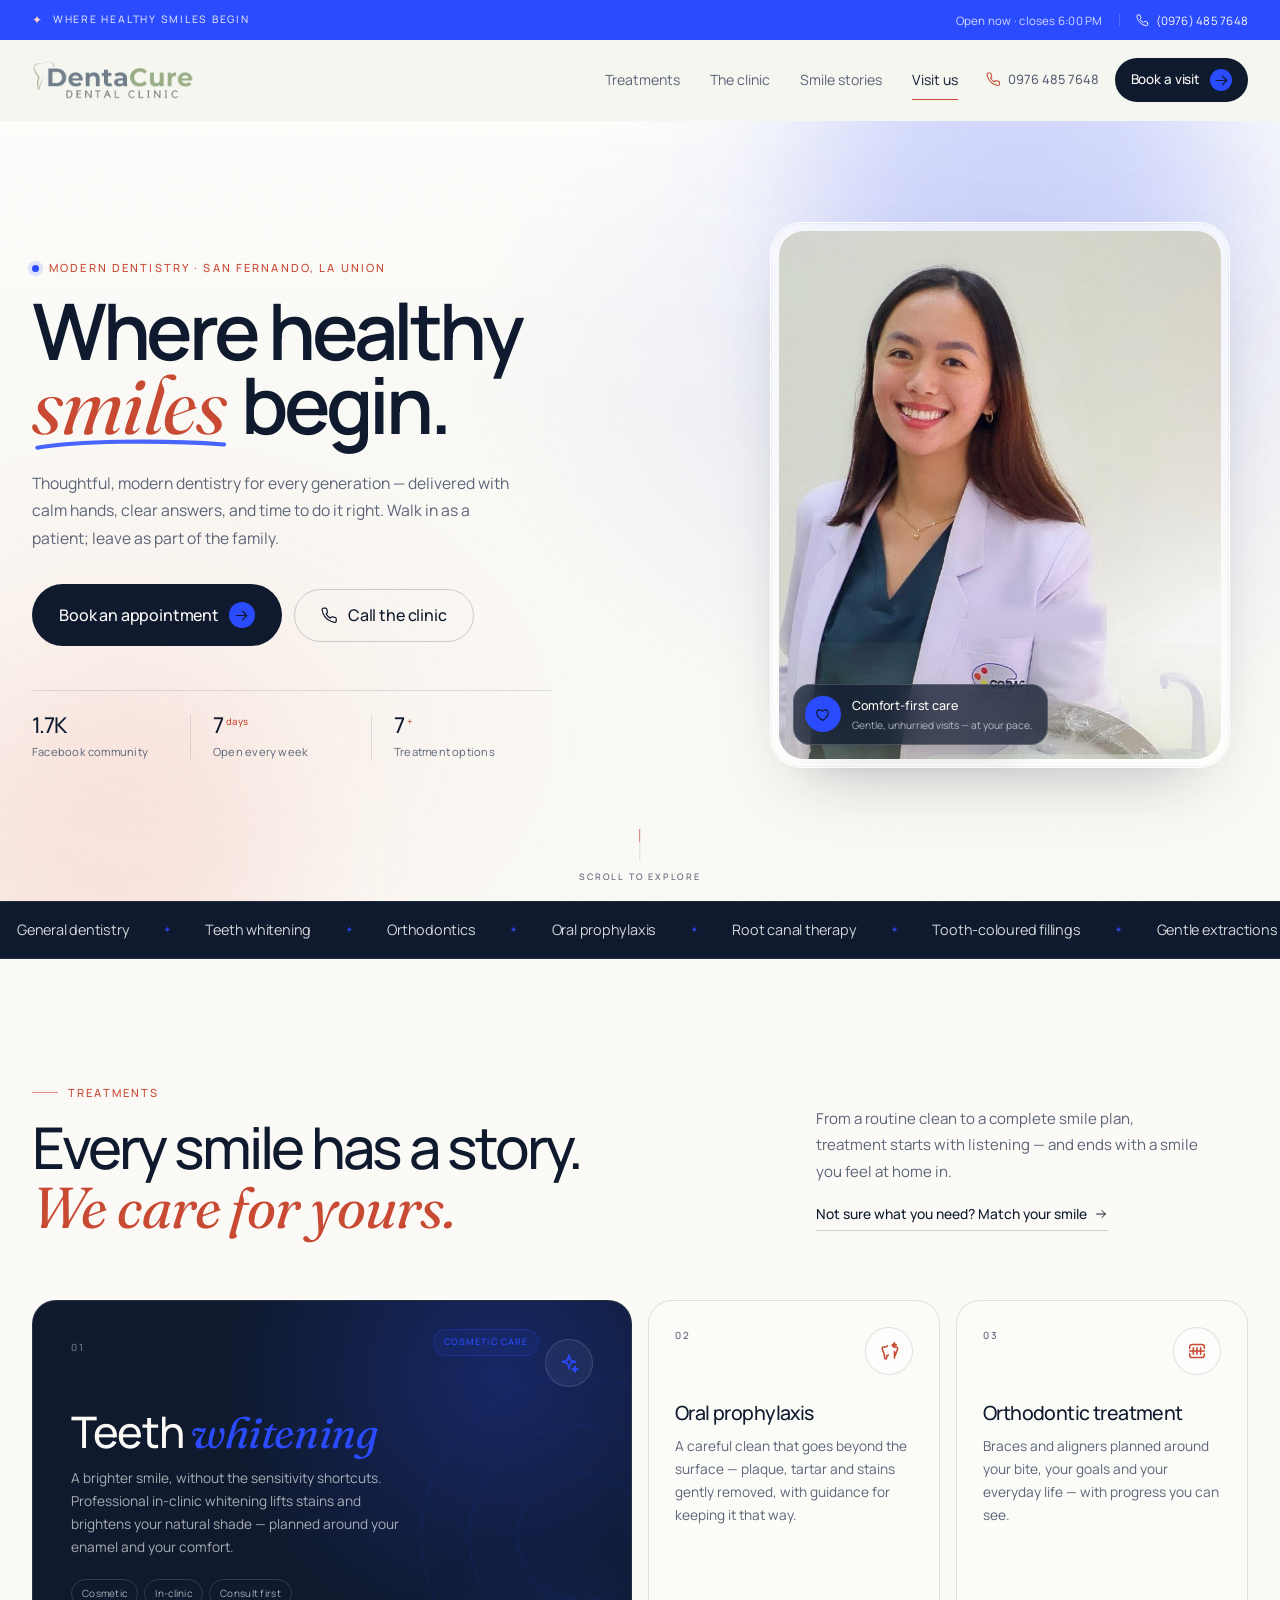
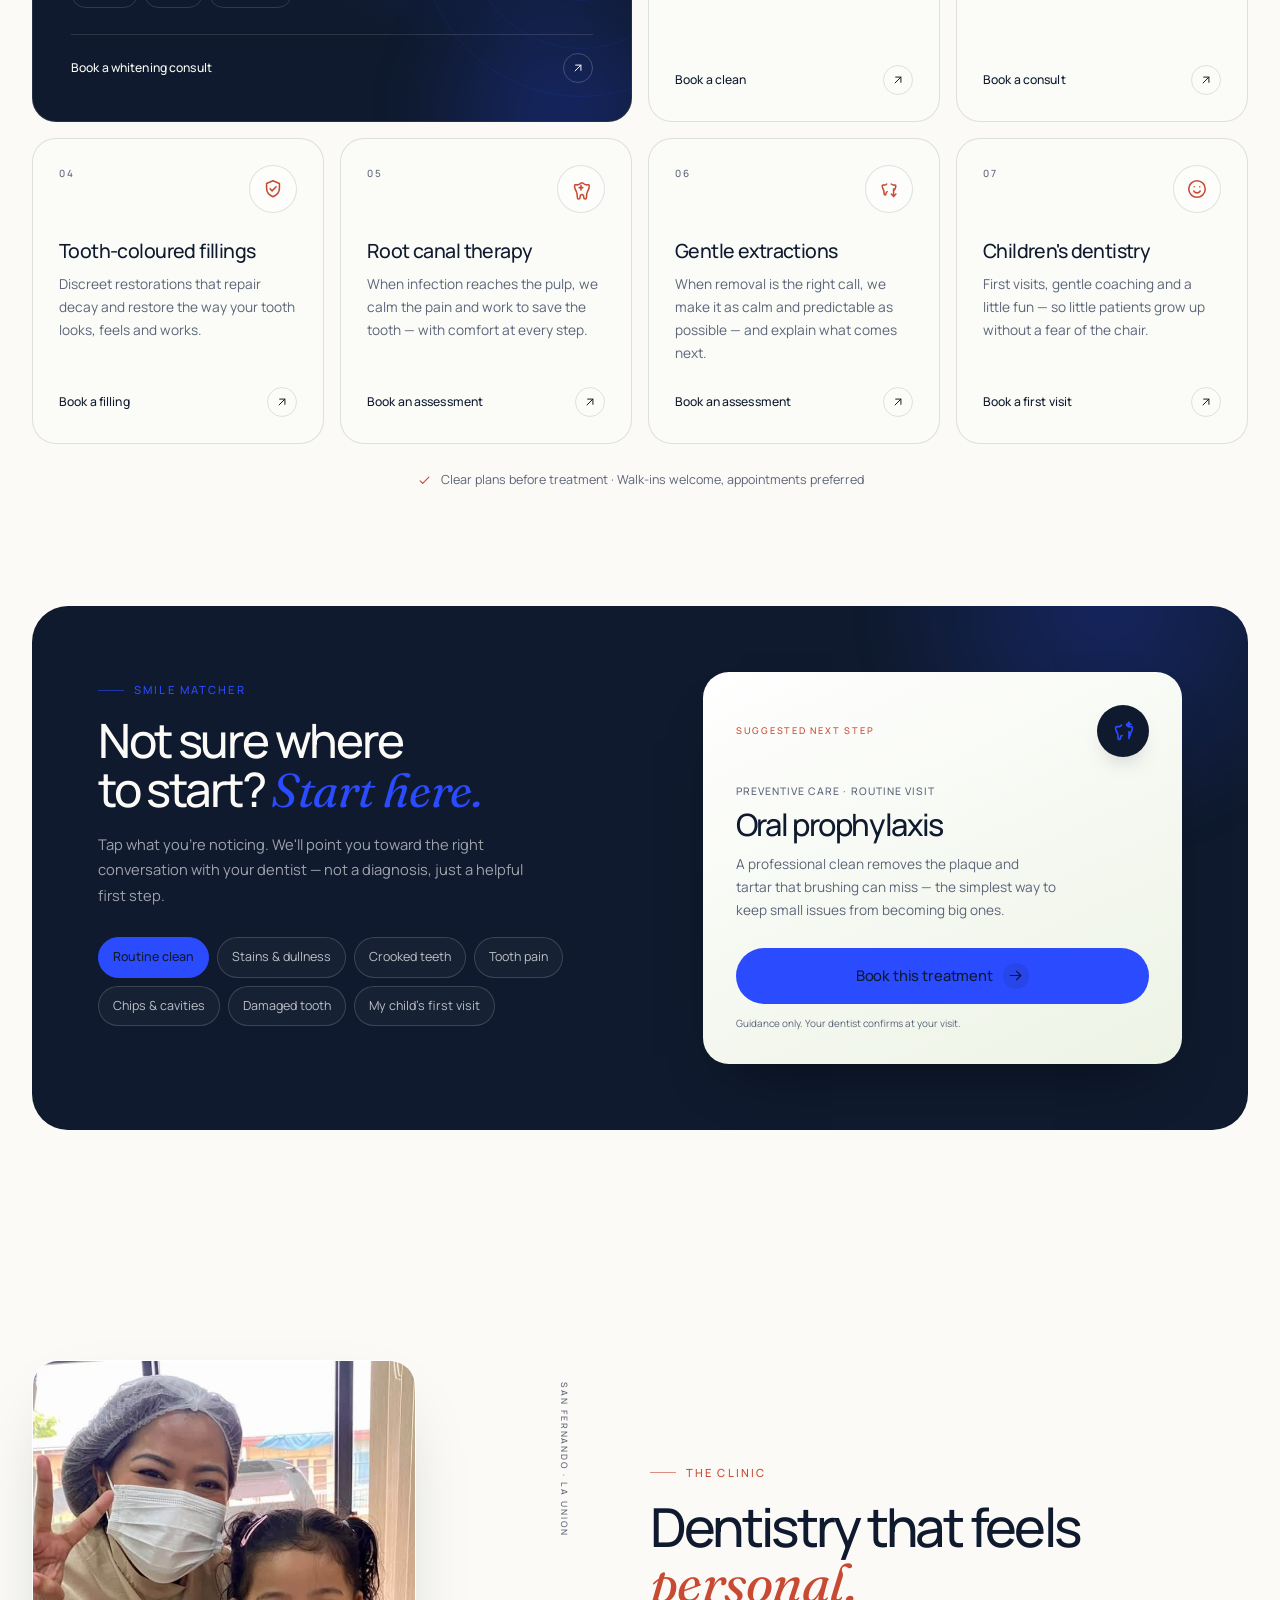
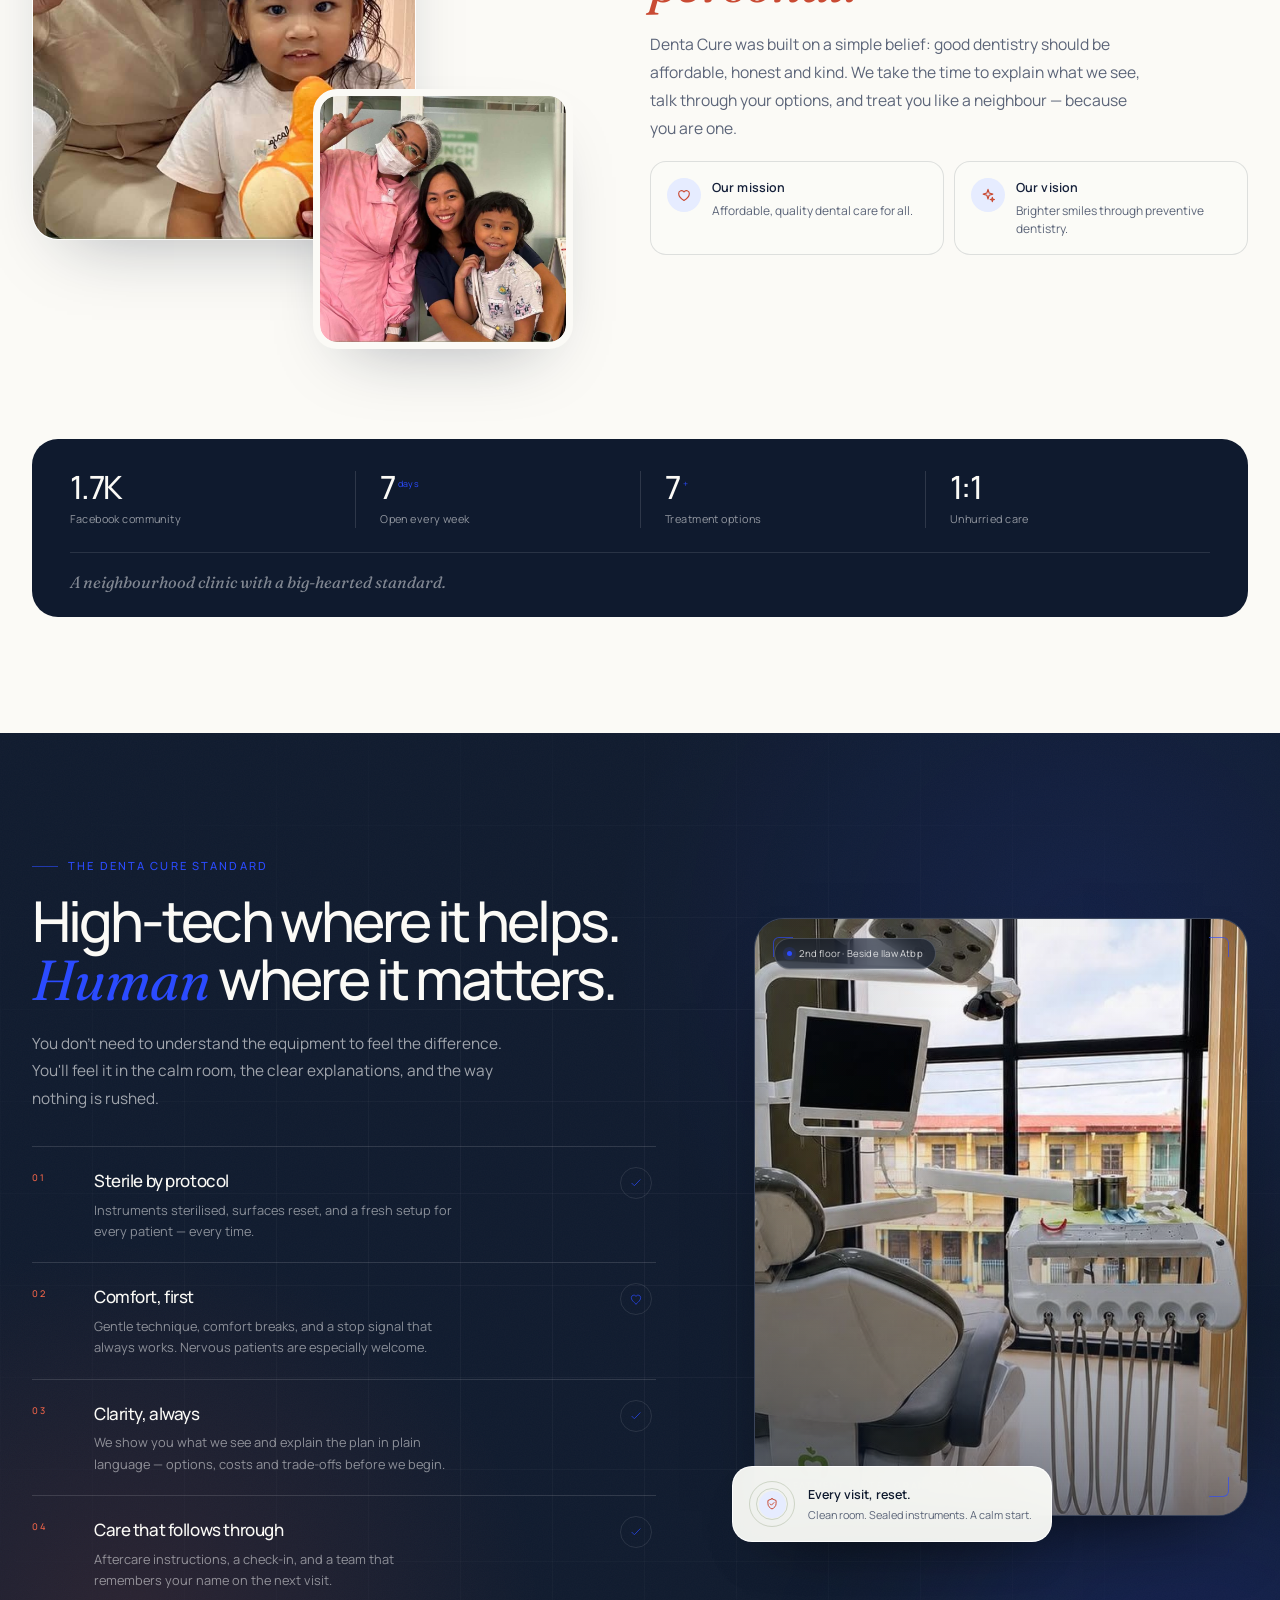
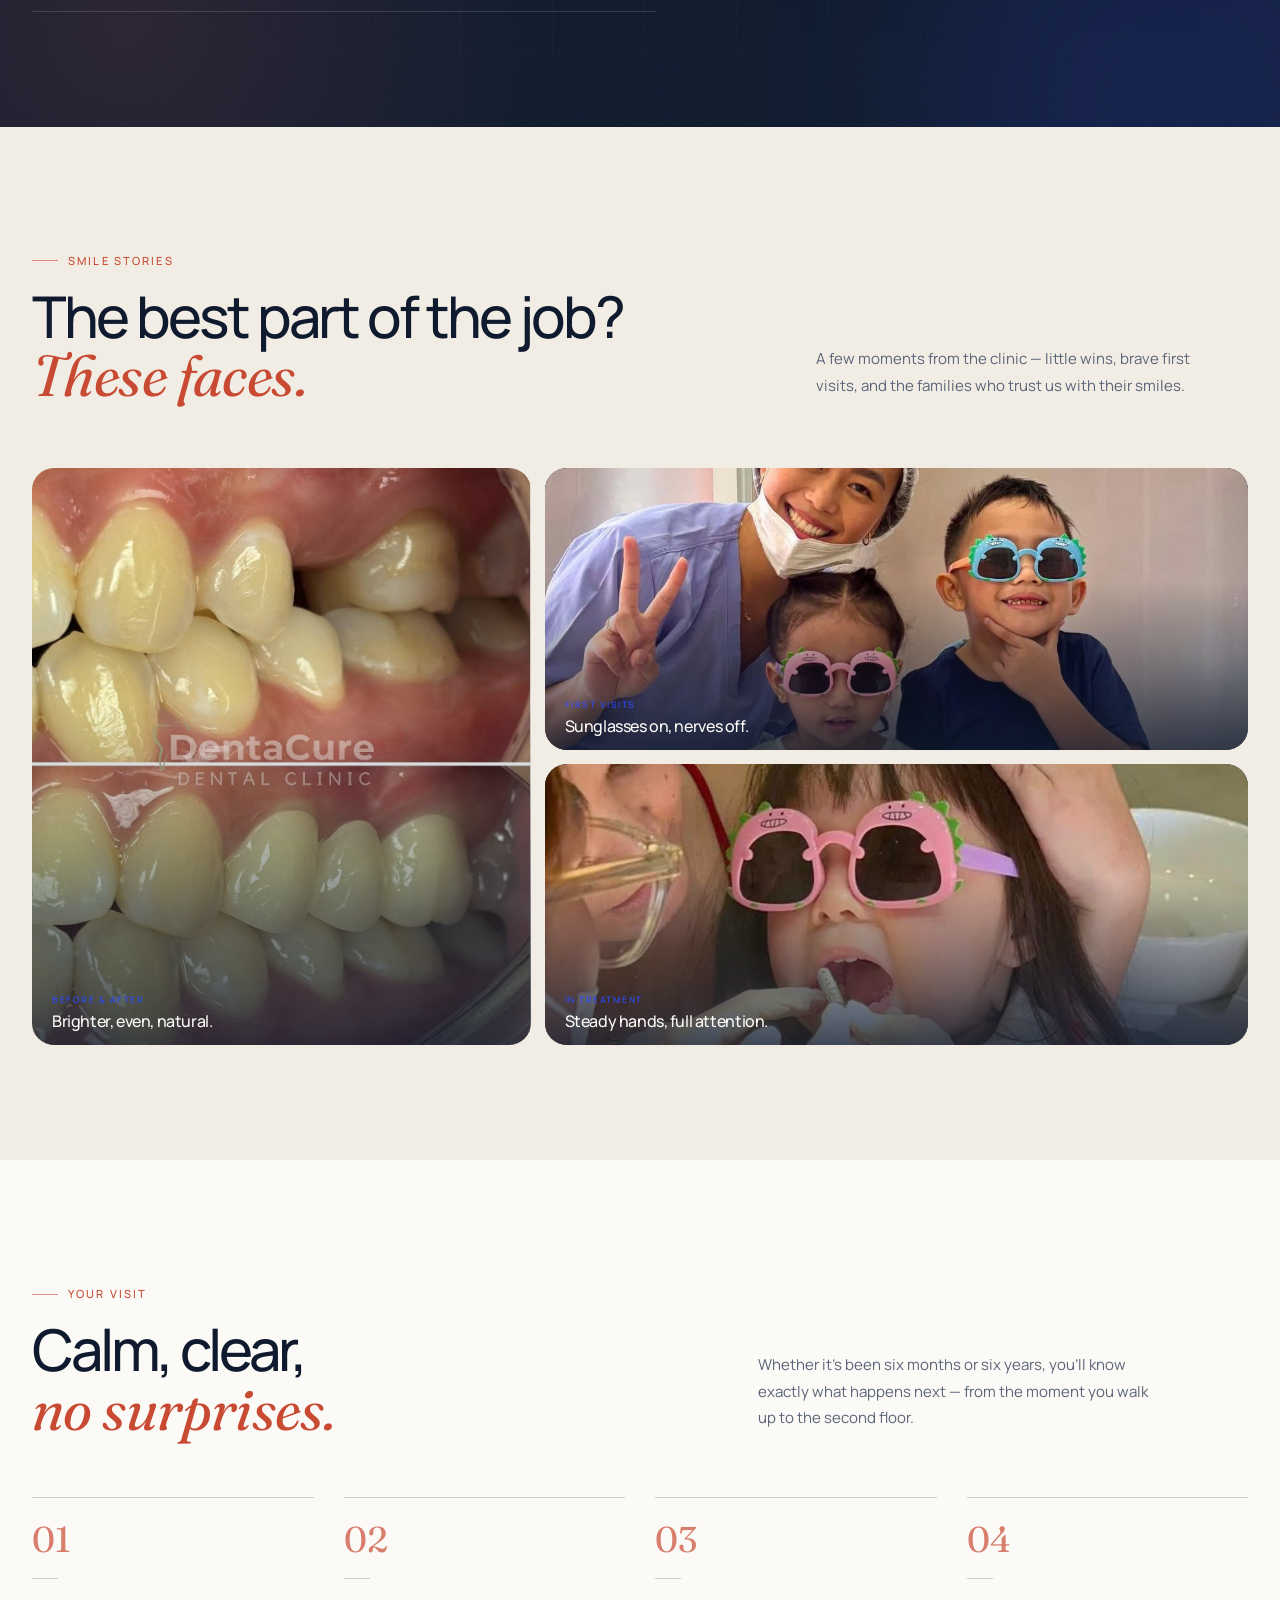
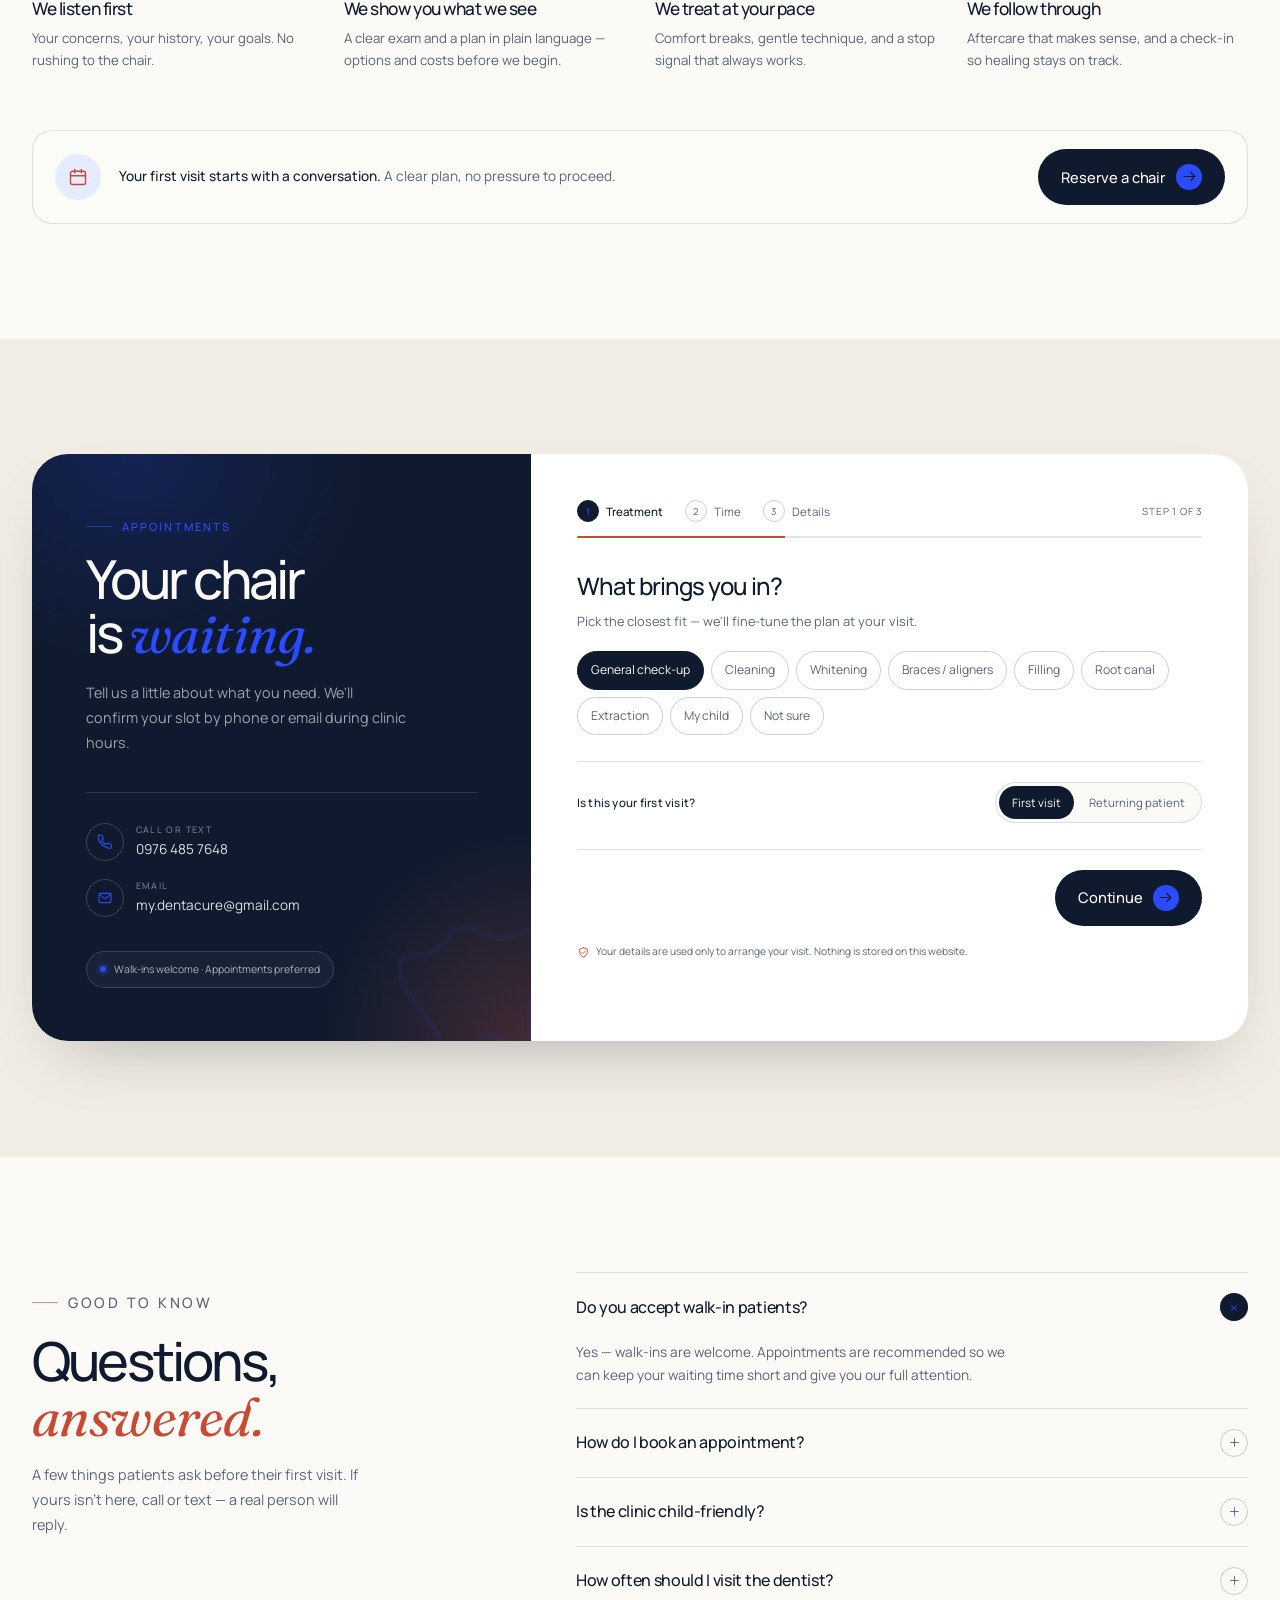
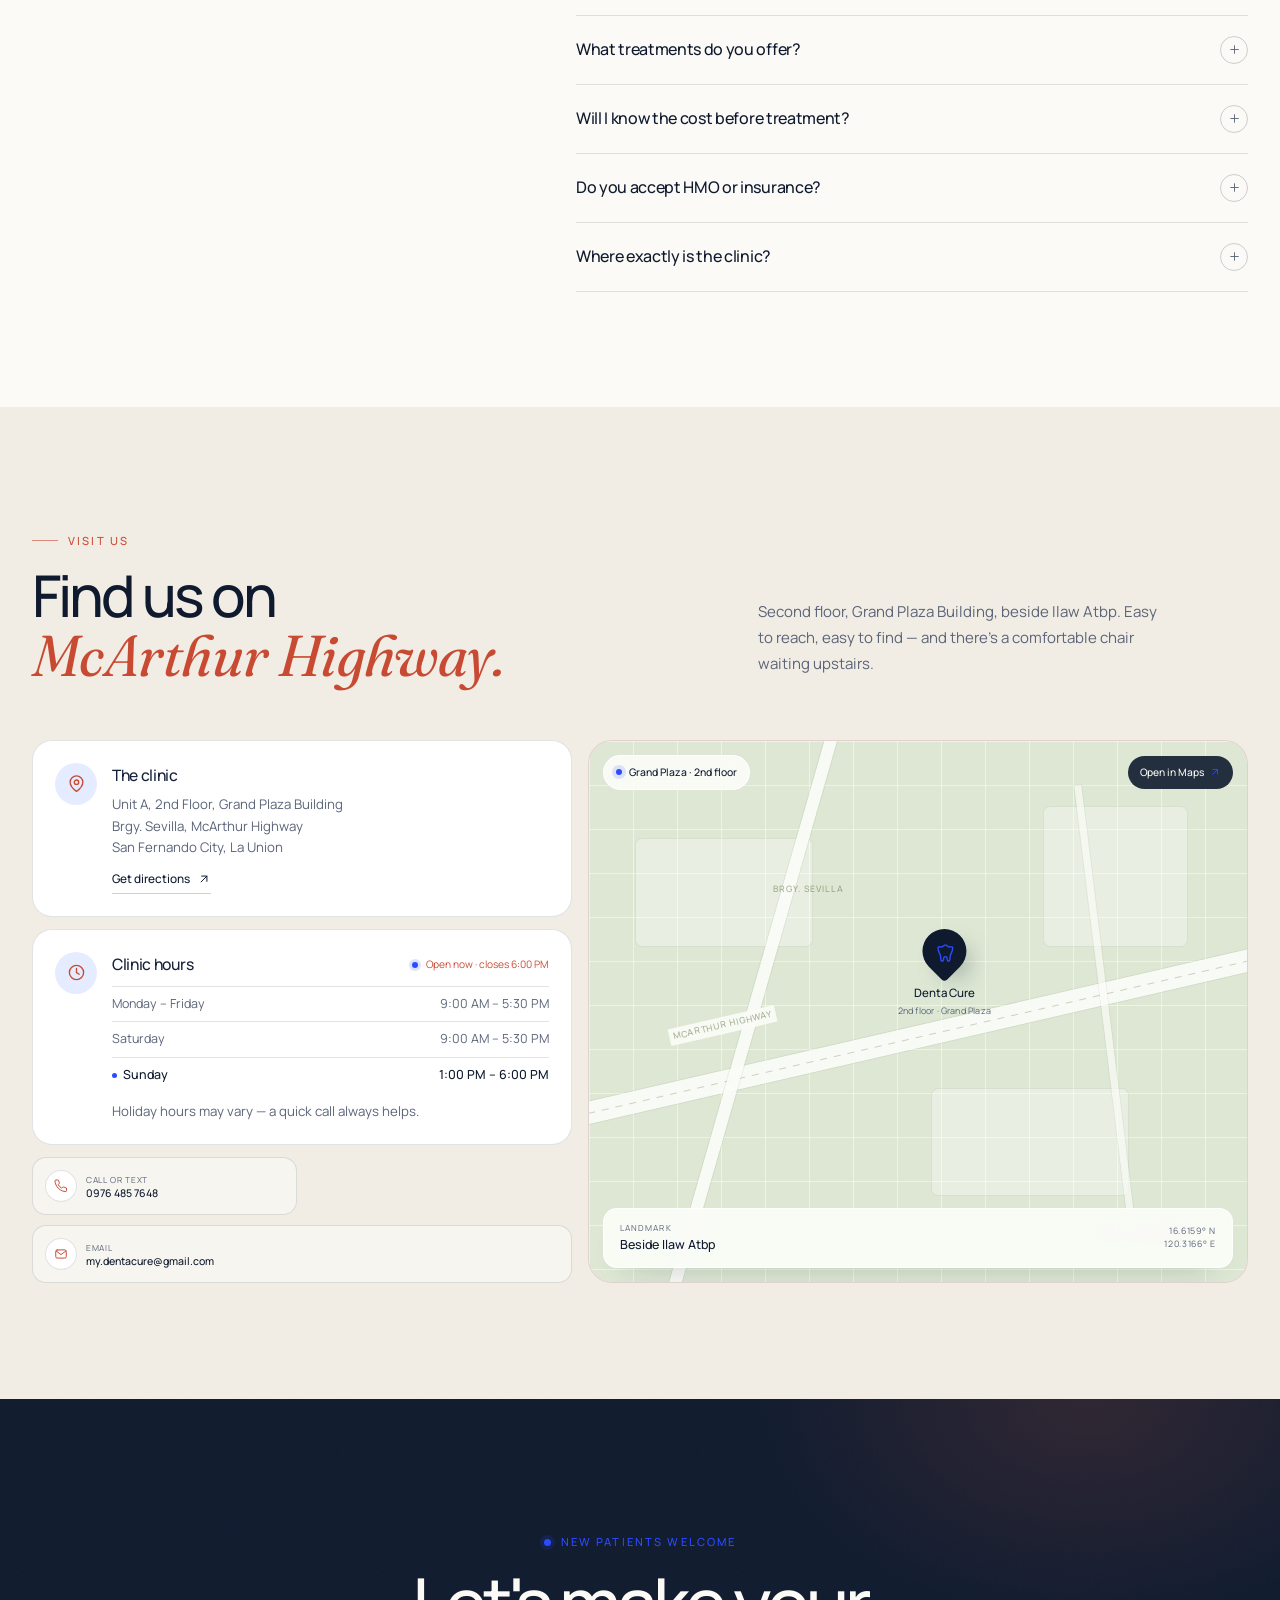
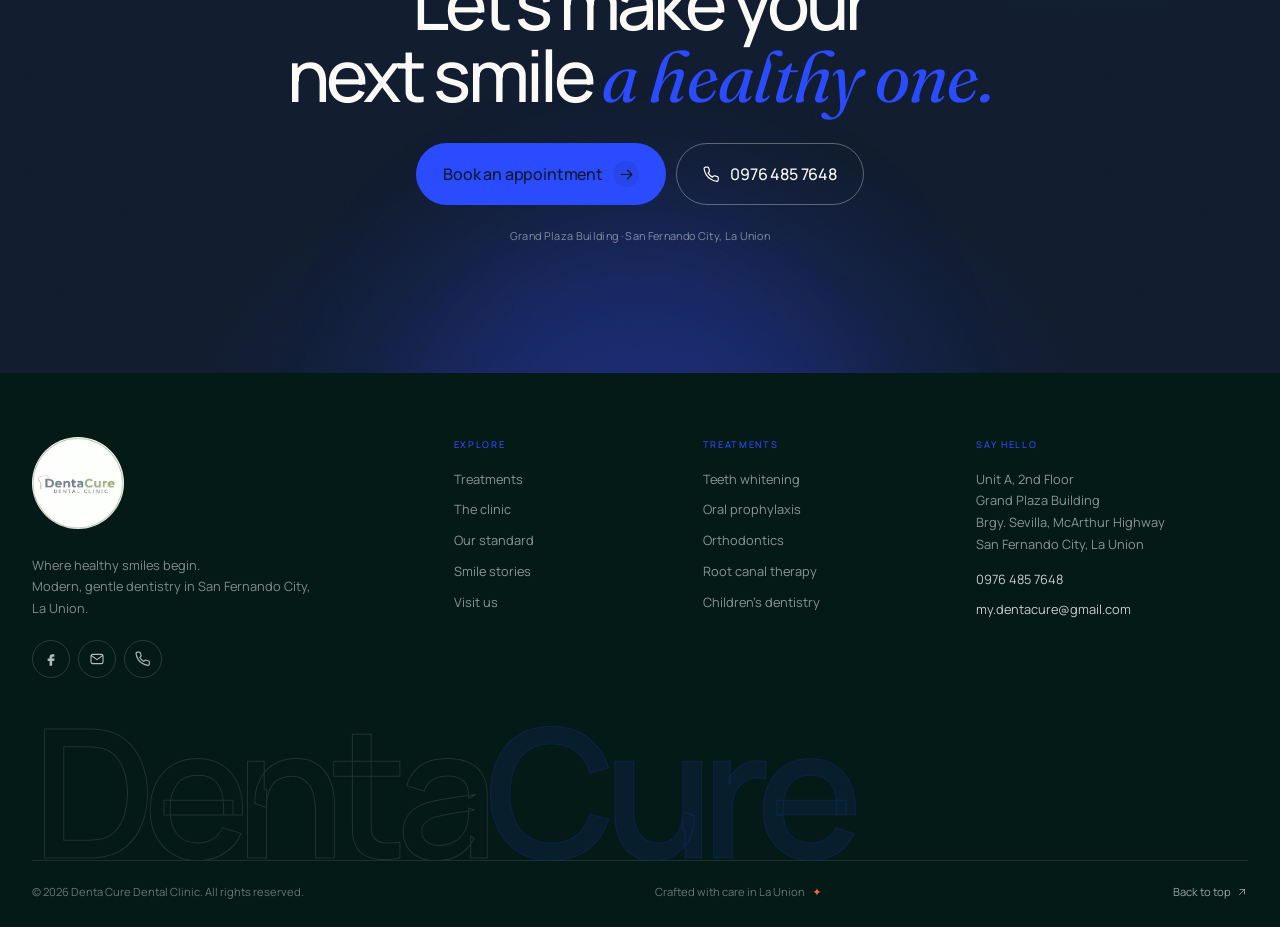
==== index.html @ 3951cb1d "Rebrand: porcelain and cobalt palette, Manrope and Fraunces type, remove tech decorations, founder b" ====
<!DOCTYPE html>
<html lang="en">
<head>
  <meta charset="utf-8">
  <meta name="viewport" content="width=device-width, initial-scale=1">
  <title>Denta Cure Dental Clinic | Modern, Gentle Dentistry in San Fernando, La Union</title>
  <meta name="description" content="Where healthy smiles begin. Modern, gentle dental care in San Fernando City, La Union — whitening, cleaning, orthodontics, fillings, root canals and children's dentistry. Book your visit.">
  <meta name="theme-color" content="#2b4bff">
  <meta name="color-scheme" content="light">

  <!-- Open Graph -->
  <meta property="og:title" content="Denta Cure Dental Clinic — Where healthy smiles begin">
  <meta property="og:description" content="Modern, gentle dentistry in the heart of San Fernando City, La Union. Clear plans, calm rooms, and care for every generation.">
  <meta property="og:type" content="website">
  <meta property="og:image" content="https://dentacure-dental-clinic.pages.dev/assets/img/dr-acosta-portrait.jpg?v=2">
  <meta property="og:image:width" content="820">
  <meta property="og:image:height" content="890">
  <meta property="og:url" content="https://dentacure-dental-clinic.pages.dev/">
  <meta property="og:locale" content="en_PH">
  <meta name="twitter:card" content="summary_large_image">

  <link rel="canonical" href="https://dentacure-dental-clinic.pages.dev/">
  <link rel="icon" href="assets/favicon.svg" type="image/svg+xml">
  <link rel="preconnect" href="https://fonts.googleapis.com">
  <link rel="preconnect" href="https://fonts.gstatic.com" crossorigin>
  <link href="https://fonts.googleapis.com/css2?family=Fraunces:ital,opsz,wght@0,9..144,300..700;1,9..144,300..700&family=Manrope:wght@300..800&display=swap" rel="stylesheet">
  <link rel="stylesheet" href="styles.css">
  <script>document.documentElement.classList.add('js');</script>
</head>
<body>
  <a class="skip-link" href="#main">Skip to content</a>
  <div class="scroll-progress" aria-hidden="true"><span id="scrollProgress"></span></div>

  <!-- ============ ICON SPRITE ============ -->
  <svg class="sprite" aria-hidden="true" focusable="false" xmlns="http://www.w3.org/2000/svg">
    <symbol id="i-tooth" viewBox="0 0 24 24">
      <path d="M12 5.5c-1.5 1.5-2.5 2-4 2-1.5 0-3-1-3 1.5 0 2.5 1 4 2 6 1 2 1 4 1 6 0 1 .5 2 1.5 2s1.5-1 1.5-2c0-1.5.5-3 2-3s2 1.5 2 3c0 1 .5 2 1.5 2s1.5-1 1.5-2c0-2 0-4 1-6 1-2 2-3.5 2-6 0-2.5-1.5-1.5-3-1.5-1.5 0-2.5-.5-4-2Z"/>
    </symbol>
    <symbol id="i-sparkles" viewBox="0 0 24 24">
      <path d="M12 3.5 13.7 9l5.5 1.7-5.5 1.7L12 18l-1.7-5.6L4.8 10.7 10.3 9 12 3.5Z"/>
      <path d="M18.5 15.5 19.2 18l2.5.7-2.5.7-.7 2.5-.7-2.5-2.5-.7 2.5-.7.7-2.5Z"/>
    </symbol>
    <symbol id="i-shield" viewBox="0 0 24 24">
      <path d="M12 3 19 6v5.2c0 4.3-2.9 7.5-7 9.3-4.1-1.8-7-5-7-9.3V6l7-3Z"/>
      <path d="m8.8 11.8 2.2 2.2 4.4-4.4"/>
    </symbol>
    <symbol id="i-braces" viewBox="0 0 24 24">
      <path d="M4 9V7.5A2.5 2.5 0 0 1 6.5 5h11A2.5 2.5 0 0 1 20 7.5V9M4 15v1.5A2.5 2.5 0 0 0 6.5 19h11a2.5 2.5 0 0 0 2.5-2.5V15"/>
      <path d="M8 8.5v7M12 8.5v7M16 8.5v7M4 12h16"/>
    </symbol>
    <symbol id="i-root" viewBox="0 0 24 24">
      <path d="M12 5.5c-1.5 1.5-2.5 2-4 2-1.5 0-3-1-3 1.5 0 2.5 1 4 2 6 1 2 1 4 1 6 0 1 .5 2 1.5 2s1.5-1 1.5-2c0-1.5.5-3 2-3s2 1.5 2 3c0 1 .5 2 1.5 2s1.5-1 1.5-2c0-2 0-4 1-6 1-2 2-3.5 2-6 0-2.5-1.5-1.5-3-1.5-1.5 0-2.5-.5-4-2Z"/>
      <path d="M12 8v5M10 10.5h4"/>
    </symbol>
    <symbol id="i-extract" viewBox="0 0 24 24">
      <path d="M9.5 6.5c-1 1-1.7 1.3-2.8 1.3-1 0-2.1-.7-2.1 1 0 1.8.7 2.8 1.4 4.2.7 1.4.7 2.8.7 4.2 0 .7.3 1.4 1 1.4s1-.7 1-1.4c0-1 .4-2.1 1.4-2.1"/>
      <path d="M14.5 6.5c1 1 1.7 1.3 2.8 1.3 1 0 2.1-.7 2.1 1 0 1.8-.7 2.8-1.4 4.2M17 12v8"/>
      <path d="m14.5 17.5 2.5 2.5 2.5-2.5"/>
    </symbol>
    <symbol id="i-child" viewBox="0 0 24 24">
      <circle cx="12" cy="12" r="9"/>
      <path d="M8.5 14.2c.9 1.3 2.1 2 3.5 2s2.6-.7 3.5-2"/>
      <path d="M9 9.5h.01M15 9.5h.01"/>
    </symbol>
    <symbol id="i-cleaning" viewBox="0 0 24 24">
      <path d="M10.5 6.2c-1.2 1.2-2.1 1.6-3.3 1.6-1.3 0-2.6-.8-2.6 1.2 0 2.1.9 3.3 1.7 5 .8 1.7.8 3.3.8 5 0 .8.4 1.6 1.2 1.6.9 0 1.2-.8 1.2-1.6 0-1.2.4-2.5 1.7-2.5"/>
      <path d="M15.5 6.2c1.2 1.2 2.1 1.6 3.3 1.6 1.3 0 2.6-.8 2.6 1.2 0 2.1-.9 3.3-1.7 5-.4.9-.6 1.9-.7 2.9M18 12.5v7"/>
      <path d="m17.8 3 .5 1.6L20 5.2l-1.7.5-.5 1.7-.5-1.7-1.7-.5 1.7-.6.5-1.6Z"/>
    </symbol>
    <symbol id="i-arrow" viewBox="0 0 24 24">
      <path d="M4.5 12h15M13.5 6l6 6-6 6"/>
    </symbol>
    <symbol id="i-arrow-up" viewBox="0 0 24 24">
      <path d="M7 17 17 7M8 7h9v9"/>
    </symbol>
    <symbol id="i-phone" viewBox="0 0 24 24">
      <path d="M21.5 16.9v2.7a2 2 0 0 1-2.2 2 19.7 19.7 0 0 1-8.6-3.1 19.4 19.4 0 0 1-6-6A19.7 19.7 0 0 1 1.6 3.9 2 2 0 0 1 3.6 1.7h2.7a2 2 0 0 1 2 1.7c.1 1 .4 2 .7 2.9a2 2 0 0 1-.5 2.1L7.2 9.7a16 16 0 0 0 6 6l1.3-1.3a2 2 0 0 1 2.1-.5c.9.3 1.9.6 2.9.7a2 2 0 0 1 2 2.3Z"/>
    </symbol>
    <symbol id="i-pin" viewBox="0 0 24 24">
      <path d="M20 10.4c0 5.8-8 11.6-8 11.6s-8-5.8-8-11.6a8 8 0 0 1 16 0Z"/>
      <circle cx="12" cy="10.4" r="2.8"/>
    </symbol>
    <symbol id="i-clock" viewBox="0 0 24 24">
      <circle cx="12" cy="12" r="9"/><path d="M12 7v5.2l3.4 2"/>
    </symbol>
    <symbol id="i-calendar" viewBox="0 0 24 24">
      <rect x="3" y="5" width="18" height="16" rx="2.5"/><path d="M16 3v4M8 3v4M3 10.5h18"/>
    </symbol>
    <symbol id="i-mail" viewBox="0 0 24 24">
      <rect x="3" y="5" width="18" height="14" rx="2.5"/><path d="m3.8 7 8.2 6 8.2-6"/>
    </symbol>
    <symbol id="i-check" viewBox="0 0 24 24"><path d="m5 12.5 4.2 4.2L19 6.5"/></symbol>
    <symbol id="i-plus" viewBox="0 0 24 24"><path d="M12 5v14M5 12h14"/></symbol>
    <symbol id="i-facebook" viewBox="0 0 24 24">
      <path fill="currentColor" stroke="none" d="M14 8.5h3V4.8h-3c-2.9 0-4.1 1.8-4.1 4.1v2.4H7v3.7h2.9V22h3.8v-7h3l.7-3.7h-3.7V9.2c0-.5.2-.7.8-.7H14Z"/>
    </symbol>
    <symbol id="i-heart" viewBox="0 0 24 24">
      <path d="M12 20.3S4 15.5 4 9.8a4.3 4.3 0 0 1 8-2.3 4.3 4.3 0 0 1 8 2.3c0 5.7-8 10.5-8 10.5Z"/>
    </symbol>
  </svg>

  <!-- ============ TOP BAR ============ -->
  <div class="topbar">
    <div class="container topbar-inner">
      <p class="topbar-tag"><span class="topbar-star" aria-hidden="true">✦</span> Where healthy smiles begin</p>
      <div class="topbar-meta">
        <span class="live" data-open-status><i class="dot"></i><span>Open today · 9:00 AM – 5:30 PM</span></span>
        <span class="topbar-sep" aria-hidden="true"></span>
        <a href="tel:+639764857648" class="topbar-phone"><svg class="ico"><use href="#i-phone"/></svg> (0976) 485 7648</a>
      </div>
    </div>
  </div>

  <!-- ============ HEADER ============ -->
  <header class="site-header" id="siteHeader">
    <div class="container nav-inner">
      <a class="brand" href="#top" aria-label="Denta Cure Dental Clinic - home">
        <img class="brand-logo" src="assets/img/logo-lockup.png" alt="" width="790" height="195">
      </a>

      <nav class="nav-links" aria-label="Primary">
        <a href="#treatments">Treatments</a>
        <a href="#clinic">The clinic</a>
        <a href="#stories">Smile stories</a>
        <a href="#visit">Visit us</a>
      </nav>

      <div class="nav-actions">
        <a class="nav-call" href="tel:+639764857648" aria-label="Call Denta Cure at 0976 485 7648">
          <svg class="ico"><use href="#i-phone"/></svg>
          <span>0976 485 7648</span>
        </a>
        <a class="btn btn-ink btn-sm" href="#booking">Book a visit <span class="btn-ico"><svg class="ico"><use href="#i-arrow"/></svg></span></a>
      </div>

      <button class="menu-toggle" id="menuToggle" aria-label="Open menu" aria-expanded="false" aria-controls="mobileMenu">
        <span></span><span></span>
      </button>
    </div>
  </header>

  <div class="mobile-menu" id="mobileMenu" aria-hidden="true">
    <div class="mobile-menu-inner">
      <nav aria-label="Mobile">
        <a href="#treatments"><span>01</span> Treatments</a>
        <a href="#clinic"><span>02</span> The clinic</a>
        <a href="#standard"><span>03</span> Our standard</a>
        <a href="#stories"><span>04</span> Smile stories</a>
        <a href="#visit"><span>05</span> Visit us</a>
        <a href="#booking"><span>06</span> Book a visit</a>
      </nav>
      <div class="mobile-menu-foot">
        <a class="btn btn-mint" href="tel:+639764857648"><svg class="ico"><use href="#i-phone"/></svg> Call the clinic</a>
        <p>Unit A, 2nd Floor, Grand Plaza Building<br>Brgy. Sevilla, San Fernando City, La Union</p>
      </div>
    </div>
  </div>

  <main id="main" tabindex="-1">
    <!-- ============ HERO ============ -->
    <section class="hero" id="top">
      <div class="hero-bg" aria-hidden="true">
        <div class="hero-grid-lines"></div>
        <div class="orb orb-a"></div>
        <div class="orb orb-b"></div>
        <div class="grain"></div>
      </div>

      <div class="container hero-inner">
        <div class="hero-copy">
          <p class="eyebrow reveal" data-reveal>
            <span class="pulse-dot" aria-hidden="true"></span>
            Modern dentistry · San Fernando, La Union
          </p>

          <h1 class="hero-title reveal" data-reveal style="--d:.06s">
            Where healthy<br>
            <span class="serif-accent">smiles<svg class="title-underline" viewBox="0 0 240 18" aria-hidden="true"><path d="M4 12c48-8 150-10 232-4"/></svg></span> begin.
          </h1>

          <p class="hero-lede reveal" data-reveal style="--d:.12s">
            Thoughtful, modern dentistry for every generation — delivered with calm hands, clear answers,
            and time to do it right. Walk in as a patient; leave as part of the family.
          </p>

          <div class="hero-actions reveal" data-reveal style="--d:.18s">
            <a class="btn btn-ink btn-lg" href="#booking">
              Book an appointment
              <span class="btn-ico"><svg class="ico"><use href="#i-arrow"/></svg></span>
            </a>
            <a class="btn btn-ghost btn-lg" href="tel:+639764857648">
              <svg class="ico"><use href="#i-phone"/></svg> Call the clinic
            </a>
          </div>

          <ul class="hero-metrics reveal" data-reveal style="--d:.24s">
            <li>
              <strong>1.7K</strong>
              <span>Facebook community</span>
            </li>
            <li>
              <strong>7<sup>days</sup></strong>
              <span>Open every week</span>
            </li>
            <li>
              <strong>7<sup>+</sup></strong>
              <span>Treatment options</span>
            </li>
          </ul>
        </div>

        <div class="hero-stage reveal" data-reveal style="--d:.15s">
          <div class="hero-frame" id="heroFrame">
            <img src="assets/img/dr-acosta-portrait.jpg?v=2" width="1080" height="800"
                 alt="Dr. Pauline Trinidad-Acosta smiling in her white coat at Denta Cure Dental Clinic" fetchpriority="high">
            <div class="glass-panel hero-note">
              <span class="note-icon"><svg class="ico"><use href="#i-heart"/></svg></span>
              <span>
                <strong>Comfort-first care</strong>
                <small>Gentle, unhurried visits — at your pace.</small>
              </span>
            </div>
          </div>
        </div>
      </div>

      <a class="scroll-cue" href="#treatments" aria-label="Scroll to treatments">
        <span class="scroll-line" aria-hidden="true"></span>
        <span>Scroll to explore</span>
      </a>
    </section>

    <!-- ============ TICKER ============ -->
    <div class="ticker" aria-label="Treatments we offer">
      <div class="ticker-track">
        <div class="ticker-group">
          <span>General dentistry</span><i>✦</i>
          <span>Teeth whitening</span><i>✦</i>
          <span>Orthodontics</span><i>✦</i>
          <span>Oral prophylaxis</span><i>✦</i>
          <span>Root canal therapy</span><i>✦</i>
          <span>Tooth-coloured fillings</span><i>✦</i>
          <span>Gentle extractions</span><i>✦</i>
          <span>Children's dentistry</span><i>✦</i>
        </div>
        <div class="ticker-group" aria-hidden="true">
          <span>General dentistry</span><i>✦</i>
          <span>Teeth whitening</span><i>✦</i>
          <span>Orthodontics</span><i>✦</i>
          <span>Oral prophylaxis</span><i>✦</i>
          <span>Root canal therapy</span><i>✦</i>
          <span>Tooth-coloured fillings</span><i>✦</i>
          <span>Gentle extractions</span><i>✦</i>
          <span>Children's dentistry</span><i>✦</i>
        </div>
      </div>
    </div>

    <!-- ============ TREATMENTS ============ -->
    <section class="section treatments" id="treatments">
      <div class="container">
        <div class="section-head">
          <div>
            <p class="eyebrow reveal" data-reveal><span class="eyebrow-line" aria-hidden="true"></span> Treatments</p>
            <h2 class="reveal" data-reveal style="--d:.05s">Every smile has a story.<br><span class="serif-accent">We care for yours.</span></h2>
          </div>
          <div class="section-head-side reveal" data-reveal style="--d:.1s">
            <p>From a routine clean to a complete smile plan, treatment starts with listening — and ends with a smile you feel at home in.</p>
            <a class="text-link" href="#matcher">Not sure what you need? Match your smile <svg class="ico"><use href="#i-arrow"/></svg></a>
          </div>
        </div>

        <div class="services-grid">
          <article class="service-card service-feature reveal" data-reveal>
            <div class="card-glow" aria-hidden="true"></div>
            <div class="service-top">
              <span class="service-num">01</span>
              <span class="service-icon"><svg class="ico"><use href="#i-sparkles"/></svg></span>
            </div>
            <div class="feature-badge">Cosmetic care</div>
            <h3>Teeth <span class="serif-accent">whitening</span></h3>
            <p>A brighter smile, without the sensitivity shortcuts. Professional in-clinic whitening lifts stains and brightens your natural shade — planned around your enamel and your comfort.</p>
            <div class="tag-row">
              <span class="tag">Cosmetic</span>
              <span class="tag">In-clinic</span>
              <span class="tag">Consult first</span>
            </div>
            <a class="service-link" href="#booking" data-book="Teeth whitening">Book a whitening consult <span class="link-ico"><svg class="ico"><use href="#i-arrow-up"/></svg></span></a>
            <div class="feature-rings" aria-hidden="true"><span></span><span></span><span></span></div>
          </article>

          <article class="service-card reveal" data-reveal style="--d:.04s">
            <div class="service-top">
              <span class="service-num">02</span>
              <span class="service-icon"><svg class="ico"><use href="#i-cleaning"/></svg></span>
            </div>
            <h3>Oral prophylaxis</h3>
            <p>A careful clean that goes beyond the surface — plaque, tartar and stains gently removed, with guidance for keeping it that way.</p>
            <a class="service-link" href="#booking" data-book="Oral prophylaxis (cleaning)">Book a clean <span class="link-ico"><svg class="ico"><use href="#i-arrow-up"/></svg></span></a>
          </article>

          <article class="service-card reveal" data-reveal style="--d:.08s">
            <div class="service-top">
              <span class="service-num">03</span>
              <span class="service-icon"><svg class="ico"><use href="#i-braces"/></svg></span>
            </div>
            <h3>Orthodontic treatment</h3>
            <p>Braces and aligners planned around your bite, your goals and your everyday life — with progress you can see.</p>
            <a class="service-link" href="#booking" data-book="Orthodontic consultation">Book a consult <span class="link-ico"><svg class="ico"><use href="#i-arrow-up"/></svg></span></a>
          </article>

          <article class="service-card reveal" data-reveal style="--d:.12s">
            <div class="service-top">
              <span class="service-num">04</span>
              <span class="service-icon"><svg class="ico"><use href="#i-shield"/></svg></span>
            </div>
            <h3>Tooth-coloured fillings</h3>
            <p>Discreet restorations that repair decay and restore the way your tooth looks, feels and works.</p>
            <a class="service-link" href="#booking" data-book="Tooth filling / restoration">Book a filling <span class="link-ico"><svg class="ico"><use href="#i-arrow-up"/></svg></span></a>
          </article>

          <article class="service-card reveal" data-reveal style="--d:.16s">
            <div class="service-top">
              <span class="service-num">05</span>
              <span class="service-icon"><svg class="ico"><use href="#i-root"/></svg></span>
            </div>
            <h3>Root canal therapy</h3>
            <p>When infection reaches the pulp, we calm the pain and work to save the tooth — with comfort at every step.</p>
            <a class="service-link" href="#booking" data-book="Root canal treatment">Book an assessment <span class="link-ico"><svg class="ico"><use href="#i-arrow-up"/></svg></span></a>
          </article>

          <article class="service-card reveal" data-reveal style="--d:.2s">
            <div class="service-top">
              <span class="service-num">06</span>
              <span class="service-icon"><svg class="ico"><use href="#i-extract"/></svg></span>
            </div>
            <h3>Gentle extractions</h3>
            <p>When removal is the right call, we make it as calm and predictable as possible — and explain what comes next.</p>
            <a class="service-link" href="#booking" data-book="Tooth extraction">Book an assessment <span class="link-ico"><svg class="ico"><use href="#i-arrow-up"/></svg></span></a>
          </article>

          <article class="service-card reveal" data-reveal style="--d:.24s">
            <div class="service-top">
              <span class="service-num">07</span>
              <span class="service-icon"><svg class="ico"><use href="#i-child"/></svg></span>
            </div>
            <h3>Children's dentistry</h3>
            <p>First visits, gentle coaching and a little fun — so little patients grow up without a fear of the chair.</p>
            <a class="service-link" href="#booking" data-book="Children's dentistry">Book a first visit <span class="link-ico"><svg class="ico"><use href="#i-arrow-up"/></svg></span></a>
          </article>
        </div>

        <p class="services-note reveal" data-reveal>
          <svg class="ico"><use href="#i-check"/></svg>
          Clear plans before treatment · Walk-ins welcome, appointments preferred
        </p>
      </div>
    </section>

    <!-- ============ SMILE MATCHER ============ -->
    <section class="section matcher-section" id="matcher">
      <div class="container">
        <div class="matcher reveal" data-reveal>
          <div class="matcher-glow" aria-hidden="true"></div>
          <div class="matcher-copy">
            <p class="eyebrow eyebrow-light"><span class="eyebrow-line" aria-hidden="true"></span> Smile matcher</p>
            <h2>Not sure where<br>to start? <span class="serif-accent">Start here.</span></h2>
            <p>Tap what you're noticing. We'll point you toward the right conversation with your dentist — not a diagnosis, just a helpful first step.</p>
            <div class="matcher-options" role="group" aria-label="Choose what you are noticing">
              <button class="match-chip is-active" type="button" data-match="clean" aria-pressed="true">Routine clean</button>
              <button class="match-chip" type="button" data-match="stains" aria-pressed="false">Stains &amp; dullness</button>
              <button class="match-chip" type="button" data-match="crooked" aria-pressed="false">Crooked teeth</button>
              <button class="match-chip" type="button" data-match="pain" aria-pressed="false">Tooth pain</button>
              <button class="match-chip" type="button" data-match="cavity" aria-pressed="false">Chips &amp; cavities</button>
              <button class="match-chip" type="button" data-match="damaged" aria-pressed="false">Damaged tooth</button>
              <button class="match-chip" type="button" data-match="child" aria-pressed="false">My child's first visit</button>
            </div>
          </div>

          <div class="matcher-result" aria-live="polite">
            <div class="result-top">
              <span class="result-label">Suggested next step</span>
              <span class="result-icon" id="matchIcon"><svg class="ico"><use href="#i-cleaning"/></svg></span>
            </div>
            <p class="result-kicker" id="matchKicker">Preventive care · routine visit</p>
            <h3 id="matchTitle">Oral prophylaxis</h3>
            <p id="matchDesc">A professional clean removes the plaque and tartar that brushing can miss — the simplest way to keep small issues from becoming big ones.</p>
            <div class="result-foot">
              <a class="btn btn-mint" id="matchCta" href="#booking" data-book="Oral prophylaxis (cleaning)">Book this treatment <span class="btn-ico"><svg class="ico"><use href="#i-arrow"/></svg></span></a>
              <span class="result-note">Guidance only. Your dentist confirms at your visit.</span>
            </div>
          </div>
        </div>
      </div>
    </section>

    <!-- ============ CLINIC / ABOUT ============ -->
    <section class="section clinic" id="clinic">
      <div class="container clinic-grid">
        <div class="clinic-visual reveal" data-reveal>
          <figure class="clinic-photo clinic-photo-main">
            <img src="assets/img/little-patient.jpg" width="1080" height="910" loading="lazy"
                 alt="A young patient holding a stuffed toy beside her dentist at Denta Cure Dental Clinic">
          </figure>
          <figure class="clinic-photo clinic-photo-small">
            <img src="assets/img/smiling-patient.jpg" width="1080" height="910" loading="lazy"
                 alt="Two Denta Cure staff smiling with a young patient after her check-up">
          </figure>
          <div class="visual-label" aria-hidden="true">San Fernando · La Union</div>
        </div>

        <div class="clinic-copy">
          <p class="eyebrow reveal" data-reveal><span class="eyebrow-line" aria-hidden="true"></span> The clinic</p>
          <h2 class="reveal" data-reveal style="--d:.05s">Dentistry that feels<br><span class="serif-accent">personal.</span></h2>
          <p class="clinic-lede reveal" data-reveal style="--d:.1s">
            Denta Cure was built on a simple belief: good dentistry should be affordable, honest and kind.
            We take the time to explain what we see, talk through your options, and treat you like a
            neighbour — because you are one.
          </p>

          <div class="mv-grid reveal" data-reveal style="--d:.18s">
            <div class="mv-card">
              <span class="mv-icon"><svg class="ico"><use href="#i-heart"/></svg></span>
              <div>
                <h3>Our mission</h3>
                <p>Affordable, quality dental care for all.</p>
              </div>
            </div>
            <div class="mv-card">
              <span class="mv-icon"><svg class="ico"><use href="#i-sparkles"/></svg></span>
              <div>
                <h3>Our vision</h3>
                <p>Brighter smiles through preventive dentistry.</p>
              </div>
            </div>
          </div>
        </div>
      </div>

      <div class="container">
        <div class="stats-band reveal" data-reveal>
          <div class="stat">
            <strong>1.7K</strong>
            <span>Facebook community</span>
          </div>
          <div class="stat">
            <strong>7<sup>days</sup></strong>
            <span>Open every week</span>
          </div>
          <div class="stat">
            <strong>7<sup>+</sup></strong>
            <span>Treatment options</span>
          </div>
          <div class="stat">
            <strong>1:1</strong>
            <span>Unhurried care</span>
          </div>
          <p class="stats-note">A neighbourhood clinic with a big-hearted standard.</p>
        </div>
      </div>
    </section>

    <!-- ============ STANDARD / TECHNOLOGY ============ -->
    <section class="section standard" id="standard">
      <div class="standard-bg" aria-hidden="true">
        <div class="standard-grid-lines"></div>
        <div class="standard-orb"></div>
        <div class="grain"></div>
      </div>
      <div class="container standard-grid">
        <div class="standard-copy">
          <p class="eyebrow eyebrow-light reveal" data-reveal><span class="eyebrow-line" aria-hidden="true"></span> The Denta Cure standard</p>
          <h2 class="reveal" data-reveal style="--d:.05s">High-tech where it helps.<br><span class="serif-accent">Human</span> where it matters.</h2>
          <p class="standard-lede reveal" data-reveal style="--d:.1s">
            You don't need to understand the equipment to feel the difference. You'll feel it in the calm
            room, the clear explanations, and the way nothing is rushed.
          </p>
          <div class="standard-list">
            <div class="standard-item reveal" data-reveal style="--d:.14s">
              <span class="standard-num">01</span>
              <div>
                <h3>Sterile by protocol</h3>
                <p>Instruments sterilised, surfaces reset, and a fresh setup for every patient — every time.</p>
              </div>
              <span class="standard-mark"><svg class="ico"><use href="#i-check"/></svg></span>
            </div>
            <div class="standard-item reveal" data-reveal style="--d:.18s">
              <span class="standard-num">02</span>
              <div>
                <h3>Comfort, first</h3>
                <p>Gentle technique, comfort breaks, and a stop signal that always works. Nervous patients are especially welcome.</p>
              </div>
              <span class="standard-mark"><svg class="ico"><use href="#i-heart"/></svg></span>
            </div>
            <div class="standard-item reveal" data-reveal style="--d:.22s">
              <span class="standard-num">03</span>
              <div>
                <h3>Clarity, always</h3>
                <p>We show you what we see and explain the plan in plain language — options, costs and trade-offs before we begin.</p>
              </div>
              <span class="standard-mark"><svg class="ico"><use href="#i-check"/></svg></span>
            </div>
            <div class="standard-item reveal" data-reveal style="--d:.26s">
              <span class="standard-num">04</span>
              <div>
                <h3>Care that follows through</h3>
                <p>Aftercare instructions, a check-in, and a team that remembers your name on the next visit.</p>
              </div>
              <span class="standard-mark"><svg class="ico"><use href="#i-check"/></svg></span>
            </div>
          </div>
        </div>

        <div class="standard-visual reveal" data-reveal style="--d:.12s">
          <div class="suite-frame">
            <img src="assets/img/clinic-suite.jpg" width="580" height="940" loading="lazy"
                 alt="The treatment room at Denta Cure Dental Clinic with a modern dental chair and equipment">
            <div class="suite-overlay" aria-hidden="true"></div>
            <span class="corner tl"></span><span class="corner tr"></span>
            <span class="corner bl"></span><span class="corner br"></span>
            <span class="suite-label">Treatment suite <i>·</i> Grand Plaza</span>
          </div>
          <div class="sterile-card">
            <div class="sterile-ring" aria-hidden="true"><span></span><span></span><i><svg class="ico"><use href="#i-shield"/></svg></i></div>
            <div>
              <strong>Every visit, reset.</strong>
              <p>Clean room. Sealed instruments. A calm start.</p>
            </div>
          </div>
          <div class="suite-chip"><span class="pulse-dot"></span> 2nd floor · Beside Ilaw Atbp</div>
        </div>
      </div>
    </section>

    <!-- ============ STORIES / GALLERY ============ -->
    <section class="section stories" id="stories">
      <div class="container">
        <div class="section-head">
          <div>
            <p class="eyebrow reveal" data-reveal><span class="eyebrow-line" aria-hidden="true"></span> Smile stories</p>
            <h2 class="reveal" data-reveal style="--d:.05s">The best part of the job?<br><span class="serif-accent">These faces.</span></h2>
          </div>
          <div class="section-head-side reveal" data-reveal style="--d:.1s">
            <p>A few moments from the clinic — little wins, brave first visits, and the families who trust us with their smiles.</p>
          </div>
        </div>

        <div class="gallery reveal" data-reveal>
          <button class="gallery-item work-tile" type="button"
                  data-full="assets/img/work-whitening.jpg"
                  data-caption="Before and after — a brighter, more even smile."
                  aria-label="Open photo: before and after whitening result">
            <img src="assets/img/work-whitening.jpg" width="1187" height="1382" loading="lazy" alt="Close-up before and after view of a whitening result at Denta Cure Dental Clinic">
            <span class="gallery-shade" aria-hidden="true"></span>
            <span class="gallery-caption"><small>Before &amp; after</small><strong>Brighter, even, natural.</strong></span>
            <span class="gallery-zoom" aria-hidden="true"><svg class="ico"><use href="#i-plus"/></svg></span>
          </button>

          <button class="gallery-item wide-7" type="button"
                  data-full="assets/img/little-smiles.jpg"
                  data-caption="Sunglasses on, nerves off — three happy check-ups."
                  aria-label="Open photo: three young patients with sunglasses">
            <img src="assets/img/little-smiles.jpg" width="1080" height="930" loading="lazy" alt="Three young patients wearing playful sunglasses smiling with their dentist">
            <span class="gallery-shade" aria-hidden="true"></span>
            <span class="gallery-caption"><small>First visits</small><strong>Sunglasses on, nerves off.</strong></span>
            <span class="gallery-zoom" aria-hidden="true"><svg class="ico"><use href="#i-plus"/></svg></span>
          </button>

          <button class="gallery-item wide-7" type="button"
                  data-full="assets/img/treatment-care.jpg"
                  data-caption="Steady hands and full attention — the part you don't see."
                  aria-label="Open photo: a dentist treating a young patient">
            <img src="assets/img/treatment-care.jpg" width="1080" height="910" loading="lazy" alt="A dentist carefully treating a young patient at Denta Cure Dental Clinic">
            <span class="gallery-shade" aria-hidden="true"></span>
            <span class="gallery-caption"><small>In treatment</small><strong>Steady hands, full attention.</strong></span>
            <span class="gallery-zoom" aria-hidden="true"><svg class="ico"><use href="#i-plus"/></svg></span>
          </button>

        </div>
      </div>
    </section>

    <!-- ============ PROCESS ============ -->
    <section class="section process" id="process">
      <div class="container">
        <div class="process-head">
          <div>
            <p class="eyebrow reveal" data-reveal><span class="eyebrow-line" aria-hidden="true"></span> Your visit</p>
            <h2 class="reveal" data-reveal style="--d:.05s">Calm, clear,<br><span class="serif-accent">no surprises.</span></h2>
          </div>
          <p class="process-side reveal" data-reveal style="--d:.1s">
            Whether it's been six months or six years, you'll know exactly what happens next —
            from the moment you walk up to the second floor.
          </p>
        </div>

        <ol class="process-grid">
          <li class="process-step reveal" data-reveal>
            <span class="step-num">01</span>
            <span class="step-line" aria-hidden="true"></span>
            <h3>We listen first</h3>
            <p>Your concerns, your history, your goals. No rushing to the chair.</p>
          </li>
          <li class="process-step reveal" data-reveal style="--d:.06s">
            <span class="step-num">02</span>
            <span class="step-line" aria-hidden="true"></span>
            <h3>We show you what we see</h3>
            <p>A clear exam and a plan in plain language — options and costs before we begin.</p>
          </li>
          <li class="process-step reveal" data-reveal style="--d:.12s">
            <span class="step-num">03</span>
            <span class="step-line" aria-hidden="true"></span>
            <h3>We treat at your pace</h3>
            <p>Comfort breaks, gentle technique, and a stop signal that always works.</p>
          </li>
          <li class="process-step reveal" data-reveal style="--d:.18s">
            <span class="step-num">04</span>
            <span class="step-line" aria-hidden="true"></span>
            <h3>We follow through</h3>
            <p>Aftercare that makes sense, and a check-in so healing stays on track.</p>
          </li>
        </ol>

        <div class="process-cta reveal" data-reveal>
          <span class="process-cta-icon"><svg class="ico"><use href="#i-calendar"/></svg></span>
          <p><strong>Your first visit starts with a conversation.</strong> A clear plan, no pressure to proceed.</p>
          <a class="btn btn-ink" href="#booking">Reserve a chair <span class="btn-ico"><svg class="ico"><use href="#i-arrow"/></svg></span></a>
        </div>
      </div>
    </section>

    <!-- ============ BOOKING ============ -->
    <section class="section booking" id="booking">
      <div class="container">
        <div class="booking-shell reveal" data-reveal>
          <div class="booking-aside">
            <div class="booking-aside-bg" aria-hidden="true"></div>
            <p class="eyebrow eyebrow-light"><span class="eyebrow-line" aria-hidden="true"></span> Appointments</p>
            <h2>Your chair<br>is <span class="serif-accent">waiting.</span></h2>
            <p class="booking-lede">Tell us a little about what you need. We'll confirm your slot by phone or email during clinic hours.</p>

            <ul class="booking-contact">
              <li>
                <span class="booking-contact-icon"><svg class="ico"><use href="#i-phone"/></svg></span>
                <span><small>Call or text</small><a href="tel:+639764857648">0976 485 7648</a></span>
              </li>
              <li>
                <span class="booking-contact-icon"><svg class="ico"><use href="#i-mail"/></svg></span>
                <span><small>Email</small><a href="mailto:my.dentacure@gmail.com">my.dentacure@gmail.com</a></span>
              </li>
            </ul>

            <div class="booking-aside-note">
              <span class="pulse-dot"></span>
              Walk-ins welcome · Appointments preferred
            </div>
            <div class="booking-aside-mark" aria-hidden="true">
              <svg viewBox="0 0 24 24"><use href="#i-tooth"/></svg>
            </div>
          </div>

          <div class="booking-main">
            <div class="wizard-top">
              <div class="wizard-steps" aria-label="Booking progress">
                <span class="wizard-step is-active" data-step-indicator="1"><i>1</i> Treatment</span>
                <span class="wizard-step" data-step-indicator="2"><i>2</i> Time</span>
                <span class="wizard-step" data-step-indicator="3"><i>3</i> Details</span>
              </div>
              <span class="wizard-count" id="wizardCount">Step 1 of 3</span>
            </div>
            <div class="wizard-progress" aria-hidden="true"><span id="wizardBar"></span></div>

            <form class="booking-form" id="bookingForm" novalidate>
              <!-- STEP 1 -->
              <fieldset class="form-step is-active" data-step="1">
                <legend class="sr-only">Choose a treatment</legend>
                <h3>What brings you in?</h3>
                <p class="form-hint">Pick the closest fit — we'll fine-tune the plan at your visit.</p>
                <div class="service-picks" role="group" aria-label="Treatment">
                  <button type="button" class="pick is-active" data-pick="General check-up &amp; consultation" aria-pressed="true">General check-up</button>
                  <button type="button" class="pick" data-pick="Oral prophylaxis (cleaning)" aria-pressed="false">Cleaning</button>
                  <button type="button" class="pick" data-pick="Teeth whitening" aria-pressed="false">Whitening</button>
                  <button type="button" class="pick" data-pick="Orthodontic consultation" aria-pressed="false">Braces / aligners</button>
                  <button type="button" class="pick" data-pick="Tooth filling / restoration" aria-pressed="false">Filling</button>
                  <button type="button" class="pick" data-pick="Root canal treatment" aria-pressed="false">Root canal</button>
                  <button type="button" class="pick" data-pick="Tooth extraction" aria-pressed="false">Extraction</button>
                  <button type="button" class="pick" data-pick="Children's dentistry" aria-pressed="false">My child</button>
                  <button type="button" class="pick" data-pick="Something else / not sure" aria-pressed="false">Not sure</button>
                </div>

                <div class="first-visit">
                  <span class="field-label">Is this your first visit?</span>
                  <div class="toggle-group" role="group" aria-label="First visit">
                    <button type="button" class="toggle is-active" data-first="yes" aria-pressed="true">First visit</button>
                    <button type="button" class="toggle" data-first="no" aria-pressed="false">Returning patient</button>
                  </div>
                </div>
              </fieldset>

              <!-- STEP 2 -->
              <fieldset class="form-step" data-step="2" hidden>
                <legend class="sr-only">Choose a date and time</legend>
                <h3>When works for you?</h3>
                <p class="form-hint">Request a preferred slot. We'll confirm the exact time with you.</p>
                <div class="field-row">
                  <label class="field">
                    <span class="field-label">Preferred date</span>
                    <input type="date" id="preferredDate" name="date" required>
                  </label>
                  <div class="field field-flexible">
                    <span class="field-label">Running late?</span>
                    <label class="checkline"><input type="checkbox" id="flexibleDate"> <span>I'm flexible — suggest a time</span></label>
                  </div>
                </div>
                <div class="field">
                  <span class="field-label">Preferred time</span>
                  <div class="time-grid" id="timeGrid" role="group" aria-label="Preferred time"></div>
                  <p class="sunday-note" id="sundayNote" hidden><svg class="ico"><use href="#i-clock"/></svg> Sundays we're open 1:00–6:00 PM — seven days a week.</p>
                </div>
                <p class="form-error" id="step2Error" role="alert" hidden>Please choose a date and a time, or let us know you're flexible.</p>
              </fieldset>

              <!-- STEP 3 -->
              <fieldset class="form-step" data-step="3" hidden>
                <legend class="sr-only">Your details</legend>
                <h3>Last step — your details</h3>
                <p class="form-hint">We only ask for what we need to confirm your appointment.</p>
                <div class="field-row">
                  <label class="field">
                    <span class="field-label">Full name <i>*</i></span>
                    <input type="text" id="fullName" name="name" autocomplete="name" placeholder="e.g. Maria Santos" required>
                  </label>
                  <label class="field">
                    <span class="field-label">Mobile number <i>*</i></span>
                    <input type="tel" id="phone" name="phone" autocomplete="tel" inputmode="tel" placeholder="e.g. 0917 123 4567" required>
                  </label>
                </div>
                <label class="field">
                  <span class="field-label">Email <span class="optional">(optional)</span></span>
                  <input type="email" id="email" name="email" autocomplete="email" placeholder="you@email.com">
                </label>
                <label class="field">
                  <span class="field-label">Anything we should know? <span class="optional">(optional)</span></span>
                  <textarea id="notes" name="notes" rows="3" placeholder="Nervous patient, tooth sensitivity, PWD access, prior treatment…"></textarea>
                </label>
                <p class="form-error" id="step3Error" role="alert" hidden>Please add your name and mobile number so we can confirm.</p>

                <div class="booking-summary" id="bookingSummary" aria-live="polite"></div>

                <label class="checkline consent">
                  <input type="checkbox" id="consent">
                  <span>I understand this is an appointment <em>request</em>, not a confirmed booking. Submitting opens my email app with the details filled in.</span>
                </label>
                <p class="form-error" id="consentError" role="alert" hidden>Please tick the box so we can send your request.</p>
              </fieldset>

              <div class="wizard-actions">
                <button class="btn btn-ghost" type="button" id="wizardBack" hidden>Back</button>
                <button class="btn btn-ink" type="button" id="wizardNext">Continue <span class="btn-ico"><svg class="ico"><use href="#i-arrow"/></svg></span></button>
                <button class="btn btn-mint" type="submit" id="wizardSubmit" hidden>Prepare request <span class="btn-ico"><svg class="ico"><use href="#i-arrow"/></svg></span></button>
              </div>
            </form>

            <div class="booking-success" id="bookingSuccess" hidden aria-live="polite">
              <span class="success-icon"><svg class="ico"><use href="#i-check"/></svg></span>
              <p class="eyebrow"><span class="eyebrow-line" aria-hidden="true"></span> Request ready</p>
              <h3>One tap from a healthier smile.</h3>
              <p class="success-copy">We've prepared an email with your appointment details. <strong>Press send in your email app</strong> and we'll confirm your slot during clinic hours.</p>
              <div class="success-summary" id="successSummary"></div>
              <div class="success-actions">
                <a class="btn btn-ink" id="emailAgain" href="mailto:my.dentacure@gmail.com">Open email again</a>
                <button class="btn btn-ghost" type="button" id="copyRequest">Copy request</button>
                <a class="btn btn-ghost" href="tel:+639764857648"><svg class="ico"><use href="#i-phone"/></svg> Call instead</a>
              </div>
              <button class="text-link reset-link" type="button" id="resetBooking">Make another request</button>
            </div>

            <p class="privacy-note"><svg class="ico"><use href="#i-shield"/></svg> Your details are used only to arrange your visit. Nothing is stored on this website.</p>
          </div>
        </div>
      </div>
    </section>

    <!-- ============ FAQ ============ -->
    <section class="section faq" id="faq">
      <div class="container faq-grid">
        <div class="faq-copy">
          <p class="eyebrow reveal" data-reveal><span class="eyebrow-line" aria-hidden="true"></span> Good to know</p>
          <h2 class="reveal" data-reveal style="--d:.05s">Questions,<br><span class="serif-accent">answered.</span></h2>
          <p class="reveal" data-reveal style="--d:.1s">A few things patients ask before their first visit. If yours isn't here, call or text — a real person will reply.</p>
        </div>

        <div class="faq-list reveal" data-reveal style="--d:.08s">
          <div class="faq-item is-open">
            <button class="faq-question" type="button" aria-expanded="true" aria-controls="faq1">
              <span>Do you accept walk-in patients?</span><span class="faq-icon" aria-hidden="true"><svg class="ico"><use href="#i-plus"/></svg></span>
            </button>
            <div class="faq-answer" id="faq1"><div><p>Yes — walk-ins are welcome. Appointments are recommended so we can keep your waiting time short and give you our full attention.</p></div></div>
          </div>
          <div class="faq-item">
            <button class="faq-question" type="button" aria-expanded="false" aria-controls="faq2">
              <span>How do I book an appointment?</span><span class="faq-icon" aria-hidden="true"><svg class="ico"><use href="#i-plus"/></svg></span>
            </button>
            <div class="faq-answer" id="faq2"><div><p>Call or text <a href="tel:+639764857648">0976 485 7648</a>, use the booking form on this page, message us on Facebook, or drop by the clinic on the second floor of Grand Plaza Building.</p></div></div>
          </div>
          <div class="faq-item">
            <button class="faq-question" type="button" aria-expanded="false" aria-controls="faq3">
              <span>Is the clinic child-friendly?</span><span class="faq-icon" aria-hidden="true"><svg class="ico"><use href="#i-plus"/></svg></span>
            </button>
            <div class="faq-answer" id="faq3"><div><p>Very. We provide specialised care for children, with gentle coaching, a little fun, and plenty of patience for first-time nerves. Parents are welcome to stay close.</p></div></div>
          </div>
          <div class="faq-item">
            <button class="faq-question" type="button" aria-expanded="false" aria-controls="faq4">
              <span>How often should I visit the dentist?</span><span class="faq-icon" aria-hidden="true"><svg class="ico"><use href="#i-plus"/></svg></span>
            </button>
            <div class="faq-answer" id="faq4"><div><p>We recommend a check-up and professional clean every three to six months. If you're prone to gum issues, cavities or tartar build-up, your dentist may suggest a closer schedule.</p></div></div>
          </div>
          <div class="faq-item">
            <button class="faq-question" type="button" aria-expanded="false" aria-controls="faq5">
              <span>What treatments do you offer?</span><span class="faq-icon" aria-hidden="true"><svg class="ico"><use href="#i-plus"/></svg></span>
            </button>
            <div class="faq-answer" id="faq5"><div><p>General dentistry, oral prophylaxis, teeth whitening, orthodontics, tooth-coloured fillings, root canal therapy, extractions and children's dentistry. If you're unsure what you need, start with a check-up.</p></div></div>
          </div>
          <div class="faq-item">
            <button class="faq-question" type="button" aria-expanded="false" aria-controls="faq6">
              <span>Will I know the cost before treatment?</span><span class="faq-icon" aria-hidden="true"><svg class="ico"><use href="#i-plus"/></svg></span>
            </button>
            <div class="faq-answer" id="faq6"><div><p>Yes. We explain what we see, the options available and the costs involved before anything begins. Message us if you'd like an estimate before your visit.</p></div></div>
          </div>
          <div class="faq-item">
            <button class="faq-question" type="button" aria-expanded="false" aria-controls="faq7">
              <span>Do you accept HMO or insurance?</span><span class="faq-icon" aria-hidden="true"><svg class="ico"><use href="#i-plus"/></svg></span>
            </button>
            <div class="faq-answer" id="faq7"><div><p>Coverage depends on your provider and plan. Send us a message with your provider details and we'll confirm what's possible before you book.</p></div></div>
          </div>
          <div class="faq-item">
            <button class="faq-question" type="button" aria-expanded="false" aria-controls="faq8">
              <span>Where exactly is the clinic?</span><span class="faq-icon" aria-hidden="true"><svg class="ico"><use href="#i-plus"/></svg></span>
            </button>
            <div class="faq-answer" id="faq8"><div><p>Unit A, 2nd Floor, Grand Plaza Building, Brgy. Sevilla, McArthur Highway, San Fernando City, La Union — beside Ilaw Atbp. Look for the staircase and head up one floor.</p></div></div>
          </div>
        </div>
      </div>
    </section>

    <!-- ============ VISIT ============ -->
    <section class="section visit" id="visit">
      <div class="container">
        <div class="visit-head">
          <div>
            <p class="eyebrow reveal" data-reveal><span class="eyebrow-line" aria-hidden="true"></span> Visit us</p>
            <h2 class="reveal" data-reveal style="--d:.05s">Find us on<br><span class="serif-accent">McArthur Highway.</span></h2>
          </div>
          <p class="visit-side reveal" data-reveal style="--d:.1s">
            Second floor, Grand Plaza Building, beside Ilaw Atbp. Easy to reach, easy to find —
            and there's a comfortable chair waiting upstairs.
          </p>
        </div>

        <div class="visit-grid">
          <div class="visit-info reveal" data-reveal>
            <div class="info-card">
              <span class="info-icon"><svg class="ico"><use href="#i-pin"/></svg></span>
              <div>
                <h3>The clinic</h3>
                <p>Unit A, 2nd Floor, Grand Plaza Building<br>Brgy. Sevilla, McArthur Highway<br>San Fernando City, La Union</p>
                <a class="text-link" href="https://www.google.com/maps/dir/?api=1&destination=Grand+Plaza+Building+Sevilla+San+Fernando+City+La+Union" target="_blank" rel="noopener">Get directions <svg class="ico"><use href="#i-arrow-up"/></svg></a>
              </div>
            </div>

            <div class="info-card">
              <span class="info-icon"><svg class="ico"><use href="#i-clock"/></svg></span>
              <div class="info-card-grow">
                <div class="hours-head">
                  <h3>Clinic hours</h3>
                  <span class="live live-small" data-open-status><i class="dot"></i><span>Open now</span></span>
                </div>
                <table class="hours-table">
                  <tbody>
                    <tr data-days="1,2,3,4,5"><th>Monday – Friday</th><td>9:00 AM – 5:30 PM</td></tr>
                    <tr data-days="6"><th>Saturday</th><td>9:00 AM – 5:30 PM</td></tr>
                    <tr data-days="0"><th>Sunday</th><td>1:00 PM – 6:00 PM</td></tr>
                  </tbody>
                </table>
                <p class="hours-note">Holiday hours may vary — a quick call always helps.</p>
              </div>
            </div>

            <div class="visit-contact-row">
              <a class="contact-tile" href="tel:+639764857648">
                <span class="contact-tile-icon"><svg class="ico"><use href="#i-phone"/></svg></span>
                <span><small>Call or text</small><strong>0976 485 7648</strong></span>
              </a>
              <a class="contact-tile" href="mailto:my.dentacure@gmail.com">
                <span class="contact-tile-icon"><svg class="ico"><use href="#i-mail"/></svg></span>
                <span><small>Email</small><strong>my.dentacure@gmail.com</strong></span>
              </a>
            </div>
          </div>

          <div class="visit-map reveal" data-reveal style="--d:.1s">
            <div class="map-fallback" aria-hidden="true">
              <span class="map-block block-a"></span>
              <span class="map-block block-b"></span>
              <span class="map-block block-c"></span>
              <span class="map-road road-a"></span>
              <span class="map-road road-b"></span>
              <span class="map-road road-c"></span>
              <span class="map-label label-a">McArthur Highway</span>
              <span class="map-label label-b">Brgy. Sevilla</span>
              <span class="map-label label-c">San Fernando City</span>
              <span class="map-pin-fallback">
                <svg viewBox="0 0 24 24"><use href="#i-tooth"/></svg>
                <strong>Denta Cure</strong>
                <small>2nd floor · Grand Plaza</small>
              </span>
            </div>
            <iframe
              title="Map showing Grand Plaza Building, San Fernando City, La Union"
              src="https://www.google.com/maps?q=Grand%20Plaza%20Building%2C%20Sevilla%2C%20San%20Fernando%20City%2C%20La%20Union&output=embed"
              loading="lazy" referrerpolicy="no-referrer-when-downgrade" allowfullscreen></iframe>
            <div class="map-top">
              <span class="map-pill"><span class="pulse-dot"></span> Grand Plaza · 2nd floor</span>
              <a class="map-open" href="https://www.google.com/maps/search/?api=1&query=Grand+Plaza+Building+Sevilla+San+Fernando+City+La+Union" target="_blank" rel="noopener">Open in Maps <svg class="ico"><use href="#i-arrow-up"/></svg></a>
            </div>
            <div class="map-bottom">
              <div>
                <small>Landmark</small>
                <strong>Beside Ilaw Atbp</strong>
              </div>
              <span class="map-code">16.6159° N<br>120.3166° E</span>
            </div>
          </div>
        </div>
      </div>
    </section>

    <!-- ============ FINAL CTA ============ -->
    <section class="final-cta">
      <div class="final-bg" aria-hidden="true"><div class="orb orb-c"></div><div class="grain"></div></div>
      <div class="container final-inner reveal" data-reveal>
        <p class="eyebrow eyebrow-light"><span class="pulse-dot"></span> New patients welcome</p>
        <h2>Let's make your<br>next smile <span class="serif-accent">a healthy one.</span></h2>
        <div class="final-actions">
          <a class="btn btn-mint btn-lg" href="#booking">Book an appointment <span class="btn-ico"><svg class="ico"><use href="#i-arrow"/></svg></span></a>
          <a class="btn btn-outline-light btn-lg" href="tel:+639764857648"><svg class="ico"><use href="#i-phone"/></svg> 0976 485 7648</a>
        </div>
        <p class="final-note">Grand Plaza Building · San Fernando City, La Union</p>
      </div>
    </section>
  </main>

  <!-- ============ FOOTER ============ -->
  <footer class="site-footer">
    <div class="container footer-top">
      <div class="footer-brand">
        <a class="brand brand-light" href="#top" aria-label="Denta Cure Dental Clinic — back to top">
          <img class="brand-badge" src="assets/img/logo.png" alt="" width="932" height="932">
        </a>
        <p>Where healthy smiles begin.<br>Modern, gentle dentistry in San Fernando City, La Union.</p>
        <div class="footer-social">
          <a href="https://www.facebook.com/profile.php?id=61559999121667" target="_blank" rel="noopener" aria-label="Denta Cure on Facebook"><svg class="ico"><use href="#i-facebook"/></svg></a>
          <a href="mailto:my.dentacure@gmail.com" aria-label="Email Denta Cure"><svg class="ico"><use href="#i-mail"/></svg></a>
          <a href="tel:+639764857648" aria-label="Call Denta Cure"><svg class="ico"><use href="#i-phone"/></svg></a>
        </div>
      </div>

      <div class="footer-col">
        <h3>Explore</h3>
        <a href="#treatments">Treatments</a>
        <a href="#clinic">The clinic</a>
        <a href="#standard">Our standard</a>
        <a href="#stories">Smile stories</a>
        <a href="#visit">Visit us</a>
      </div>

      <div class="footer-col">
        <h3>Treatments</h3>
        <a href="#booking" data-book="Teeth whitening">Teeth whitening</a>
        <a href="#booking" data-book="Oral prophylaxis (cleaning)">Oral prophylaxis</a>
        <a href="#booking" data-book="Orthodontic consultation">Orthodontics</a>
        <a href="#booking" data-book="Root canal treatment">Root canal therapy</a>
        <a href="#booking" data-book="Children's dentistry">Children's dentistry</a>
      </div>

      <div class="footer-col footer-contact">
        <h3>Say hello</h3>
        <p>Unit A, 2nd Floor<br>Grand Plaza Building<br>Brgy. Sevilla, McArthur Highway<br>San Fernando City, La Union</p>
        <a href="tel:+639764857648">0976 485 7648</a>
        <a href="mailto:my.dentacure@gmail.com">my.dentacure@gmail.com</a>
      </div>
    </div>

    <div class="container footer-mark" aria-hidden="true">Denta<span>Cure</span></div>

    <div class="container footer-bottom">
      <p>© <span id="year">2026</span> Denta Cure Dental Clinic. All rights reserved.</p>
      <p class="footer-credit">Crafted with care in La Union <span aria-hidden="true">✦</span></p>
      <a class="back-top" href="#top">Back to top <svg class="ico"><use href="#i-arrow-up"/></svg></a>
    </div>
  </footer>

  <!-- ============ MOBILE ACTION BAR ============ -->
  <div class="mobile-bar">
    <a href="tel:+639764857648"><svg class="ico"><use href="#i-phone"/></svg> Call</a>
    <a class="mobile-bar-primary" href="#booking">Book a visit <svg class="ico"><use href="#i-arrow"/></svg></a>
  </div>

  <!-- ============ LIGHTBOX ============ -->
  <dialog class="lightbox" id="lightbox" aria-label="Photo viewer">
    <div class="lightbox-inner">
      <button class="lightbox-close" id="lightboxClose" type="button" aria-label="Close photo viewer"><span aria-hidden="true">×</span></button>
      <button class="lightbox-nav prev" id="lightboxPrev" type="button" aria-label="Previous photo"><svg class="ico"><use href="#i-arrow"/></svg></button>
      <figure>
        <img id="lightboxImg" src="assets/img/dr-acosta.jpg" alt="">
        <figcaption>
          <span id="lightboxCaption">A brave little patient, all smiles after her visit.</span>
          <span class="lightbox-count" id="lightboxCount">1 / 4</span>
        </figcaption>
      </figure>
      <button class="lightbox-nav next" id="lightboxNext" type="button" aria-label="Next photo"><svg class="ico"><use href="#i-arrow"/></svg></button>
    </div>
  </dialog>

  <!-- Structured data -->
  <script type="application/ld+json">
  {
    "@context": "https://schema.org",
    "@type": "Dentist",
    "name": "Denta Cure Dental Clinic",
    "description": "Modern, gentle dental care in San Fernando City, La Union. General dentistry, teeth whitening, orthodontics, fillings, root canal therapy, extractions and children's dentistry.",
    "slogan": "Where healthy smiles begin.",
    "telephone": "+63-976-485-7648",
    "email": "my.dentacure@gmail.com",
    "address": {
      "@type": "PostalAddress",
      "streetAddress": "Unit A, 2nd Floor, Grand Plaza Building, Brgy. Sevilla, McArthur Highway",
      "addressLocality": "San Fernando City",
      "addressRegion": "La Union",
      "addressCountry": "PH"
    },
    "sameAs": ["https://www.facebook.com/profile.php?id=61559999121667"],
    "openingHoursSpecification": [
      {
        "@type": "OpeningHoursSpecification",
        "dayOfWeek": ["Monday","Tuesday","Wednesday","Thursday","Friday","Saturday"],
        "opens": "09:00",
        "closes": "17:30"
      },
      {
        "@type": "OpeningHoursSpecification",
        "dayOfWeek": "Sunday",
        "opens": "13:00",
        "closes": "18:00"
      }
    ]
  }
  </script>
  <script src="script.js"></script>
</body>
</html>
---- styles.css ----
/* ==========================================================================
   Denta Cure Dental Clinic — website styles
   Palette: deep green ink / luminous mint / warm paper / sage
   ========================================================================== */

/* ---------- 1. Tokens & reset ---------- */
:root {
  --ink: #0f1a2e;
  --ink-soft: #16213a;
  --ink-2: #1b2846;
  --cream: #fbfaf6;
  --cream-deep: #f1ede4;
  --paper: #ffffff;
  --white: #ffffff;
  --mint: #2b4bff;
  --mint-bright: #5c74ff;
  --mint-pale: #e6ecff;
  --sage: #f06449;
  --sage-deep: #c94a33;
  --sage-pale: #fdeae4;
  --text: #15203a;
  --muted: #5b6478;
  --muted-light: #98a1b3;
  --line: rgba(15, 26, 46, 0.12);
  --line-strong: rgba(15, 26, 46, 0.2);
  --line-light: rgba(255, 255, 255, 0.16);
  --coral: #e8613f;

  --font-display: "Manrope", "Segoe UI", system-ui, sans-serif;
  --font-body: "Manrope", "Segoe UI", system-ui, sans-serif;
  --font-serif: "Fraunces", "Times New Roman", Georgia, serif;

  --radius: 28px;
  --radius-sm: 18px;
  --radius-xs: 12px;
  --container: 1240px;

  --ease: cubic-bezier(0.22, 1, 0.36, 1);
  --ease-soft: cubic-bezier(0.4, 0, 0.2, 1);

  --shadow-soft: 0 30px 70px -35px rgba(15, 26, 46, 0.35);
  --shadow-card: 0 20px 45px -28px rgba(15, 26, 46, 0.28);
}

*,
*::before,
*::after {
  box-sizing: border-box;
}

html {
  scroll-behavior: smooth;
  scroll-padding-top: 96px;
  -webkit-text-size-adjust: 100%;
}

body {
  margin: 0;
  font-family: var(--font-body);
  font-size: 16px;
  line-height: 1.65;
  color: var(--text);
  background: var(--cream);
  -webkit-font-smoothing: antialiased;
  -moz-osx-font-smoothing: grayscale;
  overflow-x: hidden;
}

body.menu-open {
  overflow: hidden;
}

main {
  display: block;
}

img,
svg,
iframe {
  display: block;
  max-width: 100%;
}

img {
  height: auto;
}

a {
  color: inherit;
  text-decoration: none;
}

button,
input,
textarea,
select {
  font: inherit;
  color: inherit;
}

button {
  cursor: pointer;
  background: none;
  border: 0;
  padding: 0;
}

h1, h2, h3, h4, p, figure, blockquote {
  margin: 0;
}

ul, ol {
  margin: 0;
  padding: 0;
  list-style: none;
}

::selection {
  background: var(--mint);
  color: var(--ink);
}

:focus-visible {
  outline: 2px solid var(--sage-deep);
  outline-offset: 3px;
  border-radius: 4px;
}

.dark-section :focus-visible,
.site-footer :focus-visible,
.mobile-menu :focus-visible {
  outline-color: var(--mint);
}

/* ---------- 2. Utilities ---------- */
.container {
  width: min(var(--container), calc(100% - 64px));
  margin-inline: auto;
}

.section {
  position: relative;
  padding: clamp(76px, 9vw, 138px) 0;
}

.sr-only {
  position: absolute;
  width: 1px;
  height: 1px;
  padding: 0;
  margin: -1px;
  overflow: hidden;
  clip: rect(0 0 0 0);
  white-space: nowrap;
  border: 0;
}

.sprite {
  position: absolute;
  width: 0;
  height: 0;
  overflow: hidden;
}

[hidden] {
  display: none !important;
}

.ico {
  width: 18px;
  height: 18px;
  flex: none;
  fill: none;
  stroke: currentColor;
  stroke-width: 1.7;
  stroke-linecap: round;
  stroke-linejoin: round;
}

.serif-accent {
  font-family: var(--font-serif);
  font-style: italic;
  font-weight: 400;
  letter-spacing: -0.01em;
  line-height: 0.9;
}

.eyebrow {
  display: inline-flex;
  align-items: center;
  gap: 10px;
  margin: 0 0 18px;
  font-family: var(--font-body);
  font-size: 0.7rem;
  font-weight: 500;
  letter-spacing: 0.19em;
  line-height: 1.4;
  text-transform: uppercase;
  color: var(--sage-deep);
}

.eyebrow-line {
  display: inline-block;
  width: 26px;
  height: 1px;
  background: var(--sage-deep);
  opacity: 0.6;
}

.eyebrow-light {
  color: var(--mint);
}

.eyebrow-light .eyebrow-line {
  background: var(--mint);
}

.pulse-dot {
  position: relative;
  display: inline-block;
  width: 7px;
  height: 7px;
  flex: none;
  border-radius: 50%;
  background: var(--mint);
  box-shadow: 0 0 0 4px rgba(43, 75, 255, 0.14);
}

.pulse-dot::after {
  content: "";
  position: absolute;
  inset: -4px;
  border-radius: 50%;
  border: 1px solid var(--mint);
  opacity: 0;
  animation: pulse-ring 2.8s var(--ease-soft) infinite;
}

.mono {
  font-family: var(--font-body);
  font-size: 0.62rem;
  font-weight: 500;
  letter-spacing: 0.18em;
  text-transform: uppercase;
}

.grain {
  position: absolute;
  inset: 0;
  pointer-events: none;
  opacity: 0.035;
  background-image: url("data:image/svg+xml,%3Csvg xmlns='http://www.w3.org/2000/svg' width='180' height='180'%3E%3Cfilter id='n'%3E%3CfeTurbulence type='fractalNoise' baseFrequency='0.85' numOctaves='3' stitchTiles='stitch'/%3E%3C/filter%3E%3Crect width='180' height='180' filter='url(%23n)'/%3E%3C/svg%3E");
  mix-blend-mode: multiply;
}

/* ---------- 3. Buttons & links ---------- */
.btn {
  display: inline-flex;
  align-items: center;
  justify-content: center;
  gap: 10px;
  padding: 14px 22px;
  border: 1px solid transparent;
  border-radius: 100px;
  background: transparent;
  font-family: var(--font-body);
  font-size: 0.92rem;
  font-weight: 500;
  line-height: 1;
  letter-spacing: -0.01em;
  white-space: nowrap;
  transition: transform 0.35s var(--ease), background 0.35s var(--ease),
    border-color 0.35s var(--ease), color 0.35s var(--ease), box-shadow 0.35s var(--ease);
}

.btn:hover {
  transform: translateY(-2px);
}

.btn:active {
  transform: translateY(0);
}

.btn .ico {
  width: 17px;
  height: 17px;
}

.btn-ico {
  display: grid;
  place-items: center;
  width: 26px;
  height: 26px;
  flex: none;
  border-radius: 50%;
  background: rgba(255, 255, 255, 0.14);
  transition: transform 0.35s var(--ease), background 0.35s var(--ease);
}

.btn:hover .btn-ico {
  transform: translateX(2px);
}

.btn-ink {
  background: var(--ink);
  color: var(--cream);
}

.btn-ink .btn-ico {
  background: var(--mint);
  color: var(--ink);
}

.btn-ink:hover {
  background: #0a332b;
  box-shadow: 0 16px 36px -18px rgba(15, 26, 46, 0.6);
}

.btn-mint {
  background: var(--mint);
  color: var(--ink);
}

.btn-mint .btn-ico {
  background: rgba(15, 26, 46, 0.1);
  color: var(--ink);
}

.btn-mint:hover {
  background: var(--mint-bright);
  box-shadow: 0 16px 36px -18px rgba(43, 75, 255, 0.55);
}

.btn-ghost {
  border-color: var(--line-strong);
  color: var(--ink);
}

.btn-ghost:hover {
  border-color: var(--ink);
  background: rgba(15, 26, 46, 0.045);
}

.btn-outline-light {
  border-color: rgba(255, 255, 255, 0.32);
  color: var(--cream);
}

.btn-outline-light:hover {
  border-color: rgba(255, 255, 255, 0.7);
  background: rgba(255, 255, 255, 0.07);
}

.btn-sm {
  padding: 10px 15px;
  font-size: 0.84rem;
}

.btn-sm .btn-ico {
  width: 22px;
  height: 22px;
}

.btn-lg {
  padding: 17px 26px;
  font-size: 1rem;
}

.text-link {
  display: inline-flex;
  align-items: center;
  gap: 7px;
  padding-bottom: 4px;
  border-bottom: 1px solid var(--line-strong);
  font-size: 0.86rem;
  font-weight: 500;
  color: var(--ink);
  transition: color 0.3s var(--ease), border-color 0.3s var(--ease);
}

.text-link .ico {
  width: 14px;
  height: 14px;
}

.text-link:hover {
  color: var(--sage-deep);
  border-color: var(--sage-deep);
}

.skip-link {
  position: fixed;
  top: 10px;
  left: 50%;
  z-index: 500;
  padding: 10px 18px;
  border-radius: 100px;
  background: var(--ink);
  color: var(--cream);
  font-size: 0.85rem;
  transform: translate(-50%, -200%);
  transition: transform 0.3s var(--ease);
}

.skip-link:focus {
  transform: translate(-50%, 0);
}

.scroll-progress {
  position: fixed;
  top: 0;
  left: 0;
  z-index: 300;
  width: 100%;
  height: 3px;
  background: transparent;
  pointer-events: none;
}

.scroll-progress span {
  display: block;
  width: 0;
  height: 100%;
  background: linear-gradient(90deg, var(--mint), var(--sage));
  box-shadow: 0 0 14px rgba(43, 75, 255, 0.6);
}

/* ---------- 4. Top bar ---------- */
.topbar {
  position: relative;
  z-index: 90;
  background: var(--mint);
  color: rgba(255, 255, 255, 0.8);
}

.topbar-inner {
  display: flex;
  align-items: center;
  justify-content: space-between;
  gap: 24px;
  min-height: 40px;
}

.topbar-tag {
  display: flex;
  align-items: center;
  gap: 9px;
  font-size: 0.65rem;
  font-weight: 500;
  letter-spacing: 0.17em;
  text-transform: uppercase;
}

.topbar-star {
  color: #ffd7cc;
  font-size: 0.75rem;
}

.topbar-meta {
  display: flex;
  align-items: center;
  gap: 16px;
  font-size: 0.72rem;
  letter-spacing: 0.02em;
}

.topbar-sep {
  width: 1px;
  height: 12px;
  background: rgba(255, 255, 255, 0.18);
}

.topbar-phone {
  display: inline-flex;
  align-items: center;
  gap: 7px;
  color: var(--cream);
  transition: color 0.3s var(--ease);
}

.topbar-phone:hover {
  color: #ffffff;
}

.topbar-phone .ico {
  width: 13px;
  height: 13px;
}

.live {
  display: inline-flex;
  align-items: center;
  gap: 8px;
}

.live .dot {
  width: 6px;
  height: 6px;
  flex: none;
  border-radius: 50%;
  background: var(--mint);
  box-shadow: 0 0 0 3px rgba(43, 75, 255, 0.16);
  transition: background 0.3s, box-shadow 0.3s;
}

.live.is-closed .dot {
  background: #e7a07c;
  box-shadow: 0 0 0 3px rgba(231, 160, 124, 0.14);
}

.live.is-closed {
  color: rgba(255, 255, 255, 0.55);
}

/* ---------- 5. Header / nav ---------- */
.site-header {
  position: sticky;
  top: 0;
  z-index: 120;
  background: rgba(243, 245, 237, 0.84);
  border-bottom: 1px solid transparent;
  backdrop-filter: blur(18px);
  -webkit-backdrop-filter: blur(18px);
  transition: background 0.4s var(--ease), border-color 0.4s var(--ease),
    box-shadow 0.4s var(--ease);
}

.site-header.is-scrolled {
  background: rgba(251, 252, 248, 0.92);
  border-color: var(--line);
  box-shadow: 0 18px 40px -30px rgba(15, 26, 46, 0.4);
}

.nav-inner {
  display: flex;
  align-items: center;
  justify-content: space-between;
  gap: 28px;
  height: 80px;
  transition: height 0.4s var(--ease);
}

.site-header.is-scrolled .nav-inner {
  height: 70px;
}

.brand {
  display: inline-flex;
  align-items: center;
  gap: 11px;
  flex: none;
}

.brand-logo {
  display: block;
  height: 40px;
  width: auto;
  transition: transform 0.4s var(--ease);
}

.brand:hover .brand-logo {
  transform: translateY(-1px);
}

.site-header.is-scrolled .brand-logo {
  height: 36px;
}

.brand-badge {
  display: block;
  width: 92px;
  height: 92px;
  border-radius: 50%;
  transition: transform 0.5s var(--ease);
}

.brand-badge:hover {
  transform: rotate(-3deg);
}

.brand-mark {
  display: grid;
  place-items: center;
  width: 42px;
  height: 42px;
  border-radius: 13px;
  background: var(--ink);
  color: var(--mint);
  box-shadow: 0 8px 20px -12px rgba(15, 26, 46, 0.6);
  transition: transform 0.5s var(--ease), background 0.4s var(--ease);
}

.brand:hover .brand-mark {
  transform: rotate(-6deg);
}

.brand-mark svg {
  width: 23px;
  height: 23px;
  fill: none;
  stroke: currentColor;
  stroke-width: 1.45;
  stroke-linecap: round;
  stroke-linejoin: round;
}

.brand-type {
  display: flex;
  flex-direction: column;
  gap: 2px;
}

.brand-name {
  font-family: var(--font-display);
  font-size: 1.2rem;
  font-weight: 600;
  line-height: 1;
  letter-spacing: -0.035em;
  color: var(--ink);
}

.brand-name span {
  color: var(--sage-deep);
}

.brand-sub {
  font-size: 0.49rem;
  font-weight: 500;
  line-height: 1;
  letter-spacing: 0.33em;
  text-transform: uppercase;
  color: var(--muted);
}

.nav-links {
  display: flex;
  align-items: center;
  gap: 30px;
  margin-left: auto;
}

.nav-links a {
  position: relative;
  font-size: 0.88rem;
  font-weight: 400;
  color: var(--muted);
  transition: color 0.3s var(--ease);
}

.nav-links a::after {
  content: "";
  position: absolute;
  left: 0;
  bottom: -8px;
  width: 100%;
  height: 1px;
  background: var(--sage-deep);
  transform: scaleX(0);
  transform-origin: right;
  transition: transform 0.4s var(--ease);
}

.nav-links a:hover,
.nav-links a.is-active {
  color: var(--ink);
}

.nav-links a:hover::after,
.nav-links a.is-active::after {
  transform: scaleX(1);
  transform-origin: left;
}

.nav-actions {
  display: flex;
  align-items: center;
  gap: 16px;
}

.nav-call {
  display: inline-flex;
  align-items: center;
  gap: 7px;
  font-size: 0.8rem;
  font-weight: 500;
  color: var(--muted);
  transition: color 0.3s;
}

.nav-call .ico {
  width: 15px;
  height: 15px;
  color: var(--sage-deep);
}

.nav-call:hover {
  color: var(--ink);
}

.menu-toggle {
  display: none;
  position: relative;
  width: 44px;
  height: 44px;
  flex: none;
  border: 1px solid var(--line-strong);
  border-radius: 50%;
  color: var(--ink);
  transition: background 0.3s, border-color 0.3s, color 0.3s;
}

.menu-toggle span {
  position: absolute;
  left: 50%;
  width: 17px;
  height: 1.5px;
  background: currentColor;
  border-radius: 2px;
  transition: transform 0.4s var(--ease), opacity 0.3s;
}

.menu-toggle span:first-child {
  top: 18px;
  transform: translateX(-50%);
}

.menu-toggle span:last-child {
  top: 24px;
  transform: translateX(-50%);
}

.menu-toggle.is-open span:first-child {
  top: 21px;
  transform: translateX(-50%) rotate(45deg);
}

.menu-toggle.is-open span:last-child {
  top: 21px;
  transform: translateX(-50%) rotate(-45deg);
}

.site-header.menu-open {
  background: var(--ink);
  border-color: rgba(255, 255, 255, 0.1);
}

.site-header.menu-open .brand-name {
  color: var(--cream);
}

.site-header.menu-open .brand-name span {
  color: var(--mint);
}

.site-header.menu-open .brand-sub {
  color: rgba(255, 255, 255, 0.5);
}

.site-header.menu-open .brand-mark {
  background: rgba(43, 75, 255, 0.12);
}

.site-header.menu-open .menu-toggle {
  color: var(--cream);
  border-color: rgba(255, 255, 255, 0.25);
}

.mobile-menu {
  position: fixed;
  inset: 0;
  z-index: 110;
  padding: 112px 24px 36px;
  background: var(--ink);
  color: var(--cream);
  opacity: 0;
  visibility: hidden;
  transform: translateY(-12px);
  transition: opacity 0.45s var(--ease), visibility 0.45s, transform 0.45s var(--ease);
  overflow-y: auto;
}

.mobile-menu.is-open {
  opacity: 1;
  visibility: visible;
  transform: none;
}

.mobile-menu-inner {
  display: flex;
  flex-direction: column;
  justify-content: space-between;
  min-height: 100%;
  max-width: 560px;
  margin: 0 auto;
  gap: 42px;
}

.mobile-menu nav {
  display: flex;
  flex-direction: column;
}

.mobile-menu nav a {
  display: flex;
  align-items: baseline;
  gap: 18px;
  padding: 14px 0;
  border-bottom: 1px solid rgba(255, 255, 255, 0.1);
  font-family: var(--font-display);
  font-size: clamp(1.6rem, 7vw, 2.2rem);
  font-weight: 400;
  letter-spacing: -0.04em;
  color: var(--cream);
  transition: color 0.3s, padding-left 0.4s var(--ease);
}

.mobile-menu nav a:hover {
  color: var(--mint);
  padding-left: 8px;
}

.mobile-menu nav a span {
  font-family: var(--font-body);
  font-size: 0.62rem;
  letter-spacing: 0.16em;
  color: var(--sage);
}

.mobile-menu-foot {
  display: flex;
  flex-direction: column;
  align-items: flex-start;
  gap: 18px;
}

.mobile-menu-foot p {
  font-size: 0.8rem;
  line-height: 1.7;
  color: var(--muted-light);
}

/* ---------- 6. Hero ---------- */
.hero {
  position: relative;
  min-height: calc(100svh - 120px);
  display: flex;
  align-items: center;
  padding: clamp(28px, 4.5vw, 56px) 0 clamp(44px, 5vw, 64px);
  overflow: hidden;
}

.hero-bg {
  position: absolute;
  inset: 0;
  z-index: 0;
  pointer-events: none;
}

.hero-bg::before {
  content: "";
  position: absolute;
  inset: 0;
  background:
    radial-gradient(ellipse 70% 80% at 78% 32%, rgba(43, 75, 255, 0.10), transparent 60%),
    radial-gradient(ellipse 55% 65% at 12% 78%, rgba(240, 100, 73, 0.07), transparent 62%),
    linear-gradient(180deg, rgba(255, 255, 255, 0.7), transparent 40%);
}

.hero-grid-lines {
  display: none;
}

.hero-grid-lines {
  position: absolute;
  inset: 0;
  background-image:
    linear-gradient(rgba(15, 26, 46, 0.055) 1px, transparent 1px),
    linear-gradient(90deg, rgba(15, 26, 46, 0.055) 1px, transparent 1px);
  background-size: 82px 82px;
  mask-image: radial-gradient(ellipse 80% 75% at 50% 45%, #000 15%, transparent 75%);
  -webkit-mask-image: radial-gradient(ellipse 80% 75% at 50% 45%, #000 15%, transparent 75%);
}

.orb {
  position: absolute;
  border-radius: 50%;
  filter: blur(70px);
  pointer-events: none;
}

.orb-a {
  width: 420px;
  height: 420px;
  top: -140px;
  right: 4%;
  background: rgba(43, 75, 255, 0.18);
  animation: float-orb 16s ease-in-out infinite;
}

.orb-b {
  width: 360px;
  height: 360px;
  bottom: -160px;
  left: -80px;
  background: rgba(240, 100, 73, 0.10);
  animation: float-orb 20s ease-in-out infinite reverse;
}

.hero-inner {
  position: relative;
  z-index: 2;
  display: grid;
  grid-template-columns: minmax(0, 1.04fr) minmax(0, 0.96fr);
  align-items: center;
  gap: clamp(36px, 5vw, 76px);
}

.hero-copy {
  position: relative;
  z-index: 3;
}

.hero-title {
  font-family: var(--font-display);
  font-size: clamp(3.15rem, 6.1vw, 5.9rem);
  font-weight: 600;
  line-height: 0.94;
  letter-spacing: -0.055em;
  color: var(--ink);
}

.hero-title .serif-accent {
  position: relative;
  display: inline-block;
  color: var(--sage-deep);
  font-size: 1.055em;
  padding-right: 0.04em;
}

.title-underline {
  position: absolute;
  left: 1%;
  bottom: -0.13em;
  width: 98%;
  height: auto;
  overflow: visible;
  fill: none;
  stroke: var(--mint);
  stroke-width: 5;
  stroke-linecap: round;
  opacity: 0.85;
}

.hero-lede {
  max-width: 495px;
  margin-top: 28px;
  font-size: clamp(0.98rem, 1.15vw, 1.06rem);
  line-height: 1.75;
  color: var(--muted);
}

.hero-actions {
  display: flex;
  flex-wrap: wrap;
  align-items: center;
  gap: 12px;
  margin-top: 32px;
}

.hero-metrics {
  display: flex;
  align-items: stretch;
  gap: 0;
  margin-top: 44px;
  padding-top: 24px;
  border-top: 1px solid var(--line);
  max-width: 520px;
}

.hero-metrics li {
  flex: 1;
  padding: 0 22px;
}

.hero-metrics li:first-child {
  padding-left: 0;
}

.hero-metrics li + li {
  border-left: 1px solid var(--line);
}

.hero-metrics strong {
  display: block;
  font-family: var(--font-display);
  font-size: clamp(1.3rem, 1.7vw, 1.55rem);
  font-weight: 500;
  line-height: 1;
  letter-spacing: -0.04em;
  color: var(--ink);
}

.hero-metrics sup {
  margin-left: 3px;
  font-family: var(--font-body);
  font-size: 0.6rem;
  font-weight: 500;
  letter-spacing: 0.02em;
  vertical-align: super;
  color: var(--sage-deep);
}

.hero-metrics li > span {
  display: block;
  margin-top: 6px;
  font-size: 0.7rem;
  letter-spacing: 0.02em;
  color: var(--muted);
}

.hero-stage {
  position: relative;
  justify-self: end;
  width: 100%;
  max-width: 478px;
  padding: 14px 18px 38px 0;
}

.hero-frame {
  position: relative;
  padding: 8px;
  border-radius: 32px;
  background: rgba(255, 255, 255, 0.62);
  border: 1px solid rgba(255, 255, 255, 0.9);
  box-shadow: var(--shadow-soft), inset 0 0 0 1px rgba(15, 26, 46, 0.045);
  backdrop-filter: blur(10px);
  -webkit-backdrop-filter: blur(10px);
}

.hero-frame > img {
  width: 100%;
  height: 100%;
  aspect-ratio: 4 / 4.78;
  object-fit: cover;
  object-position: 50% 28%;
  border-radius: 25px;
}

.frame-hud {
  position: absolute;
  inset: 18px;
  border-radius: 20px;
  pointer-events: none;
  overflow: hidden;
}

.corner {
  position: absolute;
  width: 18px;
  height: 18px;
  border-color: rgba(255, 255, 255, 0.85);
  border-style: solid;
  border-width: 0;
}

.corner.tl { top: 0; left: 0; border-top-width: 1.5px; border-left-width: 1.5px; border-top-left-radius: 6px; }
.corner.tr { top: 0; right: 0; border-top-width: 1.5px; border-right-width: 1.5px; border-top-right-radius: 6px; }
.corner.bl { bottom: 0; left: 0; border-bottom-width: 1.5px; border-left-width: 1.5px; border-bottom-left-radius: 6px; }
.corner.br { bottom: 0; right: 0; border-bottom-width: 1.5px; border-right-width: 1.5px; border-bottom-right-radius: 6px; }

.hud-scan {
  position: absolute;
  left: 0;
  right: 0;
  top: 0;
  height: 1px;
  background: linear-gradient(90deg, transparent, rgba(43, 75, 255, 0.95), transparent);
  box-shadow: 0 0 18px rgba(43, 75, 255, 0.8);
  animation: scan 7s var(--ease-soft) infinite;
}

.hud-tag {
  position: absolute;
  top: 14px;
  right: 10px;
  writing-mode: vertical-rl;
  font-size: 0.52rem;
  font-weight: 500;
  letter-spacing: 0.24em;
  text-transform: uppercase;
  color: rgba(255, 255, 255, 0.82);
  text-shadow: 0 1px 8px rgba(15, 26, 46, 0.5);
}

.hud-tag i {
  font-style: normal;
  color: var(--mint);
}

.hud-index {
  position: absolute;
  right: 10px;
  bottom: 10px;
  font-size: 0.5rem;
  font-weight: 500;
  letter-spacing: 0.18em;
  color: rgba(255, 255, 255, 0.65);
}

.glass-chip {
  display: inline-flex;
  align-items: center;
  gap: 8px;
  padding: 8px 13px;
  border: 1px solid rgba(255, 255, 255, 0.85);
  border-radius: 100px;
  background: rgba(255, 255, 255, 0.88);
  backdrop-filter: blur(12px);
  -webkit-backdrop-filter: blur(12px);
  box-shadow: 0 10px 26px -18px rgba(15, 26, 46, 0.5);
  font-size: 0.68rem;
  font-weight: 500;
  letter-spacing: 0.01em;
  color: var(--ink);
}

.hero-welcome {
  position: absolute;
  top: 22px;
  left: 22px;
  z-index: 4;
}

.hero-welcome .pulse-dot {
  width: 6px;
  height: 6px;
}

.glass-panel {
  position: absolute;
  left: 22px;
  bottom: 22px;
  z-index: 4;
  display: flex;
  align-items: center;
  gap: 11px;
  max-width: 282px;
  padding: 11px 14px 11px 11px;
  border: 1px solid rgba(255, 255, 255, 0.18);
  border-radius: 17px;
  background: rgba(15, 26, 46, 0.72);
  backdrop-filter: blur(14px);
  -webkit-backdrop-filter: blur(14px);
  color: var(--cream);
  box-shadow: 0 18px 36px -24px rgba(0, 0, 0, 0.55);
}

.note-icon {
  display: grid;
  place-items: center;
  width: 36px;
  height: 36px;
  flex: none;
  border-radius: 50%;
  background: var(--mint);
  color: var(--ink);
}

.note-icon .ico {
  width: 17px;
  height: 17px;
}

.glass-panel strong {
  display: block;
  font-size: 0.78rem;
  font-weight: 500;
  letter-spacing: -0.01em;
}

.glass-panel small {
  display: block;
  margin-top: 2px;
  font-size: 0.64rem;
  line-height: 1.45;
  color: rgba(255, 255, 255, 0.64);
}

.float-card {
  position: absolute;
  left: -92px;
  top: 64px;
  z-index: 5;
  width: 184px;
  padding: 13px;
  border: 1px solid rgba(255, 255, 255, 0.9);
  border-radius: 20px;
  background: rgba(251, 252, 248, 0.88);
  backdrop-filter: blur(18px);
  -webkit-backdrop-filter: blur(18px);
  box-shadow: 0 24px 44px -28px rgba(15, 26, 46, 0.55);
  animation: float-card 8s ease-in-out infinite;
}

.float-head {
  display: flex;
  align-items: center;
  justify-content: space-between;
  gap: 10px;
  color: var(--sage-deep);
}

.live-dot {
  width: 5px;
  height: 5px;
  border-radius: 50%;
  background: var(--sage);
  box-shadow: 0 0 0 3px rgba(240, 100, 73, 0.18);
}

.float-art {
  margin: 4px 0 2px;
}

.float-art svg {
  width: 100%;
  height: 68px;
}

.tooth-wire {
  fill: none;
  stroke: var(--ink);
  stroke-width: 1.1;
  stroke-linecap: round;
  stroke-dasharray: 240;
  stroke-dashoffset: 0;
  opacity: 0.5;
  animation: draw-tooth 9s var(--ease-soft) infinite;
}

.orbit-dot {
  fill: var(--mint);
  stroke: var(--ink);
  stroke-width: 1;
}

.float-tags {
  display: flex;
  gap: 4px;
}

.float-tags span {
  padding: 4px 7px;
  border-radius: 100px;
  background: var(--sage-pale);
  font-size: 0.52rem;
  font-weight: 500;
  letter-spacing: 0.04em;
  color: var(--sage-deep);
}

.seal {
  position: absolute;
  right: -30px;
  bottom: -6px;
  z-index: 6;
  display: grid;
  place-items: center;
  width: 112px;
  height: 112px;
  border-radius: 50%;
  background: var(--ink);
  border: 1px solid rgba(255, 255, 255, 0.18);
  box-shadow: 0 22px 40px -22px rgba(15, 26, 46, 0.6);
}

.seal svg {
  width: 100%;
  height: 100%;
}

.seal text {
  font-family: var(--font-body);
  font-size: 9px;
  font-weight: 500;
  letter-spacing: 0.19em;
  fill: rgba(255, 255, 255, 0.72);
  animation: spin 32s linear infinite;
  transform-origin: 70px 70px;
  transform-box: view-box;
}

.seal-tooth use {
  fill: none;
  stroke: var(--mint);
  stroke-width: 1.4;
  stroke-linecap: round;
  stroke-linejoin: round;
}

.scroll-cue {
  position: absolute;
  left: 50%;
  bottom: 16px;
  z-index: 3;
  display: flex;
  flex-direction: column;
  align-items: center;
  gap: 9px;
  transform: translateX(-50%);
  font-size: 0.56rem;
  font-weight: 500;
  letter-spacing: 0.2em;
  text-transform: uppercase;
  color: var(--muted);
}

.scroll-line {
  position: relative;
  display: block;
  width: 1px;
  height: 32px;
  background: var(--line);
  overflow: hidden;
}

.scroll-line::after {
  content: "";
  position: absolute;
  top: 0;
  left: 0;
  width: 100%;
  height: 40%;
  background: var(--sage-deep);
  animation: scroll-line 2.6s var(--ease-soft) infinite;
}

/* ---------- 7. Ticker ---------- */
.ticker {
  position: relative;
  z-index: 3;
  overflow: hidden;
  border-top: 1px solid rgba(255, 255, 255, 0.08);
  border-bottom: 1px solid rgba(255, 255, 255, 0.08);
  background: var(--ink);
  color: var(--cream);
}

.ticker-track {
  display: flex;
  width: max-content;
  animation: marquee 42s linear infinite;
}

.ticker:hover .ticker-track {
  animation-play-state: paused;
}

.ticker-group {
  display: flex;
  align-items: center;
  gap: 34px;
  padding: 16px 17px;
}

.ticker-group span {
  font-family: var(--font-display);
  font-size: 0.9rem;
  font-weight: 400;
  letter-spacing: -0.015em;
  white-space: nowrap;
  color: rgba(255, 255, 255, 0.82);
}

.ticker-group i {
  font-style: normal;
  font-size: 0.6rem;
  color: var(--mint);
  opacity: 0.8;
}

/* ---------- 8. Section heads ---------- */
.section-head {
  display: grid;
  grid-template-columns: minmax(0, 1.25fr) minmax(0, 0.75fr);
  align-items: end;
  gap: clamp(28px, 5vw, 72px);
  margin-bottom: clamp(40px, 5vw, 64px);
}

.section-head h2,
.process-head h2,
.visit-head h2 {
  font-family: var(--font-display);
  font-size: clamp(2.3rem, 4.5vw, 4rem);
  font-weight: 500;
  line-height: 1.02;
  letter-spacing: -0.052em;
  color: var(--ink);
}

.section-head h2 .serif-accent,
.process-head h2 .serif-accent,
.visit-head h2 .serif-accent {
  color: var(--sage-deep);
}

.section-head-side {
  display: flex;
  flex-direction: column;
  align-items: flex-start;
  gap: 18px;
  padding-bottom: 5px;
}

.section-head-side p {
  max-width: 390px;
  font-size: 0.94rem;
  line-height: 1.75;
  color: var(--muted);
}

/* ---------- 9. Treatments ---------- */
.treatments {
  background: var(--cream);
}

.services-grid {
  display: grid;
  grid-template-columns: repeat(4, minmax(0, 1fr));
  gap: 16px;
}

.service-card {
  position: relative;
  display: flex;
  flex-direction: column;
  min-height: 285px;
  padding: 26px;
  overflow: hidden;
  border: 1px solid var(--line);
  border-radius: 24px;
  background: rgba(251, 252, 248, 0.72);
  transition: transform 0.5s var(--ease), border-color 0.4s var(--ease),
    box-shadow 0.5s var(--ease), background 0.4s var(--ease);
}

.service-card::before {
  content: "";
  position: absolute;
  inset: 0;
  pointer-events: none;
  background: radial-gradient(circle at 85% 10%, rgba(43, 75, 255, 0.14), transparent 45%);
  opacity: 0;
  transition: opacity 0.45s var(--ease);
}

.service-card:hover {
  transform: translateY(-4px);
  border-color: rgba(92, 116, 68, 0.35);
  background: var(--paper);
  box-shadow: var(--shadow-card);
}

.service-card:hover::before {
  opacity: 1;
}

.service-top {
  display: flex;
  align-items: flex-start;
  justify-content: space-between;
  gap: 16px;
  margin-bottom: 26px;
}

.service-num {
  font-family: var(--font-body);
  font-size: 0.62rem;
  font-weight: 500;
  letter-spacing: 0.2em;
  color: var(--muted);
}

.service-icon {
  display: grid;
  place-items: center;
  width: 48px;
  height: 48px;
  flex: none;
  border: 1px solid var(--line);
  border-radius: 50%;
  background: rgba(255, 255, 255, 0.55);
  color: var(--sage-deep);
  transition: background 0.4s var(--ease), color 0.4s var(--ease),
    transform 0.5s var(--ease), border-color 0.4s;
}

.service-icon .ico {
  width: 22px;
  height: 22px;
}

.service-card:hover .service-icon {
  transform: translateY(-2px);
  background: var(--mint-pale);
  border-color: rgba(43, 75, 255, 0.4);
  color: var(--ink);
}

.service-card h3 {
  position: relative;
  margin-bottom: 10px;
  font-family: var(--font-display);
  font-size: 1.22rem;
  font-weight: 500;
  line-height: 1.25;
  letter-spacing: -0.03em;
  color: var(--ink);
}

.service-card p {
  position: relative;
  max-width: 34ch;
  font-size: 0.855rem;
  line-height: 1.68;
  color: var(--muted);
}

.service-link {
  position: relative;
  display: flex;
  align-items: center;
  justify-content: space-between;
  gap: 12px;
  margin-top: auto;
  padding-top: 22px;
  font-size: 0.76rem;
  font-weight: 500;
  letter-spacing: 0.01em;
  color: var(--ink);
  transition: color 0.3s;
}

.service-link:hover {
  color: var(--sage-deep);
}

.link-ico {
  display: grid;
  place-items: center;
  width: 30px;
  height: 30px;
  flex: none;
  border: 1px solid var(--line);
  border-radius: 50%;
  transition: background 0.35s, border-color 0.35s, color 0.35s, transform 0.4s var(--ease);
}

.link-ico .ico {
  width: 14px;
  height: 14px;
}

.service-link:hover .link-ico {
  transform: rotate(45deg);
  background: var(--ink);
  border-color: var(--ink);
  color: var(--mint);
}

/* Feature card */
.service-feature {
  grid-column: span 2;
  grid-row: span 1;
  min-height: 380px;
  padding: clamp(28px, 3vw, 38px);
  border-color: rgba(255, 255, 255, 0.1);
  background: var(--ink);
  color: var(--cream);
  isolation: isolate;
}

.service-feature::before {
  background: radial-gradient(circle at 78% 18%, rgba(43, 75, 255, 0.26), transparent 48%);
  opacity: 1;
}

.service-feature:hover {
  background: var(--ink-soft);
  border-color: rgba(43, 75, 255, 0.3);
  box-shadow: 0 34px 70px -38px rgba(15, 26, 46, 0.7);
}

.card-glow {
  position: absolute;
  z-index: -1;
  width: 340px;
  height: 340px;
  right: -100px;
  bottom: -160px;
  border-radius: 50%;
  background: radial-gradient(circle, rgba(43, 75, 255, 0.28), transparent 65%);
  filter: blur(28px);
  pointer-events: none;
}

.service-feature .service-top {
  margin-bottom: 24px;
}

.service-feature .service-num {
  color: rgba(255, 255, 255, 0.42);
}

.service-feature .service-icon {
  border-color: rgba(255, 255, 255, 0.16);
  background: rgba(255, 255, 255, 0.06);
  color: var(--mint);
}

.service-feature h3 {
  max-width: 12ch;
  margin-bottom: 14px;
  font-size: clamp(2rem, 3.4vw, 2.9rem);
  line-height: 0.98;
  color: var(--cream);
}

.service-feature h3 .serif-accent {
  color: var(--mint);
}

.service-feature p {
  max-width: 42ch;
  color: rgba(255, 255, 255, 0.64);
}

.feature-badge {
  position: absolute;
  top: 28px;
  right: 92px;
  padding: 5px 10px;
  border: 1px solid rgba(43, 75, 255, 0.25);
  border-radius: 100px;
  background: rgba(43, 75, 255, 0.08);
  font-size: 0.56rem;
  font-weight: 500;
  letter-spacing: 0.12em;
  text-transform: uppercase;
  color: var(--mint);
}

.tag-row {
  position: relative;
  display: flex;
  flex-wrap: wrap;
  gap: 6px;
  margin-top: 20px;
}

.tag {
  padding: 5px 10px;
  border: 1px solid rgba(255, 255, 255, 0.14);
  border-radius: 100px;
  font-size: 0.62rem;
  letter-spacing: 0.03em;
  color: rgba(255, 255, 255, 0.65);
}

.service-feature .service-link {
  margin-top: 26px;
  padding-top: 18px;
  border-top: 1px solid rgba(255, 255, 255, 0.12);
  color: var(--cream);
}

.service-feature .service-link:hover {
  color: var(--mint);
}

.service-feature .link-ico {
  border-color: rgba(255, 255, 255, 0.2);
}

.service-feature .service-link:hover .link-ico {
  background: var(--mint);
  border-color: var(--mint);
  color: var(--ink);
}

.feature-rings {
  position: absolute;
  right: -110px;
  top: 76px;
  width: 320px;
  height: 320px;
  z-index: -1;
  pointer-events: none;
}

.feature-rings span {
  position: absolute;
  inset: 0;
  border: 1px solid rgba(43, 75, 255, 0.12);
  border-radius: 50%;
}

.feature-rings span:nth-child(2) { inset: 48px; }
.feature-rings span:nth-child(3) { inset: 96px; }

.services-note {
  display: flex;
  align-items: center;
  justify-content: center;
  gap: 9px;
  margin-top: 26px;
  font-size: 0.78rem;
  color: var(--muted);
  text-align: center;
}

.services-note .ico {
  width: 15px;
  height: 15px;
  color: var(--sage-deep);
}

/* ---------- 10. Smile matcher ---------- */
.matcher-section {
  padding-top: 0;
}

.matcher {
  position: relative;
  display: grid;
  grid-template-columns: minmax(0, 1.06fr) minmax(0, 0.94fr);
  gap: clamp(32px, 5vw, 68px);
  padding: clamp(32px, 5.2vw, 66px);
  overflow: hidden;
  border-radius: 36px;
  background: var(--ink);
  color: var(--cream);
  isolation: isolate;
}

.matcher-glow {
  position: absolute;
  z-index: -1;
  width: 520px;
  height: 520px;
  top: -260px;
  right: -120px;
  border-radius: 50%;
  background: radial-gradient(circle, rgba(43, 75, 255, 0.24), transparent 65%);
  filter: blur(20px);
}

.matcher-copy h2 {
  font-family: var(--font-display);
  font-size: clamp(2.1rem, 3.7vw, 3.35rem);
  font-weight: 500;
  line-height: 1.03;
  letter-spacing: -0.05em;
  color: var(--cream);
}

.matcher-copy h2 .serif-accent {
  color: var(--mint);
}

.matcher-copy > p:not(.eyebrow) {
  max-width: 440px;
  margin-top: 18px;
  font-size: 0.92rem;
  line-height: 1.75;
  color: rgba(255, 255, 255, 0.6);
}

.matcher-options {
  display: flex;
  flex-wrap: wrap;
  gap: 8px;
  margin-top: 28px;
}

.match-chip {
  padding: 9px 14px;
  border: 1px solid rgba(255, 255, 255, 0.16);
  border-radius: 100px;
  background: rgba(255, 255, 255, 0.03);
  font-size: 0.78rem;
  font-weight: 400;
  color: rgba(255, 255, 255, 0.72);
  transition: background 0.3s, color 0.3s, border-color 0.3s, transform 0.3s var(--ease);
}

.match-chip:hover {
  border-color: rgba(43, 75, 255, 0.5);
  color: var(--cream);
  transform: translateY(-1px);
}

.match-chip.is-active {
  background: var(--mint);
  border-color: var(--mint);
  color: var(--ink);
  font-weight: 500;
}

.matcher-result {
  position: relative;
  display: flex;
  flex-direction: column;
  min-height: 392px;
  padding: clamp(24px, 2.6vw, 34px);
  border-radius: 26px;
  background: linear-gradient(155deg, #ffffff 0%, #edf3e5 100%);
  color: var(--ink);
  box-shadow: 0 30px 60px -38px rgba(0, 0, 0, 0.7);
  transition: opacity 0.28s var(--ease), transform 0.28s var(--ease);
}

.matcher-result.is-swapping {
  opacity: 0;
  transform: translateY(7px);
}

.result-top {
  display: flex;
  align-items: center;
  justify-content: space-between;
  gap: 16px;
  margin-bottom: 26px;
}

.result-label {
  font-size: 0.58rem;
  font-weight: 500;
  letter-spacing: 0.19em;
  text-transform: uppercase;
  color: var(--sage-deep);
}

.result-icon {
  display: grid;
  place-items: center;
  width: 52px;
  height: 52px;
  border-radius: 50%;
  background: var(--ink);
  color: var(--mint);
  box-shadow: 0 12px 24px -16px rgba(15, 26, 46, 0.6);
}

.result-icon .ico {
  width: 24px;
  height: 24px;
}

.result-kicker {
  margin-bottom: 8px;
  font-size: 0.65rem;
  font-weight: 500;
  letter-spacing: 0.1em;
  text-transform: uppercase;
  color: var(--muted);
}

.matcher-result h3 {
  margin-bottom: 11px;
  font-family: var(--font-display);
  font-size: clamp(1.65rem, 2.4vw, 2.1rem);
  font-weight: 500;
  line-height: 1.1;
  letter-spacing: -0.045em;
}

.matcher-result > p:not(.result-kicker) {
  max-width: 40ch;
  font-size: 0.85rem;
  line-height: 1.7;
  color: var(--muted);
}

.result-foot {
  display: flex;
  flex-direction: column;
  align-items: flex-start;
  gap: 12px;
  margin-top: auto;
  padding-top: 24px;
}

.result-foot .btn {
  width: 100%;
}

.result-note {
  font-size: 0.62rem;
  line-height: 1.5;
  color: var(--muted);
}

/* ---------- 11. Clinic ---------- */
.clinic {
  background: var(--cream);
}

.clinic-grid {
  display: grid;
  grid-template-columns: minmax(0, 0.95fr) minmax(0, 1.05fr);
  align-items: center;
  gap: clamp(42px, 6vw, 92px);
}

.clinic-visual {
  position: relative;
  min-height: clamp(470px, 46vw, 590px);
}

.visual-shape {
  position: absolute;
  top: 6%;
  left: 4%;
  width: 66%;
  aspect-ratio: 1;
  border-radius: 50%;
  background: var(--sage-pale);
  opacity: 0.85;
}

.visual-shape::after {
  content: "";
  position: absolute;
  inset: 12%;
  border: 1px solid rgba(92, 116, 68, 0.16);
  border-radius: 50%;
}

.clinic-photo {
  position: absolute;
  overflow: hidden;
  background: var(--paper);
  box-shadow: var(--shadow-soft);
}

.clinic-photo img {
  width: 100%;
  height: 100%;
  object-fit: cover;
}

.clinic-photo-main {
  top: 0;
  left: 0;
  width: 71%;
  aspect-ratio: 4 / 5;
  border-radius: 26px;
  border: 1px solid rgba(255, 255, 255, 0.75);
}

.clinic-photo-main img {
  object-position: 50% 24%;
}

.clinic-photo-small {
  right: 0;
  bottom: 0;
  width: 48%;
  aspect-ratio: 1;
  border: 7px solid var(--cream);
  border-radius: 24px;
}

.clinic-photo-small img {
  border-radius: 17px;
  object-position: 50% 30%;
}

.founder-badge {
  position: absolute;
  left: 0;
  bottom: 48px;
  display: flex;
  align-items: center;
  gap: 10px;
  padding: 10px 15px 10px 10px;
  border: 1px solid rgba(255, 255, 255, 0.9);
  border-radius: 16px;
  background: rgba(251, 252, 248, 0.94);
  backdrop-filter: blur(12px);
  box-shadow: var(--shadow-card);
}

.founder-badge-icon {
  display: grid;
  place-items: center;
  width: 36px;
  height: 36px;
  flex: none;
  border-radius: 50%;
  background: var(--mint-pale);
  color: var(--sage-deep);
}

.founder-badge-icon .ico {
  width: 17px;
  height: 17px;
}

.founder-badge small {
  display: block;
  font-size: 0.56rem;
  font-weight: 500;
  letter-spacing: 0.13em;
  text-transform: uppercase;
  color: var(--muted);
}

.founder-badge strong {
  display: block;
  margin-top: 2px;
  font-family: var(--font-display);
  font-size: 0.75rem;
  font-weight: 500;
  letter-spacing: -0.02em;
  color: var(--ink);
}

.visual-label {
  position: absolute;
  top: 22px;
  right: 2px;
  writing-mode: vertical-rl;
  font-size: 0.55rem;
  font-weight: 500;
  letter-spacing: 0.22em;
  text-transform: uppercase;
  color: var(--muted);
}

.clinic-copy h2 {
  font-family: var(--font-display);
  font-size: clamp(2.3rem, 4.2vw, 3.7rem);
  font-weight: 500;
  line-height: 1.03;
  letter-spacing: -0.052em;
  color: var(--ink);
}

.clinic-copy h2 .serif-accent {
  color: var(--sage-deep);
}

.clinic-lede {
  max-width: 500px;
  margin-top: 22px;
  font-size: 0.98rem;
  line-height: 1.78;
  color: var(--muted);
}

.clinic-quote {
  position: relative;
  margin-top: 30px;
  padding: 26px 28px 22px;
  border: 1px solid var(--line);
  border-radius: 22px;
  background: rgba(251, 252, 248, 0.7);
}

.quote-mark {
  width: 26px;
  height: 21px;
  margin-bottom: 12px;
  fill: var(--sage);
  opacity: 0.6;
}

.clinic-quote p {
  font-family: var(--font-serif);
  font-size: clamp(1.2rem, 1.7vw, 1.42rem);
  font-style: italic;
  line-height: 1.4;
  color: var(--ink);
}

.clinic-quote footer {
  display: flex;
  flex-direction: column;
  gap: 2px;
  margin-top: 16px;
  padding-top: 14px;
  border-top: 1px solid var(--line);
}

.clinic-quote .sig {
  font-family: var(--font-serif);
  font-size: 1.15rem;
  font-style: italic;
  color: var(--sage-deep);
}

.clinic-quote footer span:last-child {
  font-size: 0.62rem;
  letter-spacing: 0.1em;
  text-transform: uppercase;
  color: var(--muted);
}

.mv-grid {
  display: grid;
  grid-template-columns: repeat(2, minmax(0, 1fr));
  gap: 10px;
  margin-top: 18px;
}

.mv-card {
  display: flex;
  gap: 11px;
  padding: 16px;
  border: 1px solid var(--line);
  border-radius: 16px;
  background: rgba(251, 252, 248, 0.5);
}

.mv-icon {
  display: grid;
  place-items: center;
  width: 34px;
  height: 34px;
  flex: none;
  border-radius: 50%;
  background: var(--mint-pale);
  color: var(--sage-deep);
}

.mv-icon .ico {
  width: 16px;
  height: 16px;
}

.mv-card h3 {
  margin-bottom: 3px;
  font-size: 0.78rem;
  font-weight: 600;
  letter-spacing: 0.01em;
}

.mv-card p {
  font-size: 0.75rem;
  line-height: 1.5;
  color: var(--muted);
}

.stats-band {
  display: grid;
  grid-template-columns: repeat(4, minmax(0, 1fr));
  gap: 0;
  margin-top: clamp(58px, 7vw, 92px);
  padding: 32px clamp(24px, 3vw, 42px) 22px;
  border-radius: 26px;
  background: var(--ink);
  color: var(--cream);
}

.stat {
  padding: 0 24px;
}

.stat:first-child {
  padding-left: 0;
}

.stat + .stat {
  border-left: 1px solid rgba(255, 255, 255, 0.13);
}

.stat strong {
  display: block;
  font-family: var(--font-display);
  font-size: clamp(1.7rem, 2.5vw, 2.25rem);
  font-weight: 500;
  line-height: 1;
  letter-spacing: -0.045em;
  color: var(--cream);
}

.stat sup {
  margin-left: 3px;
  font-family: var(--font-body);
  font-size: 0.55rem;
  font-weight: 400;
  letter-spacing: 0.03em;
  vertical-align: super;
  color: var(--mint);
}

.stat > span {
  display: block;
  margin-top: 7px;
  font-size: 0.68rem;
  letter-spacing: 0.04em;
  color: rgba(255, 255, 255, 0.55);
}

.stats-note {
  grid-column: 1 / -1;
  margin-top: 24px;
  padding-top: 16px;
  border-top: 1px solid rgba(255, 255, 255, 0.11);
  font-family: var(--font-serif);
  font-size: 1.02rem;
  font-style: italic;
  color: rgba(255, 255, 255, 0.48);
}

/* ---------- 12. Standard (dark) ---------- */
.standard {
  overflow: hidden;
  background: var(--ink);
  color: var(--cream);
}

.standard-bg {
  position: absolute;
  inset: 0;
  pointer-events: none;
}

.standard-bg::before {
  content: "";
  position: absolute;
  inset: 0;
  background:
    radial-gradient(ellipse 60% 70% at 85% 20%, rgba(43, 75, 255, 0.11), transparent 62%),
    radial-gradient(ellipse 50% 60% at 10% 90%, rgba(240, 100, 73, 0.12), transparent 65%);
}

.standard-grid-lines {
  position: absolute;
  inset: 0;
  background-image:
    linear-gradient(rgba(255, 255, 255, 0.04) 1px, transparent 1px),
    linear-gradient(90deg, rgba(255, 255, 255, 0.04) 1px, transparent 1px);
  background-size: 92px 92px;
  mask-image: radial-gradient(ellipse 85% 80% at 50% 50%, #000 20%, transparent 80%);
  -webkit-mask-image: radial-gradient(ellipse 85% 80% at 50% 50%, #000 20%, transparent 80%);
}

.standard-orb {
  position: absolute;
  width: 500px;
  height: 500px;
  right: -160px;
  bottom: -220px;
  border-radius: 50%;
  background: rgba(43, 75, 255, 0.14);
  filter: blur(90px);
}

.standard .grain {
  mix-blend-mode: screen;
  opacity: 0.03;
}

.standard-grid {
  position: relative;
  z-index: 2;
  display: grid;
  grid-template-columns: minmax(0, 1.04fr) minmax(0, 0.86fr);
  gap: clamp(46px, 6vw, 96px);
  align-items: center;
}

.standard-copy h2 {
  font-family: var(--font-display);
  font-size: clamp(2.3rem, 4.4vw, 3.9rem);
  font-weight: 500;
  line-height: 1.03;
  letter-spacing: -0.052em;
  color: var(--cream);
}

.standard-copy h2 .serif-accent {
  color: var(--mint);
}

.standard-lede {
  max-width: 500px;
  margin-top: 22px;
  font-size: 0.96rem;
  line-height: 1.78;
  color: rgba(255, 255, 255, 0.6);
}

.standard-list {
  margin-top: 34px;
  border-top: 1px solid rgba(255, 255, 255, 0.13);
}

.standard-item {
  display: grid;
  grid-template-columns: 46px minmax(0, 1fr) 36px;
  gap: 16px;
  align-items: start;
  padding: 20px 0;
  border-bottom: 1px solid rgba(255, 255, 255, 0.13);
  transition: padding-left 0.4s var(--ease), background 0.4s var(--ease);
}

.standard-item:hover {
  padding-left: 8px;
}

.standard-num {
  padding-top: 3px;
  font-size: 0.58rem;
  font-weight: 500;
  letter-spacing: 0.17em;
  color: var(--sage);
}

.standard-item h3 {
  margin-bottom: 5px;
  font-family: var(--font-display);
  font-size: 1.06rem;
  font-weight: 500;
  letter-spacing: -0.025em;
  color: var(--cream);
}

.standard-item p {
  max-width: 46ch;
  font-size: 0.8rem;
  line-height: 1.65;
  color: rgba(255, 255, 255, 0.5);
}

.standard-mark {
  display: grid;
  place-items: center;
  width: 32px;
  height: 32px;
  border: 1px solid rgba(255, 255, 255, 0.14);
  border-radius: 50%;
  color: var(--mint);
  opacity: 0.72;
}

.standard-mark .ico {
  width: 14px;
  height: 14px;
}

.standard-visual {
  position: relative;
  padding: 0 0 26px 22px;
}

.suite-frame {
  position: relative;
  aspect-ratio: 4 / 4.85;
  overflow: hidden;
  border-radius: 30px;
  border: 1px solid rgba(255, 255, 255, 0.16);
  background: var(--ink-soft);
  box-shadow: 0 40px 80px -45px rgba(0, 0, 0, 0.8);
}

.suite-frame img {
  width: 100%;
  height: 100%;
  object-fit: cover;
  object-position: 52% 50%;
}

.suite-overlay {
  position: absolute;
  inset: 0;
  background:
    linear-gradient(180deg, rgba(15, 26, 46, 0.05) 0%, transparent 35%, rgba(15, 26, 46, 0.55) 100%),
    linear-gradient(90deg, rgba(15, 26, 46, 0.2), transparent 40%);
  pointer-events: none;
}

.suite-frame .corner {
  width: 20px;
  height: 20px;
  border-color: rgba(43, 75, 255, 0.65);
}

.suite-frame .corner.tl { top: 18px; left: 18px; }
.suite-frame .corner.tr { top: 18px; right: 18px; }
.suite-frame .corner.bl { bottom: 18px; left: 18px; }
.suite-frame .corner.br { bottom: 18px; right: 18px; }

.suite-label {
  position: absolute;
  left: 22px;
  bottom: 22px;
  font-size: 0.58rem;
  font-weight: 500;
  letter-spacing: 0.18em;
  text-transform: uppercase;
  color: rgba(255, 255, 255, 0.8);
}

.suite-label i {
  font-style: normal;
  color: var(--mint);
}

.suite-chip {
  position: absolute;
  top: 20px;
  left: 42px;
  display: inline-flex;
  align-items: center;
  gap: 7px;
  padding: 7px 12px;
  border: 1px solid rgba(255, 255, 255, 0.18);
  border-radius: 100px;
  background: rgba(15, 26, 46, 0.6);
  backdrop-filter: blur(12px);
  font-size: 0.6rem;
  letter-spacing: 0.02em;
  color: rgba(255, 255, 255, 0.8);
}

.suite-chip .pulse-dot {
  width: 5px;
  height: 5px;
}

.sterile-card {
  position: absolute;
  left: 0;
  bottom: 0;
  display: flex;
  align-items: center;
  gap: 13px;
  width: min(320px, 90%);
  padding: 14px 16px;
  border: 1px solid rgba(255, 255, 255, 0.9);
  border-radius: 20px;
  background: rgba(251, 252, 248, 0.95);
  backdrop-filter: blur(16px);
  box-shadow: 0 24px 50px -30px rgba(0, 0, 0, 0.7);
  color: var(--ink);
}

.sterile-ring {
  position: relative;
  width: 46px;
  height: 46px;
  flex: none;
  display: grid;
  place-items: center;
}

.sterile-ring span {
  position: absolute;
  inset: 0;
  border: 1px solid rgba(92, 116, 68, 0.24);
  border-radius: 50%;
  animation: sterile-pulse 3.6s var(--ease-soft) infinite;
}

.sterile-ring span:nth-child(2) {
  inset: 7px;
  animation-delay: 0.9s;
}

.sterile-ring i {
  display: grid;
  place-items: center;
  width: 27px;
  height: 27px;
  border-radius: 50%;
  background: var(--mint-pale);
  color: var(--sage-deep);
}

.sterile-ring .ico {
  width: 14px;
  height: 14px;
}

.sterile-card strong {
  display: block;
  font-size: 0.78rem;
  font-weight: 600;
}

.sterile-card p {
  margin-top: 2px;
  font-size: 0.68rem;
  line-height: 1.5;
  color: var(--muted);
}

/* ---------- 13. Stories / gallery ---------- */
.stories {
  background: var(--cream-deep);
}

.gallery {
  display: grid;
  grid-template-columns: repeat(12, minmax(0, 1fr));
  grid-auto-rows: clamp(180px, 22vw, 290px);
  gap: 14px;
}

.gallery-item {
  position: relative;
  grid-column: span 6;
  overflow: hidden;
  border-radius: 22px;
  background: var(--ink-soft);
  text-align: left;
  isolation: isolate;
}

.gallery-item.gallery-wide {
  grid-column: span 7;
}

.gallery-item.gallery-tall {
  grid-column: span 5;
}

.gallery .gallery-item.work-tile {
  grid-column: span 5;
  grid-row: span 2;
}

.gallery .gallery-item.wide-7 {
  grid-column: span 7;
}

.gallery .gallery-item.pano {
  grid-column: span 12;
}

.gallery-item:nth-child(2) {
  grid-column: span 5;
}

.gallery-item:nth-child(3) {
  grid-column: span 5;
}

.gallery-item:nth-child(4) {
  grid-column: span 7;
}

.gallery-item img {
  width: 100%;
  height: 100%;
  object-fit: cover;
  transition: transform 0.9s var(--ease), filter 0.6s var(--ease);
}

.gallery-item:nth-child(1) img { object-position: 50% 42%; }
.gallery-item:nth-child(2) img { object-position: 50% 26%; }
.gallery-item:nth-child(3) img { object-position: 50% 22%; }
.gallery-item:nth-child(4) img { object-position: 52% 50%; }

.gallery .gallery-item.work-tile img { object-position: 50% 50%; }

.gallery-shade {
  position: absolute;
  inset: 0;
  background: linear-gradient(180deg, rgba(15, 26, 46, 0) 40%, rgba(15, 26, 46, 0.78) 100%);
  transition: opacity 0.4s;
}

.gallery-caption {
  position: absolute;
  left: 20px;
  right: 70px;
  bottom: 18px;
  display: flex;
  flex-direction: column;
  gap: 3px;
  color: var(--cream);
  transform: translateY(4px);
  transition: transform 0.5s var(--ease);
}

.gallery-caption small {
  font-size: 0.56rem;
  font-weight: 500;
  letter-spacing: 0.17em;
  text-transform: uppercase;
  color: var(--mint);
}

.gallery-caption strong {
  font-family: var(--font-display);
  font-size: clamp(0.92rem, 1.25vw, 1.1rem);
  font-weight: 500;
  line-height: 1.25;
  letter-spacing: -0.025em;
}

.gallery-zoom {
  position: absolute;
  top: 16px;
  right: 16px;
  display: grid;
  place-items: center;
  width: 36px;
  height: 36px;
  border: 1px solid rgba(255, 255, 255, 0.35);
  border-radius: 50%;
  background: rgba(15, 26, 46, 0.32);
  backdrop-filter: blur(10px);
  color: var(--cream);
  opacity: 0;
  transform: scale(0.9);
  transition: opacity 0.35s, transform 0.4s var(--ease);
}

.gallery-zoom .ico {
  width: 16px;
  height: 16px;
}

.gallery-item:hover img {
  transform: scale(1.045);
}

.gallery-item:hover .gallery-zoom {
  opacity: 1;
  transform: scale(1);
}

.gallery-item:hover .gallery-caption {
  transform: none;
}

/* ---------- 14. Process ---------- */
.process {
  background: var(--cream);
}

.process-head {
  display: grid;
  grid-template-columns: minmax(0, 1.15fr) minmax(0, 0.85fr);
  align-items: end;
  gap: clamp(28px, 5vw, 80px);
  margin-bottom: clamp(40px, 5vw, 60px);
}

.process-side {
  max-width: 400px;
  padding-bottom: 6px;
  font-size: 0.94rem;
  line-height: 1.75;
  color: var(--muted);
}

.process-grid {
  display: grid;
  grid-template-columns: repeat(4, minmax(0, 1fr));
  gap: clamp(18px, 2.4vw, 30px);
}

.process-step {
  position: relative;
  padding-top: 24px;
  border-top: 1px solid var(--line-strong);
}

.process-step::before {
  content: "";
  position: absolute;
  top: -1px;
  left: 0;
  width: 0;
  height: 1px;
  background: var(--sage-deep);
  transition: width 0.9s var(--ease);
}

.process-step:hover::before {
  width: 100%;
}

.step-num {
  display: inline-block;
  font-family: var(--font-serif);
  font-size: clamp(2rem, 2.8vw, 2.6rem);
  line-height: 1;
  color: var(--sage-deep);
  opacity: 0.7;
}

.step-line {
  display: block;
  width: 26px;
  height: 1px;
  margin: 18px 0;
  background: var(--line-strong);
}

.process-step h3 {
  margin-bottom: 8px;
  font-family: var(--font-display);
  font-size: 1.08rem;
  font-weight: 500;
  line-height: 1.35;
  letter-spacing: -0.025em;
  color: var(--ink);
}

.process-step p {
  font-size: 0.83rem;
  line-height: 1.65;
  color: var(--muted);
}

.process-cta {
  display: flex;
  align-items: center;
  gap: 18px;
  margin-top: clamp(40px, 5vw, 58px);
  padding: 18px 22px;
  border: 1px solid var(--line);
  border-radius: 20px;
  background: rgba(251, 252, 248, 0.7);
}

.process-cta-icon {
  display: grid;
  place-items: center;
  width: 46px;
  height: 46px;
  flex: none;
  border-radius: 50%;
  background: var(--mint-pale);
  color: var(--sage-deep);
}

.process-cta-icon .ico {
  width: 20px;
  height: 20px;
}

.process-cta p {
  flex: 1;
  font-size: 0.85rem;
  line-height: 1.6;
  color: var(--muted);
}

.process-cta p strong {
  font-weight: 500;
  color: var(--ink);
}

/* ---------- 15. Booking ---------- */
.booking {
  background: var(--cream-deep);
}

.booking-shell {
  display: grid;
  grid-template-columns: minmax(0, 0.82fr) minmax(0, 1.18fr);
  overflow: hidden;
  border-radius: 36px;
  background: var(--paper);
  box-shadow: var(--shadow-soft);
}

.booking-aside {
  position: relative;
  overflow: hidden;
  padding: clamp(32px, 4.2vw, 58px);
  background: var(--ink);
  color: var(--cream);
  isolation: isolate;
}

.booking-aside-bg {
  position: absolute;
  z-index: -1;
  inset: 0;
  background:
    radial-gradient(ellipse 80% 60% at 20% 0%, rgba(43, 75, 255, 0.18), transparent 60%),
    radial-gradient(ellipse 70% 60% at 100% 100%, rgba(240, 100, 73, 0.22), transparent 60%);
}

.booking-aside h2 {
  font-family: var(--font-display);
  font-size: clamp(2.4rem, 4.2vw, 3.7rem);
  font-weight: 500;
  line-height: 1;
  letter-spacing: -0.055em;
  color: var(--cream);
}

.booking-aside h2 .serif-accent {
  color: var(--mint);
}

.booking-lede {
  max-width: 320px;
  margin-top: 20px;
  font-size: 0.9rem;
  line-height: 1.75;
  color: rgba(255, 255, 255, 0.6);
}

.booking-contact {
  display: flex;
  flex-direction: column;
  gap: 18px;
  margin-top: 36px;
  padding-top: 30px;
  border-top: 1px solid rgba(255, 255, 255, 0.14);
}

.booking-contact li {
  display: flex;
  align-items: flex-start;
  gap: 12px;
}

.booking-contact-icon {
  display: grid;
  place-items: center;
  width: 38px;
  height: 38px;
  flex: none;
  border: 1px solid rgba(255, 255, 255, 0.18);
  border-radius: 50%;
  color: var(--mint);
}

.booking-contact-icon .ico {
  width: 16px;
  height: 16px;
}

.booking-contact small {
  display: block;
  margin-bottom: 2px;
  font-size: 0.56rem;
  font-weight: 500;
  letter-spacing: 0.15em;
  text-transform: uppercase;
  color: rgba(255, 255, 255, 0.42);
}

.booking-contact a,
.booking-contact li > span > span {
  display: block;
  font-size: 0.85rem;
  line-height: 1.55;
  color: rgba(255, 255, 255, 0.86);
  transition: color 0.3s;
}

.booking-contact a:hover {
  color: var(--mint);
}

.booking-aside-note {
  display: inline-flex;
  align-items: center;
  gap: 8px;
  margin-top: 34px;
  padding: 9px 13px;
  border: 1px solid rgba(255, 255, 255, 0.14);
  border-radius: 100px;
  background: rgba(255, 255, 255, 0.04);
  font-size: 0.65rem;
  color: rgba(255, 255, 255, 0.65);
}

.booking-aside-note .pulse-dot {
  width: 6px;
  height: 6px;
}

.booking-aside-mark {
  position: absolute;
  right: -40px;
  bottom: -50px;
  width: 210px;
  height: 210px;
  opacity: 0.07;
  transform: rotate(-12deg);
  pointer-events: none;
}

.booking-aside-mark svg {
  width: 100%;
  height: 100%;
  fill: none;
  stroke: var(--mint);
  stroke-width: 0.7;
}

.booking-main {
  padding: clamp(28px, 3.6vw, 48px);
}

.wizard-top {
  display: flex;
  align-items: center;
  justify-content: space-between;
  gap: 18px;
  margin-bottom: 14px;
}

.wizard-steps {
  display: flex;
  align-items: center;
  gap: clamp(10px, 2vw, 22px);
}

.wizard-step {
  display: inline-flex;
  align-items: center;
  gap: 7px;
  font-size: 0.72rem;
  font-weight: 400;
  color: var(--muted);
  transition: color 0.3s;
}

.wizard-step i {
  display: grid;
  place-items: center;
  width: 22px;
  height: 22px;
  border: 1px solid var(--line-strong);
  border-radius: 50%;
  font-size: 0.6rem;
  font-style: normal;
  transition: background 0.3s, border-color 0.3s, color 0.3s;
}

.wizard-step.is-active {
  color: var(--ink);
  font-weight: 500;
}

.wizard-step.is-active i {
  background: var(--ink);
  border-color: var(--ink);
  color: var(--mint);
}

.wizard-step.is-done i {
  background: var(--mint);
  border-color: var(--mint);
  color: var(--ink);
}

.wizard-count {
  flex: none;
  font-size: 0.62rem;
  letter-spacing: 0.08em;
  text-transform: uppercase;
  color: var(--muted);
}

.wizard-progress {
  height: 2px;
  margin-bottom: 28px;
  overflow: hidden;
  border-radius: 2px;
  background: var(--line);
}

.wizard-progress span {
  display: block;
  width: 33.333%;
  height: 100%;
  background: var(--sage-deep);
  transition: width 0.5s var(--ease);
}

.booking-form {
  position: relative;
}

.form-step {
  min-width: 0;
  margin: 0;
  padding: 0;
  border: 0;
}

.form-step[hidden] {
  display: none;
}

.form-step h3 {
  margin-bottom: 5px;
  font-family: var(--font-display);
  font-size: 1.5rem;
  font-weight: 500;
  letter-spacing: -0.04em;
  color: var(--ink);
}

.form-hint {
  margin-bottom: 20px;
  font-size: 0.8rem;
  line-height: 1.6;
  color: var(--muted);
}

.service-picks {
  display: flex;
  flex-wrap: wrap;
  gap: 7px;
}

.pick {
  padding: 8px 13px;
  border: 1px solid var(--line-strong);
  border-radius: 100px;
  background: transparent;
  font-size: 0.76rem;
  color: var(--muted);
  transition: background 0.3s, color 0.3s, border-color 0.3s, transform 0.3s var(--ease);
}

.pick:hover {
  border-color: var(--sage-deep);
  color: var(--ink);
  transform: translateY(-1px);
}

.pick.is-active {
  background: var(--ink);
  border-color: var(--ink);
  color: var(--cream);
}

.first-visit {
  display: flex;
  flex-wrap: wrap;
  align-items: center;
  justify-content: space-between;
  gap: 12px;
  margin-top: 26px;
  padding-top: 20px;
  border-top: 1px solid var(--line);
}

.field-label {
  display: block;
  font-size: 0.72rem;
  font-weight: 500;
  letter-spacing: 0.02em;
  color: var(--ink);
}

.field-label i {
  font-style: normal;
  color: var(--coral);
}

.field-label .optional {
  font-weight: 400;
  color: var(--muted);
}

.toggle-group {
  display: inline-flex;
  gap: 2px;
  padding: 3px;
  border: 1px solid var(--line);
  border-radius: 100px;
  background: var(--cream);
}

.toggle {
  padding: 7px 13px;
  border-radius: 100px;
  font-size: 0.72rem;
  color: var(--muted);
  transition: background 0.3s, color 0.3s;
}

.toggle.is-active {
  background: var(--ink);
  color: var(--cream);
}

.field {
  display: block;
  margin-top: 16px;
}

.field-row {
  display: grid;
  grid-template-columns: repeat(2, minmax(0, 1fr));
  gap: 14px;
}

.field-row .field {
  margin-top: 0;
}

.field input,
.field textarea {
  width: 100%;
  margin-top: 7px;
  padding: 11px 13px;
  border: 1px solid var(--line-strong);
  border-radius: 11px;
  background: #fff;
  font-size: 0.88rem;
  color: var(--ink);
  transition: border-color 0.25s, box-shadow 0.25s, background 0.25s;
}

.field textarea {
  resize: vertical;
  min-height: 84px;
  line-height: 1.6;
}

.field input::placeholder,
.field textarea::placeholder {
  color: #9aa9a2;
}

.field input:focus,
.field textarea:focus {
  outline: 0;
  border-color: var(--sage-deep);
  box-shadow: 0 0 0 3px rgba(240, 100, 73, 0.18);
}

.field input[type="date"] {
  min-height: 44px;
  color-scheme: light;
}

.field-flexible {
  display: flex;
  flex-direction: column;
  justify-content: flex-end;
}

.checkline {
  display: flex;
  align-items: flex-start;
  gap: 8px;
  font-size: 0.74rem;
  line-height: 1.55;
  color: var(--muted);
  cursor: pointer;
}

.checkline input {
  width: 15px;
  height: 15px;
  margin: 2px 0 0;
  flex: none;
  accent-color: var(--sage-deep);
}

.checkline em {
  font-style: normal;
  font-weight: 500;
  color: var(--ink);
}

.field-flexible .checkline {
  margin-top: 8px;
  min-height: 44px;
  align-items: center;
}

.time-grid {
  display: grid;
  grid-template-columns: repeat(4, minmax(0, 1fr));
  gap: 7px;
  margin-top: 8px;
}

.time-slot {
  padding: 9px 4px;
  border: 1px solid var(--line-strong);
  border-radius: 9px;
  background: #fff;
  font-size: 0.72rem;
  color: var(--muted);
  transition: background 0.25s, color 0.25s, border-color 0.25s;
}

.time-slot:hover {
  border-color: var(--sage-deep);
  color: var(--ink);
}

.time-slot.is-active {
  background: var(--ink);
  border-color: var(--ink);
  color: var(--cream);
}

.sunday-note {
  display: flex;
  align-items: center;
  gap: 6px;
  margin-top: 9px;
  font-size: 0.68rem;
  color: var(--sage-deep);
}

.sunday-note .ico {
  width: 13px;
  height: 13px;
}

.form-error {
  margin-top: 12px;
  padding: 8px 11px;
  border: 1px solid rgba(199, 91, 69, 0.28);
  border-radius: 8px;
  background: rgba(199, 91, 69, 0.07);
  font-size: 0.73rem;
  color: #a3452f;
}

.booking-summary {
  margin-top: 18px;
  padding: 12px 14px;
  border: 1px solid var(--line);
  border-radius: 12px;
  background: var(--cream);
}

.summary-row {
  display: flex;
  align-items: baseline;
  justify-content: space-between;
  gap: 18px;
  padding: 4px 0;
  font-size: 0.72rem;
}

.summary-row span {
  flex: none;
  color: var(--muted);
}

.summary-row strong {
  font-weight: 500;
  color: var(--ink);
  text-align: right;
}

.consent {
  margin-top: 16px;
}

.wizard-actions {
  display: flex;
  align-items: center;
  justify-content: space-between;
  gap: 12px;
  margin-top: 26px;
  padding-top: 20px;
  border-top: 1px solid var(--line);
}

.wizard-actions .btn-ink,
.wizard-actions .btn-mint {
  margin-left: auto;
}

.booking-success {
  padding-top: 8px;
  animation: fade-up 0.6s var(--ease);
}

.booking-success[hidden] {
  display: none;
}

.success-icon {
  display: grid;
  place-items: center;
  width: 62px;
  height: 62px;
  margin-bottom: 22px;
  border-radius: 50%;
  background: var(--mint);
  color: var(--ink);
  box-shadow: 0 18px 36px -22px rgba(43, 75, 255, 0.8);
}

.success-icon .ico {
  width: 27px;
  height: 27px;
  stroke-width: 2;
}

.booking-success h3 {
  font-family: var(--font-display);
  font-size: clamp(1.7rem, 2.6vw, 2.25rem);
  font-weight: 500;
  line-height: 1.1;
  letter-spacing: -0.045em;
}

.success-copy {
  max-width: 54ch;
  margin-top: 12px;
  font-size: 0.88rem;
  line-height: 1.7;
  color: var(--muted);
}

.success-copy strong {
  font-weight: 600;
  color: var(--ink);
}

.success-summary {
  margin-top: 20px;
  padding: 14px 16px;
  border: 1px solid var(--line);
  border-radius: 12px;
  background: var(--cream);
}

.success-actions {
  display: flex;
  flex-wrap: wrap;
  gap: 8px;
  margin-top: 20px;
}

.reset-link {
  margin-top: 20px;
  background: none;
  cursor: pointer;
}

.privacy-note {
  display: flex;
  align-items: flex-start;
  gap: 6px;
  margin-top: 18px;
  font-size: 0.64rem;
  line-height: 1.5;
  color: var(--muted);
}

.privacy-note .ico {
  width: 13px;
  height: 13px;
  margin-top: 2px;
  color: var(--sage-deep);
}

/* ---------- 16. FAQ ---------- */
.faq {
  background: var(--cream);
}

.faq-grid {
  display: grid;
  grid-template-columns: minmax(0, 0.82fr) minmax(0, 1.18fr);
  gap: clamp(40px, 6vw, 90px);
  align-items: start;
}

.faq-copy h2 {
  font-family: var(--font-display);
  font-size: clamp(2.3rem, 4.2vw, 3.7rem);
  font-weight: 500;
  line-height: 1.03;
  letter-spacing: -0.052em;
  color: var(--ink);
}

.faq-copy h2 .serif-accent {
  color: var(--sage-deep);
}

.faq-copy > p {
  max-width: 340px;
  margin-top: 18px;
  font-size: 0.9rem;
  line-height: 1.75;
  color: var(--muted);
}

.faq-help {
  display: flex;
  flex-direction: column;
  align-items: flex-start;
  gap: 16px;
  margin-top: 32px;
  padding: 20px;
  border: 1px solid var(--line);
  border-radius: 20px;
  background: rgba(251, 252, 248, 0.7);
}

.faq-help-top {
  display: flex;
  align-items: center;
  gap: 11px;
}

.faq-help-icon {
  display: grid;
  place-items: center;
  width: 40px;
  height: 40px;
  flex: none;
  border-radius: 50%;
  background: var(--ink);
  color: var(--mint);
}

.faq-help-icon .ico {
  width: 18px;
  height: 18px;
}

.faq-help strong {
  display: block;
  font-size: 0.84rem;
  font-weight: 500;
}

.faq-help span {
  display: block;
  font-size: 0.72rem;
  color: var(--muted);
}

.faq-list {
  border-top: 1px solid var(--line);
}

.faq-item {
  border-bottom: 1px solid var(--line);
}

.faq-question {
  display: flex;
  align-items: center;
  justify-content: space-between;
  gap: 20px;
  width: 100%;
  padding: 20px 0;
  text-align: left;
  font-family: var(--font-display);
  font-size: 1rem;
  font-weight: 500;
  letter-spacing: -0.02em;
  color: var(--ink);
  transition: color 0.3s;
}

.faq-question:hover {
  color: var(--sage-deep);
}

.faq-icon {
  display: grid;
  place-items: center;
  width: 28px;
  height: 28px;
  flex: none;
  border: 1px solid var(--line-strong);
  border-radius: 50%;
  color: var(--muted);
  transition: transform 0.4s var(--ease), background 0.3s, color 0.3s, border-color 0.3s;
}

.faq-icon .ico {
  width: 13px;
  height: 13px;
}

.faq-item.is-open .faq-icon {
  transform: rotate(45deg);
  background: var(--ink);
  border-color: var(--ink);
  color: var(--mint);
}

.faq-answer {
  display: grid;
  grid-template-rows: 0fr;
  transition: grid-template-rows 0.45s var(--ease);
}

.faq-answer > div {
  overflow: hidden;
}

.faq-answer p {
  max-width: 60ch;
  padding: 0 44px 20px 0;
  font-size: 0.85rem;
  line-height: 1.72;
  color: var(--muted);
}

.faq-answer a {
  color: var(--sage-deep);
  text-decoration: underline;
  text-underline-offset: 2px;
}

.faq-item.is-open .faq-answer {
  grid-template-rows: 1fr;
}

/* ---------- 17. Visit ---------- */
.visit {
  background: var(--cream-deep);
}

.visit-head {
  display: grid;
  grid-template-columns: minmax(0, 1.15fr) minmax(0, 0.85fr);
  align-items: end;
  gap: clamp(28px, 5vw, 80px);
  margin-bottom: clamp(38px, 4.5vw, 56px);
}

.visit-side {
  max-width: 400px;
  padding-bottom: 6px;
  font-size: 0.94rem;
  line-height: 1.75;
  color: var(--muted);
}

.visit-grid {
  display: grid;
  grid-template-columns: minmax(0, 0.9fr) minmax(0, 1.1fr);
  gap: 16px;
}

.visit-info {
  display: flex;
  flex-direction: column;
  gap: 12px;
}

.info-card {
  display: flex;
  gap: 15px;
  padding: 22px;
  border: 1px solid var(--line);
  border-radius: 20px;
  background: var(--paper);
}

.info-icon {
  display: grid;
  place-items: center;
  width: 42px;
  height: 42px;
  flex: none;
  border-radius: 50%;
  background: var(--mint-pale);
  color: var(--sage-deep);
}

.info-icon .ico {
  width: 19px;
  height: 19px;
}

.info-card h3 {
  margin-bottom: 5px;
  font-family: var(--font-display);
  font-size: 0.98rem;
  font-weight: 500;
  letter-spacing: -0.02em;
}

.info-card p {
  font-size: 0.83rem;
  line-height: 1.65;
  color: var(--muted);
}

.info-card .text-link {
  margin-top: 10px;
  font-size: 0.74rem;
}

.info-card-grow {
  flex: 1;
  min-width: 0;
}

.hours-head {
  display: flex;
  align-items: center;
  justify-content: space-between;
  gap: 12px;
  margin-bottom: 8px;
}

.hours-head h3 {
  margin: 0;
}

.live-small {
  font-size: 0.64rem;
  color: var(--sage-deep);
}

.hours-table {
  width: 100%;
  border-collapse: collapse;
}

.hours-table tr {
  border-top: 1px solid var(--line);
}

.hours-table th,
.hours-table td {
  padding: 7px 0;
  font-size: 0.78rem;
  font-weight: 400;
  color: var(--muted);
  text-align: left;
  vertical-align: baseline;
}

.hours-table td {
  text-align: right;
  white-space: nowrap;
}

.hours-table td small {
  font-size: 0.64rem;
  color: var(--muted);
}

.hours-table tr.is-today th,
.hours-table tr.is-today td {
  color: var(--ink);
  font-weight: 500;
}

.hours-table tr.is-today th::before {
  content: "";
  display: inline-block;
  width: 5px;
  height: 5px;
  margin-right: 6px;
  border-radius: 50%;
  background: var(--mint);
  vertical-align: middle;
}

.hours-note {
  margin-top: 8px;
  font-size: 0.66rem;
  color: var(--muted);
}

.visit-contact-row {
  display: grid;
  grid-template-columns: repeat(2, minmax(0, 1fr));
  gap: 10px;
}

.contact-tile:nth-child(2) {
  grid-column: 1 / -1;
}

.contact-tile {
  display: flex;
  align-items: center;
  gap: 9px;
  padding: 12px;
  border: 1px solid var(--line);
  border-radius: 14px;
  background: rgba(251, 252, 248, 0.55);
  transition: background 0.3s, border-color 0.3s, transform 0.3s var(--ease);
}

.contact-tile:hover {
  transform: translateY(-2px);
  border-color: var(--sage);
  background: var(--paper);
}

.contact-tile-icon {
  display: grid;
  place-items: center;
  width: 32px;
  height: 32px;
  flex: none;
  border-radius: 50%;
  background: var(--paper);
  border: 1px solid var(--line);
  color: var(--sage-deep);
}

.contact-tile-icon .ico {
  width: 14px;
  height: 14px;
}

.contact-tile small {
  display: block;
  font-size: 0.52rem;
  letter-spacing: 0.08em;
  text-transform: uppercase;
  color: var(--muted);
}

.contact-tile strong {
  display: block;
  font-size: 0.66rem;
  font-weight: 500;
  line-height: 1.35;
  color: var(--ink);
  overflow-wrap: anywhere;
}

.visit-map {
  position: relative;
  min-height: 100%;
  overflow: hidden;
  border-radius: 24px;
  border: 1px solid var(--line);
  background: var(--sage-pale);
}

.map-fallback {
  position: absolute;
  inset: 0;
  overflow: hidden;
  background:
    linear-gradient(90deg, rgba(255, 255, 255, 0.5) 1px, transparent 1px),
    linear-gradient(rgba(255, 255, 255, 0.5) 1px, transparent 1px),
    #dde7d4;
  background-size: 44px 44px;
}

.map-block {
  position: absolute;
  border: 1px solid rgba(92, 116, 68, 0.12);
  border-radius: 7px;
  background: rgba(255, 255, 255, 0.34);
}

.block-a { left: 7%; top: 18%; width: 27%; height: 20%; }
.block-b { right: 9%; top: 12%; width: 22%; height: 26%; }
.block-c { right: 18%; bottom: 16%; width: 30%; height: 20%; }

.map-road {
  position: absolute;
  background: rgba(251, 252, 248, 0.92);
  box-shadow: 0 0 0 1px rgba(92, 116, 68, 0.09);
}

.road-a {
  left: -10%;
  top: 52%;
  width: 125%;
  height: 22px;
  transform: rotate(-13deg);
}

.road-a::after {
  content: "";
  position: absolute;
  top: 50%;
  left: 0;
  width: 100%;
  height: 1px;
  background-image: linear-gradient(90deg, rgba(92, 116, 68, 0.3) 50%, transparent 50%);
  background-size: 14px 1px;
}

.road-b {
  left: 24%;
  top: -10%;
  width: 12px;
  height: 120%;
  transform: rotate(16deg);
}

.road-c {
  right: 21%;
  top: 8%;
  width: 7px;
  height: 84%;
  transform: rotate(-7deg);
  opacity: 0.72;
}

.map-label {
  position: absolute;
  font-size: 0.55rem;
  font-weight: 500;
  letter-spacing: 0.1em;
  text-transform: uppercase;
  color: rgba(92, 116, 68, 0.55);
}

.label-a {
  left: 12%;
  top: 51%;
  transform: rotate(-13deg);
  padding: 1px 4px;
  background: rgba(251, 252, 248, 0.9);
}

.label-b {
  left: 28%;
  top: 26%;
}

.label-c {
  right: 8%;
  bottom: 8%;
}

.map-pin-fallback {
  position: absolute;
  left: 54%;
  top: 43%;
  display: flex;
  flex-direction: column;
  align-items: center;
  gap: 2px;
  transform: translate(-50%, -50%);
  text-align: center;
}

.map-pin-fallback svg {
  width: 44px;
  height: 44px;
  padding: 11px;
  margin-bottom: 2px;
  border-radius: 50% 50% 50% 4px;
  background: var(--ink);
  color: var(--mint);
  fill: none;
  stroke: currentColor;
  stroke-width: 1.5;
  stroke-linecap: round;
  stroke-linejoin: round;
  box-shadow: 0 14px 24px -12px rgba(15, 26, 46, 0.6);
  transform: rotate(-45deg);
}

.map-pin-fallback svg use {
  transform: rotate(45deg);
  transform-origin: center;
}

.map-pin-fallback strong {
  margin-top: 6px;
  font-family: var(--font-display);
  font-size: 0.72rem;
  font-weight: 500;
  color: var(--ink);
}

.map-pin-fallback small {
  font-size: 0.56rem;
  letter-spacing: 0.02em;
  color: var(--muted);
}

.visit-map iframe {
  position: relative;
  z-index: 1;
  width: 100%;
  height: 100%;
  min-height: 520px;
  border: 0;
  background: transparent;
  filter: grayscale(0.85) contrast(0.95) brightness(1.02);
  transition: filter 0.6s var(--ease);
}

.visit-map:hover iframe {
  filter: grayscale(0.25) contrast(1) brightness(1);
}

.map-top {
  position: absolute;
  z-index: 2;
  top: 14px;
  left: 14px;
  right: 14px;
  display: flex;
  align-items: center;
  justify-content: space-between;
  gap: 12px;
  pointer-events: none;
}

.map-top > * {
  pointer-events: auto;
}

.map-pill {
  display: inline-flex;
  align-items: center;
  gap: 7px;
  padding: 8px 12px;
  border: 1px solid rgba(255, 255, 255, 0.9);
  border-radius: 100px;
  background: rgba(251, 252, 248, 0.92);
  backdrop-filter: blur(10px);
  font-size: 0.65rem;
  font-weight: 500;
  color: var(--ink);
  box-shadow: 0 10px 24px -18px rgba(15, 26, 46, 0.5);
}

.map-pill .pulse-dot {
  width: 6px;
  height: 6px;
}

.map-open {
  display: inline-flex;
  align-items: center;
  gap: 5px;
  padding: 8px 12px;
  border-radius: 100px;
  background: rgba(15, 26, 46, 0.9);
  backdrop-filter: blur(10px);
  font-size: 0.64rem;
  font-weight: 500;
  color: var(--cream);
  transition: background 0.3s;
}

.map-open:hover {
  background: var(--ink-2);
}

.map-open .ico {
  width: 12px;
  height: 12px;
  color: var(--mint);
}

.map-bottom {
  position: absolute;
  z-index: 2;
  left: 14px;
  right: 14px;
  bottom: 14px;
  display: flex;
  align-items: center;
  justify-content: space-between;
  gap: 16px;
  padding: 12px 16px;
  border: 1px solid rgba(255, 255, 255, 0.9);
  border-radius: 14px;
  background: rgba(251, 252, 248, 0.93);
  backdrop-filter: blur(12px);
  box-shadow: 0 16px 32px -24px rgba(15, 26, 46, 0.45);
}

.map-bottom small {
  display: block;
  font-size: 0.52rem;
  letter-spacing: 0.13em;
  text-transform: uppercase;
  color: var(--muted);
}

.map-bottom strong {
  display: block;
  font-size: 0.78rem;
  font-weight: 500;
  color: var(--ink);
}

.map-code {
  font-size: 0.55rem;
  line-height: 1.5;
  letter-spacing: 0.08em;
  text-align: right;
  color: var(--muted);
}

/* ---------- 18. Final CTA ---------- */
.final-cta {
  position: relative;
  overflow: hidden;
  padding: clamp(80px, 10vw, 130px) 0;
  background: var(--ink);
  color: var(--cream);
  text-align: center;
}

.final-bg {
  position: absolute;
  inset: 0;
  pointer-events: none;
}

.final-bg::before {
  content: "";
  position: absolute;
  inset: 0;
  background:
    radial-gradient(ellipse 55% 80% at 50% 110%, rgba(43, 75, 255, 0.18), transparent 65%),
    radial-gradient(ellipse 40% 60% at 85% 0%, rgba(240, 100, 73, 0.14), transparent 65%);
}

.orb-c {
  width: 460px;
  height: 460px;
  left: 50%;
  bottom: -300px;
  transform: translateX(-50%);
  background: rgba(43, 75, 255, 0.2);
}

.final-cta .grain {
  mix-blend-mode: screen;
  opacity: 0.03;
}

.final-inner {
  position: relative;
  z-index: 2;
}

.final-inner h2 {
  font-family: var(--font-display);
  font-size: clamp(2.5rem, 5.6vw, 5rem);
  font-weight: 500;
  line-height: 1;
  letter-spacing: -0.055em;
  color: var(--cream);
}

.final-inner h2 .serif-accent {
  color: var(--mint);
}

.final-actions {
  display: flex;
  flex-wrap: wrap;
  justify-content: center;
  gap: 10px;
  margin-top: 32px;
}

.final-note {
  margin-top: 22px;
  font-size: 0.68rem;
  letter-spacing: 0.03em;
  color: rgba(255, 255, 255, 0.48);
}

/* ---------- 19. Footer ---------- */
.site-footer {
  position: relative;
  padding-top: 64px;
  background: #041a16;
  color: var(--cream);
  overflow: hidden;
}

.footer-top {
  display: grid;
  grid-template-columns: minmax(0, 1.5fr) minmax(0, 0.8fr) minmax(0, 0.9fr) minmax(0, 1.1fr);
  gap: clamp(26px, 4vw, 56px);
  padding-bottom: 42px;
}

.brand-light .brand-name {
  color: var(--cream);
}

.brand-light .brand-name span {
  color: var(--mint);
}

.brand-light .brand-sub {
  color: rgba(255, 255, 255, 0.45);
}

.brand-light .brand-mark {
  background: rgba(43, 75, 255, 0.1);
  border: 1px solid rgba(43, 75, 255, 0.16);
}

.footer-brand > p {
  max-width: 280px;
  margin-top: 18px;
  font-size: 0.8rem;
  line-height: 1.7;
  color: rgba(255, 255, 255, 0.5);
}

.footer-social {
  display: flex;
  gap: 8px;
  margin-top: 20px;
}

.footer-social a {
  display: grid;
  place-items: center;
  width: 38px;
  height: 38px;
  border: 1px solid rgba(255, 255, 255, 0.15);
  border-radius: 50%;
  color: rgba(255, 255, 255, 0.7);
  transition: background 0.3s, color 0.3s, border-color 0.3s, transform 0.3s var(--ease);
}

.footer-social a:hover {
  transform: translateY(-2px);
  background: var(--mint);
  border-color: var(--mint);
  color: var(--ink);
}

.footer-social .ico {
  width: 16px;
  height: 16px;
}

.footer-col {
  display: flex;
  flex-direction: column;
  align-items: flex-start;
  gap: 9px;
}

.footer-col h3 {
  margin-bottom: 7px;
  font-size: 0.58rem;
  font-weight: 500;
  letter-spacing: 0.18em;
  text-transform: uppercase;
  color: var(--mint);
}

.footer-col a,
.footer-col p {
  font-size: 0.8rem;
  line-height: 1.7;
  color: rgba(255, 255, 255, 0.54);
  transition: color 0.3s;
}

.footer-col p {
  margin-bottom: 4px;
}

.footer-col a:hover {
  color: var(--cream);
}

.footer-contact a {
  color: rgba(255, 255, 255, 0.78);
}

.footer-mark {
  font-family: var(--font-display);
  font-size: clamp(3.8rem, 14vw, 12rem);
  font-weight: 600;
  line-height: 0.78;
  letter-spacing: -0.07em;
  color: transparent;
  -webkit-text-stroke: 1px rgba(255, 255, 255, 0.11);
  white-space: nowrap;
  user-select: none;
  overflow: hidden;
}

.footer-mark span {
  color: rgba(43, 75, 255, 0.1);
  -webkit-text-stroke: 1px rgba(43, 75, 255, 0.16);
}

.footer-bottom {
  display: flex;
  align-items: center;
  justify-content: space-between;
  gap: 18px;
  padding: 22px 0 26px;
  border-top: 1px solid rgba(255, 255, 255, 0.1);
  font-size: 0.7rem;
  color: rgba(255, 255, 255, 0.4);
}

.footer-credit span {
  margin-left: 5px;
  color: var(--sage);
}

.back-top {
  display: inline-flex;
  align-items: center;
  gap: 5px;
  color: rgba(255, 255, 255, 0.6);
  transition: color 0.3s;
}

.back-top:hover {
  color: var(--mint);
}

.back-top .ico {
  width: 12px;
  height: 12px;
}

/* ---------- 20. Mobile bar ---------- */
.mobile-bar {
  display: none;
}

/* ---------- 21. Lightbox ---------- */
.lightbox {
  width: 100%;
  max-width: none;
  height: 100%;
  max-height: none;
  margin: 0;
  padding: 0;
  border: 0;
  background: transparent;
  color: var(--cream);
}

.lightbox[open] {
  display: grid;
  place-items: center;
}

.lightbox::backdrop {
  background: rgba(4, 20, 16, 0.9);
  backdrop-filter: blur(12px);
}

.lightbox-inner {
  position: relative;
  display: flex;
  align-items: center;
  justify-content: center;
  width: 100%;
  height: 100%;
  padding: clamp(52px, 7vw, 84px) clamp(16px, 6vw, 96px);
}

.lightbox figure {
  display: flex;
  flex-direction: column;
  align-items: center;
  gap: 14px;
  max-width: min(100%, 1000px);
}

.lightbox img {
  max-width: 100%;
  max-height: 74vh;
  border-radius: 16px;
  object-fit: contain;
  box-shadow: 0 40px 90px -40px rgba(0, 0, 0, 0.9);
}

.lightbox figcaption {
  display: flex;
  align-items: center;
  justify-content: space-between;
  gap: 24px;
  width: 100%;
  max-width: 720px;
  font-size: 0.8rem;
  color: rgba(255, 255, 255, 0.72);
}

.lightbox-count {
  flex: none;
  font-size: 0.62rem;
  letter-spacing: 0.12em;
  color: rgba(255, 255, 255, 0.45);
}

.lightbox-close {
  position: absolute;
  top: clamp(14px, 3vw, 28px);
  right: clamp(14px, 3vw, 28px);
  display: grid;
  place-items: center;
  width: 44px;
  height: 44px;
  border: 1px solid rgba(255, 255, 255, 0.25);
  border-radius: 50%;
  background: rgba(255, 255, 255, 0.06);
  color: var(--cream);
  font-size: 1.5rem;
  line-height: 1;
  transition: background 0.3s, transform 0.3s;
}

.lightbox-close:hover {
  background: var(--mint);
  color: var(--ink);
  transform: rotate(90deg);
}

.lightbox-nav {
  position: absolute;
  top: 50%;
  display: grid;
  place-items: center;
  width: 44px;
  height: 44px;
  border: 1px solid rgba(255, 255, 255, 0.2);
  border-radius: 50%;
  background: rgba(255, 255, 255, 0.05);
  color: var(--cream);
  transform: translateY(-50%);
  transition: background 0.3s, color 0.3s;
}

.lightbox-nav:hover {
  background: var(--mint);
  color: var(--ink);
}

.lightbox-nav.prev {
  left: clamp(10px, 3vw, 30px);
}

.lightbox-nav.next {
  right: clamp(10px, 3vw, 30px);
}

.lightbox-nav.prev .ico {
  transform: rotate(180deg);
}

.lightbox-nav .ico {
  width: 18px;
  height: 18px;
}

/* ---------- 22. Motion ---------- */
.js [data-reveal] {
  opacity: 0;
  transform: translateY(26px);
  transition: opacity 0.85s var(--ease) var(--d, 0s),
    transform 0.85s var(--ease) var(--d, 0s);
}

.js [data-reveal].is-visible {
  opacity: 1;
  transform: none;
}

@keyframes pulse-ring {
  0% { transform: scale(0.7); opacity: 0.7; }
  70%, 100% { transform: scale(1.8); opacity: 0; }
}

@keyframes float-orb {
  0%, 100% { transform: translate3d(0, 0, 0) scale(1); }
  50% { transform: translate3d(-24px, 28px, 0) scale(1.05); }
}

@keyframes scan {
  0% { top: 4%; opacity: 0; }
  10% { opacity: 1; }
  50% { top: 92%; opacity: 0.9; }
  60%, 100% { top: 92%; opacity: 0; }
}

@keyframes marquee {
  from { transform: translateX(0); }
  to { transform: translateX(-50%); }
}

@keyframes float-card {
  0%, 100% { transform: translateY(0); }
  50% { transform: translateY(-7px); }
}

@keyframes draw-tooth {
  0% { stroke-dashoffset: 240; opacity: 0.2; }
  35% { stroke-dashoffset: 0; opacity: 0.5; }
  80% { stroke-dashoffset: 0; opacity: 0.5; }
  100% { stroke-dashoffset: 0; opacity: 0.2; }
}

@keyframes spin {
  to { transform: rotate(360deg); }
}

@keyframes scroll-line {
  0% { transform: translateY(-120%); }
  100% { transform: translateY(280%); }
}

@keyframes sterile-pulse {
  0% { transform: scale(0.85); opacity: 0.8; }
  70%, 100% { transform: scale(1.15); opacity: 0; }
}

@keyframes fade-up {
  from { opacity: 0; transform: translateY(14px); }
  to { opacity: 1; transform: none; }
}

/* ---------- 23. Responsive ---------- */
@media (max-width: 1180px) {
  .float-card {
    display: none;
  }

  .seal {
    right: -18px;
    width: 102px;
    height: 102px;
  }

  .nav-links {
    gap: 22px;
  }

  .nav-call span {
    display: none;
  }

  .nav-call {
    width: 38px;
    height: 38px;
    justify-content: center;
    border: 1px solid var(--line);
    border-radius: 50%;
  }
}

@media (max-width: 1024px) {
  .container {
    width: calc(100% - 48px);
  }

  .hero-inner {
    grid-template-columns: minmax(0, 1.05fr) minmax(0, 0.95fr);
    gap: 36px;
  }

  .hero-title {
    font-size: clamp(3rem, 6.5vw, 4.6rem);
  }

  .float-card {
    display: none;
  }

  .hero-stage {
    max-width: 430px;
  }

  .services-grid {
    grid-template-columns: repeat(2, minmax(0, 1fr));
  }

  .service-feature {
    grid-column: span 2;
  }

  .clinic-grid {
    gap: 44px;
  }

  .clinic-visual {
    min-height: 480px;
  }

  .standard-grid {
    grid-template-columns: minmax(0, 1fr) minmax(0, 0.8fr);
    gap: 44px;
  }

  .visit-map iframe {
    min-height: 560px;
  }

  .footer-top {
    grid-template-columns: 1.4fr 1fr 1fr;
  }

  .footer-contact {
    grid-column: 1 / -1;
    flex-direction: row;
    align-items: baseline;
    flex-wrap: wrap;
    gap: 10px 22px;
    padding-top: 22px;
    border-top: 1px solid rgba(255, 255, 255, 0.1);
  }

  .footer-contact h3 {
    width: 100%;
    margin-bottom: 0;
  }

  .footer-contact p {
    margin: 0;
  }
}

@media (max-width: 900px) {
  .topbar {
    display: none;
  }

  .nav-links,
  .nav-actions {
    display: none;
  }

  .menu-toggle {
    display: block;
  }

  .site-header,
  .site-header.is-scrolled {
    background: rgba(243, 245, 237, 0.94);
  }

  .site-header.menu-open {
    background: var(--ink);
  }

  .nav-inner {
    height: 70px;
  }

  .site-header.is-scrolled .nav-inner {
    height: 64px;
  }

  .hero {
    min-height: 0;
    padding-top: 34px;
  }

  .hero-inner {
    grid-template-columns: minmax(0, 1fr);
    gap: 46px;
  }

  .hero-copy {
    max-width: 620px;
  }

  .hero-stage {
    justify-self: center;
    max-width: 460px;
    padding-right: 0;
  }

  .hero-frame > img {
    aspect-ratio: 4 / 4.55;
  }

  .float-card {
    display: none;
  }

  .scroll-cue {
    display: none;
  }

  .section-head,
  .process-head,
  .visit-head {
    grid-template-columns: minmax(0, 1fr);
    gap: 22px;
  }

  .section-head-side,
  .process-side,
  .visit-side {
    max-width: 520px;
  }

  .matcher {
    grid-template-columns: minmax(0, 1fr);
  }

  .clinic-grid {
    grid-template-columns: minmax(0, 1fr);
  }

  .clinic-visual {
    max-width: 560px;
    width: 100%;
    margin: 0 auto;
  }

  .clinic-copy {
    max-width: 620px;
  }

  .standard-grid {
    grid-template-columns: minmax(0, 1fr);
  }

  .standard-visual {
    max-width: 520px;
    width: 100%;
  }

  .process-grid {
    grid-template-columns: repeat(2, minmax(0, 1fr));
    gap: 28px;
  }

  .booking-shell {
    grid-template-columns: minmax(0, 1fr);
  }

  .booking-aside {
    display: grid;
    grid-template-columns: 1fr 1fr;
    gap: 0 28px;
    align-items: start;
  }

  .booking-aside .eyebrow,
  .booking-aside-note {
    grid-column: 1 / -1;
  }

  .booking-aside h2 {
    grid-column: 1;
  }

  .booking-lede {
    grid-column: 2;
    grid-row: 2;
    margin-top: 4px;
  }

  .booking-contact {
    grid-column: 1 / -1;
    display: grid;
    grid-template-columns: repeat(3, minmax(0, 1fr));
    gap: 14px;
    margin-top: 26px;
    padding-top: 22px;
  }

  .booking-aside-note {
    margin-top: 24px;
    justify-self: start;
  }

  .booking-aside-mark {
    right: -20px;
    bottom: -70px;
  }

  .faq-grid {
    grid-template-columns: minmax(0, 1fr);
  }

  .faq-copy {
    max-width: 620px;
  }

  .faq-help {
    flex-direction: row;
    align-items: center;
    justify-content: space-between;
  }

  .visit-grid {
    grid-template-columns: minmax(0, 1fr);
  }

  .visit-map iframe {
    min-height: 420px;
  }

  .footer-bottom {
    flex-wrap: wrap;
  }

  .mobile-bar {
    position: fixed;
    left: 0;
    right: 0;
    bottom: 0;
    z-index: 100;
    display: grid;
    grid-template-columns: 0.8fr 1.2fr;
    gap: 8px;
    padding: 9px 12px calc(9px + env(safe-area-inset-bottom));
    background: rgba(15, 26, 46, 0.96);
    border-top: 1px solid rgba(255, 255, 255, 0.12);
    backdrop-filter: blur(14px);
  }

  .mobile-bar a {
    display: inline-flex;
    align-items: center;
    justify-content: center;
    gap: 7px;
    height: 46px;
    border: 1px solid rgba(255, 255, 255, 0.16);
    border-radius: 100px;
    font-size: 0.82rem;
    font-weight: 500;
    color: var(--cream);
  }

  .mobile-bar a .ico {
    width: 16px;
    height: 16px;
  }

  .mobile-bar .mobile-bar-primary {
    background: var(--mint);
    border-color: var(--mint);
    color: var(--ink);
  }

  body {
    padding-bottom: 74px;
  }

  .site-footer {
    margin-bottom: 0;
  }
}

@media (max-width: 760px) {
  .container {
    width: calc(100% - 36px);
  }

  .section {
    padding: 68px 0;
  }

  .brand-mark {
    width: 38px;
    height: 38px;
    border-radius: 12px;
  }

  .brand-mark svg {
    width: 21px;
    height: 21px;
  }

  .brand-name {
    font-size: 1.08rem;
  }

  .brand-sub {
    font-size: 0.44rem;
  }

  .hero {
    padding-top: 26px;
    padding-bottom: 54px;
  }

  .hero-inner {
    gap: 38px;
  }

  .hero-title {
    font-size: clamp(2.7rem, 12vw, 3.7rem);
    letter-spacing: -0.05em;
  }

  .hero-lede {
    margin-top: 20px;
    font-size: 0.94rem;
  }

  .hero-actions {
    margin-top: 26px;
  }

  .hero-actions .btn {
    flex: 1 1 auto;
    min-width: 0;
    padding-inline: 16px;
    font-size: 0.85rem;
  }

  .hero-metrics {
    margin-top: 32px;
    padding-top: 20px;
  }

  .hero-metrics li {
    padding: 0 12px;
  }

  .hero-metrics strong {
    font-size: 1.15rem;
  }

  .hero-metrics li > span {
    font-size: 0.61rem;
    line-height: 1.35;
  }

  .hero-stage {
    max-width: 420px;
    padding: 6px 8px 30px 0;
  }

  .hero-frame {
    padding: 6px;
    border-radius: 26px;
  }

  .hero-frame > img {
    border-radius: 21px;
  }

  .hero-welcome {
    top: 18px;
    left: 18px;
  }

  .glass-panel {
    left: 18px;
    bottom: 18px;
    max-width: 250px;
  }

  .float-card {
    left: 0;
    bottom: 78px;
    width: 150px;
    padding: 10px;
  }

  .float-art svg {
    height: 52px;
  }

  .seal {
    width: 88px;
    height: 88px;
    right: -8px;
    bottom: -20px;
  }

  .hud-tag {
    display: none;
  }

  .ticker-group {
    gap: 24px;
    padding: 13px 14px;
  }

  .ticker-group span {
    font-size: 0.8rem;
  }

  .section-head {
    margin-bottom: 32px;
  }

  .section-head h2,
  .process-head h2,
  .visit-head h2,
  .clinic-copy h2,
  .faq-copy h2 {
    font-size: clamp(2.1rem, 8.8vw, 2.8rem);
  }

  .eyebrow {
    font-size: 0.62rem;
    margin-bottom: 14px;
  }

  .services-grid {
    grid-template-columns: minmax(0, 1fr);
    gap: 12px;
  }

  .service-feature,
  .service-card {
    grid-column: span 1;
    min-height: 0;
  }

  .service-feature {
    min-height: 330px;
    padding: 26px;
  }

  .service-card {
    padding: 22px;
  }

  .service-top {
    margin-bottom: 20px;
  }

  .service-feature h3 {
    font-size: 2rem;
  }

  .feature-badge {
    top: 24px;
    right: 82px;
  }

  .matcher {
    padding: 26px 20px;
    border-radius: 26px;
  }

  .matcher-copy h2 {
    font-size: clamp(1.95rem, 8vw, 2.5rem);
  }

  .match-chip {
    padding: 8px 11px;
    font-size: 0.72rem;
  }

  .matcher-result {
    min-height: 360px;
    padding: 22px;
  }

  .clinic-visual {
    min-height: 430px;
    max-width: 420px;
  }

  .clinic-photo-main {
    width: 76%;
  }

  .clinic-photo-small {
    width: 47%;
    border-width: 5px;
  }

  .founder-badge {
    bottom: 30px;
    max-width: 250px;
    padding: 8px 11px 8px 8px;
  }

  .founder-badge strong {
    font-size: 0.68rem;
  }

  .visual-label {
    display: none;
  }

  .clinic-quote {
    padding: 20px;
  }

  .clinic-quote p {
    font-size: 1.16rem;
  }

  .mv-grid {
    grid-template-columns: minmax(0, 1fr);
  }

  .stats-band {
    grid-template-columns: repeat(2, minmax(0, 1fr));
    gap: 22px 0;
    padding: 26px 22px 18px;
    margin-top: 44px;
  }

  .stat {
    padding: 0 16px;
  }

  .stat:nth-child(3) {
    padding-left: 0;
  }

  .stat:nth-child(3),
  .stat:nth-child(4) {
    padding-top: 18px;
    border-top: 1px solid rgba(255, 255, 255, 0.12);
  }

  .stat:nth-child(3) {
    border-left: 0;
  }

  .standard-copy h2 {
    font-size: clamp(2.1rem, 8.8vw, 2.8rem);
  }

  .standard-item {
    grid-template-columns: 34px minmax(0, 1fr);
    gap: 12px;
  }

  .standard-mark {
    display: none;
  }

  .standard-visual {
    padding-left: 12px;
  }

  .sterile-card {
    left: -6px;
    width: calc(100% - 36px);
    padding: 11px 13px;
  }

  .suite-chip {
    left: 28px;
  }

  .gallery {
    display: grid;
    grid-template-columns: minmax(0, 1fr);
    grid-auto-rows: auto;
    gap: 10px;
  }

  .gallery-item,
  .gallery-item.gallery-wide,
  .gallery-item.gallery-tall,
  .gallery-item:nth-child(2),
  .gallery-item:nth-child(3),
  .gallery-item:nth-child(4) {
    grid-column: auto;
    aspect-ratio: 4 / 3;
  }

  .gallery-item:nth-child(1) {
    aspect-ratio: 4 / 3.4;
  }

  .gallery .gallery-item.work-tile {
    grid-row: auto;
    aspect-ratio: 3 / 4;
  }

  .gallery-caption {
    left: 16px;
    bottom: 14px;
  }

  .process-grid {
    grid-template-columns: minmax(0, 1fr);
    gap: 26px;
  }

  .process-step {
    padding-top: 18px;
  }

  .step-line {
    margin: 10px 0;
  }

  .process-cta {
    flex-wrap: wrap;
    padding: 18px;
  }

  .process-cta p {
    flex-basis: calc(100% - 64px);
  }

  .process-cta .btn {
    width: 100%;
  }

  .booking-shell {
    border-radius: 26px;
  }

  .booking-aside {
    display: block;
    padding: 28px 22px;
  }

  .booking-aside h2 {
    font-size: clamp(2.3rem, 9.5vw, 2.9rem);
  }

  .booking-lede {
    margin-top: 16px;
  }

  .booking-contact {
    display: flex;
    flex-direction: column;
    gap: 16px;
  }

  .booking-main {
    padding: 24px 20px;
  }

  .wizard-top {
    align-items: flex-start;
    flex-direction: column;
    gap: 8px;
  }

  .wizard-steps {
    width: 100%;
    justify-content: space-between;
    gap: 4px;
  }

  .wizard-step {
    font-size: 0.68rem;
  }

  .wizard-count {
    display: none;
  }

  .wizard-progress {
    margin-bottom: 22px;
  }

  .field-row {
    grid-template-columns: minmax(0, 1fr);
    gap: 0;
  }

  .field-row .field {
    margin-top: 14px;
  }

  .time-grid {
    grid-template-columns: repeat(3, minmax(0, 1fr));
  }

  .first-visit {
    align-items: flex-start;
    flex-direction: column;
  }

  .wizard-actions {
    flex-wrap: wrap;
  }

  .wizard-actions .btn {
    flex: 1;
  }

  .wizard-actions .btn-ink,
  .wizard-actions .btn-mint {
    margin-left: 0;
  }

  .booking-success h3 {
    font-size: 1.75rem;
  }

  .success-actions .btn {
    flex: 1;
    min-width: 140px;
    font-size: 0.8rem;
    padding-inline: 14px;
  }

  .faq-help {
    flex-direction: column;
    align-items: flex-start;
  }

  .faq-question {
    padding: 17px 0;
    font-size: 0.94rem;
  }

  .faq-answer p {
    padding-right: 20px;
  }

  .visit-contact-row {
    grid-template-columns: minmax(0, 1fr);
  }

  .contact-tile {
    padding: 10px;
  }

  .visit-map iframe {
    min-height: 360px;
  }

  .map-top {
    top: 10px;
    left: 10px;
    right: 10px;
  }

  .map-bottom {
    left: 10px;
    right: 10px;
    bottom: 10px;
    padding: 10px 12px;
  }

  .map-code {
    display: none;
  }

  .final-actions .btn {
    width: 100%;
  }

  .footer-top {
    grid-template-columns: repeat(2, minmax(0, 1fr));
    gap: 30px 20px;
  }

  .footer-brand {
    grid-column: 1 / -1;
  }

  .footer-contact {
    grid-column: 1 / -1;
  }

  .footer-mark {
    font-size: clamp(3.4rem, 17vw, 6rem);
    padding-bottom: 8px;
  }

  .footer-bottom {
    flex-direction: column;
    align-items: flex-start;
    gap: 8px;
  }

  .back-top {
    margin-top: 4px;
  }

  .lightbox-inner {
    padding: 64px 12px 40px;
  }

  .lightbox img {
    max-height: 68vh;
    border-radius: 12px;
  }

  .lightbox-nav {
    width: 38px;
    height: 38px;
  }

  .lightbox-nav.prev {
    left: 6px;
  }

  .lightbox-nav.next {
    right: 6px;
  }

  .lightbox figcaption {
    font-size: 0.72rem;
    padding: 0 4px;
  }
}

@media (max-width: 560px) {
  .hero-actions {
    flex-direction: column;
    align-items: stretch;
  }

  .hero-actions .btn {
    width: 100%;
  }

  .hero-actions .btn-ghost {
    border-color: var(--line);
  }
}

@media (max-width: 420px) {
  .hero-metrics {
    gap: 0;
  }

  .hero-metrics li {
    padding: 0 9px;
  }

  .hero-metrics strong {
    font-size: 1.02rem;
  }

  .hero-metrics sup {
    font-size: 0.5rem;
  }

  .hero-metrics li > span {
    font-size: 0.56rem;
  }

  .hero-welcome {
    font-size: 0.6rem;
    padding: 6px 10px;
  }

  .glass-panel {
    max-width: 220px;
    padding: 9px 11px 9px 9px;
  }

  .glass-panel strong {
    font-size: 0.72rem;
  }

  .glass-panel small {
    font-size: 0.58rem;
  }

  .note-icon {
    width: 31px;
    height: 31px;
  }

  .float-card {
    display: none;
  }

  .seal {
    width: 76px;
    height: 76px;
  }

  .feature-badge {
    position: static;
    align-self: flex-start;
    margin-bottom: 12px;
  }

  .services-note {
    align-items: flex-start;
    text-align: left;
  }

  .wizard-step {
    font-size: 0.62rem;
  }

  .wizard-step i {
    width: 19px;
    height: 19px;
    font-size: 0.55rem;
  }
}

/* ---------- 24. Reduced motion ---------- */
@media (prefers-reduced-motion: reduce) {
  html {
    scroll-behavior: auto;
  }

  *,
  *::before,
  *::after {
    animation-duration: 0.001ms !important;
    animation-iteration-count: 1 !important;
    transition-duration: 0.001ms !important;
  }

  .js [data-reveal] {
    opacity: 1;
    transform: none;
  }
}
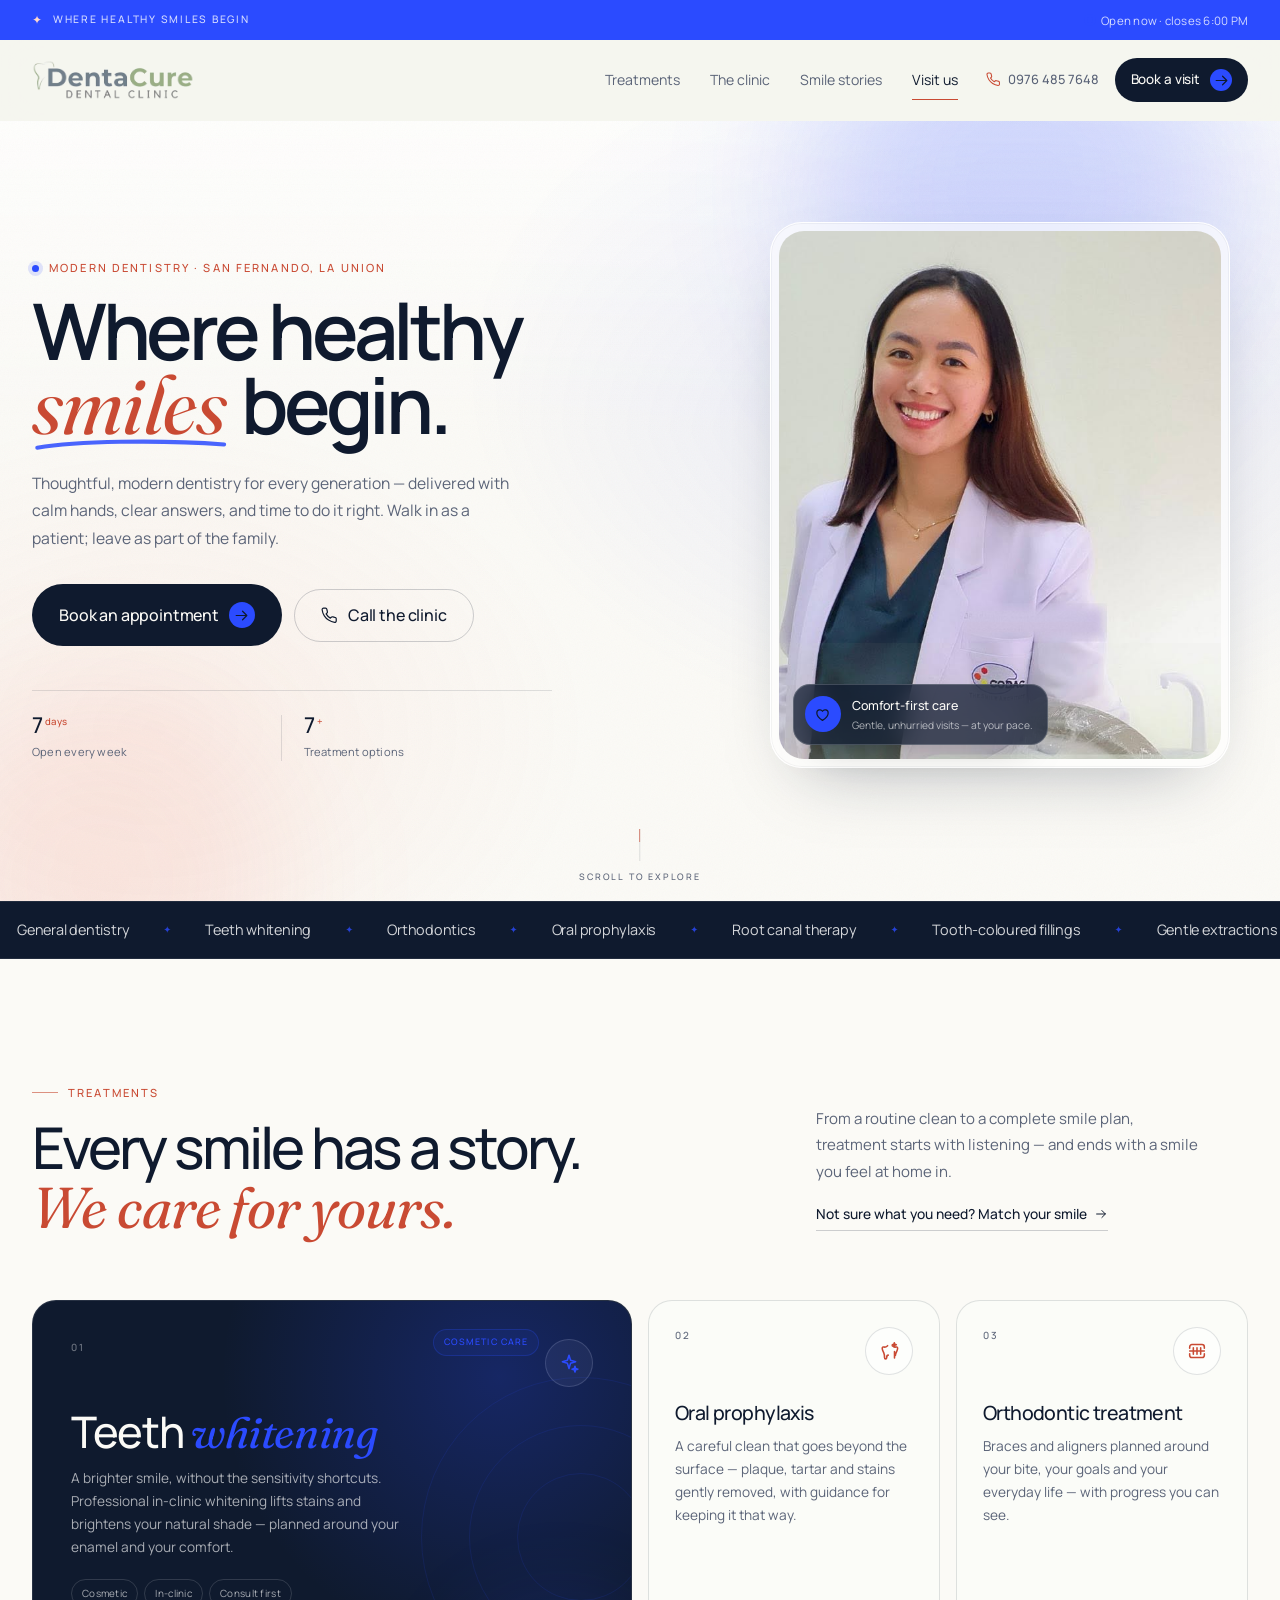
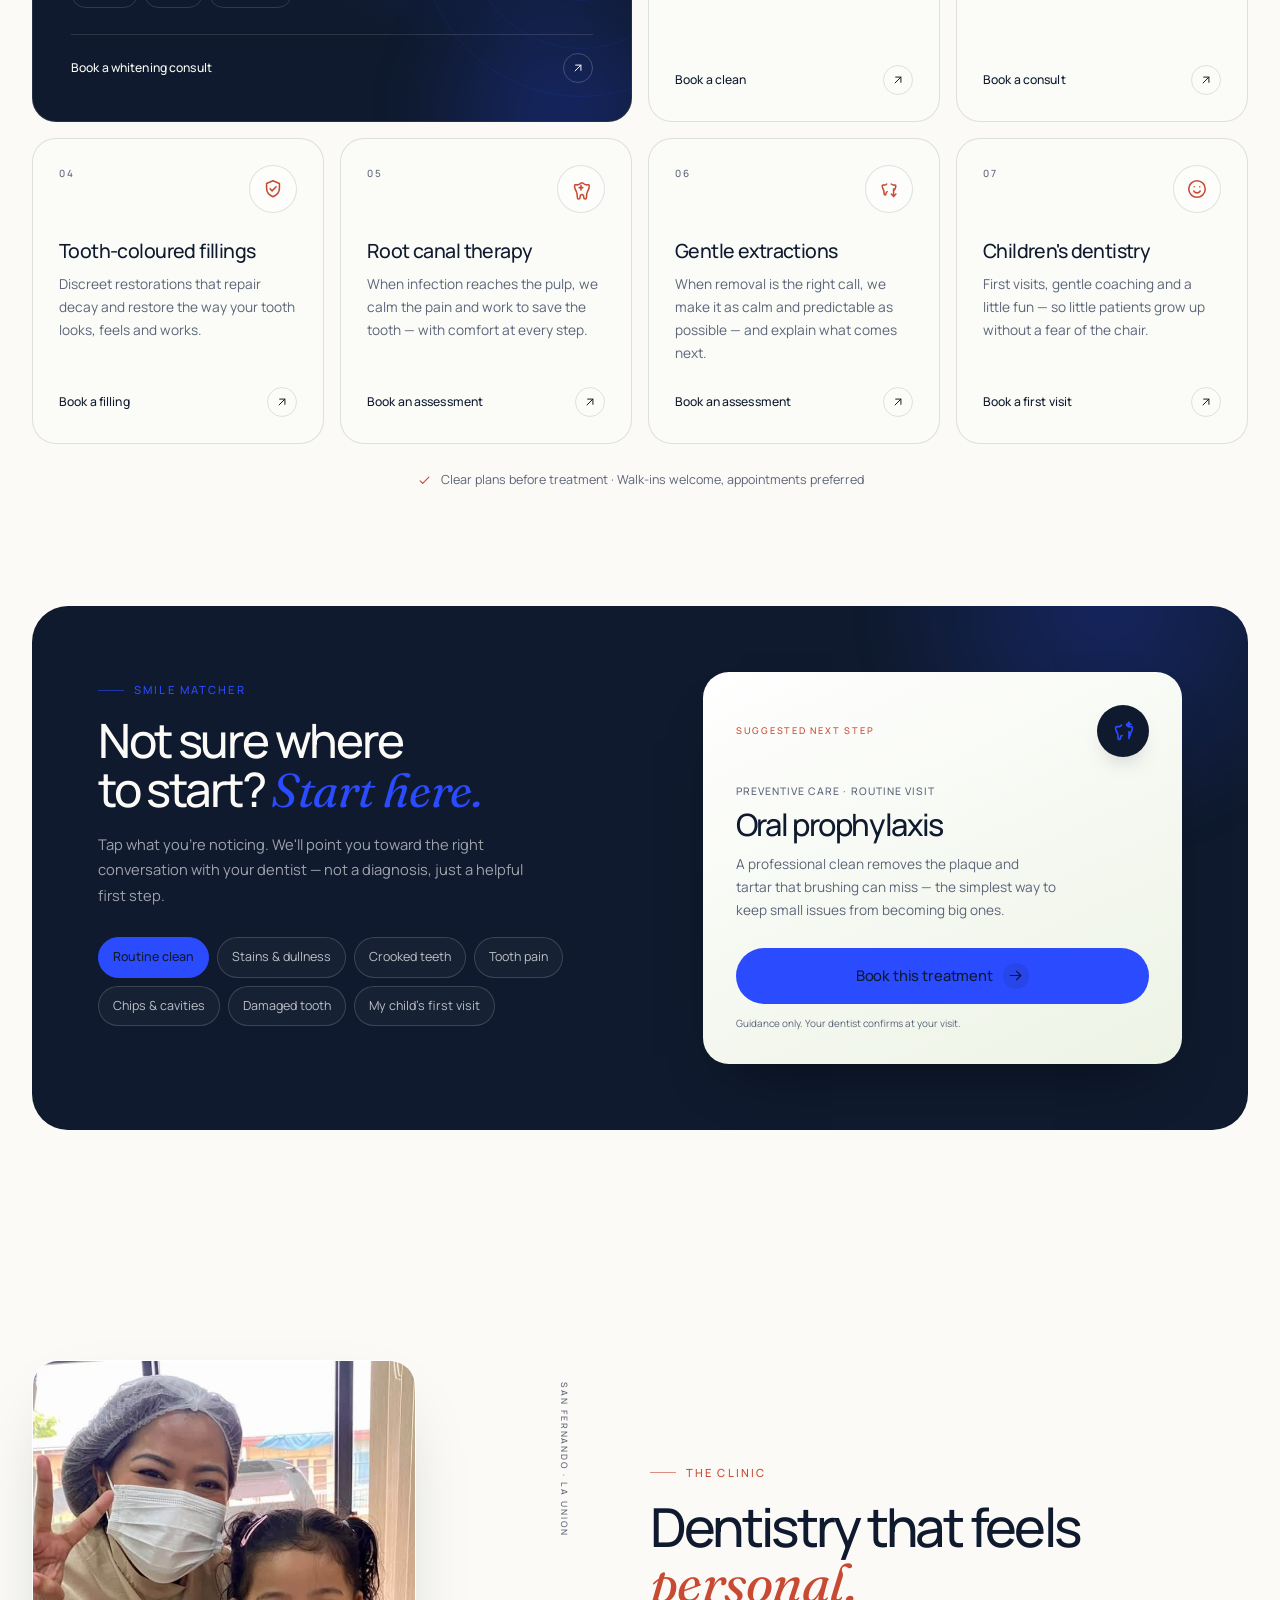
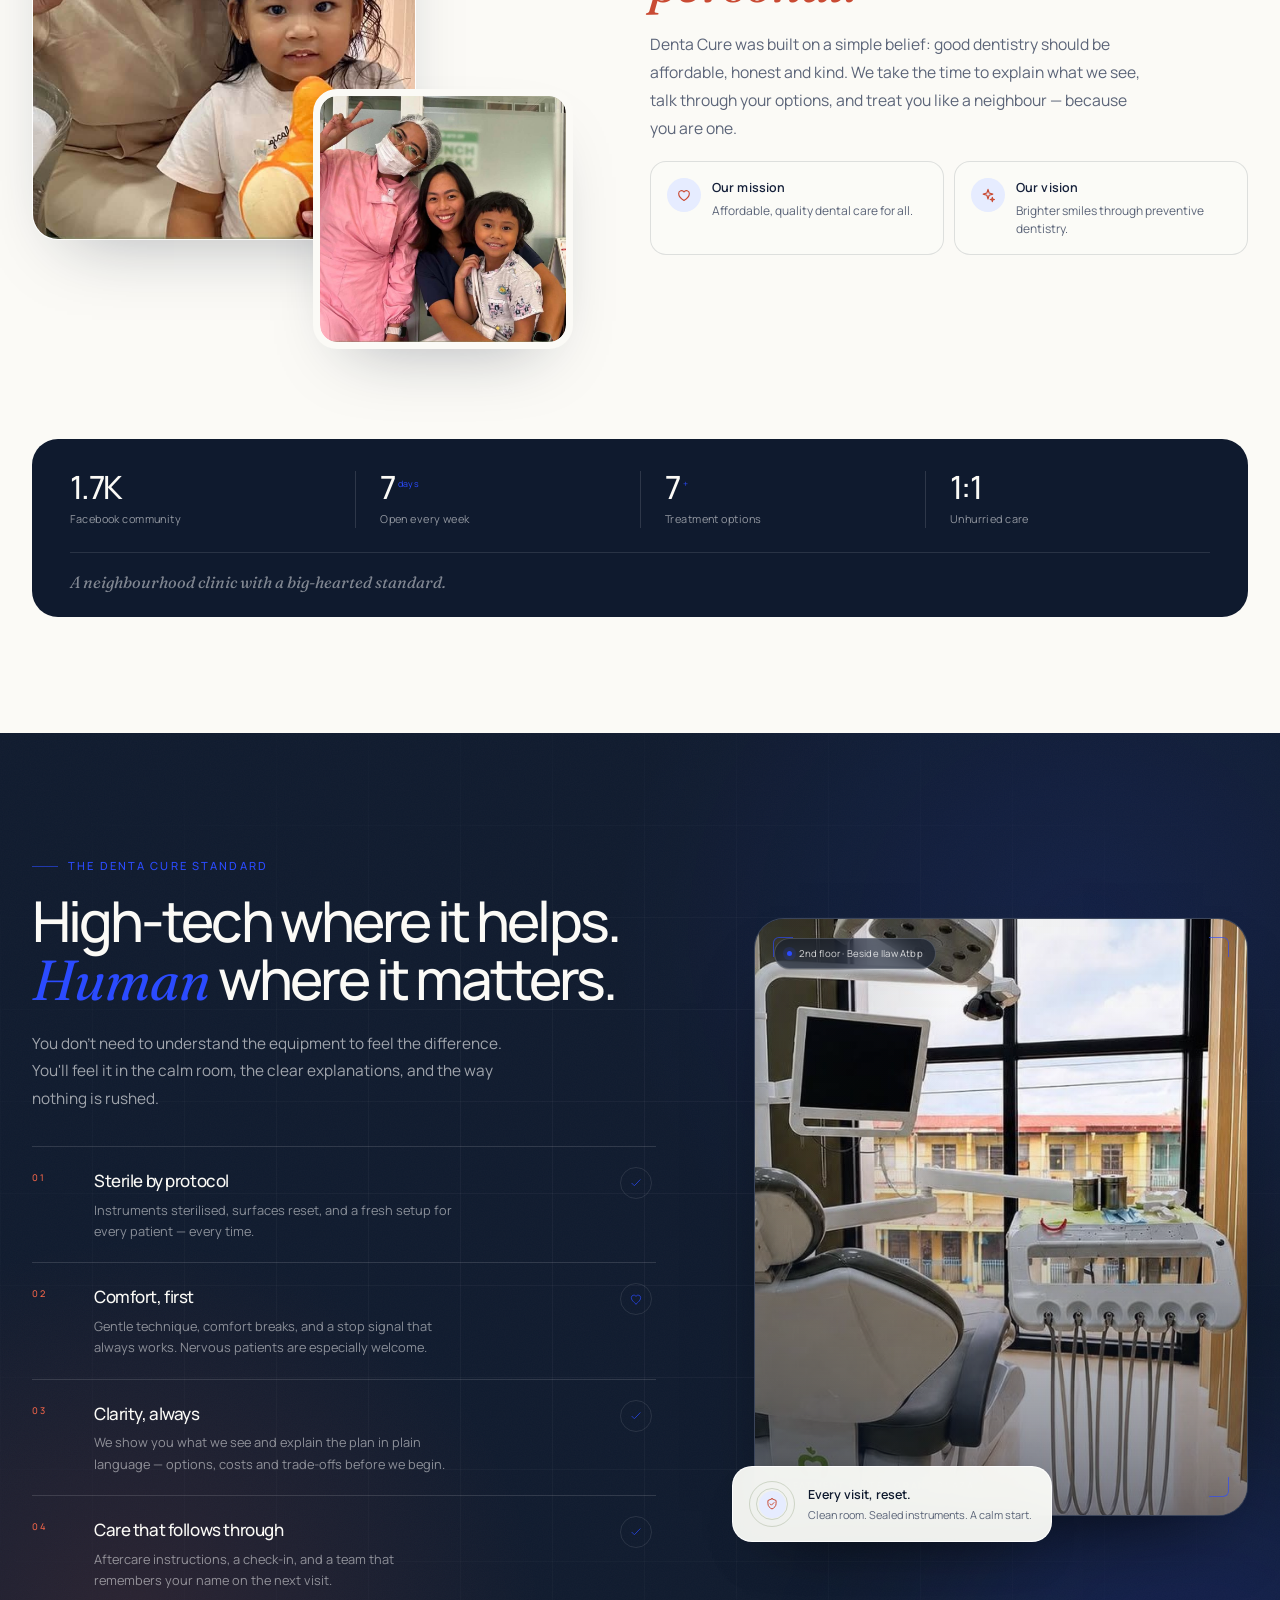
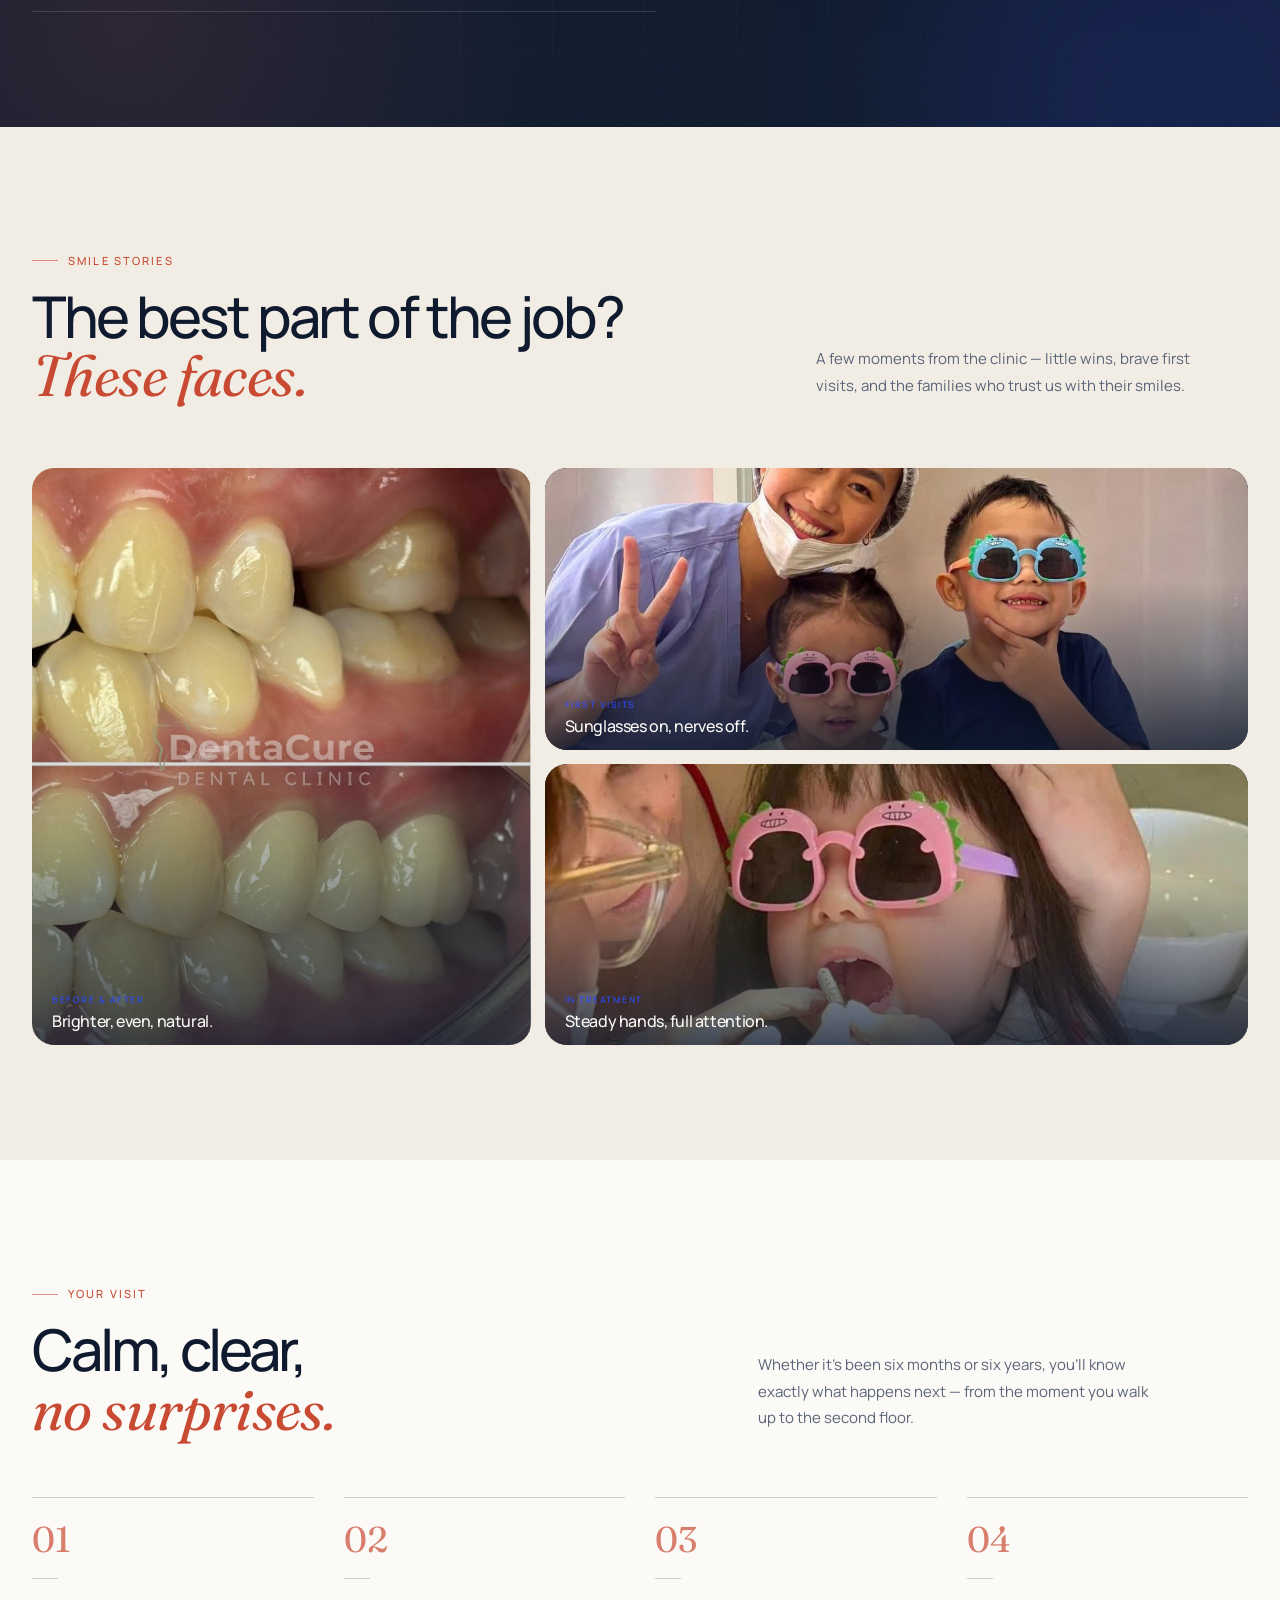
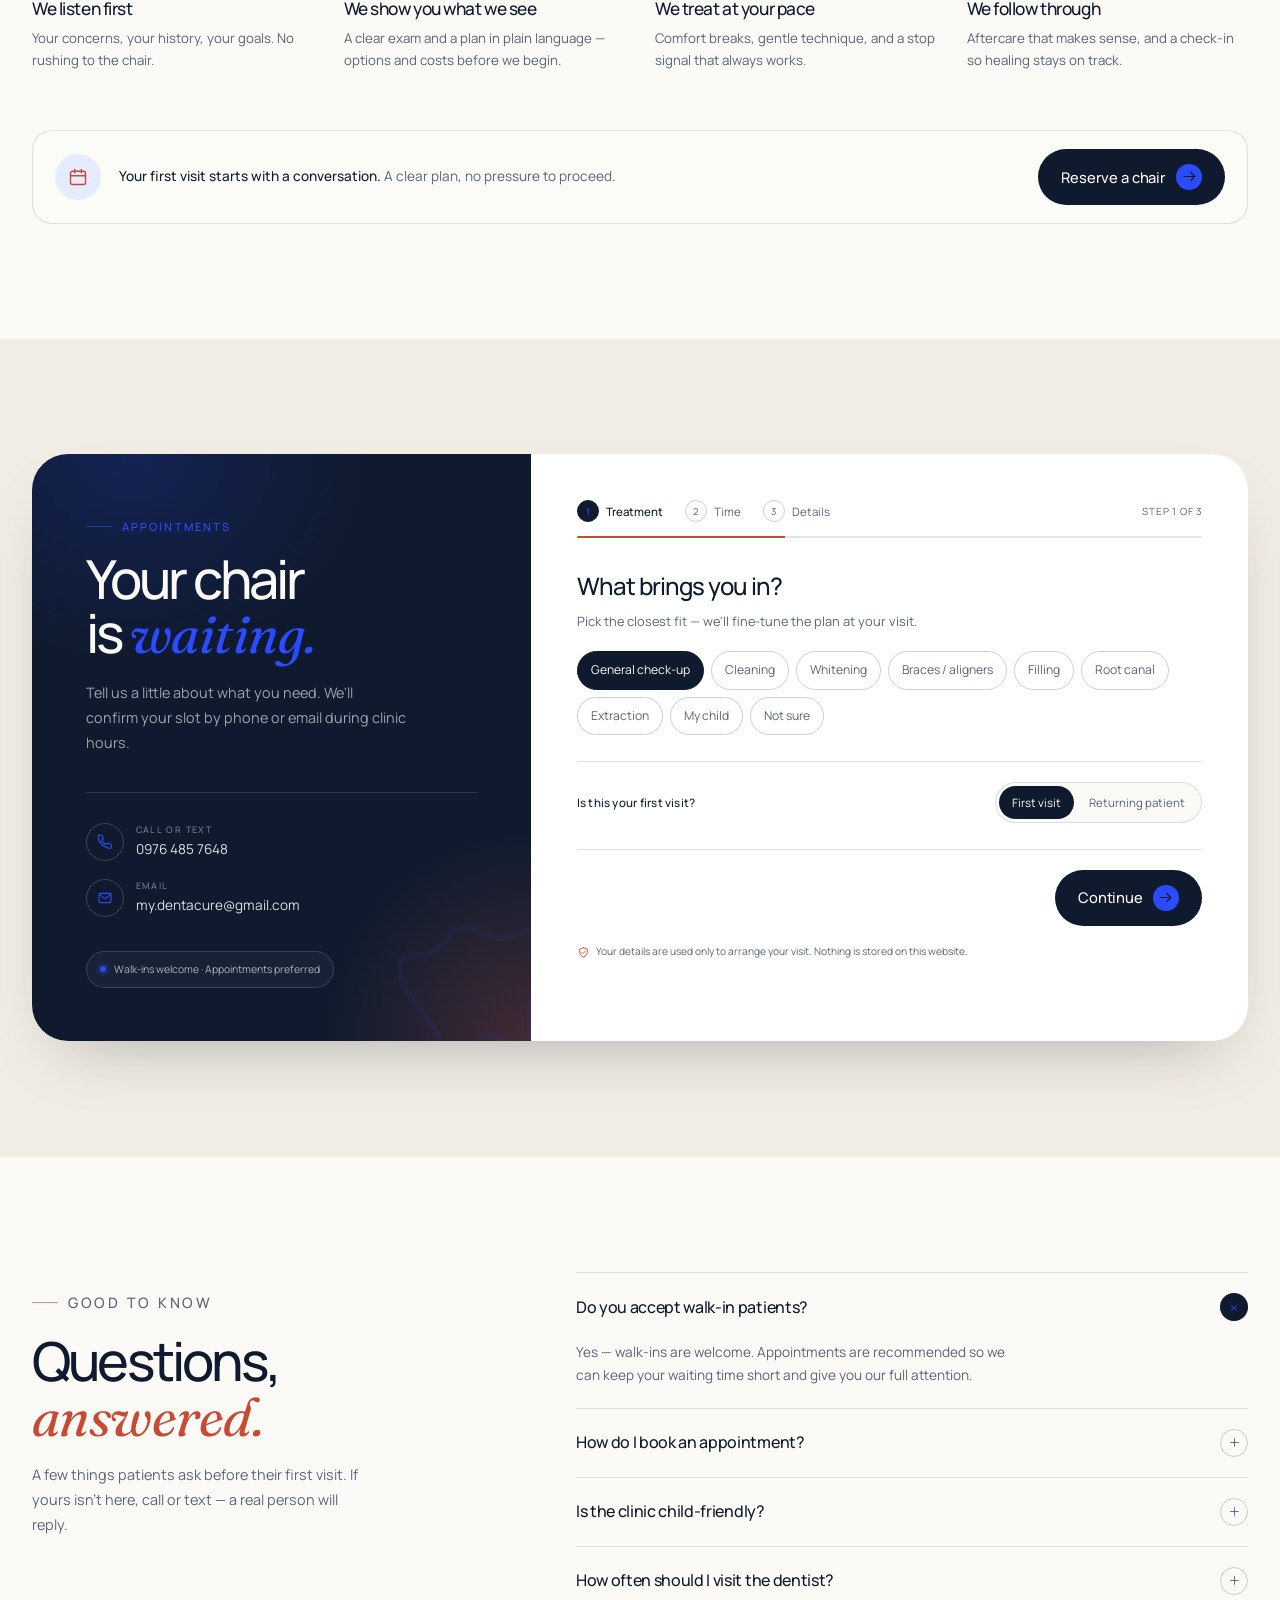
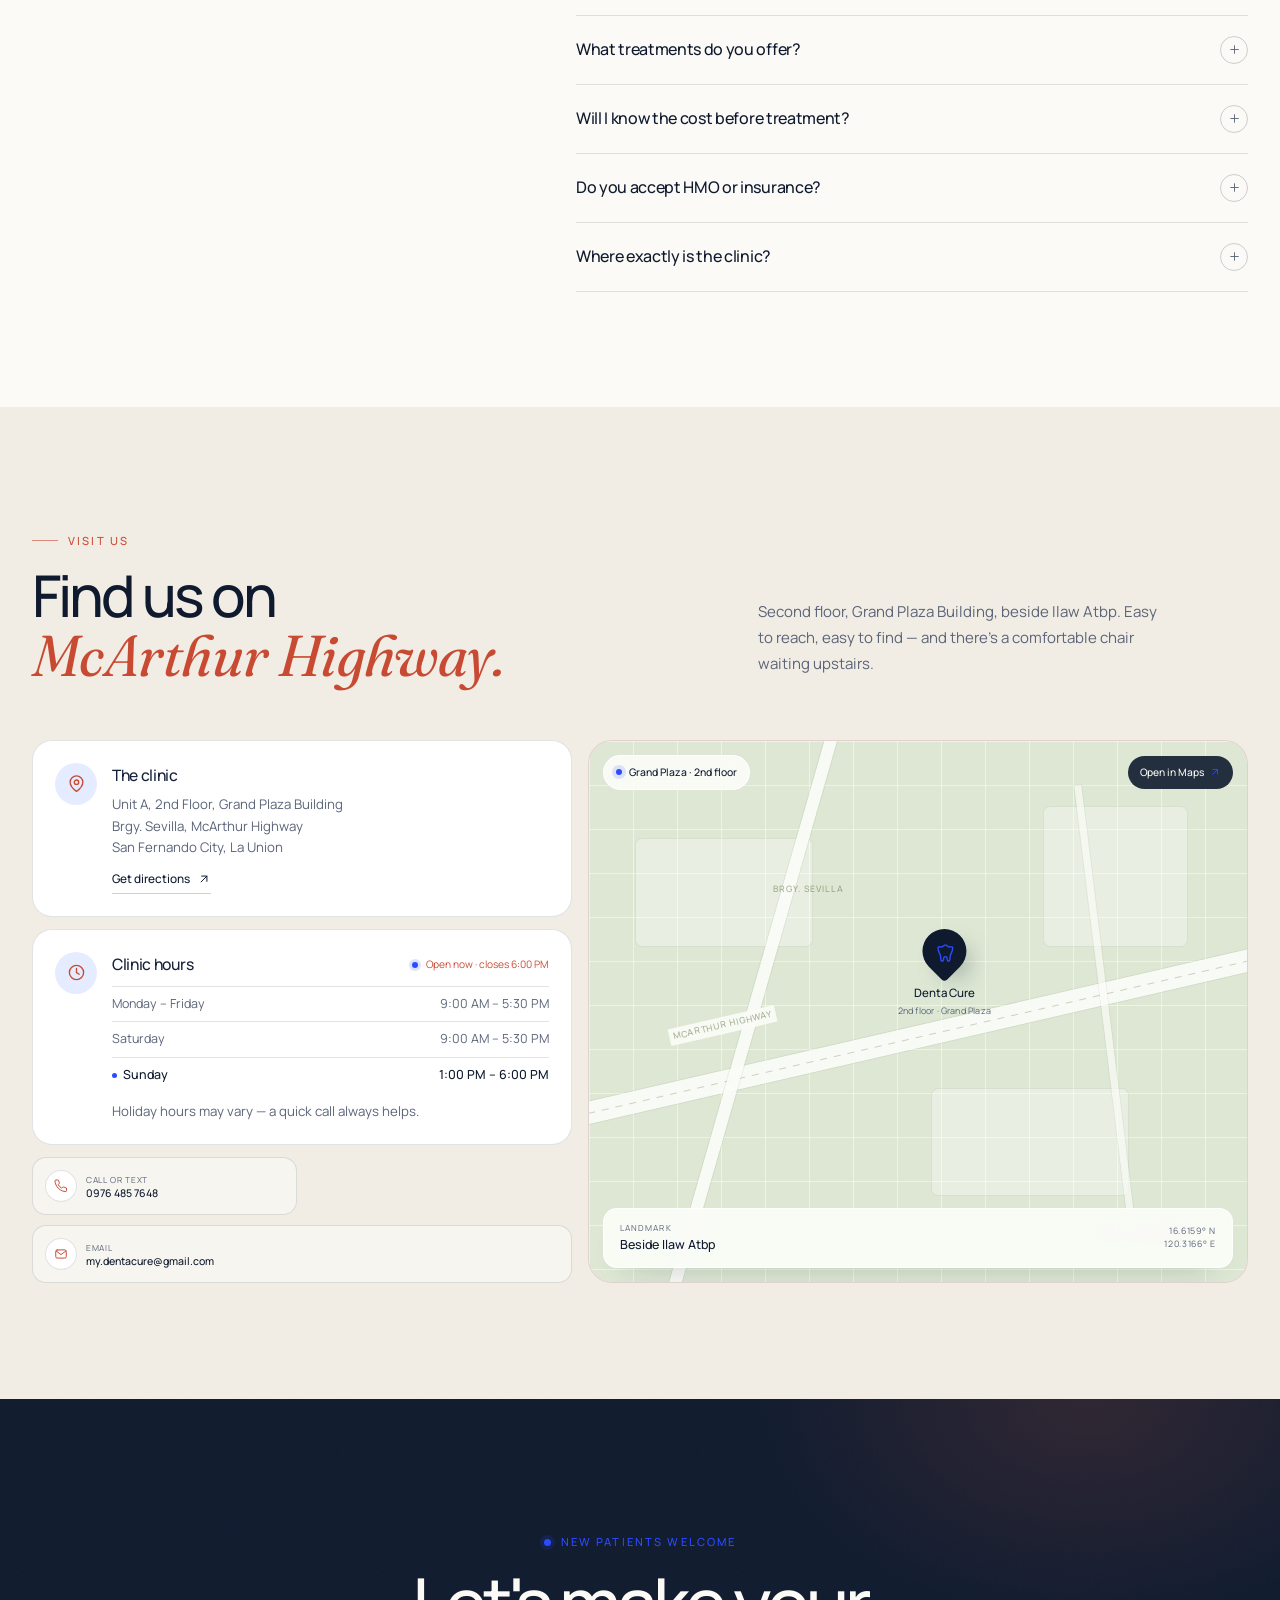
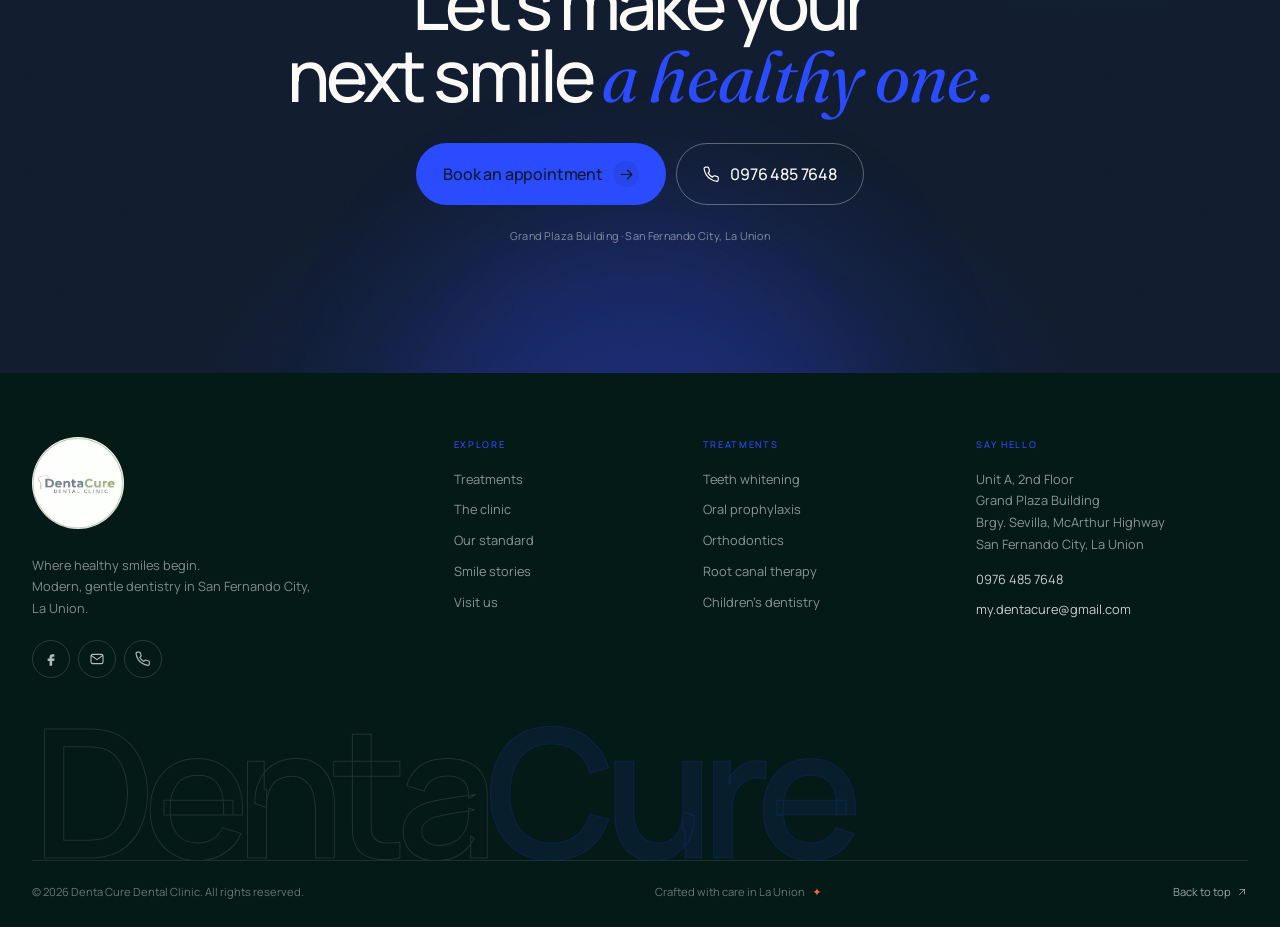
==== commit 24b6dc5d: "Trim duplicate phone and Facebook stat from hero" ====
--- a/index.html
+++ b/index.html
@@ -24,7 +24,7 @@
   <link rel="preconnect" href="https://fonts.googleapis.com">
   <link rel="preconnect" href="https://fonts.gstatic.com" crossorigin>
   <link href="https://fonts.googleapis.com/css2?family=Fraunces:ital,opsz,wght@0,9..144,300..700;1,9..144,300..700&family=Manrope:wght@300..800&display=swap" rel="stylesheet">
-  <link rel="stylesheet" href="styles.css">
+  <link rel="stylesheet" href="styles.css?v=3">
   <script>document.documentElement.classList.add('js');</script>
 </head>
 <body>
@@ -105,8 +105,6 @@
       <p class="topbar-tag"><span class="topbar-star" aria-hidden="true">✦</span> Where healthy smiles begin</p>
       <div class="topbar-meta">
         <span class="live" data-open-status><i class="dot"></i><span>Open today · 9:00 AM – 5:30 PM</span></span>
-        <span class="topbar-sep" aria-hidden="true"></span>
-        <a href="tel:+639764857648" class="topbar-phone"><svg class="ico"><use href="#i-phone"/></svg> (0976) 485 7648</a>
       </div>
     </div>
   </div>
@@ -194,10 +192,6 @@
           </div>
 
           <ul class="hero-metrics reveal" data-reveal style="--d:.24s">
-            <li>
-              <strong>1.7K</strong>
-              <span>Facebook community</span>
-            </li>
             <li>
               <strong>7<sup>days</sup></strong>
               <span>Open every week</span>
@@ -1056,6 +1050,6 @@
     ]
   }
   </script>
-  <script src="script.js"></script>
+  <script src="script.js?v=3"></script>
 </body>
 </html>
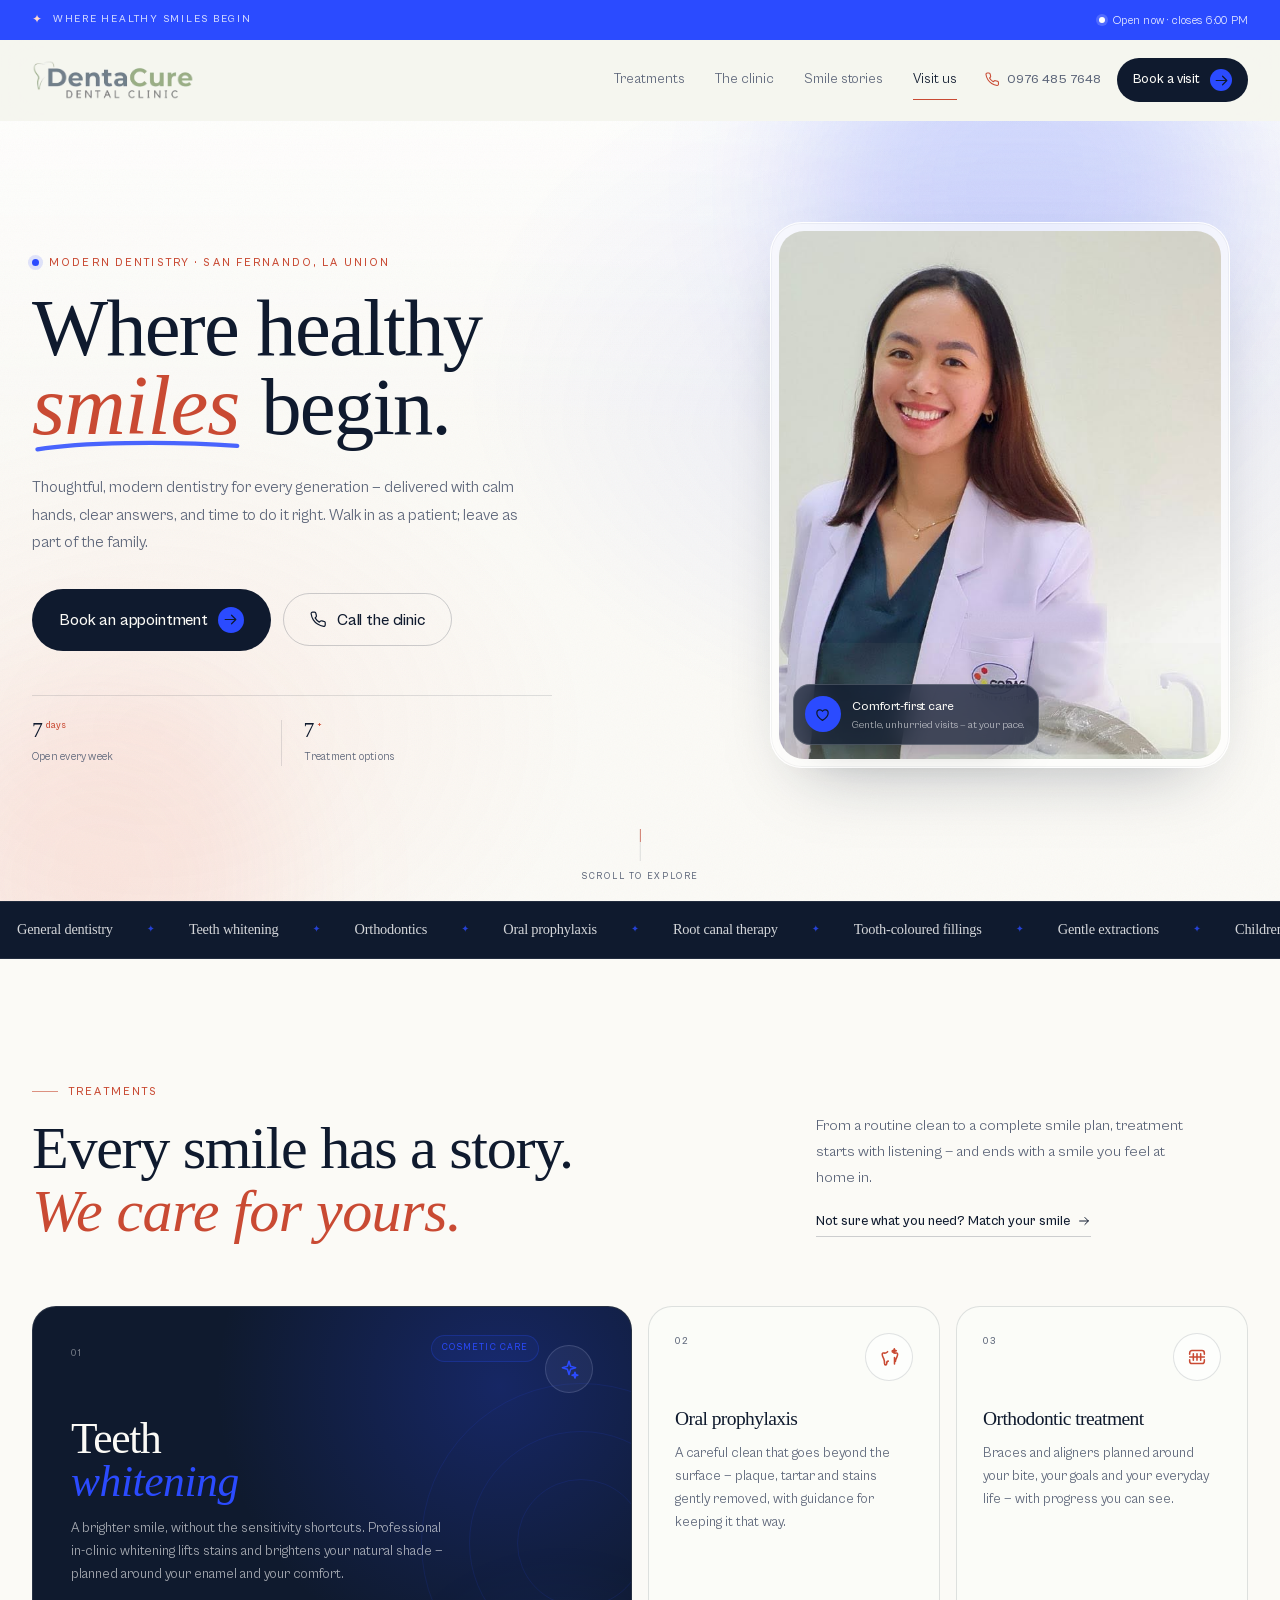
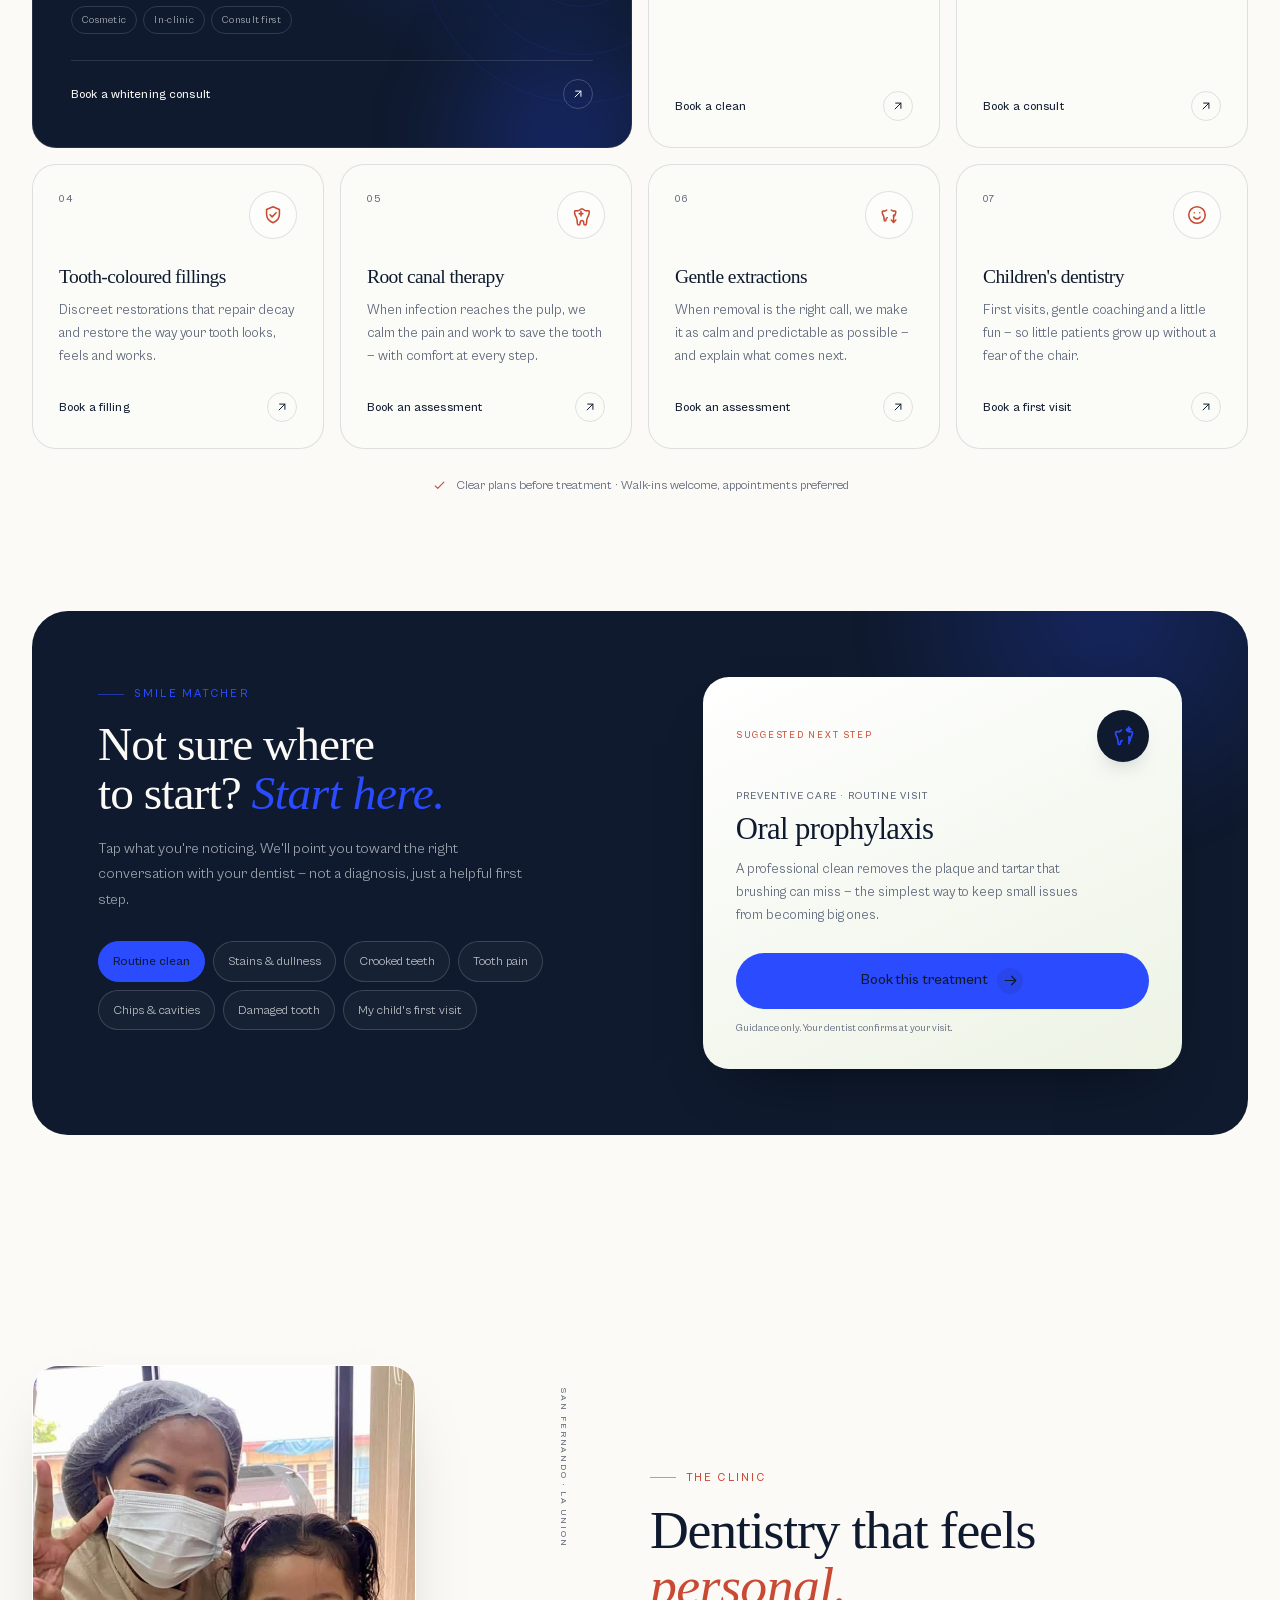
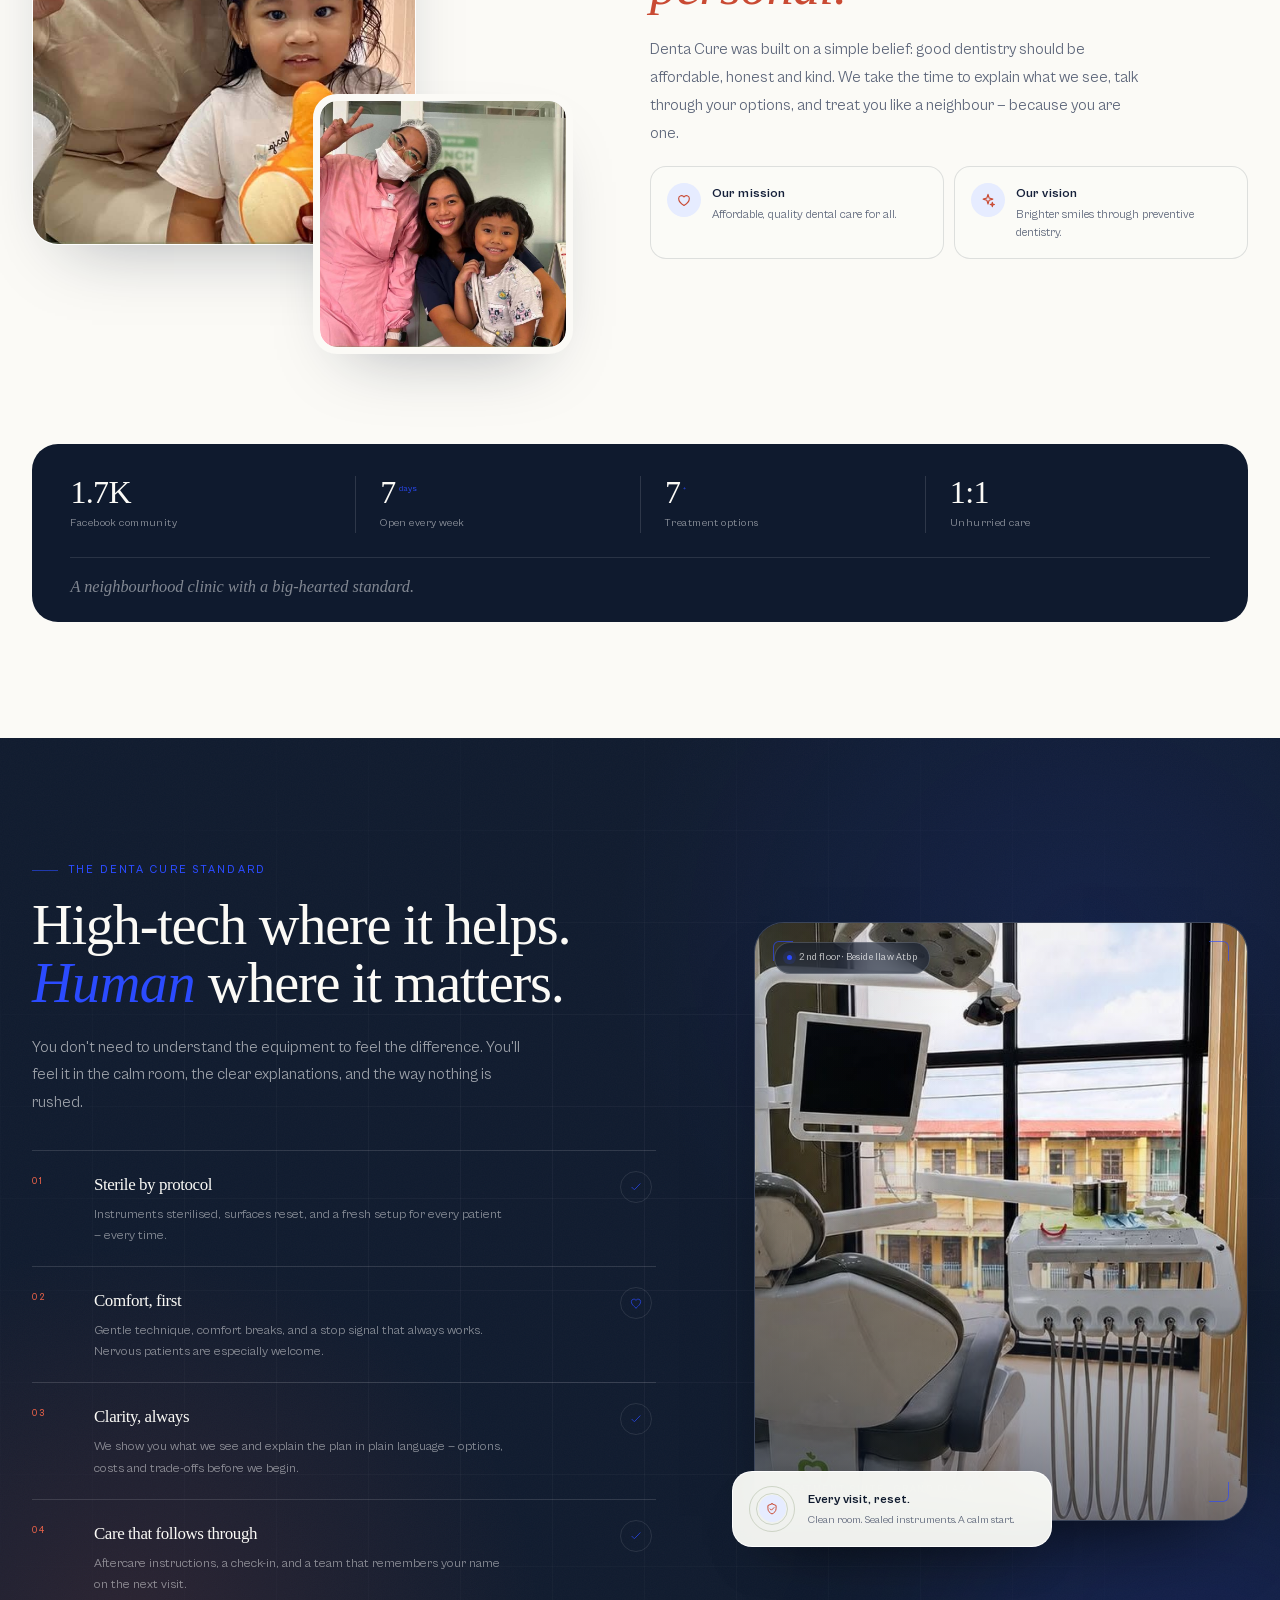
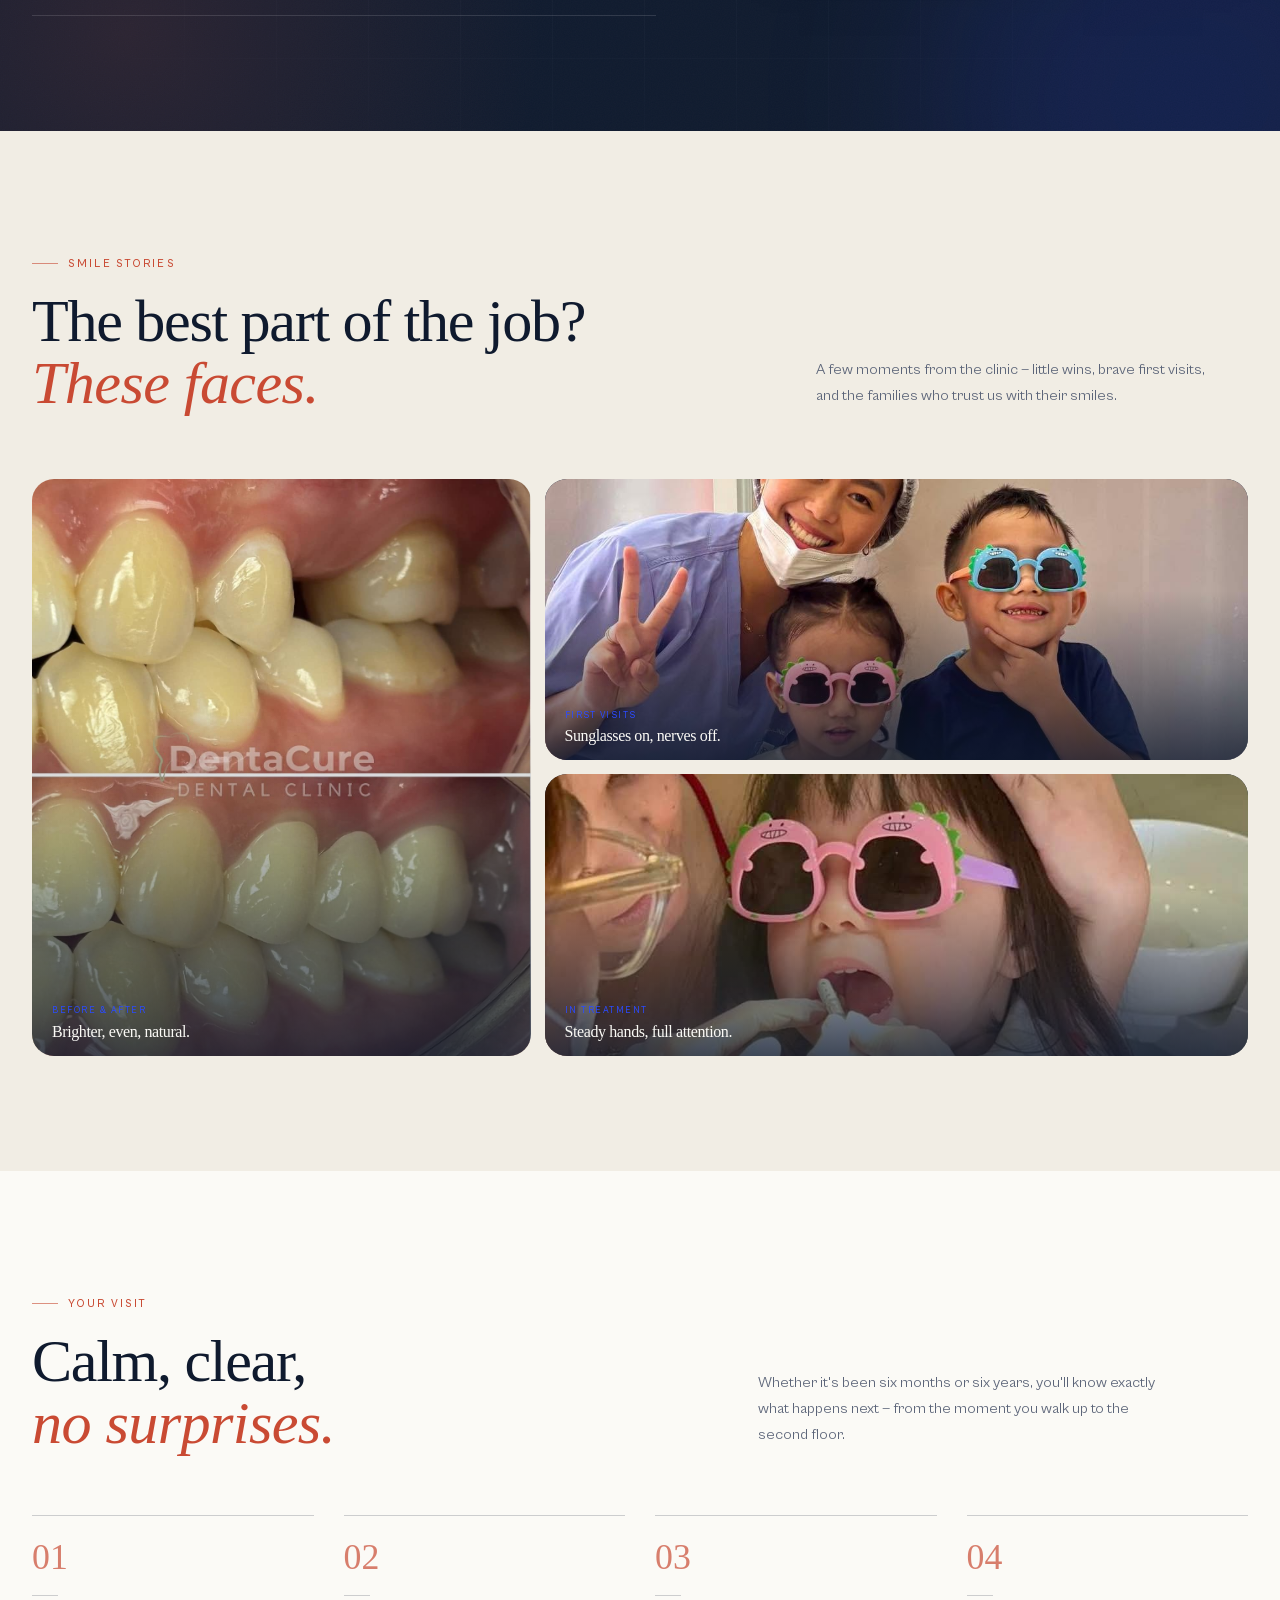
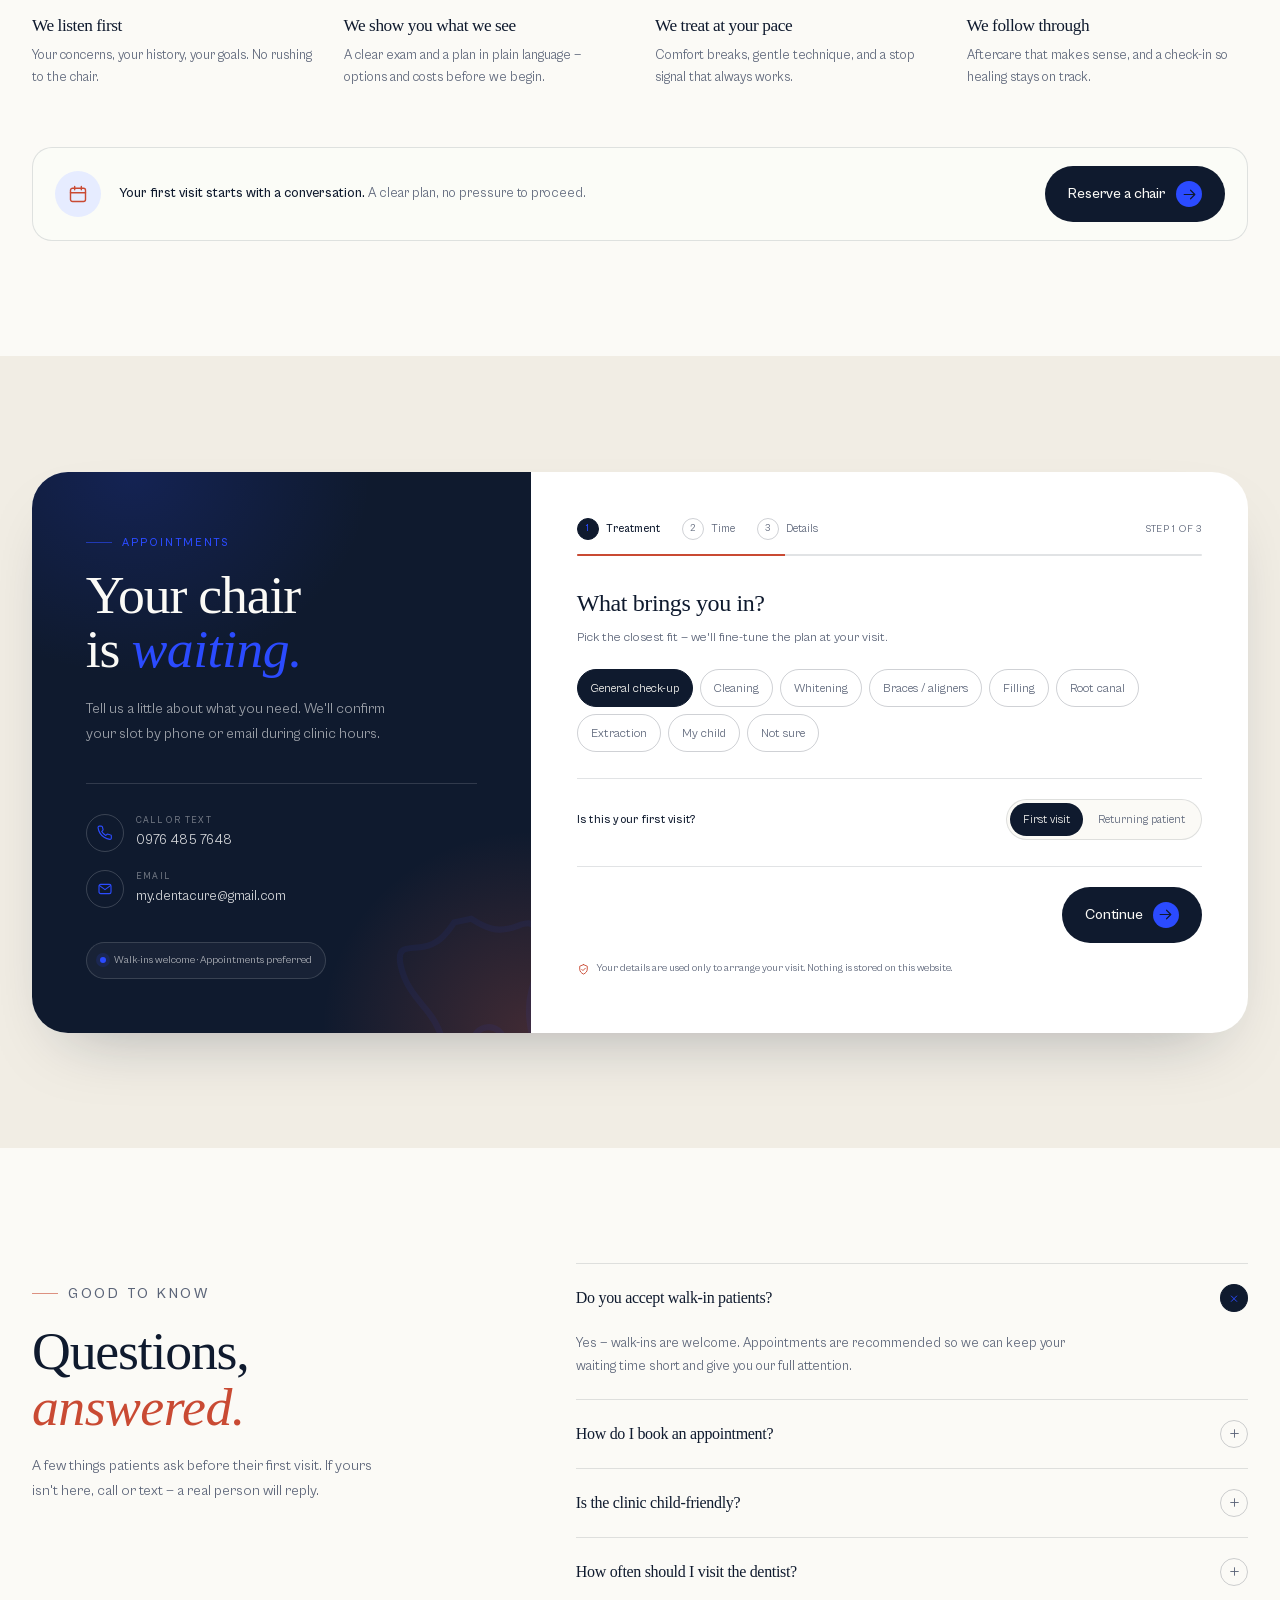
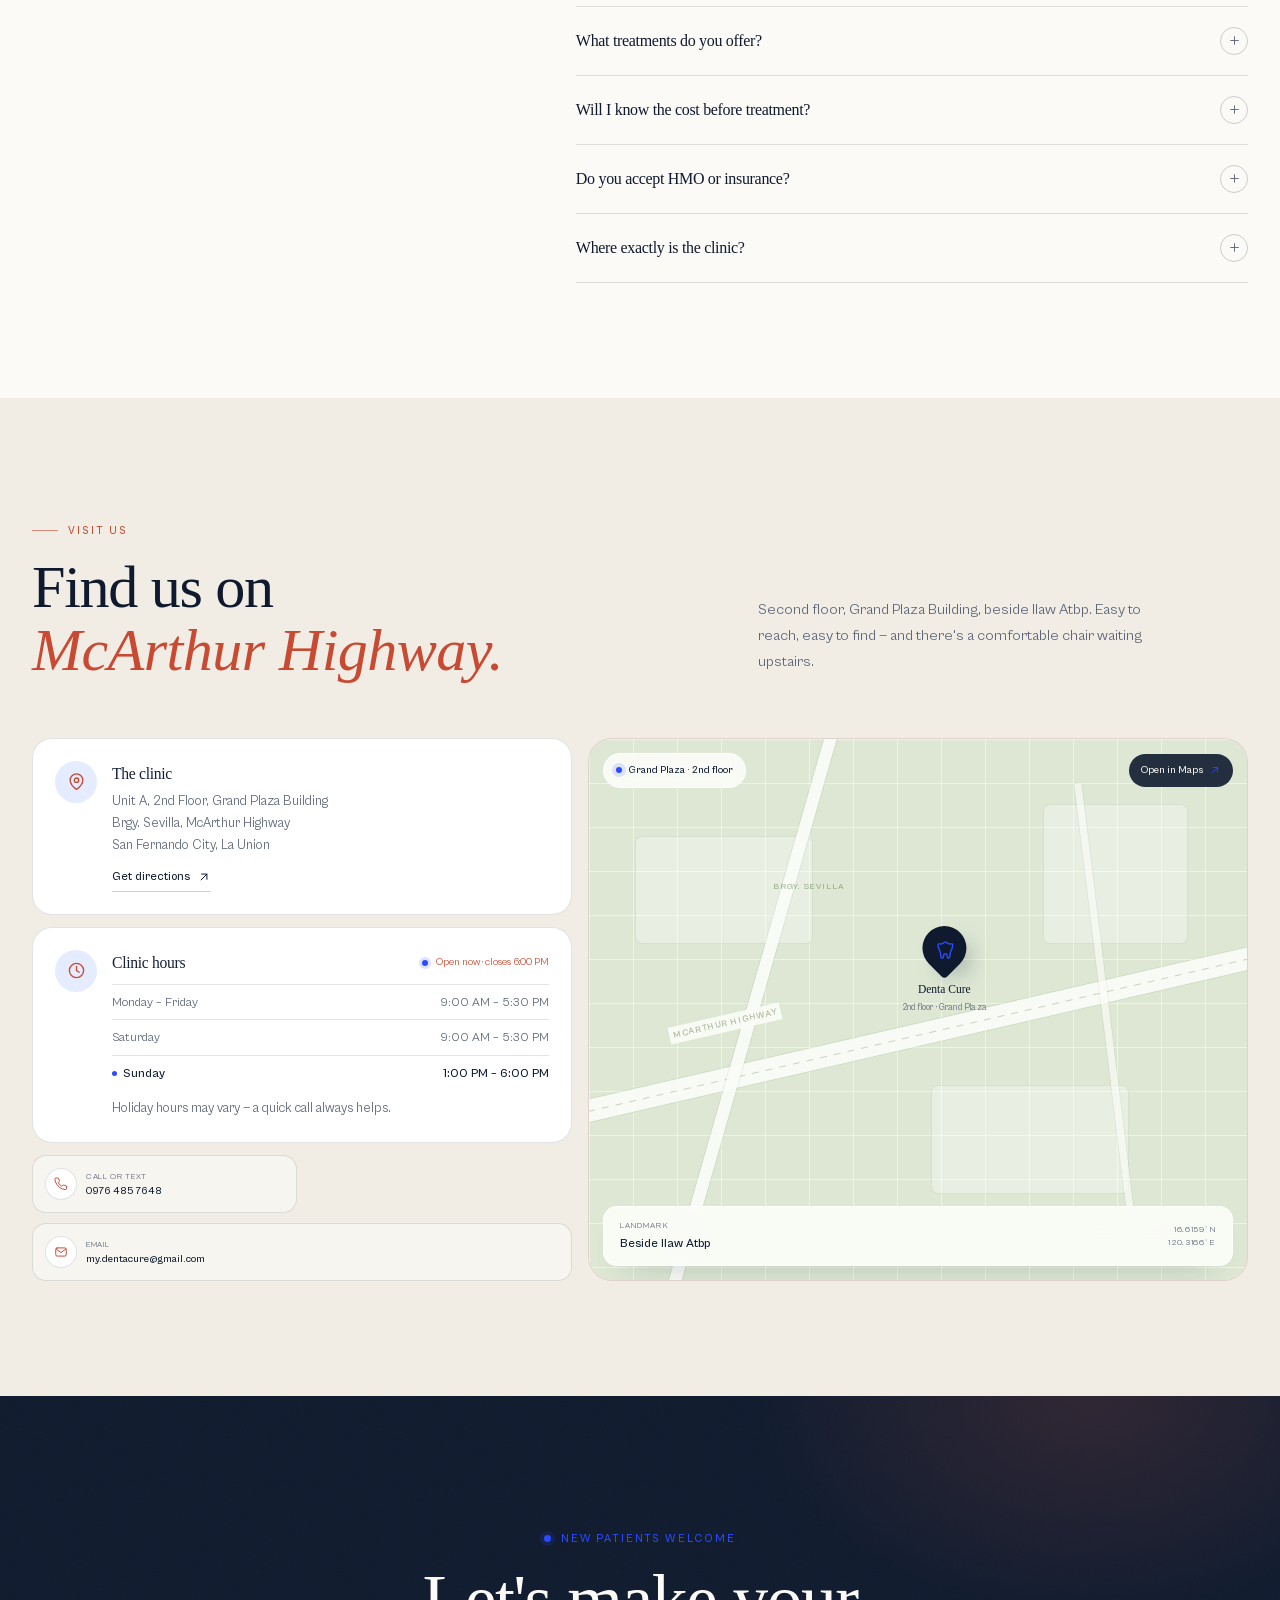
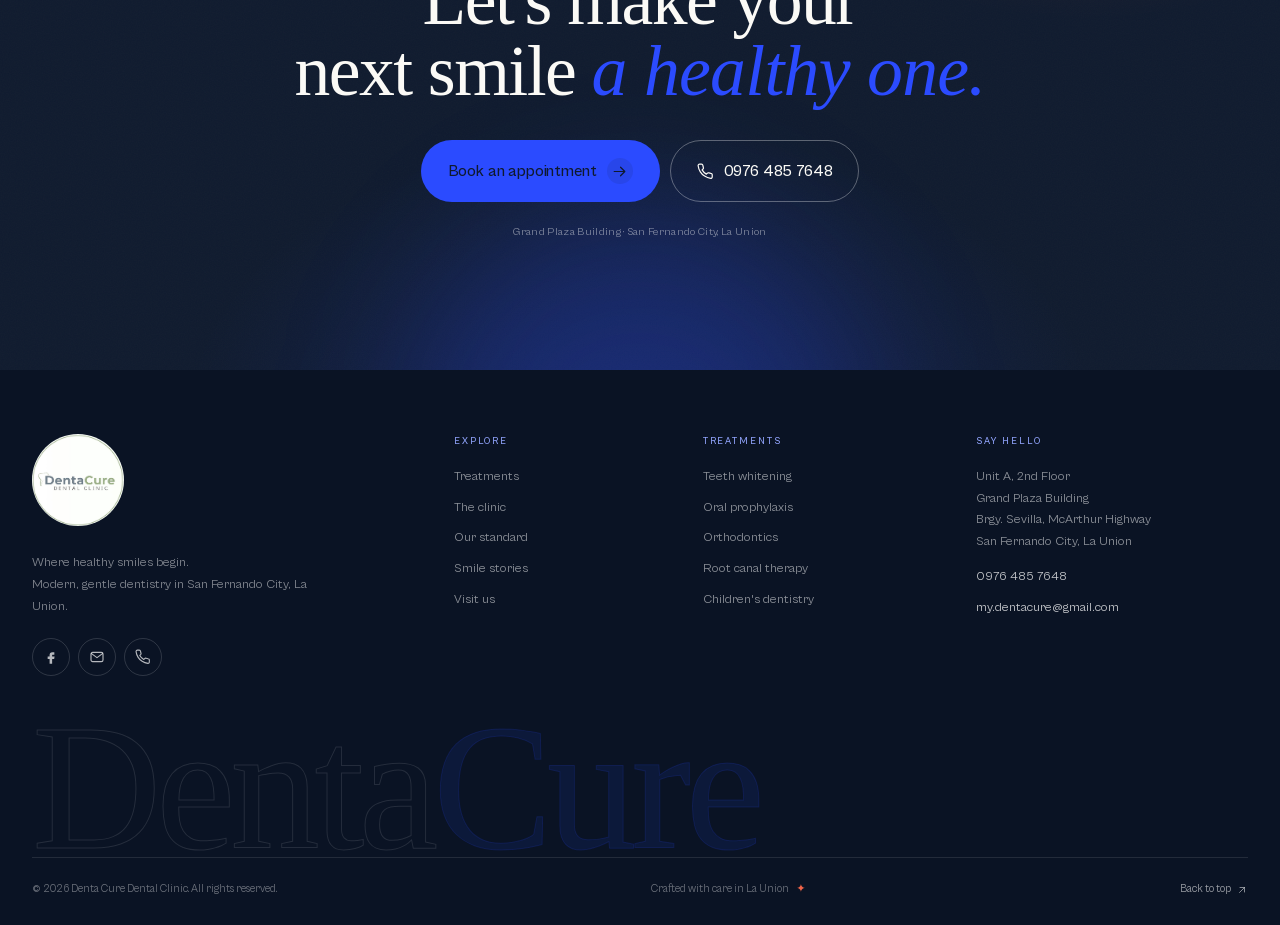
==== commit bbfd0b67: "Brand typography: self-hosted Boska and Cabinet Grotesk, editorial serif headings, slate footer" ====
--- a/index.html
+++ b/index.html
@@ -21,10 +21,10 @@
 
   <link rel="canonical" href="https://dentacure-dental-clinic.pages.dev/">
   <link rel="icon" href="assets/favicon.svg" type="image/svg+xml">
-  <link rel="preconnect" href="https://fonts.googleapis.com">
-  <link rel="preconnect" href="https://fonts.gstatic.com" crossorigin>
-  <link href="https://fonts.googleapis.com/css2?family=Fraunces:ital,opsz,wght@0,9..144,300..700;1,9..144,300..700&family=Manrope:wght@300..800&display=swap" rel="stylesheet">
-  <link rel="stylesheet" href="styles.css?v=3">
+  <link rel="preload" href="assets/fonts/boska-500.woff2" as="font" type="font/woff2" crossorigin>
+  <link rel="preload" href="assets/fonts/cabinet-grotesk-400.woff2" as="font" type="font/woff2" crossorigin>
+  <link rel="stylesheet" href="assets/fonts/fonts.css">
+  <link rel="stylesheet" href="styles.css?v=4">
   <script>document.documentElement.classList.add('js');</script>
 </head>
 <body>
--- a/assets/fonts/fonts.css
+++ b/assets/fonts/fonts.css
@@ -0,0 +1,87 @@
+﻿@font-face {
+  font-family: "Boska";
+  src: url("boska-400.woff2") format("woff2");
+  font-weight: 400;
+  font-style: normal;
+  font-display: swap;
+}
+
+@font-face {
+  font-family: "Boska";
+  src: url("boska-400i.woff2") format("woff2");
+  font-weight: 400;
+  font-style: italic;
+  font-display: swap;
+}
+
+@font-face {
+  font-family: "Boska";
+  src: url("boska-500.woff2") format("woff2");
+  font-weight: 500;
+  font-style: normal;
+  font-display: swap;
+}
+
+@font-face {
+  font-family: "Boska";
+  src: url("boska-500i.woff2") format("woff2");
+  font-weight: 500;
+  font-style: italic;
+  font-display: swap;
+}
+
+@font-face {
+  font-family: "Boska";
+  src: url("boska-700.woff2") format("woff2");
+  font-weight: 700;
+  font-style: normal;
+  font-display: swap;
+}
+
+@font-face {
+  font-family: "Boska";
+  src: url("boska-700i.woff2") format("woff2");
+  font-weight: 700;
+  font-style: italic;
+  font-display: swap;
+}
+
+@font-face {
+  font-family: "Cabinet Grotesk";
+  src: url("cabinet-grotesk-300.woff2") format("woff2");
+  font-weight: 300;
+  font-style: normal;
+  font-display: swap;
+}
+
+@font-face {
+  font-family: "Cabinet Grotesk";
+  src: url("cabinet-grotesk-400.woff2") format("woff2");
+  font-weight: 400;
+  font-style: normal;
+  font-display: swap;
+}
+
+@font-face {
+  font-family: "Cabinet Grotesk";
+  src: url("cabinet-grotesk-500.woff2") format("woff2");
+  font-weight: 500;
+  font-style: normal;
+  font-display: swap;
+}
+
+@font-face {
+  font-family: "Cabinet Grotesk";
+  src: url("cabinet-grotesk-700.woff2") format("woff2");
+  font-weight: 700;
+  font-style: normal;
+  font-display: swap;
+}
+
+@font-face {
+  font-family: "Cabinet Grotesk";
+  src: url("cabinet-grotesk-800.woff2") format("woff2");
+  font-weight: 800;
+  font-style: normal;
+  font-display: swap;
+}
--- a/styles.css
+++ b/styles.css
@@ -26,9 +26,9 @@
   --line-light: rgba(255, 255, 255, 0.16);
   --coral: #e8613f;
 
-  --font-display: "Manrope", "Segoe UI", system-ui, sans-serif;
-  --font-body: "Manrope", "Segoe UI", system-ui, sans-serif;
-  --font-serif: "Fraunces", "Times New Roman", Georgia, serif;
+  --font-display: "Boska", "Iowan Old Style", Georgia, serif;
+  --font-body: "Cabinet Grotesk", "Segoe UI", system-ui, sans-serif;
+  --font-serif: "Boska", "Iowan Old Style", Georgia, serif;
 
   --radius: 28px;
   --radius-sm: 18px;
@@ -312,7 +312,7 @@
 }
 
 .btn-ink:hover {
-  background: #0a332b;
+  background: #1a2742;
   box-shadow: 0 16px 36px -18px rgba(15, 26, 46, 0.6);
 }
 
@@ -809,7 +809,7 @@
   font-family: var(--font-display);
   font-size: clamp(1.6rem, 7vw, 2.2rem);
   font-weight: 400;
-  letter-spacing: -0.04em;
+  letter-spacing: -0.016em;
   color: var(--cream);
   transition: color 0.3s, padding-left 0.4s var(--ease);
 }
@@ -922,11 +922,12 @@
 
 .hero-title {
   font-family: var(--font-display);
-  font-size: clamp(3.15rem, 6.1vw, 5.9rem);
-  font-weight: 600;
-  line-height: 0.94;
-  letter-spacing: -0.055em;
+  font-size: clamp(3.2rem, 6.3vw, 6.1rem);
+  font-weight: 500;
+  line-height: 0.98;
+  letter-spacing: -0.022em;
   color: var(--ink);
+  text-wrap: balance;
 }
 
 .hero-title .serif-accent {
@@ -996,7 +997,7 @@
   font-size: clamp(1.3rem, 1.7vw, 1.55rem);
   font-weight: 500;
   line-height: 1;
-  letter-spacing: -0.04em;
+  letter-spacing: -0.016em;
   color: var(--ink);
 }
 
@@ -1392,10 +1393,10 @@
 .process-head h2,
 .visit-head h2 {
   font-family: var(--font-display);
-  font-size: clamp(2.3rem, 4.5vw, 4rem);
-  font-weight: 500;
-  line-height: 1.02;
-  letter-spacing: -0.052em;
+  font-size: clamp(2.4rem, 4.7vw, 4.2rem);
+  font-weight: 500;
+  line-height: 1.04;
+  letter-spacing: -0.022em;
   color: var(--ink);
 }
 
@@ -1761,7 +1762,7 @@
   font-size: clamp(2.1rem, 3.7vw, 3.35rem);
   font-weight: 500;
   line-height: 1.03;
-  letter-spacing: -0.05em;
+  letter-spacing: -0.02em;
   color: var(--cream);
 }
 
@@ -1873,7 +1874,7 @@
   font-size: clamp(1.65rem, 2.4vw, 2.1rem);
   font-weight: 500;
   line-height: 1.1;
-  letter-spacing: -0.045em;
+  letter-spacing: -0.02em;
 }
 
 .matcher-result > p:not(.result-kicker) {
@@ -2045,7 +2046,7 @@
   font-size: clamp(2.3rem, 4.2vw, 3.7rem);
   font-weight: 500;
   line-height: 1.03;
-  letter-spacing: -0.052em;
+  letter-spacing: -0.022em;
   color: var(--ink);
 }
 
@@ -2183,7 +2184,7 @@
   font-size: clamp(1.7rem, 2.5vw, 2.25rem);
   font-weight: 500;
   line-height: 1;
-  letter-spacing: -0.045em;
+  letter-spacing: -0.02em;
   color: var(--cream);
 }
 
@@ -2279,7 +2280,7 @@
   font-size: clamp(2.3rem, 4.4vw, 3.9rem);
   font-weight: 500;
   line-height: 1.03;
-  letter-spacing: -0.052em;
+  letter-spacing: -0.022em;
   color: var(--cream);
 }
 
@@ -2799,7 +2800,7 @@
   font-size: clamp(2.4rem, 4.2vw, 3.7rem);
   font-weight: 500;
   line-height: 1;
-  letter-spacing: -0.055em;
+  letter-spacing: -0.022em;
   color: var(--cream);
 }
 
@@ -3007,7 +3008,7 @@
   font-family: var(--font-display);
   font-size: 1.5rem;
   font-weight: 500;
-  letter-spacing: -0.04em;
+  letter-spacing: -0.016em;
   color: var(--ink);
 }
 
@@ -3133,7 +3134,7 @@
 
 .field input::placeholder,
 .field textarea::placeholder {
-  color: #9aa9a2;
+  color: #8b93a6;
 }
 
 .field input:focus,
@@ -3315,7 +3316,7 @@
   font-size: clamp(1.7rem, 2.6vw, 2.25rem);
   font-weight: 500;
   line-height: 1.1;
-  letter-spacing: -0.045em;
+  letter-spacing: -0.02em;
 }
 
 .success-copy {
@@ -3386,7 +3387,7 @@
   font-size: clamp(2.3rem, 4.2vw, 3.7rem);
   font-weight: 500;
   line-height: 1.03;
-  letter-spacing: -0.052em;
+  letter-spacing: -0.022em;
   color: var(--ink);
 }
 
@@ -4055,7 +4056,7 @@
   font-size: clamp(2.5rem, 5.6vw, 5rem);
   font-weight: 500;
   line-height: 1;
-  letter-spacing: -0.055em;
+  letter-spacing: -0.022em;
   color: var(--cream);
 }
 
@@ -4082,7 +4083,7 @@
 .site-footer {
   position: relative;
   padding-top: 64px;
-  background: #041a16;
+  background: #0a1324;
   color: var(--cream);
   overflow: hidden;
 }
@@ -4157,11 +4158,12 @@
 
 .footer-col h3 {
   margin-bottom: 7px;
-  font-size: 0.58rem;
-  font-weight: 500;
-  letter-spacing: 0.18em;
+  font-family: var(--font-body);
+  font-size: 0.6rem;
+  font-weight: 500;
+  letter-spacing: 0.2em;
   text-transform: uppercase;
-  color: var(--mint);
+  color: #93a6ff;
 }
 
 .footer-col a,
@@ -4187,9 +4189,9 @@
 .footer-mark {
   font-family: var(--font-display);
   font-size: clamp(3.8rem, 14vw, 12rem);
-  font-weight: 600;
+  font-weight: 500;
   line-height: 0.78;
-  letter-spacing: -0.07em;
+  letter-spacing: -0.03em;
   color: transparent;
   -webkit-text-stroke: 1px rgba(255, 255, 255, 0.11);
   white-space: nowrap;
@@ -4799,7 +4801,7 @@
 
   .hero-title {
     font-size: clamp(2.7rem, 12vw, 3.7rem);
-    letter-spacing: -0.05em;
+    letter-spacing: -0.02em;
   }
 
   .hero-lede {
@@ -5415,3 +5417,14 @@
     transform: none;
   }
 }
+
+
+/* ---------- Top bar status on cobalt ---------- */
+.topbar .live .dot {
+  background: #ffffff;
+  box-shadow: 0 0 0 3px rgba(255, 255, 255, 0.18);
+}
+
+.topbar .live {
+  color: rgba(255, 255, 255, 0.9);
+}
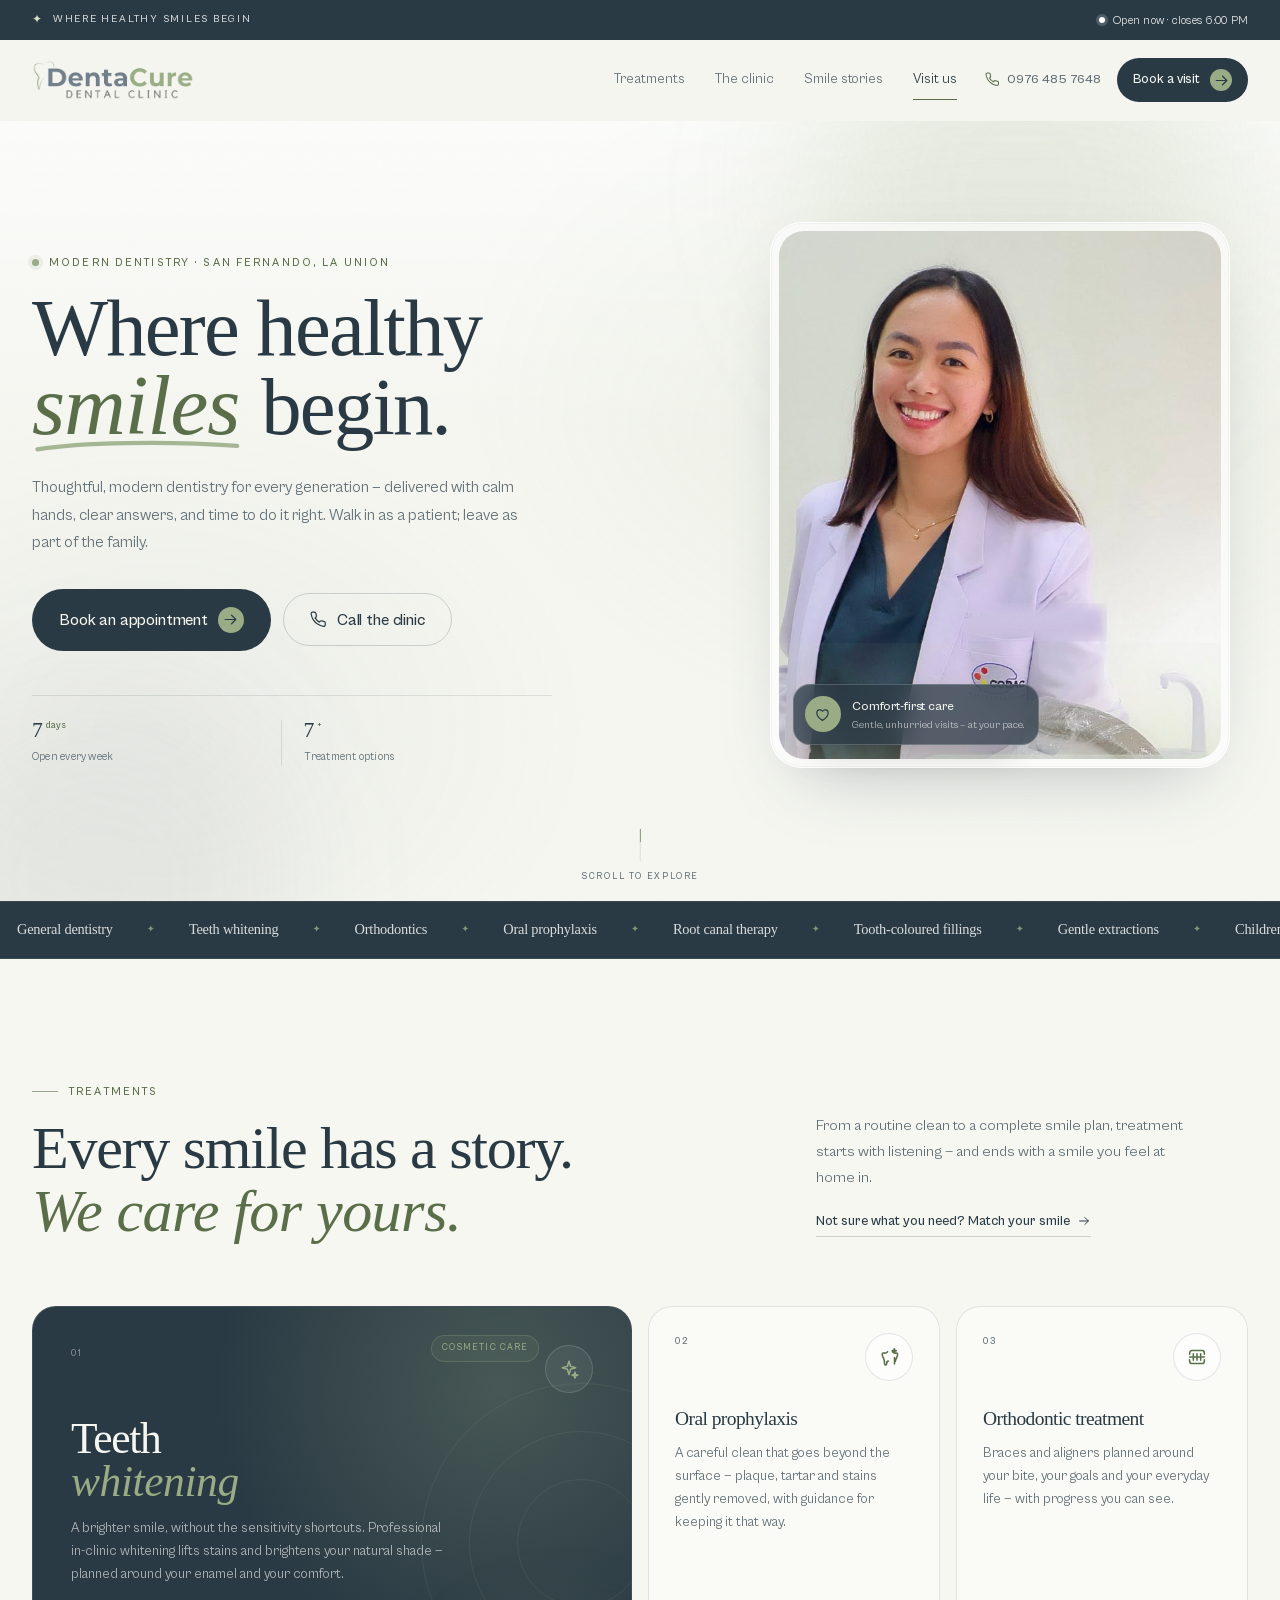
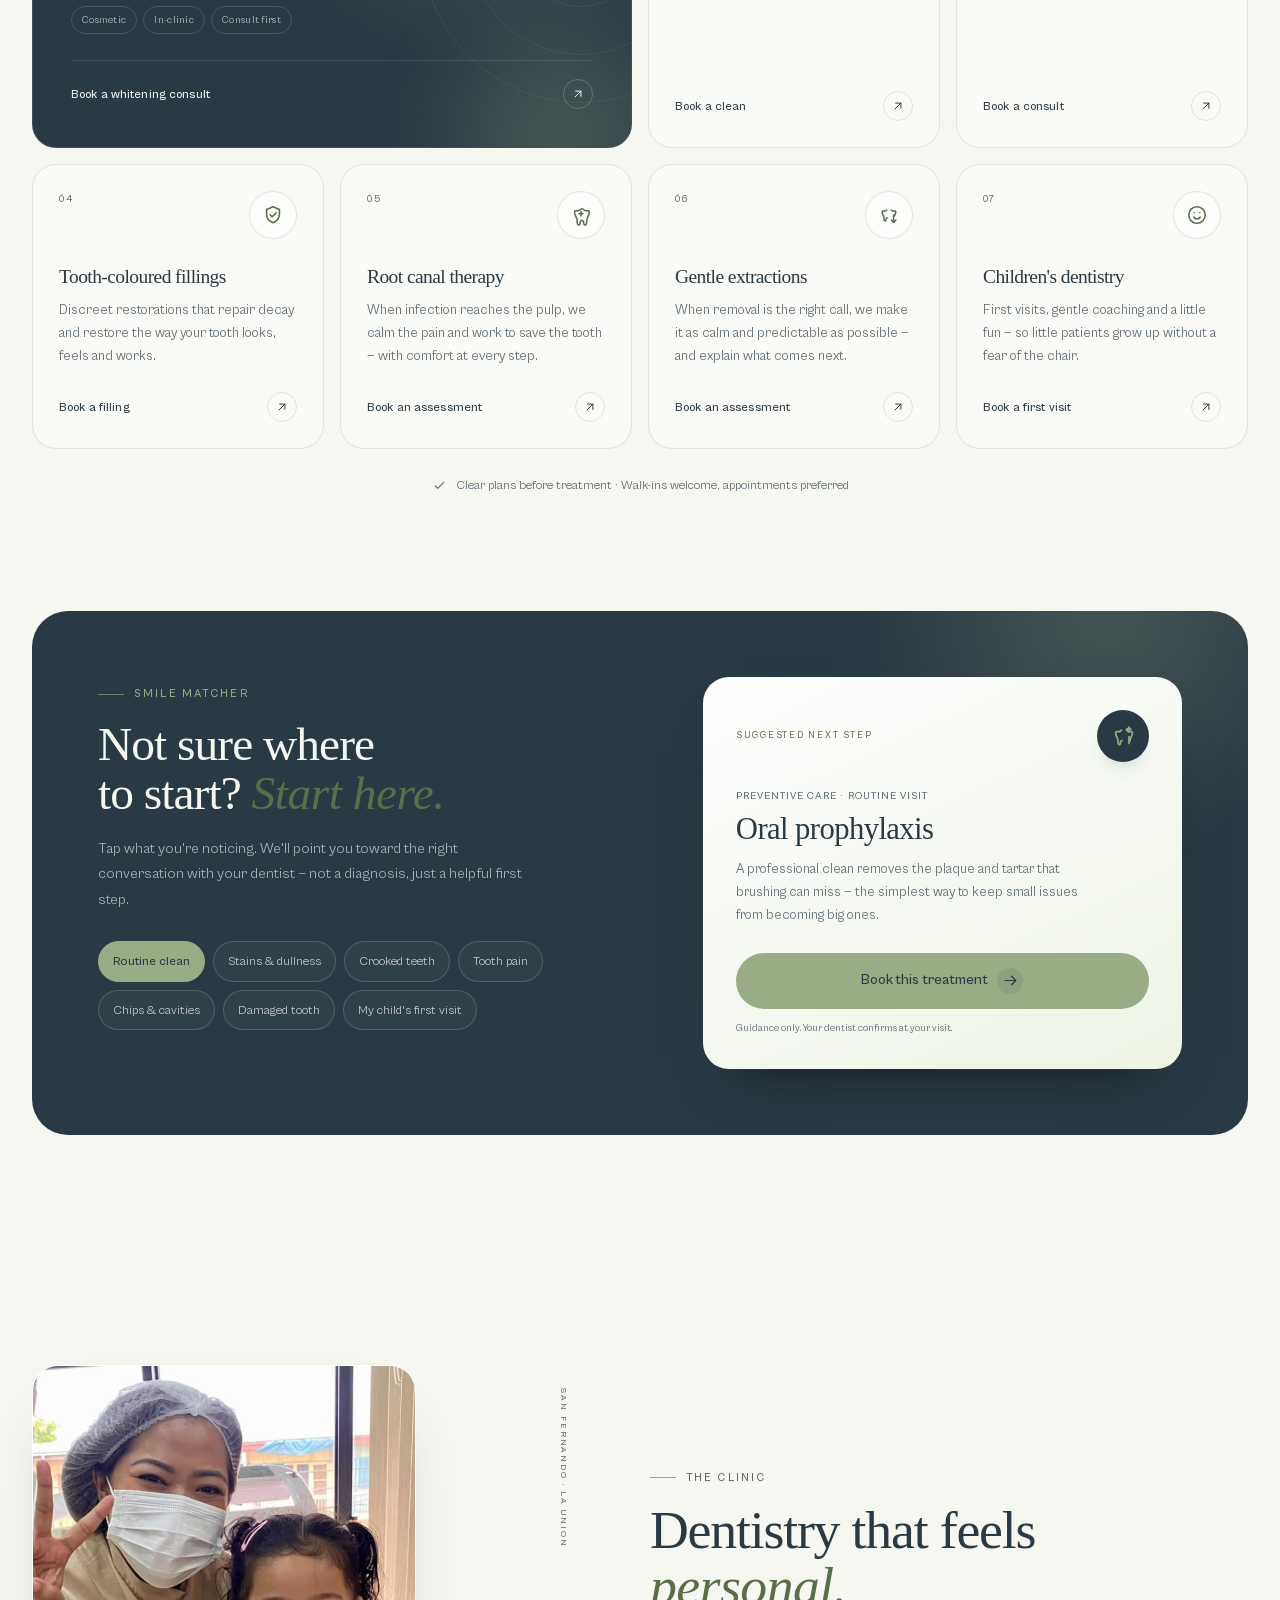
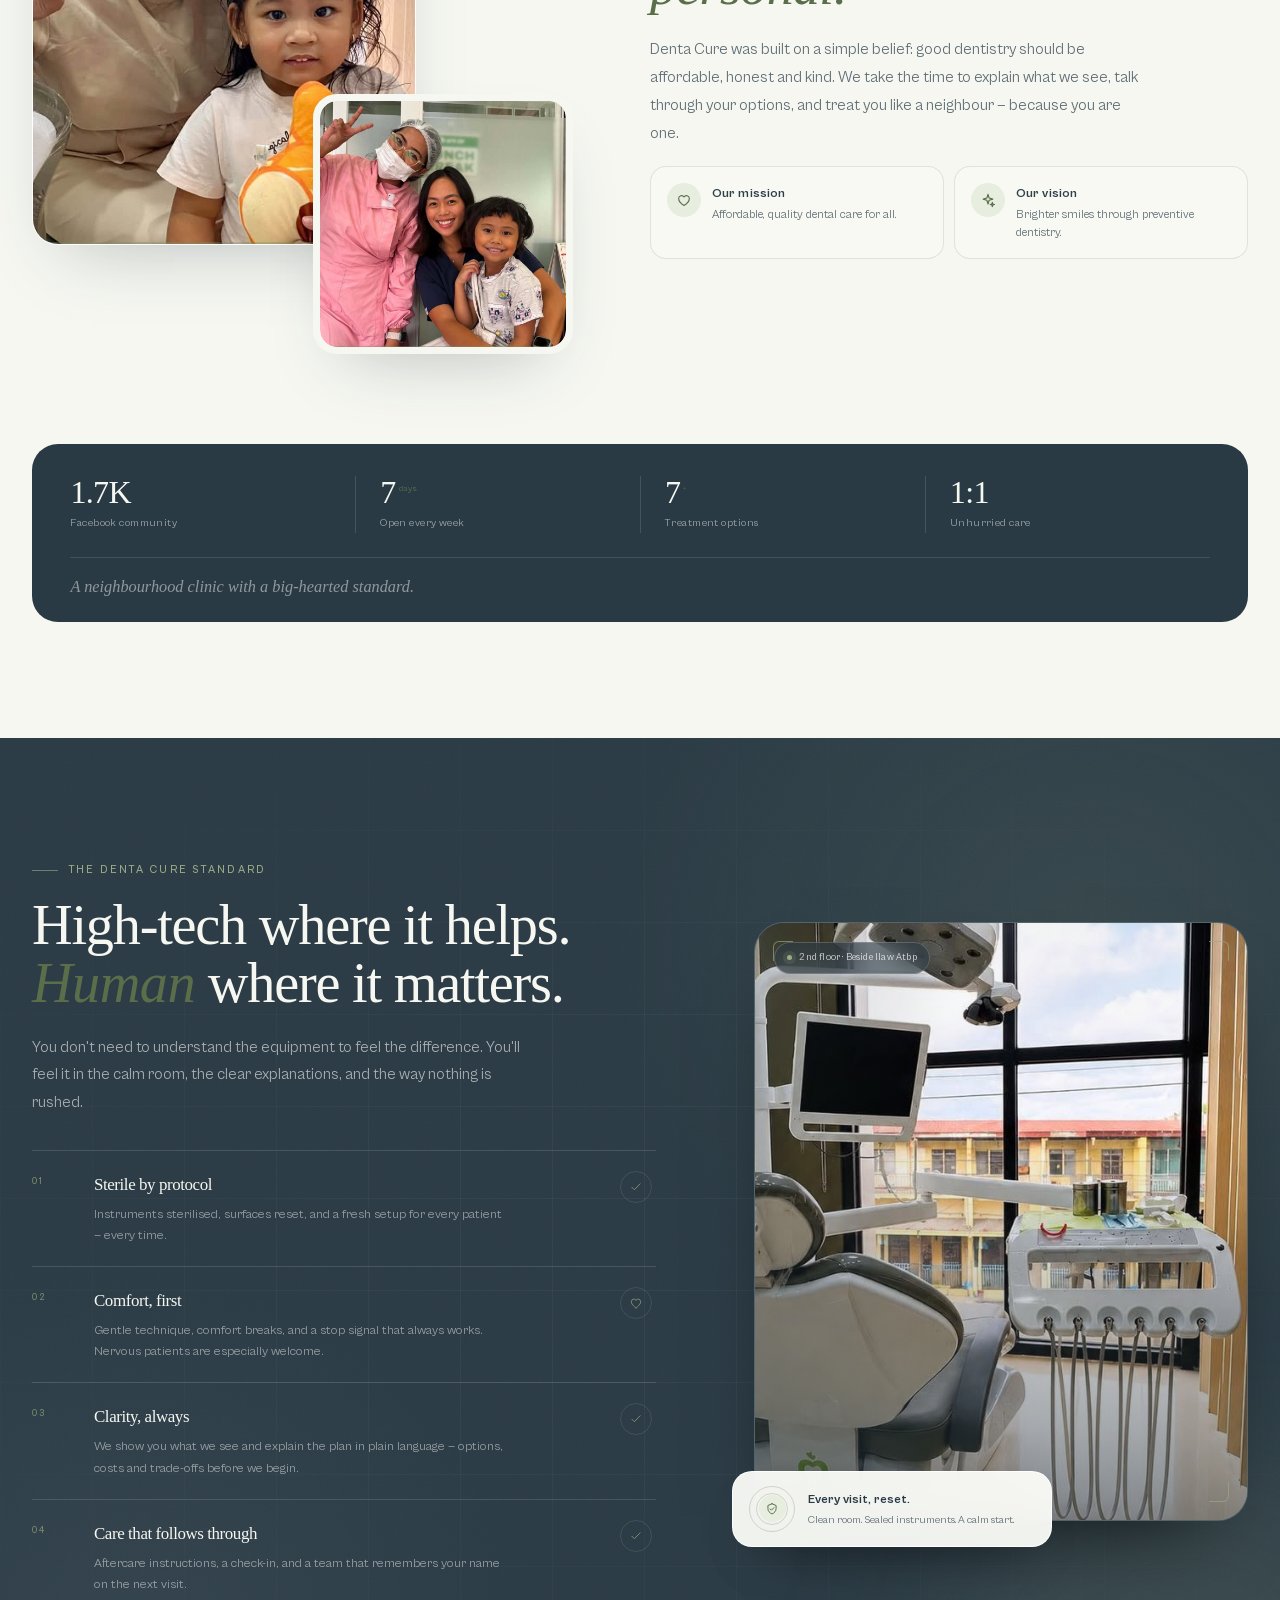
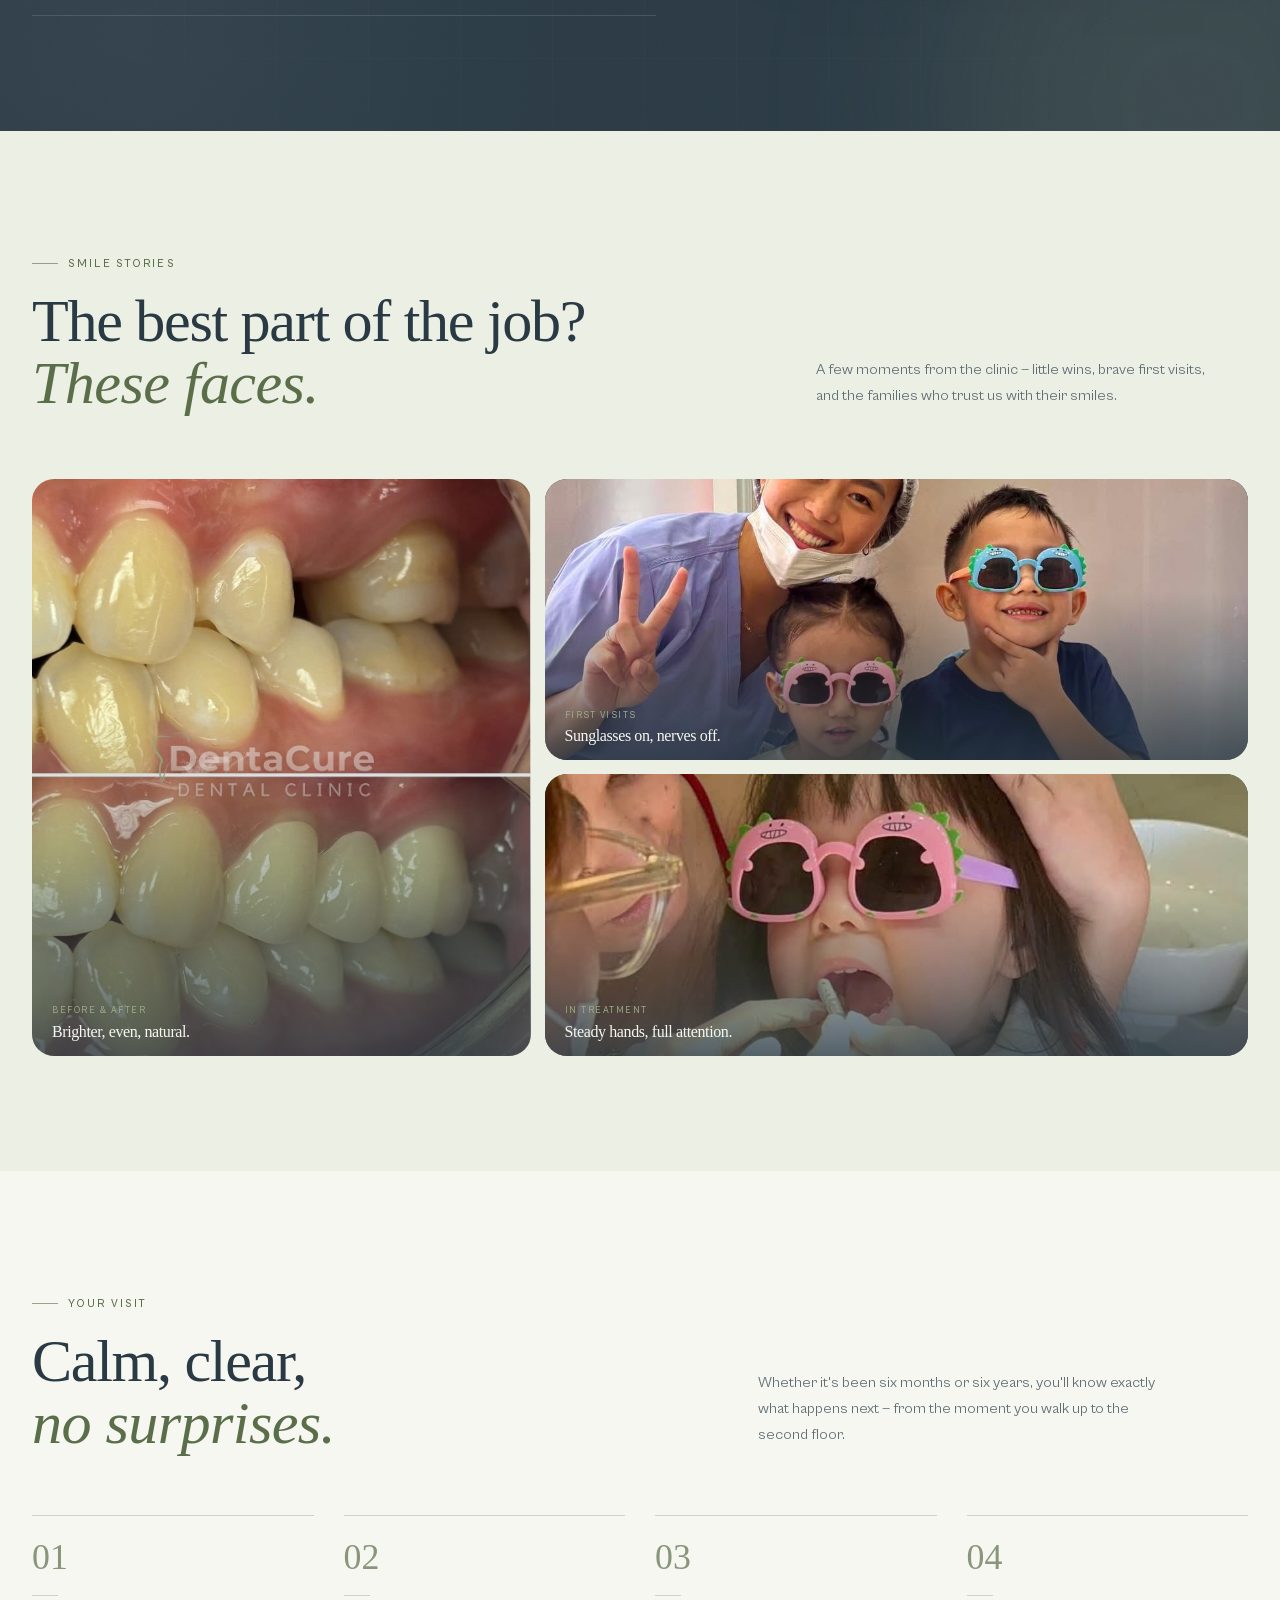
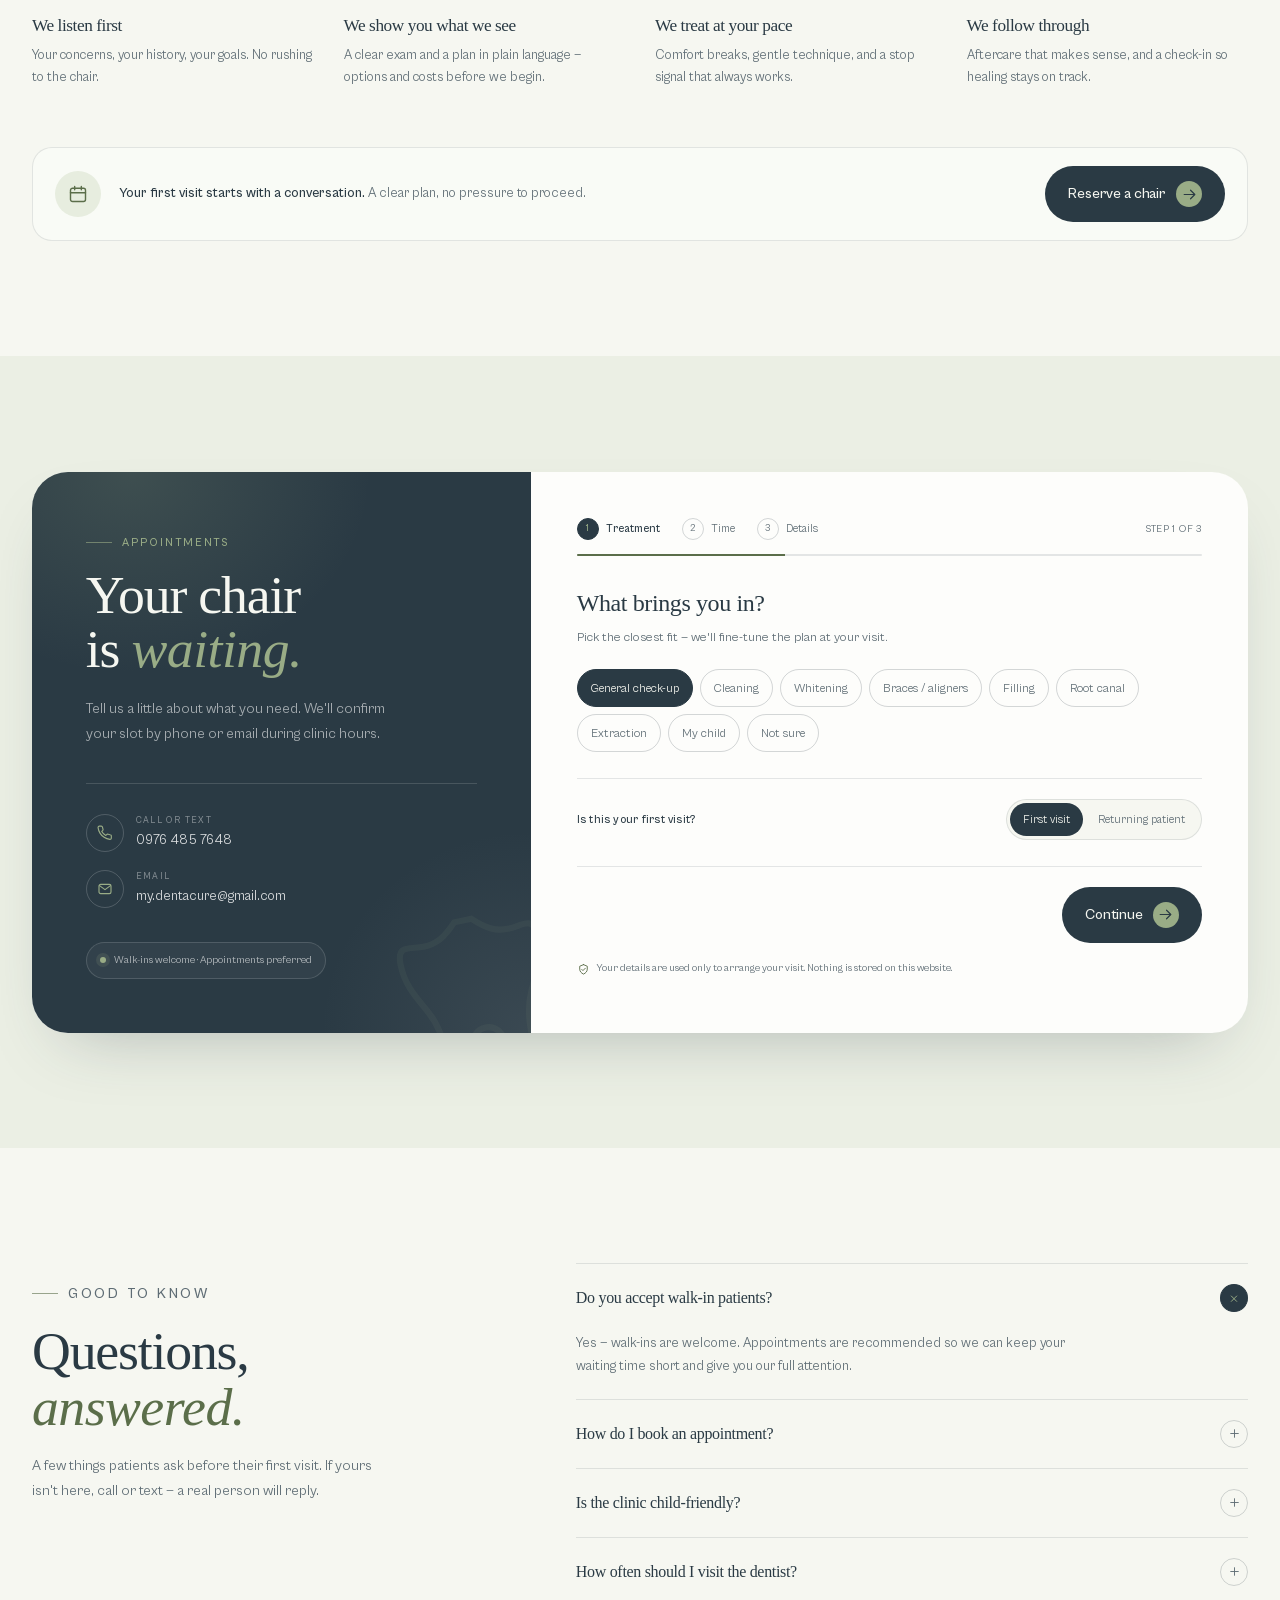
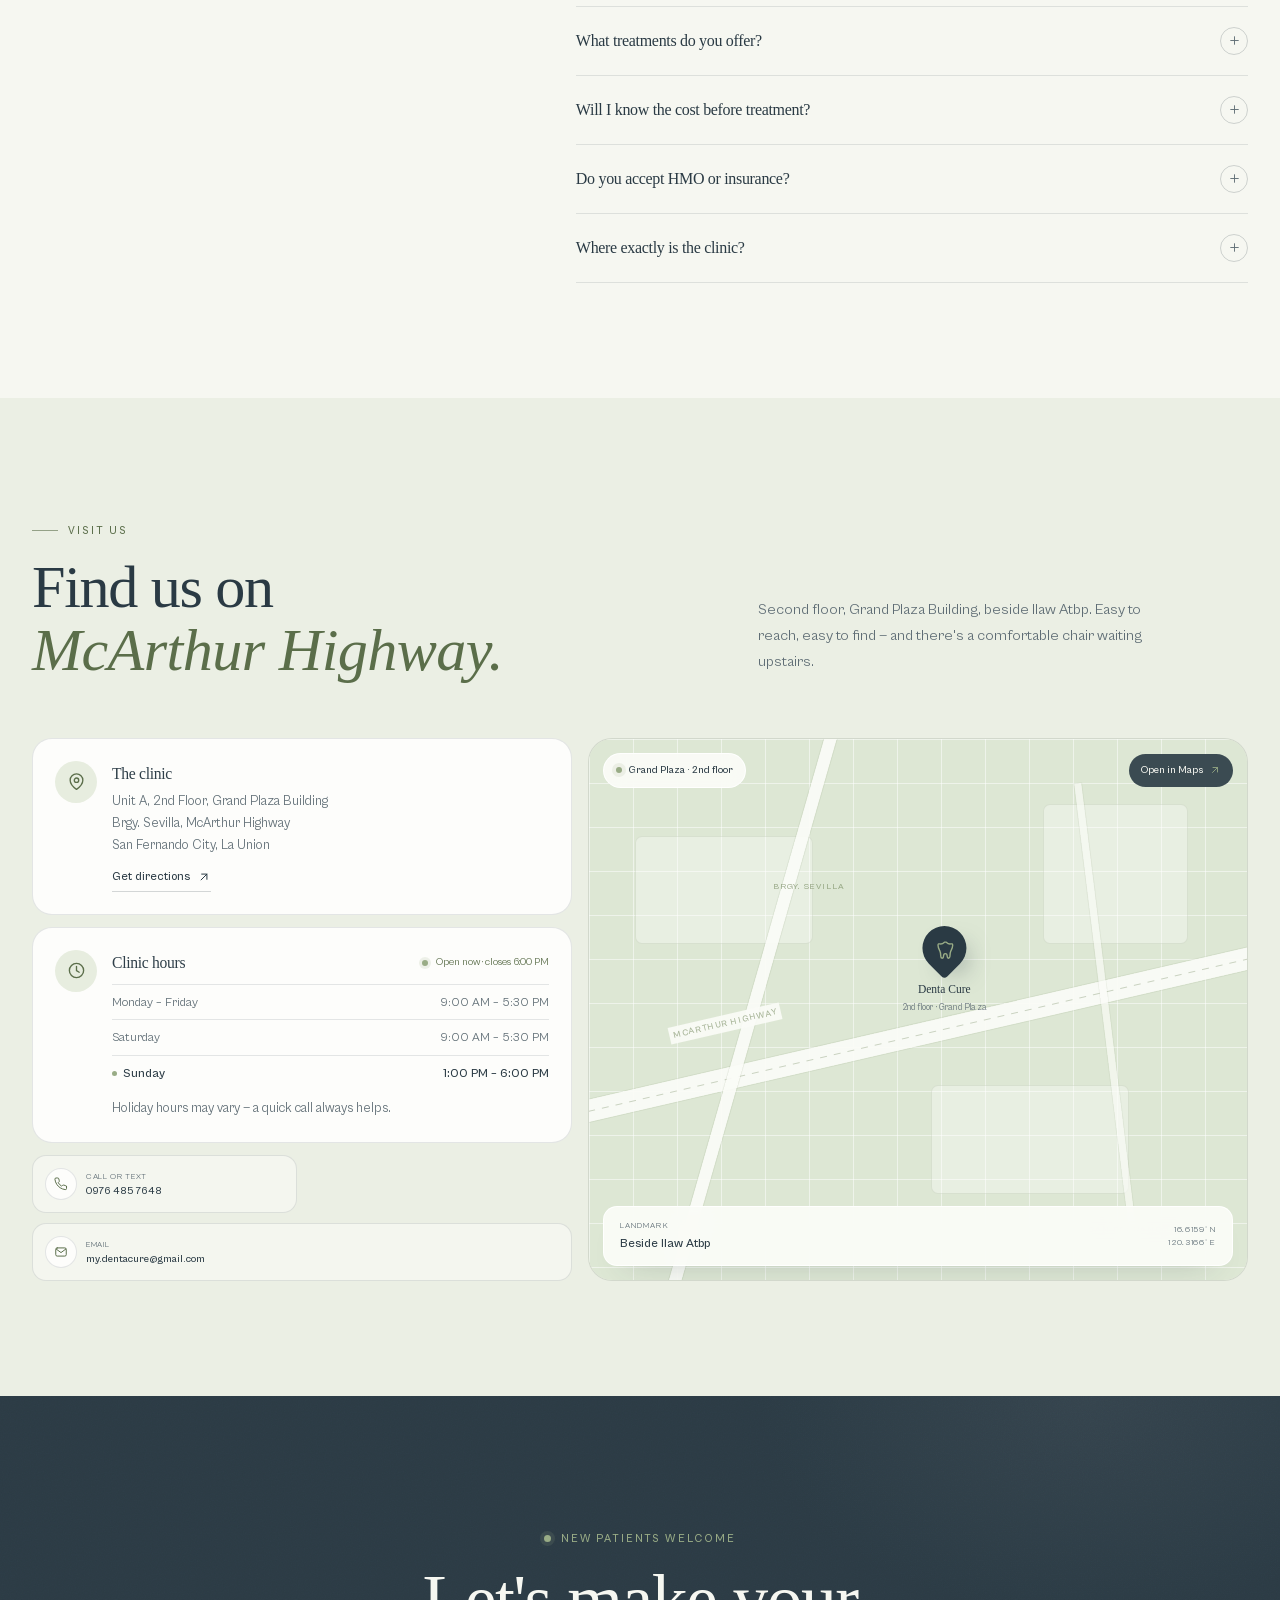
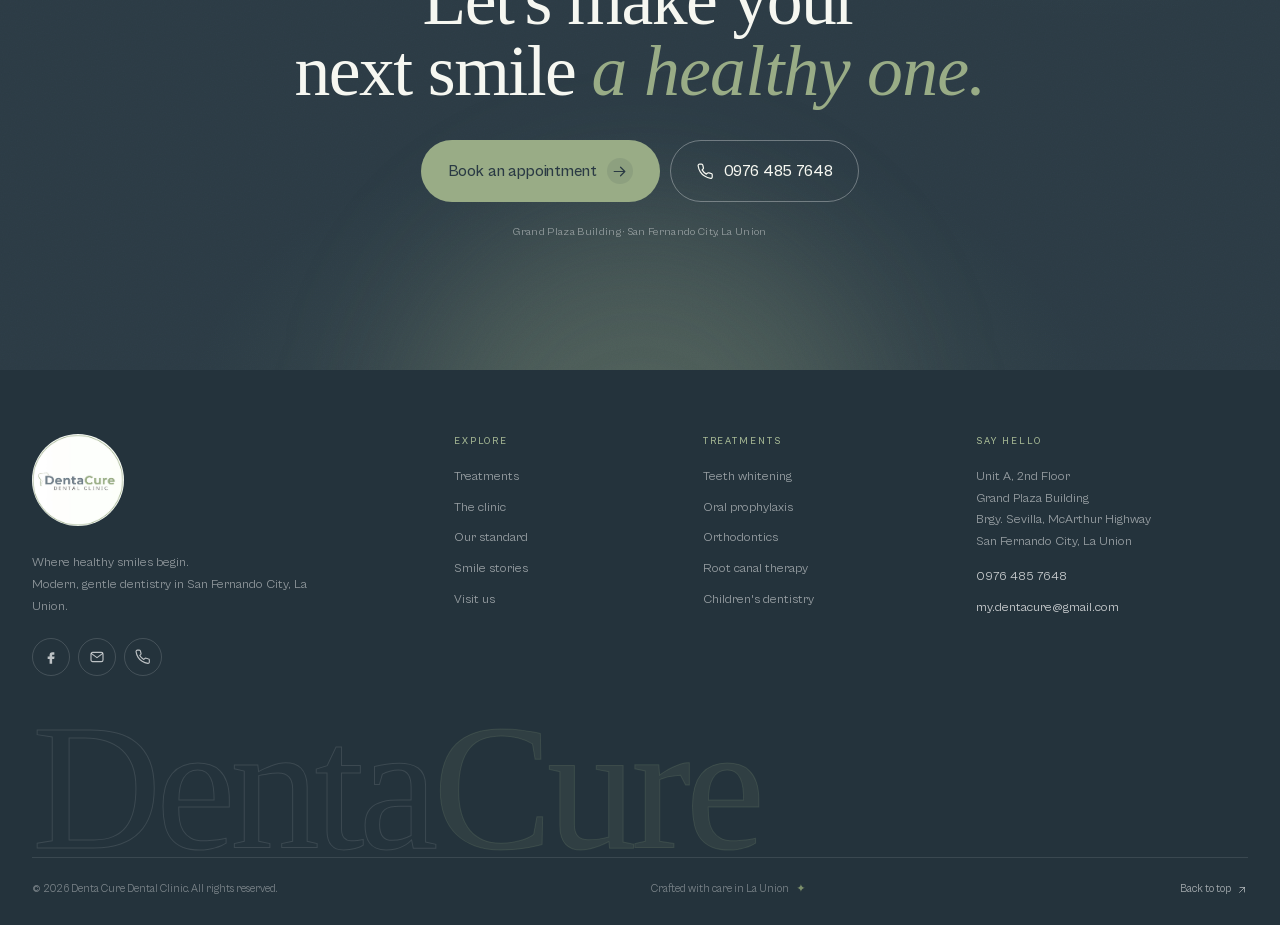
==== commit f435a0d7: "Palette sampled from the logo: sage and slate, slate topbar, branded favicon" ====
--- a/index.html
+++ b/index.html
@@ -5,7 +5,7 @@
   <meta name="viewport" content="width=device-width, initial-scale=1">
   <title>Denta Cure Dental Clinic | Modern, Gentle Dentistry in San Fernando, La Union</title>
   <meta name="description" content="Where healthy smiles begin. Modern, gentle dental care in San Fernando City, La Union — whitening, cleaning, orthodontics, fillings, root canals and children's dentistry. Book your visit.">
-  <meta name="theme-color" content="#2b4bff">
+  <meta name="theme-color" content="#2a3a44">
   <meta name="color-scheme" content="light">
 
   <!-- Open Graph -->
@@ -24,7 +24,7 @@
   <link rel="preload" href="assets/fonts/boska-500.woff2" as="font" type="font/woff2" crossorigin>
   <link rel="preload" href="assets/fonts/cabinet-grotesk-400.woff2" as="font" type="font/woff2" crossorigin>
   <link rel="stylesheet" href="assets/fonts/fonts.css">
-  <link rel="stylesheet" href="styles.css?v=4">
+  <link rel="stylesheet" href="styles.css?v=5">
   <script>document.documentElement.classList.add('js');</script>
 </head>
 <body>
--- a/styles.css
+++ b/styles.css
@@ -5,26 +5,26 @@
 
 /* ---------- 1. Tokens & reset ---------- */
 :root {
-  --ink: #0f1a2e;
-  --ink-soft: #16213a;
-  --ink-2: #1b2846;
-  --cream: #fbfaf6;
-  --cream-deep: #f1ede4;
-  --paper: #ffffff;
+  --ink: #2a3a44;
+  --ink-soft: #344550;
+  --ink-2: #3d4f5b;
+  --cream: #f6f7f1;
+  --cream-deep: #ebefe4;
+  --paper: #fdfdfb;
   --white: #ffffff;
-  --mint: #2b4bff;
-  --mint-bright: #5c74ff;
-  --mint-pale: #e6ecff;
-  --sage: #f06449;
-  --sage-deep: #c94a33;
-  --sage-pale: #fdeae4;
-  --text: #15203a;
-  --muted: #5b6478;
-  --muted-light: #98a1b3;
-  --line: rgba(15, 26, 46, 0.12);
-  --line-strong: rgba(15, 26, 46, 0.2);
+  --mint: #99ac86;
+  --mint-bright: #b3c4a2;
+  --mint-pale: #e7eddf;
+  --sage: #7c8f6b;
+  --sage-deep: #5b6e4a;
+  --sage-pale: #e9eedf;
+  --text: #2f3f49;
+  --muted: #5e6c74;
+  --muted-light: #9aa6ac;
+  --line: rgba(42, 58, 68, 0.12);
+  --line-strong: rgba(42, 58, 68, 0.2);
   --line-light: rgba(255, 255, 255, 0.16);
-  --coral: #e8613f;
+  --coral: #a9714f;
 
   --font-display: "Boska", "Iowan Old Style", Georgia, serif;
   --font-body: "Cabinet Grotesk", "Segoe UI", system-ui, sans-serif;
@@ -38,8 +38,8 @@
   --ease: cubic-bezier(0.22, 1, 0.36, 1);
   --ease-soft: cubic-bezier(0.4, 0, 0.2, 1);
 
-  --shadow-soft: 0 30px 70px -35px rgba(15, 26, 46, 0.35);
-  --shadow-card: 0 20px 45px -28px rgba(15, 26, 46, 0.28);
+  --shadow-soft: 0 30px 70px -35px rgba(42, 58, 68, 0.35);
+  --shadow-card: 0 20px 45px -28px rgba(42, 58, 68, 0.28);
 }
 
 *,
@@ -223,7 +223,7 @@
   flex: none;
   border-radius: 50%;
   background: var(--mint);
-  box-shadow: 0 0 0 4px rgba(43, 75, 255, 0.14);
+  box-shadow: 0 0 0 4px rgba(153, 172, 134, 0.14);
 }
 
 .pulse-dot::after {
@@ -312,8 +312,8 @@
 }
 
 .btn-ink:hover {
-  background: #1a2742;
-  box-shadow: 0 16px 36px -18px rgba(15, 26, 46, 0.6);
+  background: #1f2c34;
+  box-shadow: 0 16px 36px -18px rgba(42, 58, 68, 0.6);
 }
 
 .btn-mint {
@@ -322,13 +322,13 @@
 }
 
 .btn-mint .btn-ico {
-  background: rgba(15, 26, 46, 0.1);
+  background: rgba(42, 58, 68, 0.1);
   color: var(--ink);
 }
 
 .btn-mint:hover {
   background: var(--mint-bright);
-  box-shadow: 0 16px 36px -18px rgba(43, 75, 255, 0.55);
+  box-shadow: 0 16px 36px -18px rgba(153, 172, 134, 0.55);
 }
 
 .btn-ghost {
@@ -338,7 +338,7 @@
 
 .btn-ghost:hover {
   border-color: var(--ink);
-  background: rgba(15, 26, 46, 0.045);
+  background: rgba(42, 58, 68, 0.045);
 }
 
 .btn-outline-light {
@@ -422,14 +422,14 @@
   width: 0;
   height: 100%;
   background: linear-gradient(90deg, var(--mint), var(--sage));
-  box-shadow: 0 0 14px rgba(43, 75, 255, 0.6);
+  box-shadow: 0 0 14px rgba(153, 172, 134, 0.6);
 }
 
 /* ---------- 4. Top bar ---------- */
 .topbar {
   position: relative;
   z-index: 90;
-  background: var(--mint);
+  background: var(--ink);
   color: rgba(255, 255, 255, 0.8);
 }
 
@@ -452,7 +452,7 @@
 }
 
 .topbar-star {
-  color: #ffd7cc;
+  color: #d8e3ca;
   font-size: 0.75rem;
 }
 
@@ -499,13 +499,13 @@
   flex: none;
   border-radius: 50%;
   background: var(--mint);
-  box-shadow: 0 0 0 3px rgba(43, 75, 255, 0.16);
+  box-shadow: 0 0 0 3px rgba(153, 172, 134, 0.16);
   transition: background 0.3s, box-shadow 0.3s;
 }
 
 .live.is-closed .dot {
-  background: #e7a07c;
-  box-shadow: 0 0 0 3px rgba(231, 160, 124, 0.14);
+  background: #b06a4f;
+  box-shadow: 0 0 0 3px rgba(169, 106, 79, 0.14);
 }
 
 .live.is-closed {
@@ -528,7 +528,7 @@
 .site-header.is-scrolled {
   background: rgba(251, 252, 248, 0.92);
   border-color: var(--line);
-  box-shadow: 0 18px 40px -30px rgba(15, 26, 46, 0.4);
+  box-shadow: 0 18px 40px -30px rgba(42, 58, 68, 0.4);
 }
 
 .nav-inner {
@@ -586,7 +586,7 @@
   border-radius: 13px;
   background: var(--ink);
   color: var(--mint);
-  box-shadow: 0 8px 20px -12px rgba(15, 26, 46, 0.6);
+  box-shadow: 0 8px 20px -12px rgba(42, 58, 68, 0.6);
   transition: transform 0.5s var(--ease), background 0.4s var(--ease);
 }
 
@@ -757,7 +757,7 @@
 }
 
 .site-header.menu-open .brand-mark {
-  background: rgba(43, 75, 255, 0.12);
+  background: rgba(153, 172, 134, 0.12);
 }
 
 .site-header.menu-open .menu-toggle {
@@ -861,8 +861,8 @@
   position: absolute;
   inset: 0;
   background:
-    radial-gradient(ellipse 70% 80% at 78% 32%, rgba(43, 75, 255, 0.10), transparent 60%),
-    radial-gradient(ellipse 55% 65% at 12% 78%, rgba(240, 100, 73, 0.07), transparent 62%),
+    radial-gradient(ellipse 70% 80% at 78% 32%, rgba(153, 172, 134, 0.10), transparent 60%),
+    radial-gradient(ellipse 55% 65% at 12% 78%, rgba(115, 125, 132, 0.07), transparent 62%),
     linear-gradient(180deg, rgba(255, 255, 255, 0.7), transparent 40%);
 }
 
@@ -874,8 +874,8 @@
   position: absolute;
   inset: 0;
   background-image:
-    linear-gradient(rgba(15, 26, 46, 0.055) 1px, transparent 1px),
-    linear-gradient(90deg, rgba(15, 26, 46, 0.055) 1px, transparent 1px);
+    linear-gradient(rgba(42, 58, 68, 0.055) 1px, transparent 1px),
+    linear-gradient(90deg, rgba(42, 58, 68, 0.055) 1px, transparent 1px);
   background-size: 82px 82px;
   mask-image: radial-gradient(ellipse 80% 75% at 50% 45%, #000 15%, transparent 75%);
   -webkit-mask-image: radial-gradient(ellipse 80% 75% at 50% 45%, #000 15%, transparent 75%);
@@ -893,7 +893,7 @@
   height: 420px;
   top: -140px;
   right: 4%;
-  background: rgba(43, 75, 255, 0.18);
+  background: rgba(153, 172, 134, 0.18);
   animation: float-orb 16s ease-in-out infinite;
 }
 
@@ -902,7 +902,7 @@
   height: 360px;
   bottom: -160px;
   left: -80px;
-  background: rgba(240, 100, 73, 0.10);
+  background: rgba(115, 125, 132, 0.10);
   animation: float-orb 20s ease-in-out infinite reverse;
 }
 
@@ -1033,7 +1033,7 @@
   border-radius: 32px;
   background: rgba(255, 255, 255, 0.62);
   border: 1px solid rgba(255, 255, 255, 0.9);
-  box-shadow: var(--shadow-soft), inset 0 0 0 1px rgba(15, 26, 46, 0.045);
+  box-shadow: var(--shadow-soft), inset 0 0 0 1px rgba(42, 58, 68, 0.045);
   backdrop-filter: blur(10px);
   -webkit-backdrop-filter: blur(10px);
 }
@@ -1075,8 +1075,8 @@
   right: 0;
   top: 0;
   height: 1px;
-  background: linear-gradient(90deg, transparent, rgba(43, 75, 255, 0.95), transparent);
-  box-shadow: 0 0 18px rgba(43, 75, 255, 0.8);
+  background: linear-gradient(90deg, transparent, rgba(153, 172, 134, 0.95), transparent);
+  box-shadow: 0 0 18px rgba(153, 172, 134, 0.8);
   animation: scan 7s var(--ease-soft) infinite;
 }
 
@@ -1090,7 +1090,7 @@
   letter-spacing: 0.24em;
   text-transform: uppercase;
   color: rgba(255, 255, 255, 0.82);
-  text-shadow: 0 1px 8px rgba(15, 26, 46, 0.5);
+  text-shadow: 0 1px 8px rgba(42, 58, 68, 0.5);
 }
 
 .hud-tag i {
@@ -1118,7 +1118,7 @@
   background: rgba(255, 255, 255, 0.88);
   backdrop-filter: blur(12px);
   -webkit-backdrop-filter: blur(12px);
-  box-shadow: 0 10px 26px -18px rgba(15, 26, 46, 0.5);
+  box-shadow: 0 10px 26px -18px rgba(42, 58, 68, 0.5);
   font-size: 0.68rem;
   font-weight: 500;
   letter-spacing: 0.01em;
@@ -1149,7 +1149,7 @@
   padding: 11px 14px 11px 11px;
   border: 1px solid rgba(255, 255, 255, 0.18);
   border-radius: 17px;
-  background: rgba(15, 26, 46, 0.72);
+  background: rgba(42, 58, 68, 0.72);
   backdrop-filter: blur(14px);
   -webkit-backdrop-filter: blur(14px);
   color: var(--cream);
@@ -1199,7 +1199,7 @@
   background: rgba(251, 252, 248, 0.88);
   backdrop-filter: blur(18px);
   -webkit-backdrop-filter: blur(18px);
-  box-shadow: 0 24px 44px -28px rgba(15, 26, 46, 0.55);
+  box-shadow: 0 24px 44px -28px rgba(42, 58, 68, 0.55);
   animation: float-card 8s ease-in-out infinite;
 }
 
@@ -1216,7 +1216,7 @@
   height: 5px;
   border-radius: 50%;
   background: var(--sage);
-  box-shadow: 0 0 0 3px rgba(240, 100, 73, 0.18);
+  box-shadow: 0 0 0 3px rgba(115, 125, 132, 0.18);
 }
 
 .float-art {
@@ -1272,7 +1272,7 @@
   border-radius: 50%;
   background: var(--ink);
   border: 1px solid rgba(255, 255, 255, 0.18);
-  box-shadow: 0 22px 40px -22px rgba(15, 26, 46, 0.6);
+  box-shadow: 0 22px 40px -22px rgba(42, 58, 68, 0.6);
 }
 
 .seal svg {
@@ -1451,7 +1451,7 @@
   position: absolute;
   inset: 0;
   pointer-events: none;
-  background: radial-gradient(circle at 85% 10%, rgba(43, 75, 255, 0.14), transparent 45%);
+  background: radial-gradient(circle at 85% 10%, rgba(153, 172, 134, 0.14), transparent 45%);
   opacity: 0;
   transition: opacity 0.45s var(--ease);
 }
@@ -1505,7 +1505,7 @@
 .service-card:hover .service-icon {
   transform: translateY(-2px);
   background: var(--mint-pale);
-  border-color: rgba(43, 75, 255, 0.4);
+  border-color: rgba(153, 172, 134, 0.4);
   color: var(--ink);
 }
 
@@ -1583,14 +1583,14 @@
 }
 
 .service-feature::before {
-  background: radial-gradient(circle at 78% 18%, rgba(43, 75, 255, 0.26), transparent 48%);
+  background: radial-gradient(circle at 78% 18%, rgba(153, 172, 134, 0.26), transparent 48%);
   opacity: 1;
 }
 
 .service-feature:hover {
   background: var(--ink-soft);
-  border-color: rgba(43, 75, 255, 0.3);
-  box-shadow: 0 34px 70px -38px rgba(15, 26, 46, 0.7);
+  border-color: rgba(153, 172, 134, 0.3);
+  box-shadow: 0 34px 70px -38px rgba(42, 58, 68, 0.7);
 }
 
 .card-glow {
@@ -1601,7 +1601,7 @@
   right: -100px;
   bottom: -160px;
   border-radius: 50%;
-  background: radial-gradient(circle, rgba(43, 75, 255, 0.28), transparent 65%);
+  background: radial-gradient(circle, rgba(153, 172, 134, 0.28), transparent 65%);
   filter: blur(28px);
   pointer-events: none;
 }
@@ -1642,9 +1642,9 @@
   top: 28px;
   right: 92px;
   padding: 5px 10px;
-  border: 1px solid rgba(43, 75, 255, 0.25);
+  border: 1px solid rgba(153, 172, 134, 0.25);
   border-radius: 100px;
-  background: rgba(43, 75, 255, 0.08);
+  background: rgba(153, 172, 134, 0.08);
   font-size: 0.56rem;
   font-weight: 500;
   letter-spacing: 0.12em;
@@ -1703,7 +1703,7 @@
 .feature-rings span {
   position: absolute;
   inset: 0;
-  border: 1px solid rgba(43, 75, 255, 0.12);
+  border: 1px solid rgba(153, 172, 134, 0.12);
   border-radius: 50%;
 }
 
@@ -1753,7 +1753,7 @@
   top: -260px;
   right: -120px;
   border-radius: 50%;
-  background: radial-gradient(circle, rgba(43, 75, 255, 0.24), transparent 65%);
+  background: radial-gradient(circle, rgba(153, 172, 134, 0.24), transparent 65%);
   filter: blur(20px);
 }
 
@@ -1767,7 +1767,7 @@
 }
 
 .matcher-copy h2 .serif-accent {
-  color: var(--mint);
+  color: var(--sage-deep);
 }
 
 .matcher-copy > p:not(.eyebrow) {
@@ -1797,7 +1797,7 @@
 }
 
 .match-chip:hover {
-  border-color: rgba(43, 75, 255, 0.5);
+  border-color: rgba(153, 172, 134, 0.5);
   color: var(--cream);
   transform: translateY(-1px);
 }
@@ -1851,7 +1851,7 @@
   border-radius: 50%;
   background: var(--ink);
   color: var(--mint);
-  box-shadow: 0 12px 24px -16px rgba(15, 26, 46, 0.6);
+  box-shadow: 0 12px 24px -16px rgba(42, 58, 68, 0.6);
 }
 
 .result-icon .ico {
@@ -2195,7 +2195,7 @@
   font-weight: 400;
   letter-spacing: 0.03em;
   vertical-align: super;
-  color: var(--mint);
+  color: var(--sage-deep);
 }
 
 .stat > span {
@@ -2235,8 +2235,8 @@
   position: absolute;
   inset: 0;
   background:
-    radial-gradient(ellipse 60% 70% at 85% 20%, rgba(43, 75, 255, 0.11), transparent 62%),
-    radial-gradient(ellipse 50% 60% at 10% 90%, rgba(240, 100, 73, 0.12), transparent 65%);
+    radial-gradient(ellipse 60% 70% at 85% 20%, rgba(153, 172, 134, 0.11), transparent 62%),
+    radial-gradient(ellipse 50% 60% at 10% 90%, rgba(115, 125, 132, 0.12), transparent 65%);
 }
 
 .standard-grid-lines {
@@ -2257,7 +2257,7 @@
   right: -160px;
   bottom: -220px;
   border-radius: 50%;
-  background: rgba(43, 75, 255, 0.14);
+  background: rgba(153, 172, 134, 0.14);
   filter: blur(90px);
 }
 
@@ -2285,7 +2285,7 @@
 }
 
 .standard-copy h2 .serif-accent {
-  color: var(--mint);
+  color: var(--sage-deep);
 }
 
 .standard-lede {
@@ -2381,15 +2381,15 @@
   position: absolute;
   inset: 0;
   background:
-    linear-gradient(180deg, rgba(15, 26, 46, 0.05) 0%, transparent 35%, rgba(15, 26, 46, 0.55) 100%),
-    linear-gradient(90deg, rgba(15, 26, 46, 0.2), transparent 40%);
+    linear-gradient(180deg, rgba(42, 58, 68, 0.05) 0%, transparent 35%, rgba(42, 58, 68, 0.55) 100%),
+    linear-gradient(90deg, rgba(42, 58, 68, 0.2), transparent 40%);
   pointer-events: none;
 }
 
 .suite-frame .corner {
   width: 20px;
   height: 20px;
-  border-color: rgba(43, 75, 255, 0.65);
+  border-color: rgba(153, 172, 134, 0.65);
 }
 
 .suite-frame .corner.tl { top: 18px; left: 18px; }
@@ -2423,7 +2423,7 @@
   padding: 7px 12px;
   border: 1px solid rgba(255, 255, 255, 0.18);
   border-radius: 100px;
-  background: rgba(15, 26, 46, 0.6);
+  background: rgba(42, 58, 68, 0.6);
   backdrop-filter: blur(12px);
   font-size: 0.6rem;
   letter-spacing: 0.02em;
@@ -2574,7 +2574,7 @@
 .gallery-shade {
   position: absolute;
   inset: 0;
-  background: linear-gradient(180deg, rgba(15, 26, 46, 0) 40%, rgba(15, 26, 46, 0.78) 100%);
+  background: linear-gradient(180deg, rgba(42, 58, 68, 0) 40%, rgba(42, 58, 68, 0.78) 100%);
   transition: opacity 0.4s;
 }
 
@@ -2617,7 +2617,7 @@
   height: 36px;
   border: 1px solid rgba(255, 255, 255, 0.35);
   border-radius: 50%;
-  background: rgba(15, 26, 46, 0.32);
+  background: rgba(42, 58, 68, 0.32);
   backdrop-filter: blur(10px);
   color: var(--cream);
   opacity: 0;
@@ -2791,8 +2791,8 @@
   z-index: -1;
   inset: 0;
   background:
-    radial-gradient(ellipse 80% 60% at 20% 0%, rgba(43, 75, 255, 0.18), transparent 60%),
-    radial-gradient(ellipse 70% 60% at 100% 100%, rgba(240, 100, 73, 0.22), transparent 60%);
+    radial-gradient(ellipse 80% 60% at 20% 0%, rgba(153, 172, 134, 0.18), transparent 60%),
+    radial-gradient(ellipse 70% 60% at 100% 100%, rgba(115, 125, 132, 0.22), transparent 60%);
 }
 
 .booking-aside h2 {
@@ -3141,7 +3141,7 @@
 .field textarea:focus {
   outline: 0;
   border-color: var(--sage-deep);
-  box-shadow: 0 0 0 3px rgba(240, 100, 73, 0.18);
+  box-shadow: 0 0 0 3px rgba(115, 125, 132, 0.18);
 }
 
 .field input[type="date"] {
@@ -3302,7 +3302,7 @@
   border-radius: 50%;
   background: var(--mint);
   color: var(--ink);
-  box-shadow: 0 18px 36px -22px rgba(43, 75, 255, 0.8);
+  box-shadow: 0 18px 36px -22px rgba(153, 172, 134, 0.8);
 }
 
 .success-icon .ico {
@@ -3866,7 +3866,7 @@
   stroke-width: 1.5;
   stroke-linecap: round;
   stroke-linejoin: round;
-  box-shadow: 0 14px 24px -12px rgba(15, 26, 46, 0.6);
+  box-shadow: 0 14px 24px -12px rgba(42, 58, 68, 0.6);
   transform: rotate(-45deg);
 }
 
@@ -3934,7 +3934,7 @@
   font-size: 0.65rem;
   font-weight: 500;
   color: var(--ink);
-  box-shadow: 0 10px 24px -18px rgba(15, 26, 46, 0.5);
+  box-shadow: 0 10px 24px -18px rgba(42, 58, 68, 0.5);
 }
 
 .map-pill .pulse-dot {
@@ -3948,7 +3948,7 @@
   gap: 5px;
   padding: 8px 12px;
   border-radius: 100px;
-  background: rgba(15, 26, 46, 0.9);
+  background: rgba(42, 58, 68, 0.9);
   backdrop-filter: blur(10px);
   font-size: 0.64rem;
   font-weight: 500;
@@ -3981,7 +3981,7 @@
   border-radius: 14px;
   background: rgba(251, 252, 248, 0.93);
   backdrop-filter: blur(12px);
-  box-shadow: 0 16px 32px -24px rgba(15, 26, 46, 0.45);
+  box-shadow: 0 16px 32px -24px rgba(42, 58, 68, 0.45);
 }
 
 .map-bottom small {
@@ -4028,8 +4028,8 @@
   position: absolute;
   inset: 0;
   background:
-    radial-gradient(ellipse 55% 80% at 50% 110%, rgba(43, 75, 255, 0.18), transparent 65%),
-    radial-gradient(ellipse 40% 60% at 85% 0%, rgba(240, 100, 73, 0.14), transparent 65%);
+    radial-gradient(ellipse 55% 80% at 50% 110%, rgba(153, 172, 134, 0.18), transparent 65%),
+    radial-gradient(ellipse 40% 60% at 85% 0%, rgba(115, 125, 132, 0.14), transparent 65%);
 }
 
 .orb-c {
@@ -4038,7 +4038,7 @@
   left: 50%;
   bottom: -300px;
   transform: translateX(-50%);
-  background: rgba(43, 75, 255, 0.2);
+  background: rgba(153, 172, 134, 0.2);
 }
 
 .final-cta .grain {
@@ -4083,7 +4083,7 @@
 .site-footer {
   position: relative;
   padding-top: 64px;
-  background: #0a1324;
+  background: #24333c;
   color: var(--cream);
   overflow: hidden;
 }
@@ -4108,8 +4108,8 @@
 }
 
 .brand-light .brand-mark {
-  background: rgba(43, 75, 255, 0.1);
-  border: 1px solid rgba(43, 75, 255, 0.16);
+  background: rgba(153, 172, 134, 0.1);
+  border: 1px solid rgba(153, 172, 134, 0.16);
 }
 
 .footer-brand > p {
@@ -4163,7 +4163,7 @@
   font-weight: 500;
   letter-spacing: 0.2em;
   text-transform: uppercase;
-  color: #93a6ff;
+  color: #a9bc97;
 }
 
 .footer-col a,
@@ -4200,8 +4200,8 @@
 }
 
 .footer-mark span {
-  color: rgba(43, 75, 255, 0.1);
-  -webkit-text-stroke: 1px rgba(43, 75, 255, 0.16);
+  color: rgba(153, 172, 134, 0.1);
+  -webkit-text-stroke: 1px rgba(153, 172, 134, 0.16);
 }
 
 .footer-bottom {
@@ -4724,7 +4724,7 @@
     grid-template-columns: 0.8fr 1.2fr;
     gap: 8px;
     padding: 9px 12px calc(9px + env(safe-area-inset-bottom));
-    background: rgba(15, 26, 46, 0.96);
+    background: rgba(42, 58, 68, 0.96);
     border-top: 1px solid rgba(255, 255, 255, 0.12);
     backdrop-filter: blur(14px);
   }
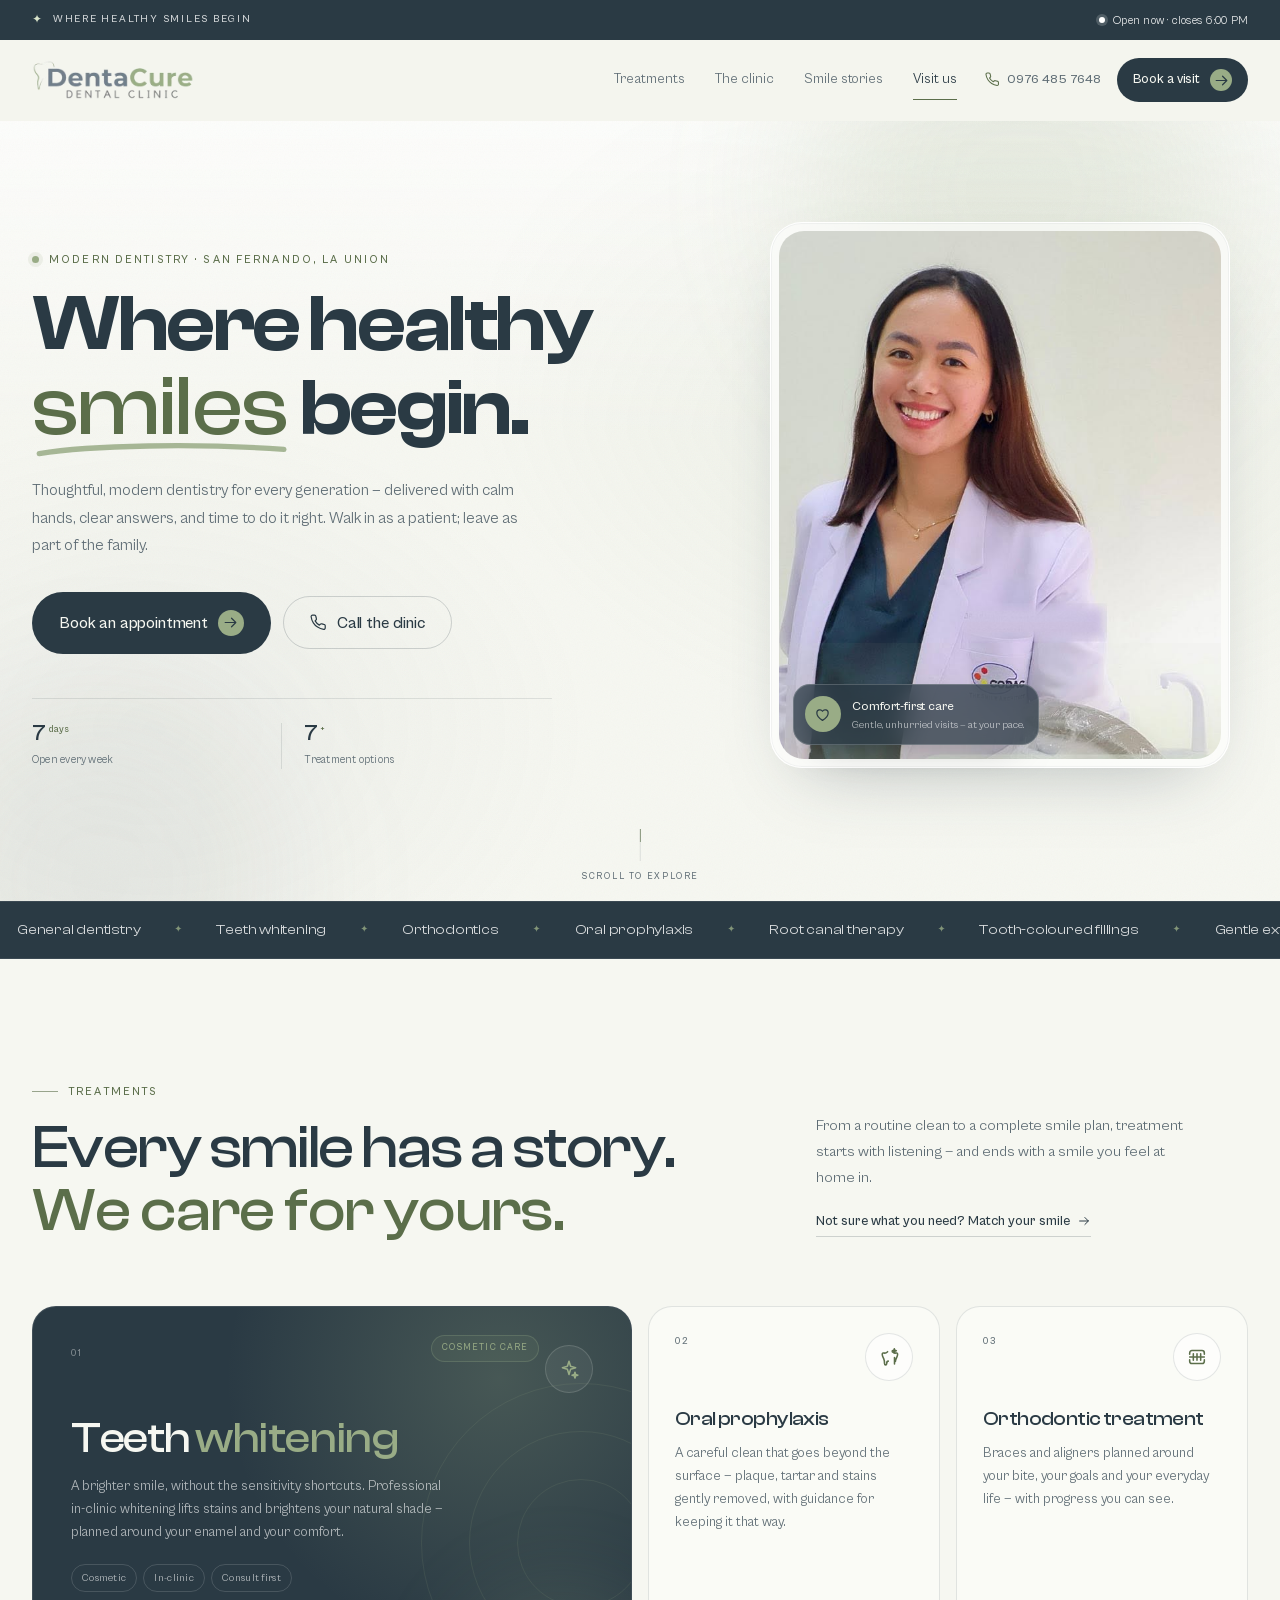
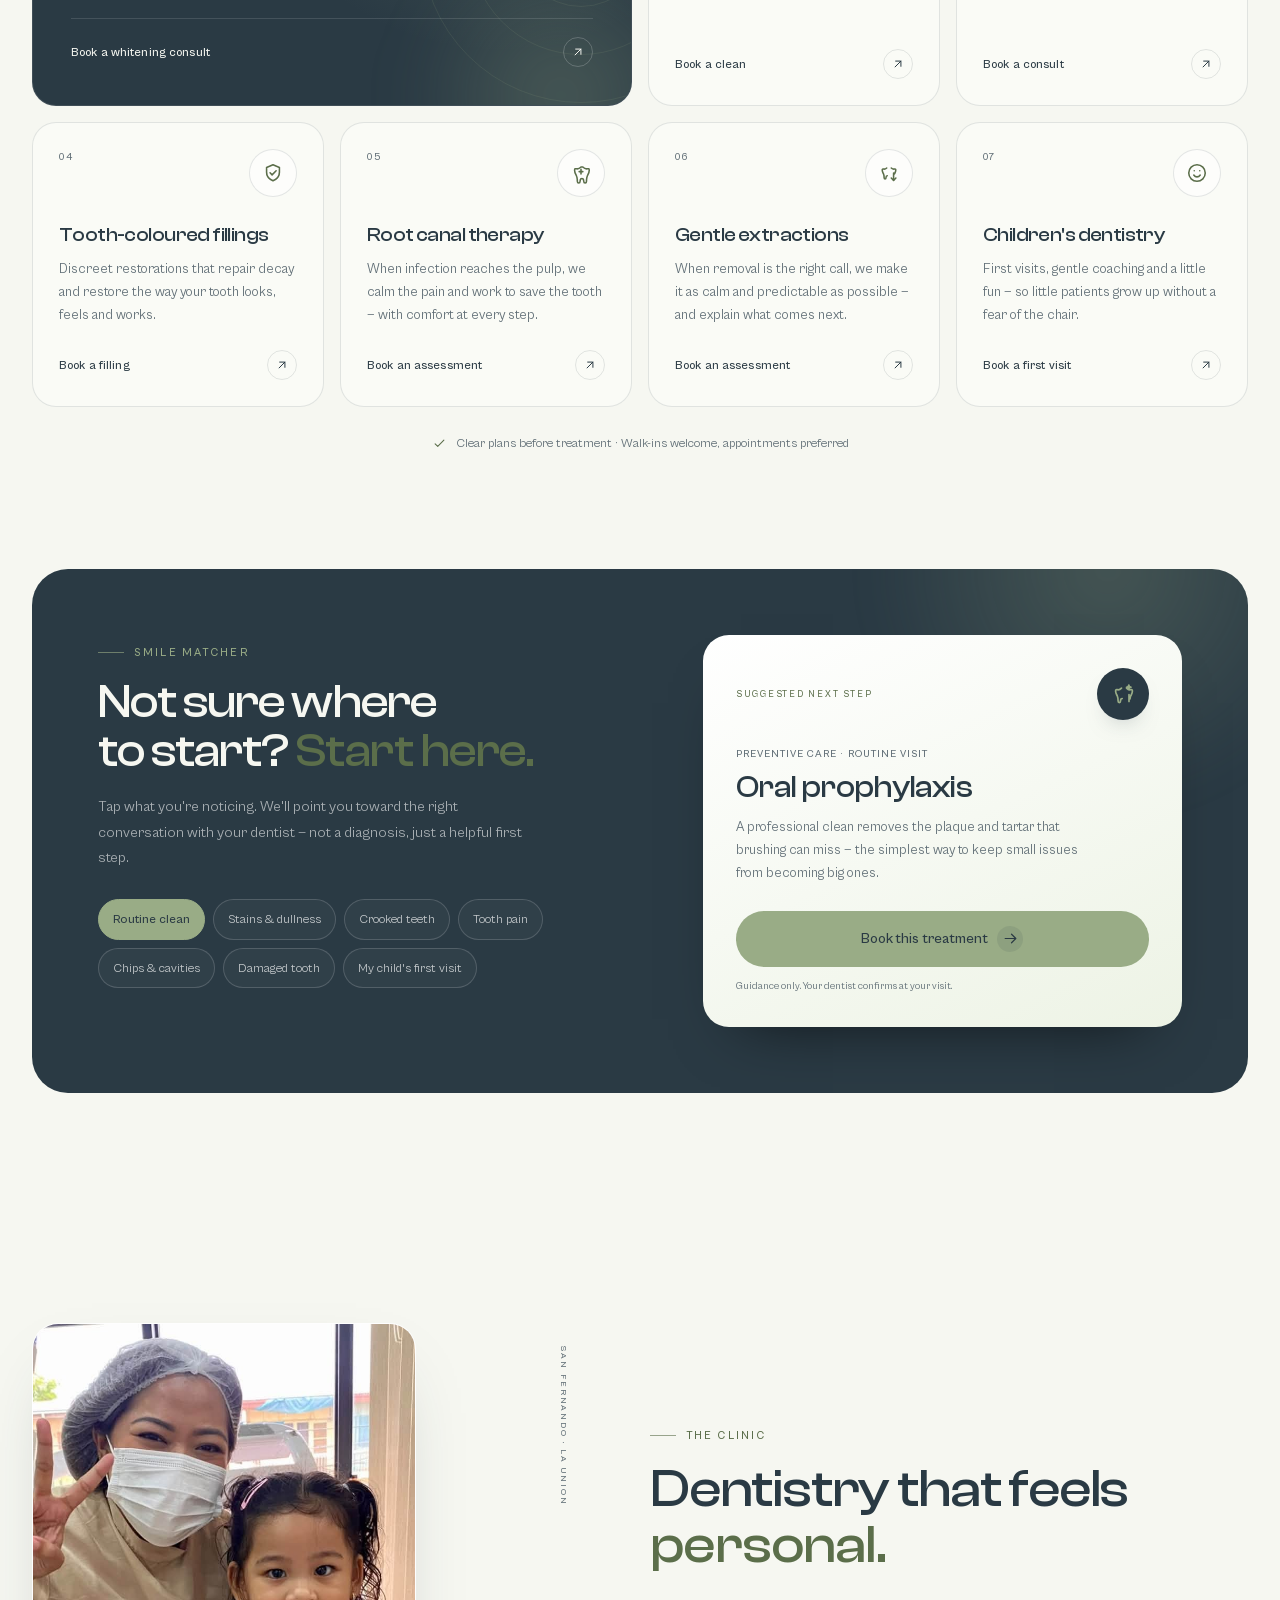
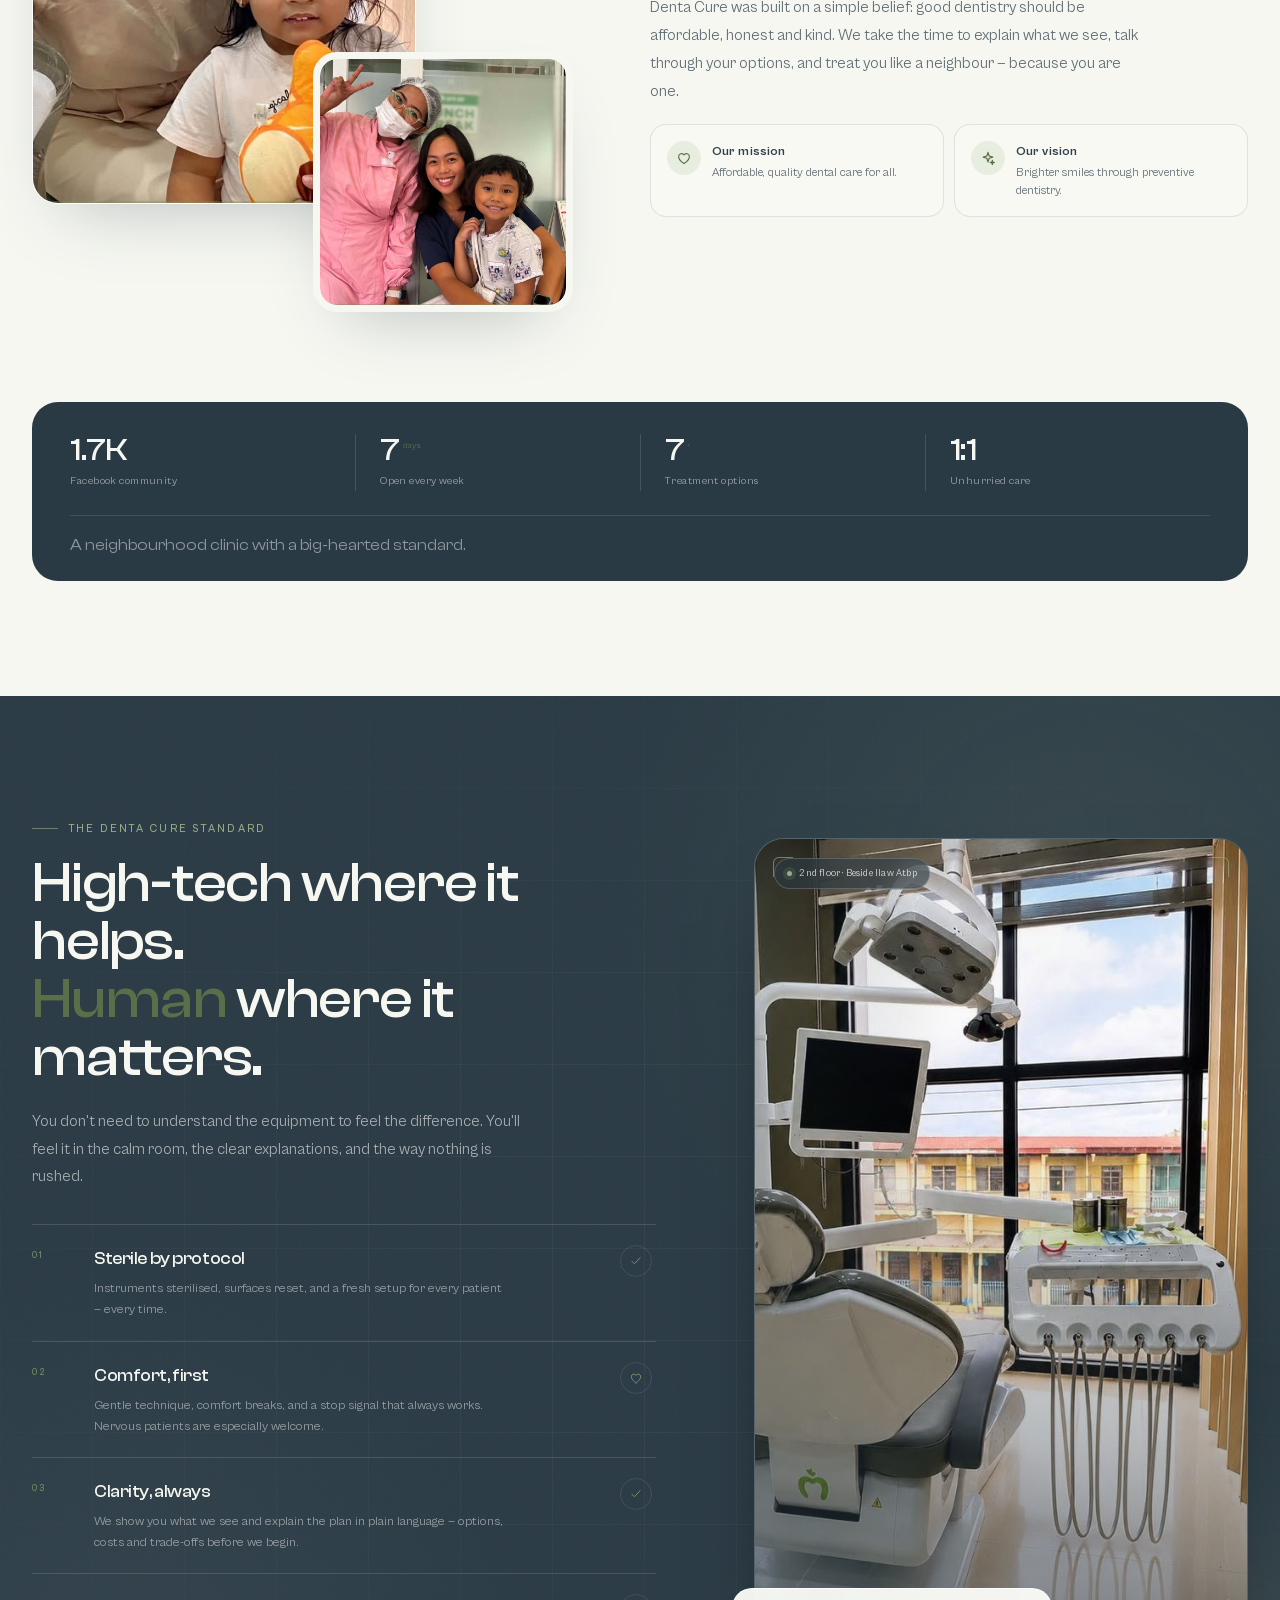
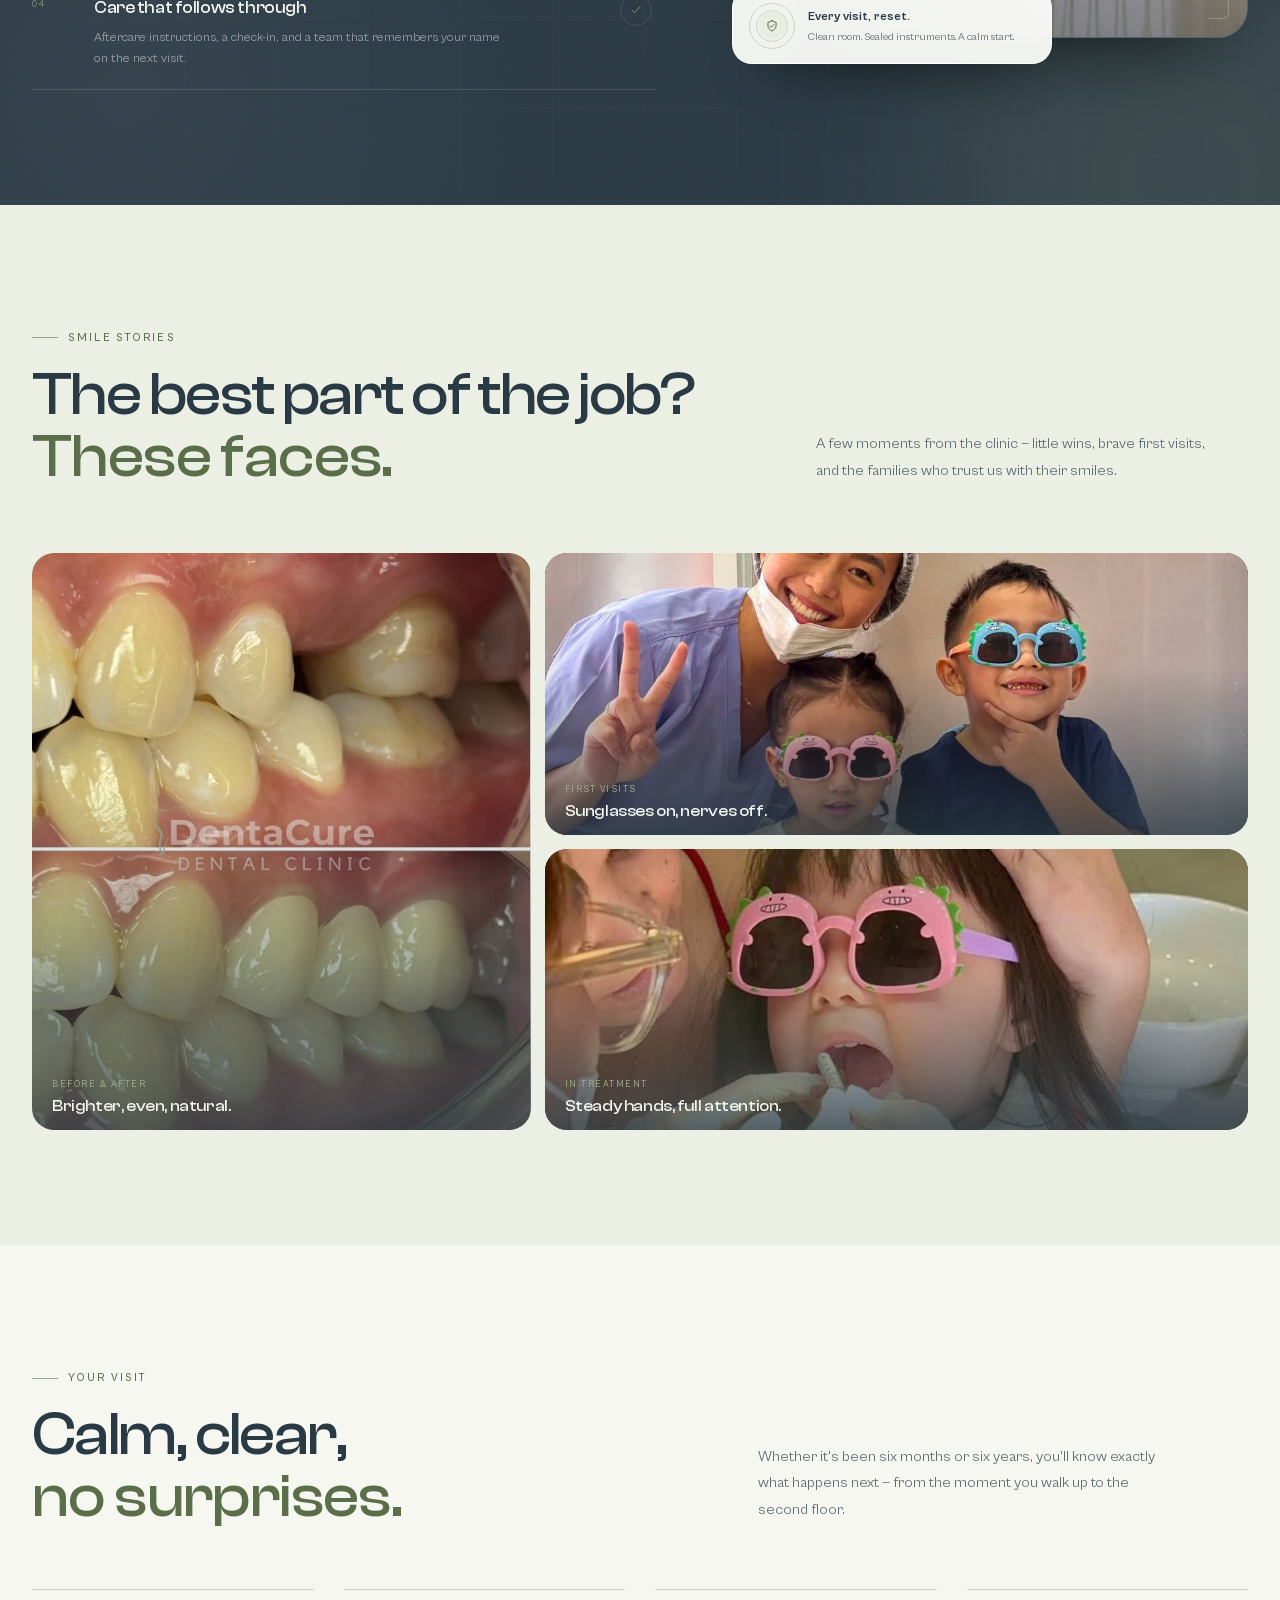
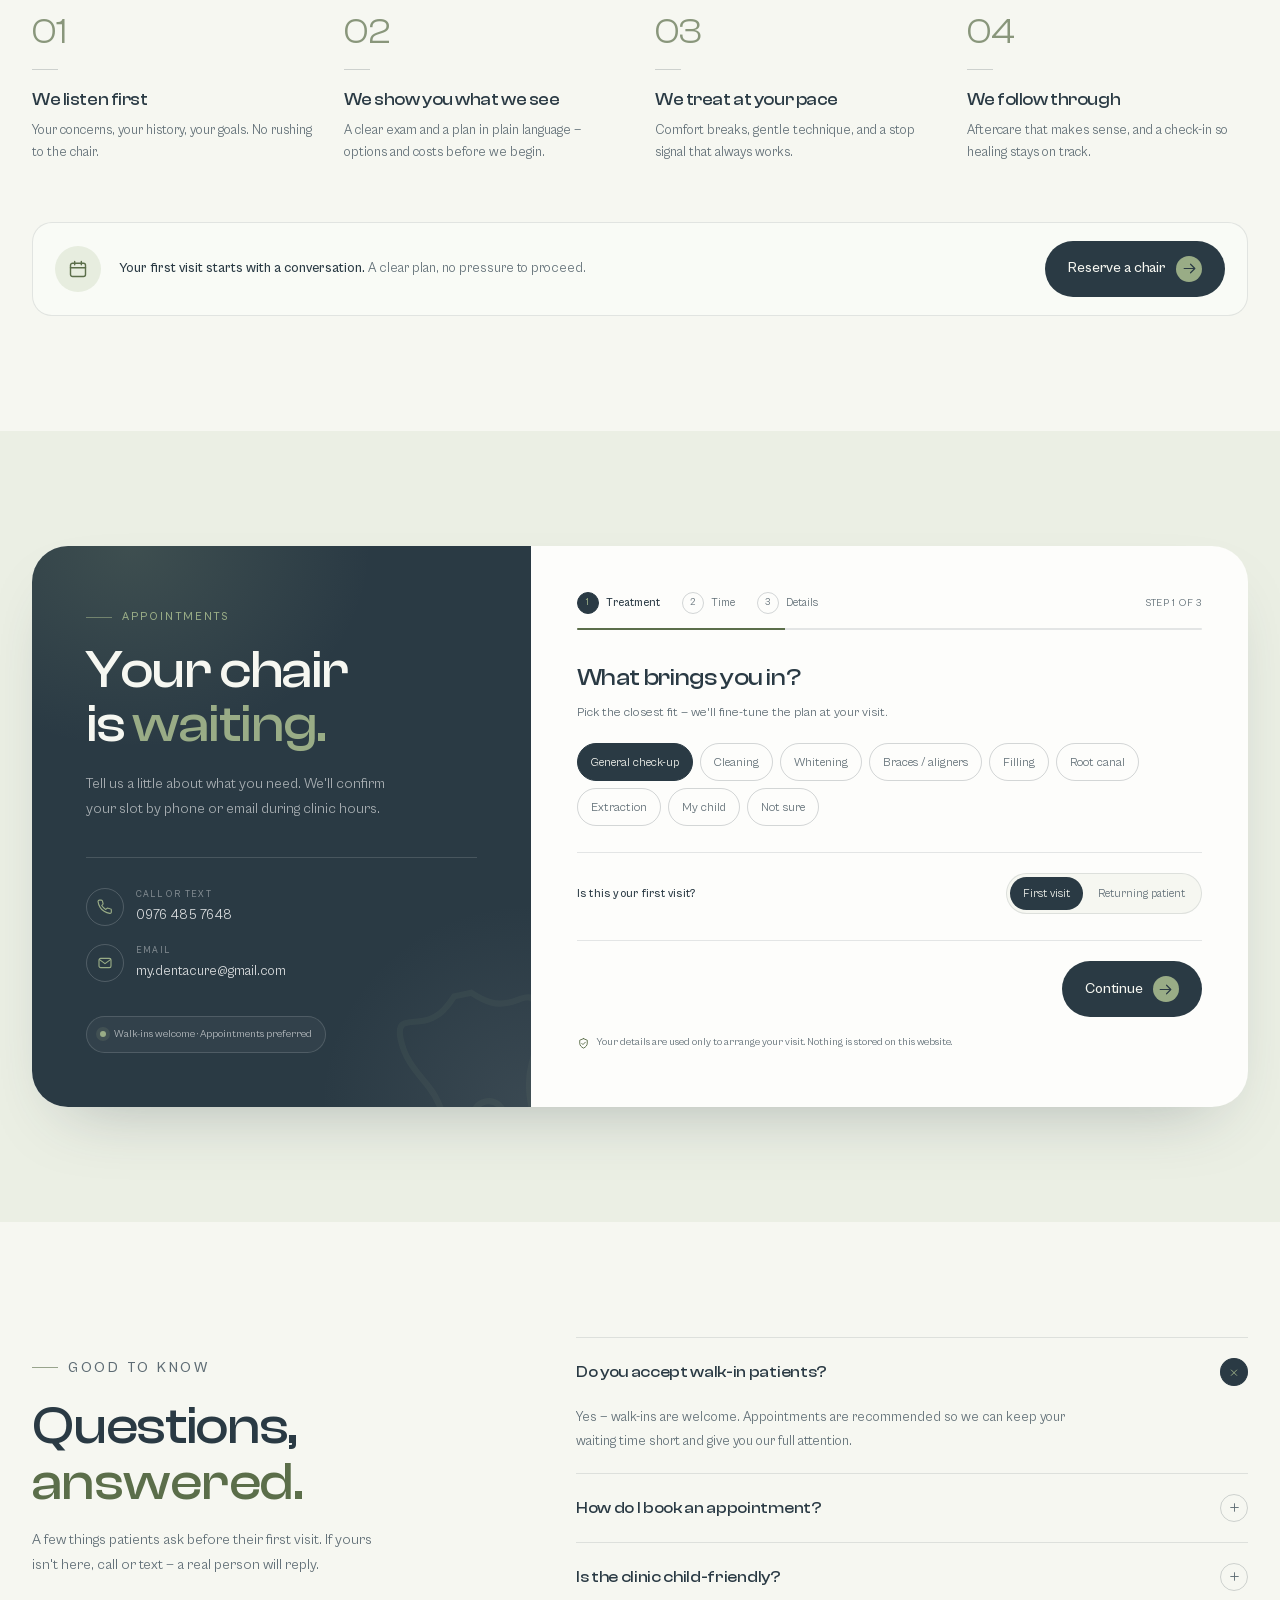
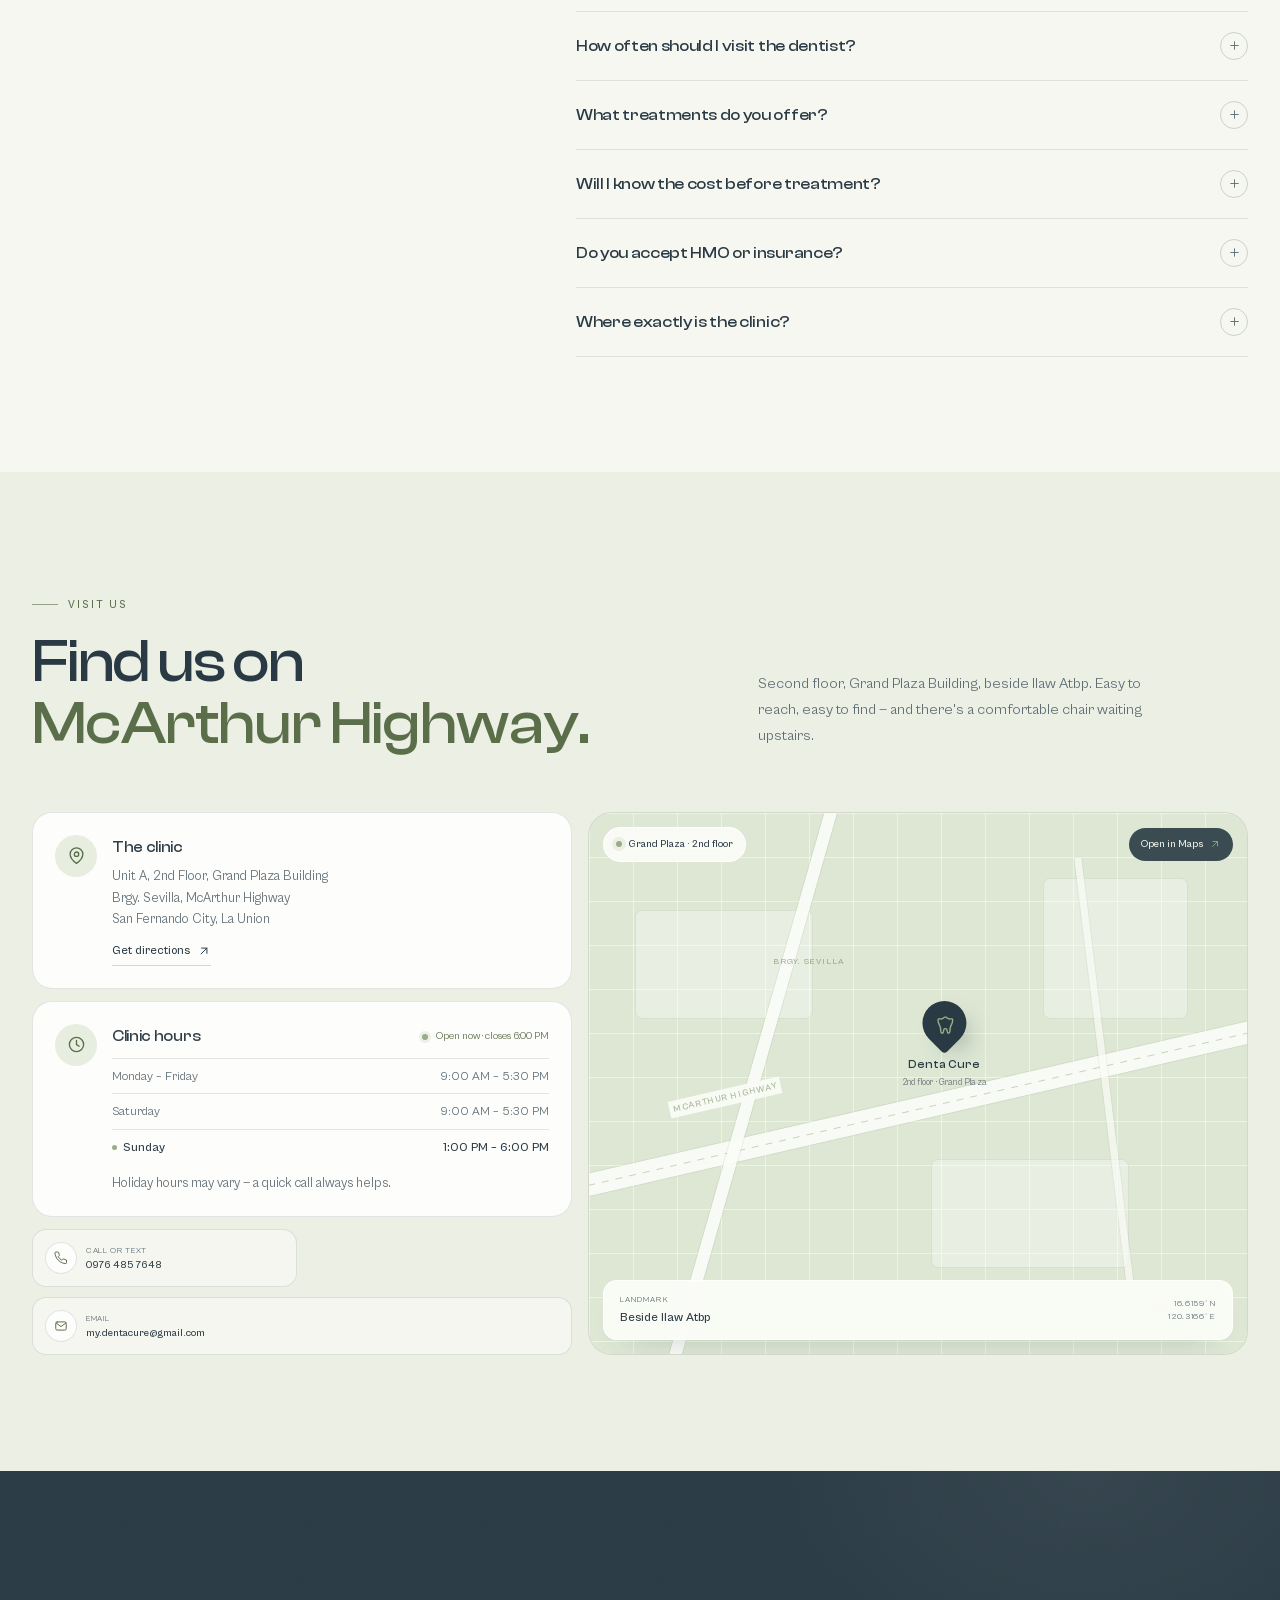
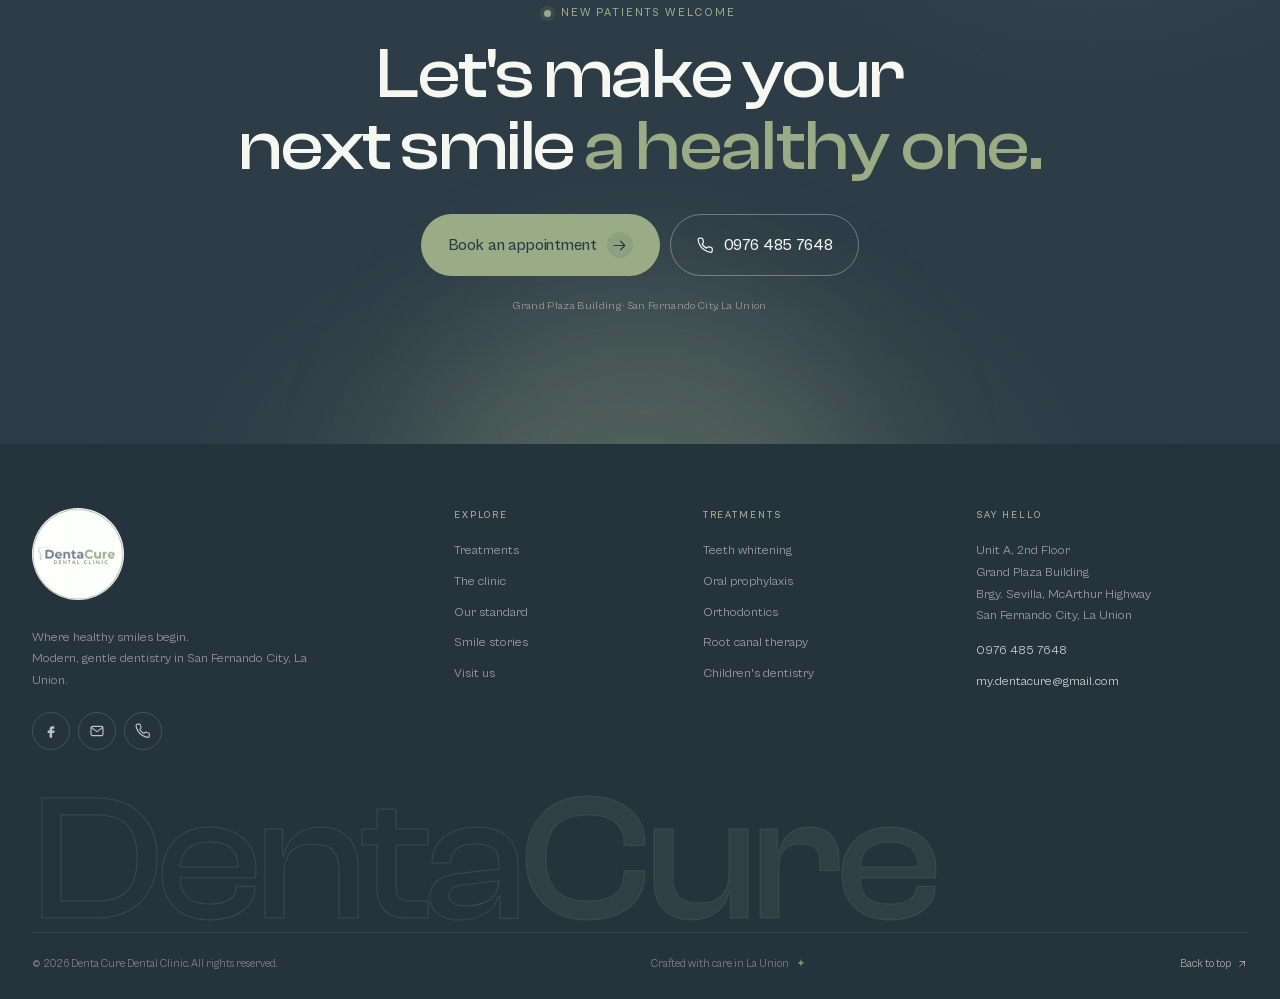
==== commit 0316056f: "Sans-serif brand type and audit fixes - Replace Boska with Clash Display (headings) alongside Cabine" ====
--- a/index.html
+++ b/index.html
@@ -3,8 +3,8 @@
 <head>
   <meta charset="utf-8">
   <meta name="viewport" content="width=device-width, initial-scale=1">
-  <title>Denta Cure Dental Clinic | Modern, Gentle Dentistry in San Fernando, La Union</title>
-  <meta name="description" content="Where healthy smiles begin. Modern, gentle dental care in San Fernando City, La Union — whitening, cleaning, orthodontics, fillings, root canals and children's dentistry. Book your visit.">
+  <title>Denta Cure Dental Clinic — Dentist in San Fernando, La Union</title>
+  <meta name="description" content="Gentle, modern dentistry in San Fernando City, La Union. Whitening, cleaning, orthodontics, fillings, root canals and children's dentistry. Book a visit.">
   <meta name="theme-color" content="#2a3a44">
   <meta name="color-scheme" content="light">
 
@@ -13,18 +13,21 @@
   <meta property="og:description" content="Modern, gentle dentistry in the heart of San Fernando City, La Union. Clear plans, calm rooms, and care for every generation.">
   <meta property="og:type" content="website">
   <meta property="og:image" content="https://dentacure-dental-clinic.pages.dev/assets/img/dr-acosta-portrait.jpg?v=2">
-  <meta property="og:image:width" content="820">
-  <meta property="og:image:height" content="890">
+  <meta property="og:image:width" content="1080">
+  <meta property="og:image:height" content="800">
   <meta property="og:url" content="https://dentacure-dental-clinic.pages.dev/">
   <meta property="og:locale" content="en_PH">
   <meta name="twitter:card" content="summary_large_image">
+  <meta name="twitter:image" content="https://dentacure-dental-clinic.pages.dev/assets/img/dr-acosta-portrait.jpg?v=2">
+  <meta name="twitter:title" content="Denta Cure Dental Clinic — Dentist in San Fernando, La Union">
+  <meta name="twitter:description" content="Gentle, modern dentistry in San Fernando City, La Union. Whitening, cleaning, orthodontics, fillings, root canals and children's dentistry.">
 
   <link rel="canonical" href="https://dentacure-dental-clinic.pages.dev/">
   <link rel="icon" href="assets/favicon.svg" type="image/svg+xml">
-  <link rel="preload" href="assets/fonts/boska-500.woff2" as="font" type="font/woff2" crossorigin>
+  <link rel="preload" href="assets/fonts/clash-display-600.woff2" as="font" type="font/woff2" crossorigin>
   <link rel="preload" href="assets/fonts/cabinet-grotesk-400.woff2" as="font" type="font/woff2" crossorigin>
-  <link rel="stylesheet" href="assets/fonts/fonts.css">
-  <link rel="stylesheet" href="styles.css?v=5">
+  <link rel="stylesheet" href="assets/fonts/fonts.css?v=2">
+  <link rel="stylesheet" href="styles.css?v=6">
   <script>document.documentElement.classList.add('js');</script>
 </head>
 <body>
@@ -113,7 +116,7 @@
   <header class="site-header" id="siteHeader">
     <div class="container nav-inner">
       <a class="brand" href="#top" aria-label="Denta Cure Dental Clinic - home">
-        <img class="brand-logo" src="assets/img/logo-lockup.png" alt="" width="790" height="195">
+        <img class="brand-logo" src="assets/img/logo-lockup.webp" alt="" width="400" height="99" decoding="async">
       </a>
 
       <nav class="nav-links" aria-label="Primary">
@@ -131,7 +134,7 @@
         <a class="btn btn-ink btn-sm" href="#booking">Book a visit <span class="btn-ico"><svg class="ico"><use href="#i-arrow"/></svg></span></a>
       </div>
 
-      <button class="menu-toggle" id="menuToggle" aria-label="Open menu" aria-expanded="false" aria-controls="mobileMenu">
+      <button class="menu-toggle" id="menuToggle" type="button" aria-label="Open menu" aria-expanded="false" aria-controls="mobileMenu">
         <span></span><span></span>
       </button>
     </div>
@@ -949,7 +952,7 @@
     <div class="container footer-top">
       <div class="footer-brand">
         <a class="brand brand-light" href="#top" aria-label="Denta Cure Dental Clinic — back to top">
-          <img class="brand-badge" src="assets/img/logo.png" alt="" width="932" height="932">
+          <img class="brand-badge" src="assets/img/logo.webp" alt="" width="240" height="240" loading="lazy" decoding="async">
         </a>
         <p>Where healthy smiles begin.<br>Modern, gentle dentistry in San Fernando City, La Union.</p>
         <div class="footer-social">
@@ -1006,10 +1009,10 @@
       <button class="lightbox-close" id="lightboxClose" type="button" aria-label="Close photo viewer"><span aria-hidden="true">×</span></button>
       <button class="lightbox-nav prev" id="lightboxPrev" type="button" aria-label="Previous photo"><svg class="ico"><use href="#i-arrow"/></svg></button>
       <figure>
-        <img id="lightboxImg" src="assets/img/dr-acosta.jpg" alt="">
+        <img id="lightboxImg" alt="" decoding="async">
         <figcaption>
           <span id="lightboxCaption">A brave little patient, all smiles after her visit.</span>
-          <span class="lightbox-count" id="lightboxCount">1 / 4</span>
+          <span class="lightbox-count" id="lightboxCount">1 / 3</span>
         </figcaption>
       </figure>
       <button class="lightbox-nav next" id="lightboxNext" type="button" aria-label="Next photo"><svg class="ico"><use href="#i-arrow"/></svg></button>
@@ -1026,6 +1029,20 @@
     "slogan": "Where healthy smiles begin.",
     "telephone": "+63-976-485-7648",
     "email": "my.dentacure@gmail.com",
+    "url": "https://dentacure-dental-clinic.pages.dev/",
+    "image": "https://dentacure-dental-clinic.pages.dev/assets/img/dr-acosta-portrait.jpg?v=2",
+    "logo": "https://dentacure-dental-clinic.pages.dev/assets/img/logo.webp",
+    "priceRange": "₱₱",
+    "hasMap": "https://www.google.com/maps/search/?api=1&query=Grand+Plaza+Building+Sevilla+San+Fernando+City+La+Union",
+    "geo": {
+      "@type": "GeoCoordinates",
+      "latitude": 16.6159,
+      "longitude": 120.3166
+    },
+    "areaServed": {
+      "@type": "City",
+      "name": "San Fernando City"
+    },
     "address": {
       "@type": "PostalAddress",
       "streetAddress": "Unit A, 2nd Floor, Grand Plaza Building, Brgy. Sevilla, McArthur Highway",
--- a/assets/fonts/fonts.css
+++ b/assets/fonts/fonts.css
@@ -1,48 +1,32 @@
-﻿@font-face {
-  font-family: "Boska";
-  src: url("boska-400.woff2") format("woff2");
+@font-face {
+  font-family: "Clash Display";
+  src: url("clash-display-400.woff2") format("woff2");
   font-weight: 400;
   font-style: normal;
   font-display: swap;
 }
 
 @font-face {
-  font-family: "Boska";
-  src: url("boska-400i.woff2") format("woff2");
-  font-weight: 400;
-  font-style: italic;
-  font-display: swap;
-}
-
-@font-face {
-  font-family: "Boska";
-  src: url("boska-500.woff2") format("woff2");
+  font-family: "Clash Display";
+  src: url("clash-display-500.woff2") format("woff2");
   font-weight: 500;
   font-style: normal;
   font-display: swap;
 }
 
 @font-face {
-  font-family: "Boska";
-  src: url("boska-500i.woff2") format("woff2");
-  font-weight: 500;
-  font-style: italic;
-  font-display: swap;
-}
-
-@font-face {
-  font-family: "Boska";
-  src: url("boska-700.woff2") format("woff2");
-  font-weight: 700;
+  font-family: "Clash Display";
+  src: url("clash-display-600.woff2") format("woff2");
+  font-weight: 600;
   font-style: normal;
   font-display: swap;
 }
 
 @font-face {
-  font-family: "Boska";
-  src: url("boska-700i.woff2") format("woff2");
+  font-family: "Clash Display";
+  src: url("clash-display-700.woff2") format("woff2");
   font-weight: 700;
-  font-style: italic;
+  font-style: normal;
   font-display: swap;
 }
 
--- a/styles.css
+++ b/styles.css
@@ -26,9 +26,8 @@
   --line-light: rgba(255, 255, 255, 0.16);
   --coral: #a9714f;
 
-  --font-display: "Boska", "Iowan Old Style", Georgia, serif;
+  --font-display: "Clash Display", "Segoe UI", system-ui, sans-serif;
   --font-body: "Cabinet Grotesk", "Segoe UI", system-ui, sans-serif;
-  --font-serif: "Boska", "Iowan Old Style", Georgia, serif;
 
   --radius: 28px;
   --radius-sm: 18px;
@@ -178,11 +177,11 @@
 }
 
 .serif-accent {
-  font-family: var(--font-serif);
-  font-style: italic;
-  font-weight: 400;
+  font-family: var(--font-display);
+  font-style: normal;
+  font-weight: 500;
   letter-spacing: -0.01em;
-  line-height: 0.9;
+  line-height: 1;
 }
 
 .eyebrow {
@@ -923,9 +922,9 @@
 .hero-title {
   font-family: var(--font-display);
   font-size: clamp(3.2rem, 6.3vw, 6.1rem);
-  font-weight: 500;
+  font-weight: 600;
   line-height: 0.98;
-  letter-spacing: -0.022em;
+  letter-spacing: -0.03em;
   color: var(--ink);
   text-wrap: balance;
 }
@@ -1396,7 +1395,7 @@
   font-size: clamp(2.4rem, 4.7vw, 4.2rem);
   font-weight: 500;
   line-height: 1.04;
-  letter-spacing: -0.022em;
+  letter-spacing: -0.026em;
   color: var(--ink);
 }
 
@@ -2062,53 +2061,7 @@
   color: var(--muted);
 }
 
-.clinic-quote {
-  position: relative;
-  margin-top: 30px;
-  padding: 26px 28px 22px;
-  border: 1px solid var(--line);
-  border-radius: 22px;
-  background: rgba(251, 252, 248, 0.7);
-}
-
-.quote-mark {
-  width: 26px;
-  height: 21px;
-  margin-bottom: 12px;
-  fill: var(--sage);
-  opacity: 0.6;
-}
-
-.clinic-quote p {
-  font-family: var(--font-serif);
-  font-size: clamp(1.2rem, 1.7vw, 1.42rem);
-  font-style: italic;
-  line-height: 1.4;
-  color: var(--ink);
-}
-
-.clinic-quote footer {
-  display: flex;
-  flex-direction: column;
-  gap: 2px;
-  margin-top: 16px;
-  padding-top: 14px;
-  border-top: 1px solid var(--line);
-}
-
-.clinic-quote .sig {
-  font-family: var(--font-serif);
-  font-size: 1.15rem;
-  font-style: italic;
-  color: var(--sage-deep);
-}
-
-.clinic-quote footer span:last-child {
-  font-size: 0.62rem;
-  letter-spacing: 0.1em;
-  text-transform: uppercase;
-  color: var(--muted);
-}
+
 
 .mv-grid {
   display: grid;
@@ -2211,9 +2164,9 @@
   margin-top: 24px;
   padding-top: 16px;
   border-top: 1px solid rgba(255, 255, 255, 0.11);
-  font-family: var(--font-serif);
+  font-family: var(--font-display);
   font-size: 1.02rem;
-  font-style: italic;
+  font-style: normal;
   color: rgba(255, 255, 255, 0.48);
 }
 
@@ -2362,7 +2315,7 @@
 
 .suite-frame {
   position: relative;
-  aspect-ratio: 4 / 4.85;
+  aspect-ratio: 580 / 940;
   overflow: hidden;
   border-radius: 30px;
   border: 1px solid rgba(255, 255, 255, 0.16);
@@ -2693,7 +2646,7 @@
 
 .step-num {
   display: inline-block;
-  font-family: var(--font-serif);
+  font-family: var(--font-display);
   font-size: clamp(2rem, 2.8vw, 2.6rem);
   line-height: 1;
   color: var(--sage-deep);
@@ -4991,14 +4944,6 @@
     display: none;
   }
 
-  .clinic-quote {
-    padding: 20px;
-  }
-
-  .clinic-quote p {
-    font-size: 1.16rem;
-  }
-
   .mv-grid {
     grid-template-columns: minmax(0, 1fr);
   }
@@ -5428,3 +5373,27 @@
 .topbar .live {
   color: rgba(255, 255, 255, 0.9);
 }
+
+
+/* ---------- Touch targets on small screens ---------- */
+@media (max-width: 760px) {
+  .match-chip {
+    min-height: 42px;
+    padding-top: 10px;
+    padding-bottom: 10px;
+  }
+
+  .footer-col a {
+    display: inline-flex;
+    align-items: center;
+    min-height: 40px;
+  }
+
+  .back-top {
+    padding: 10px 8px;
+  }
+
+  .wizard-step {
+    min-height: 44px;
+  }
+}
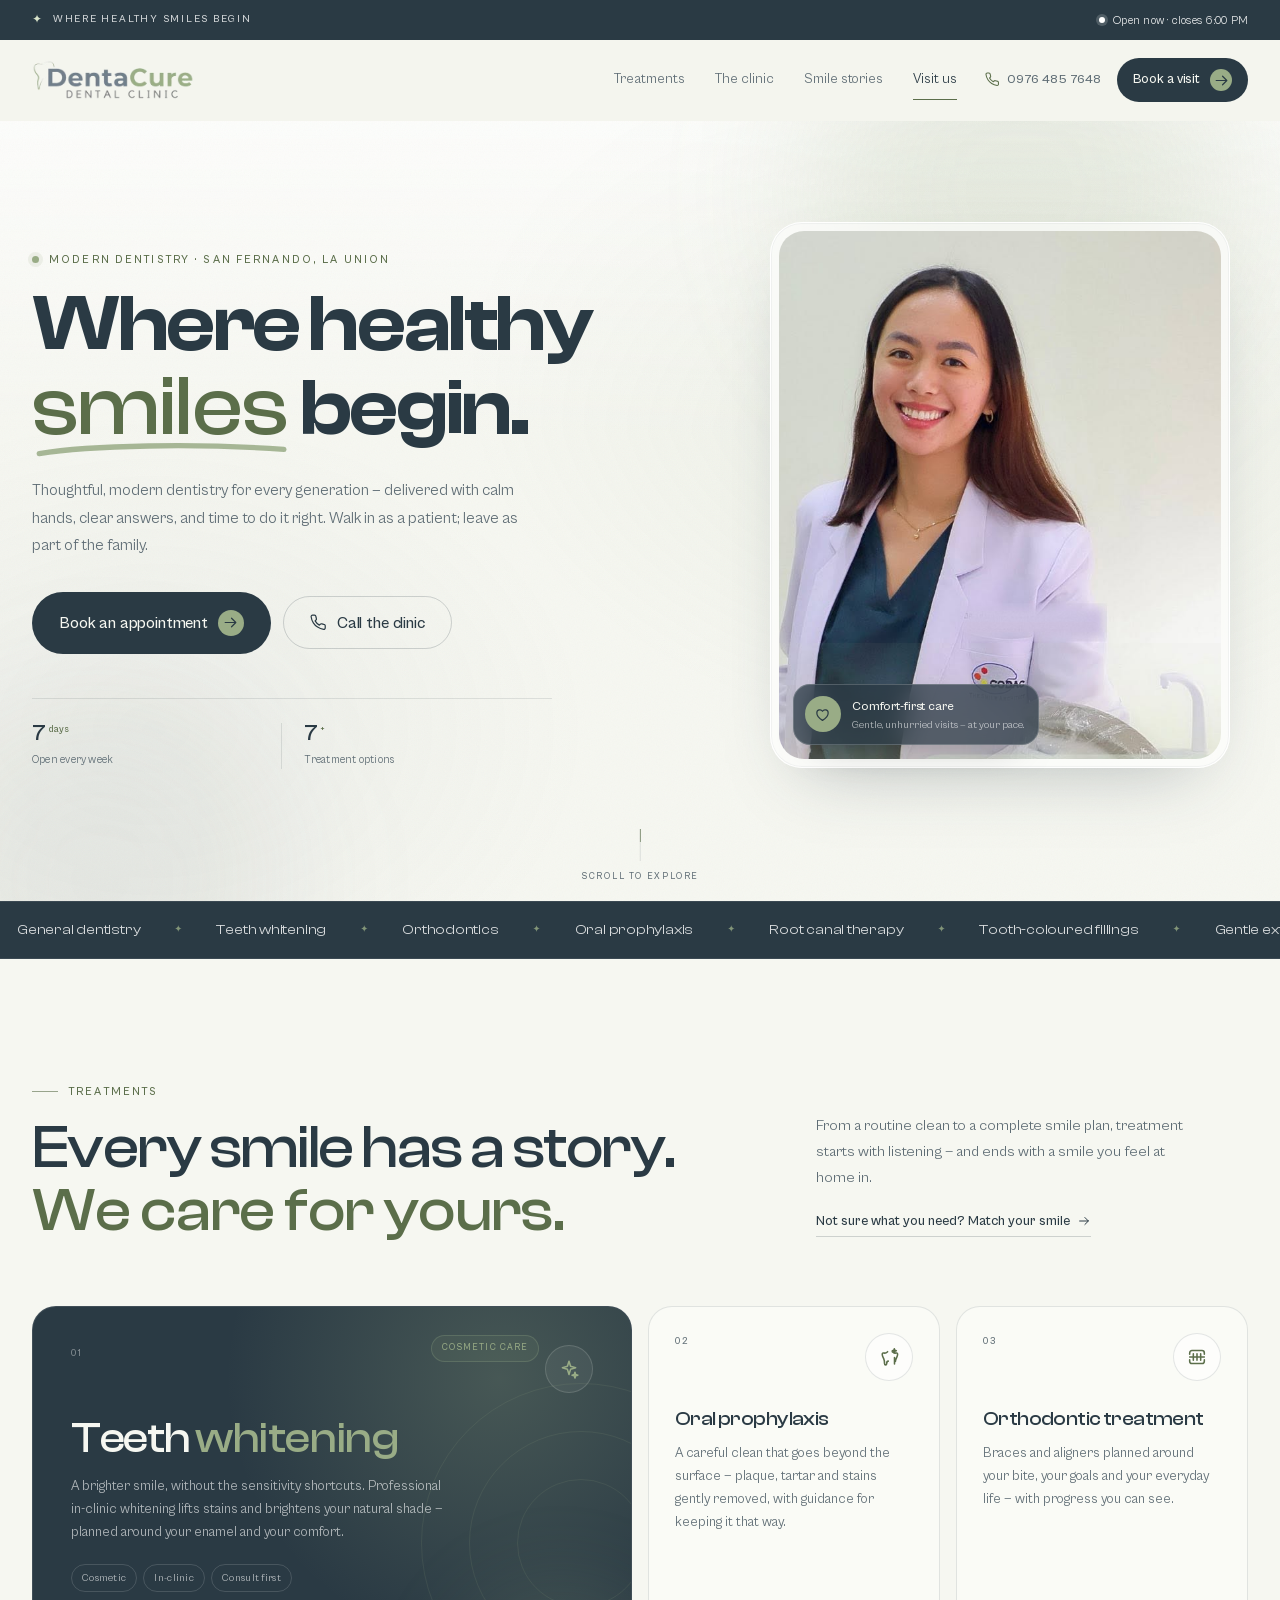
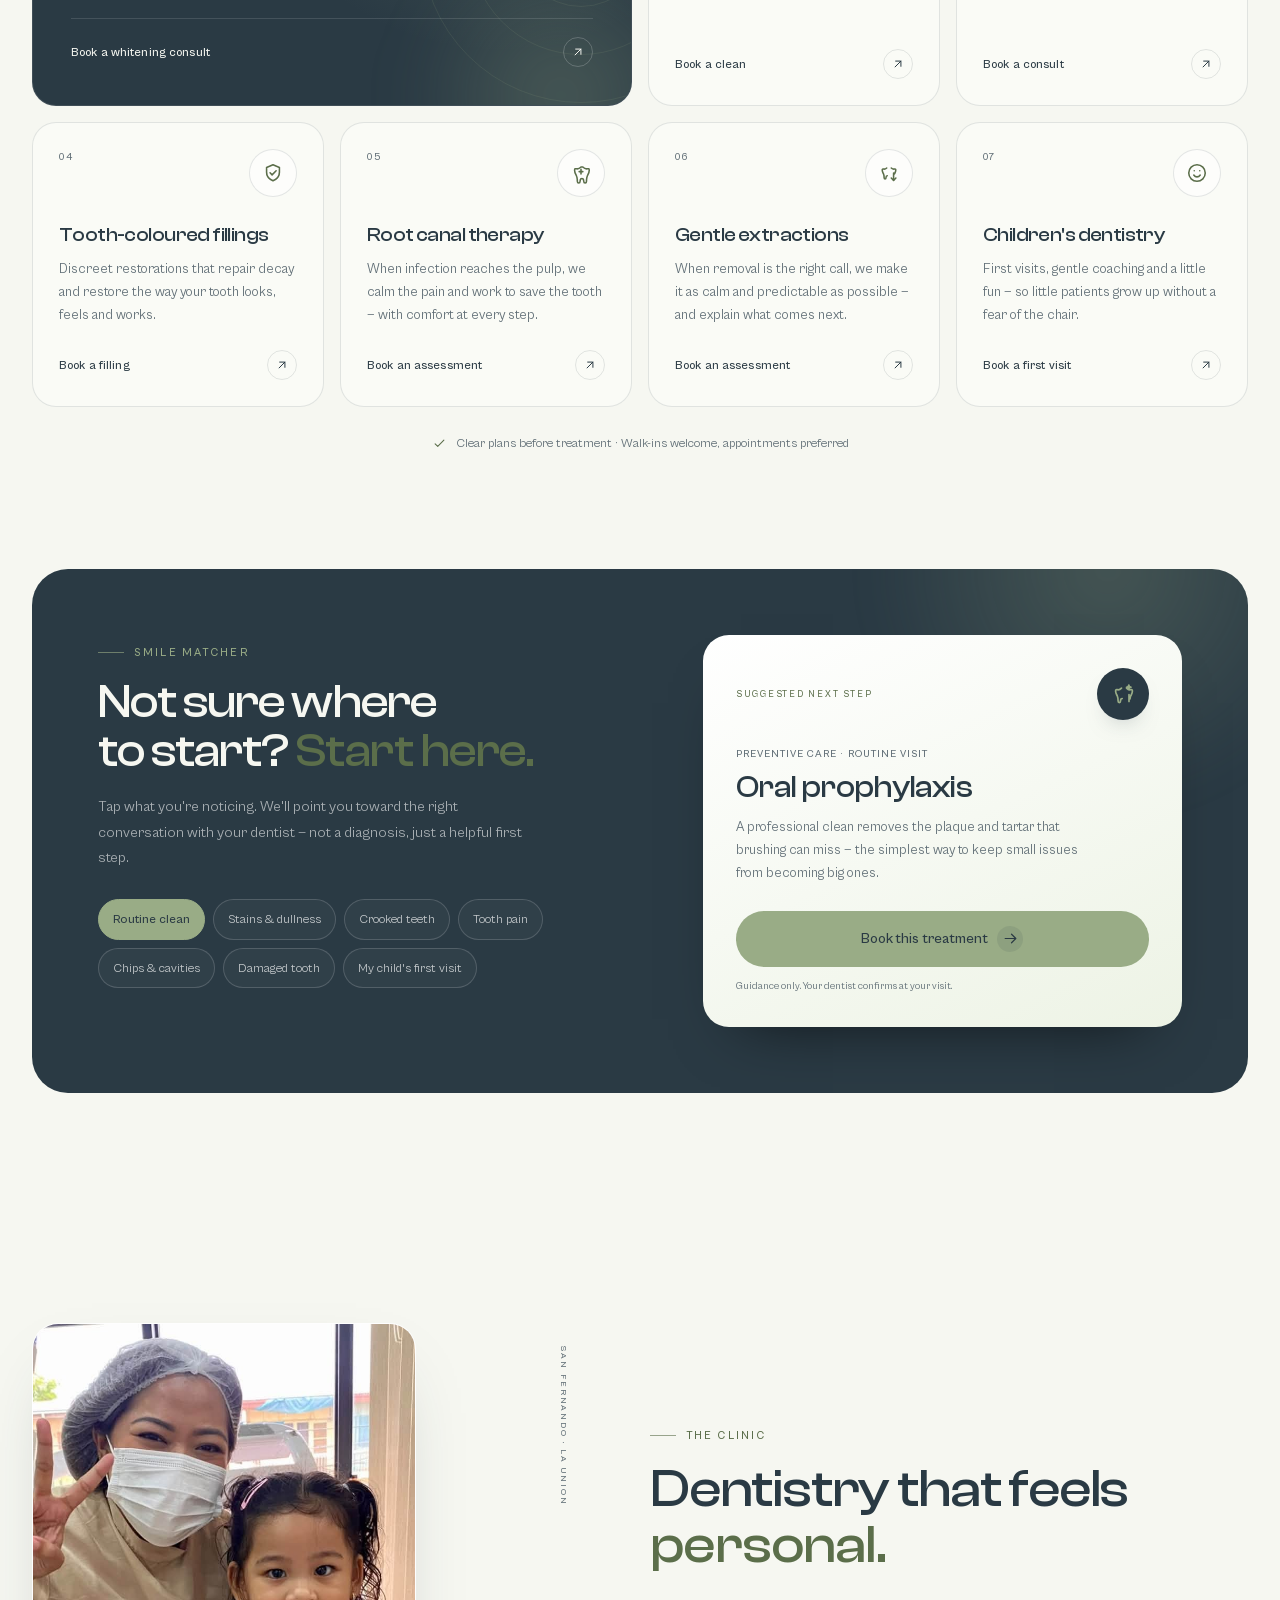
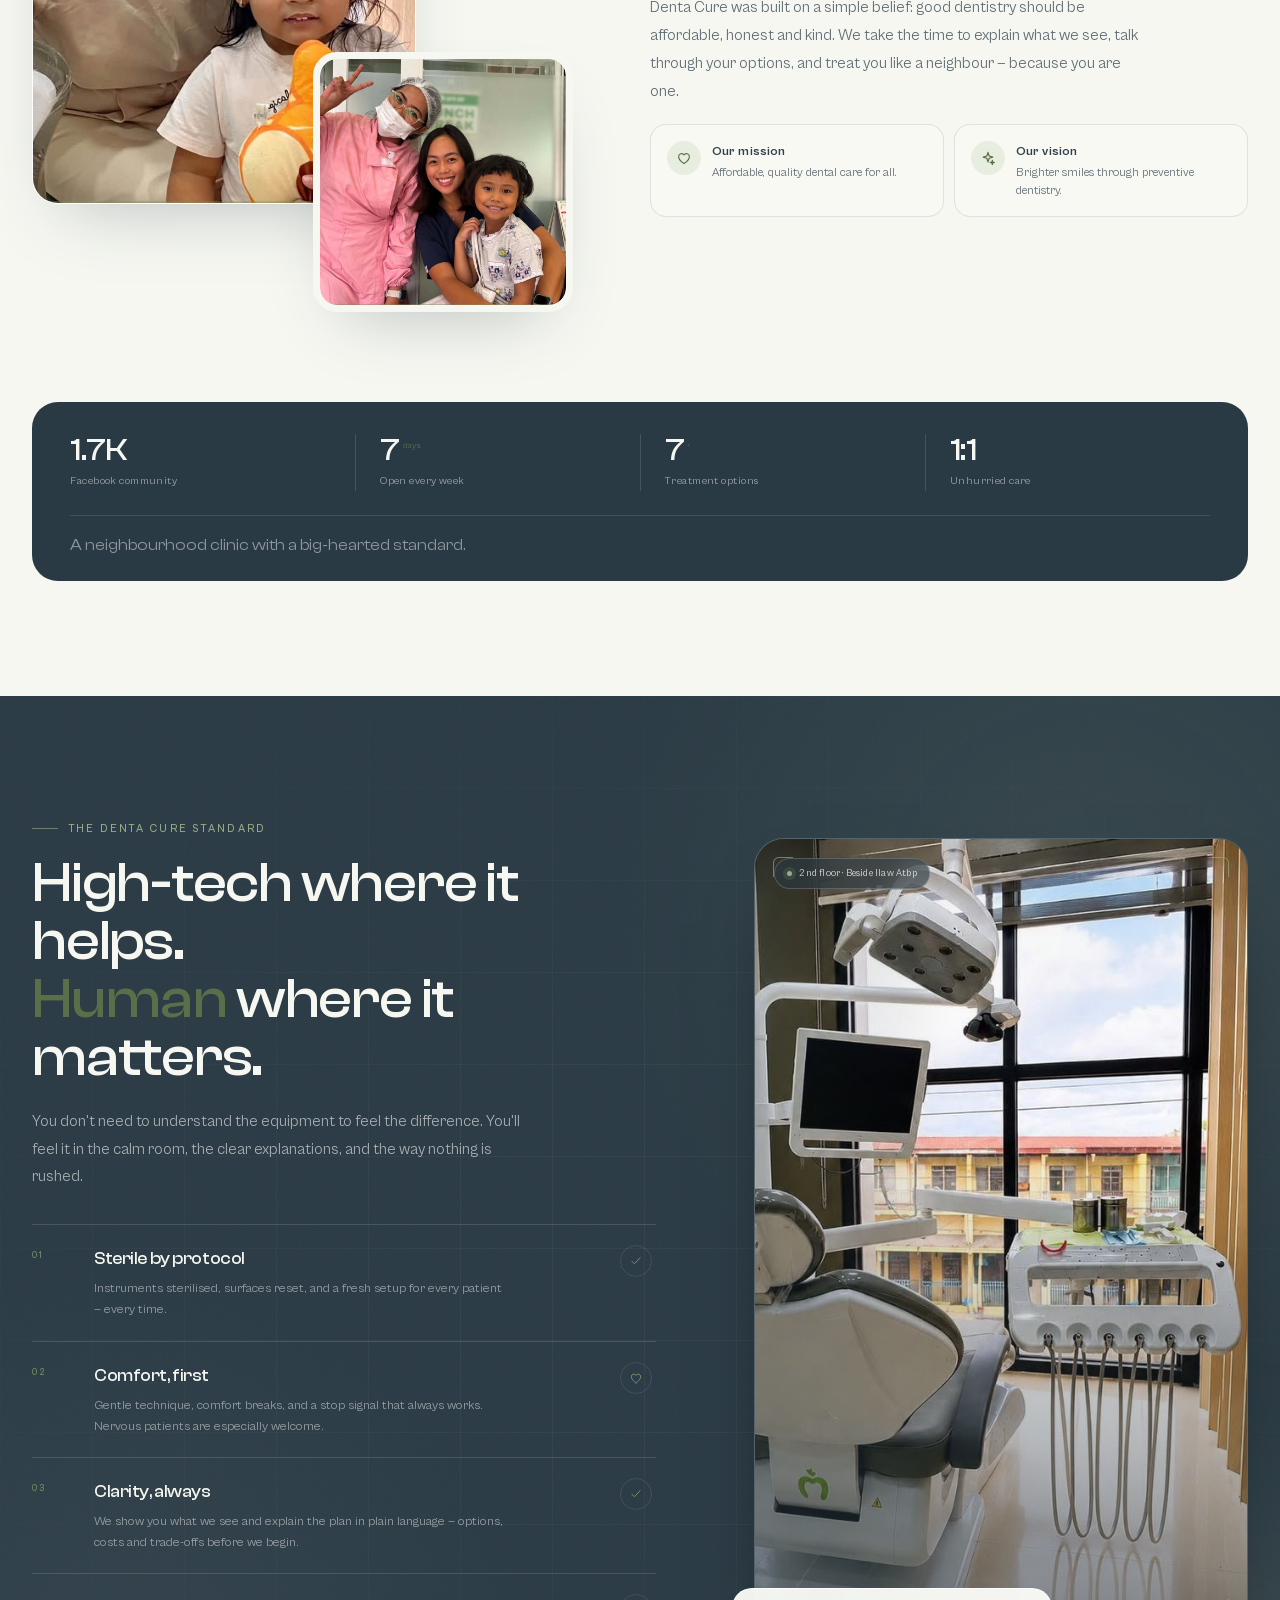
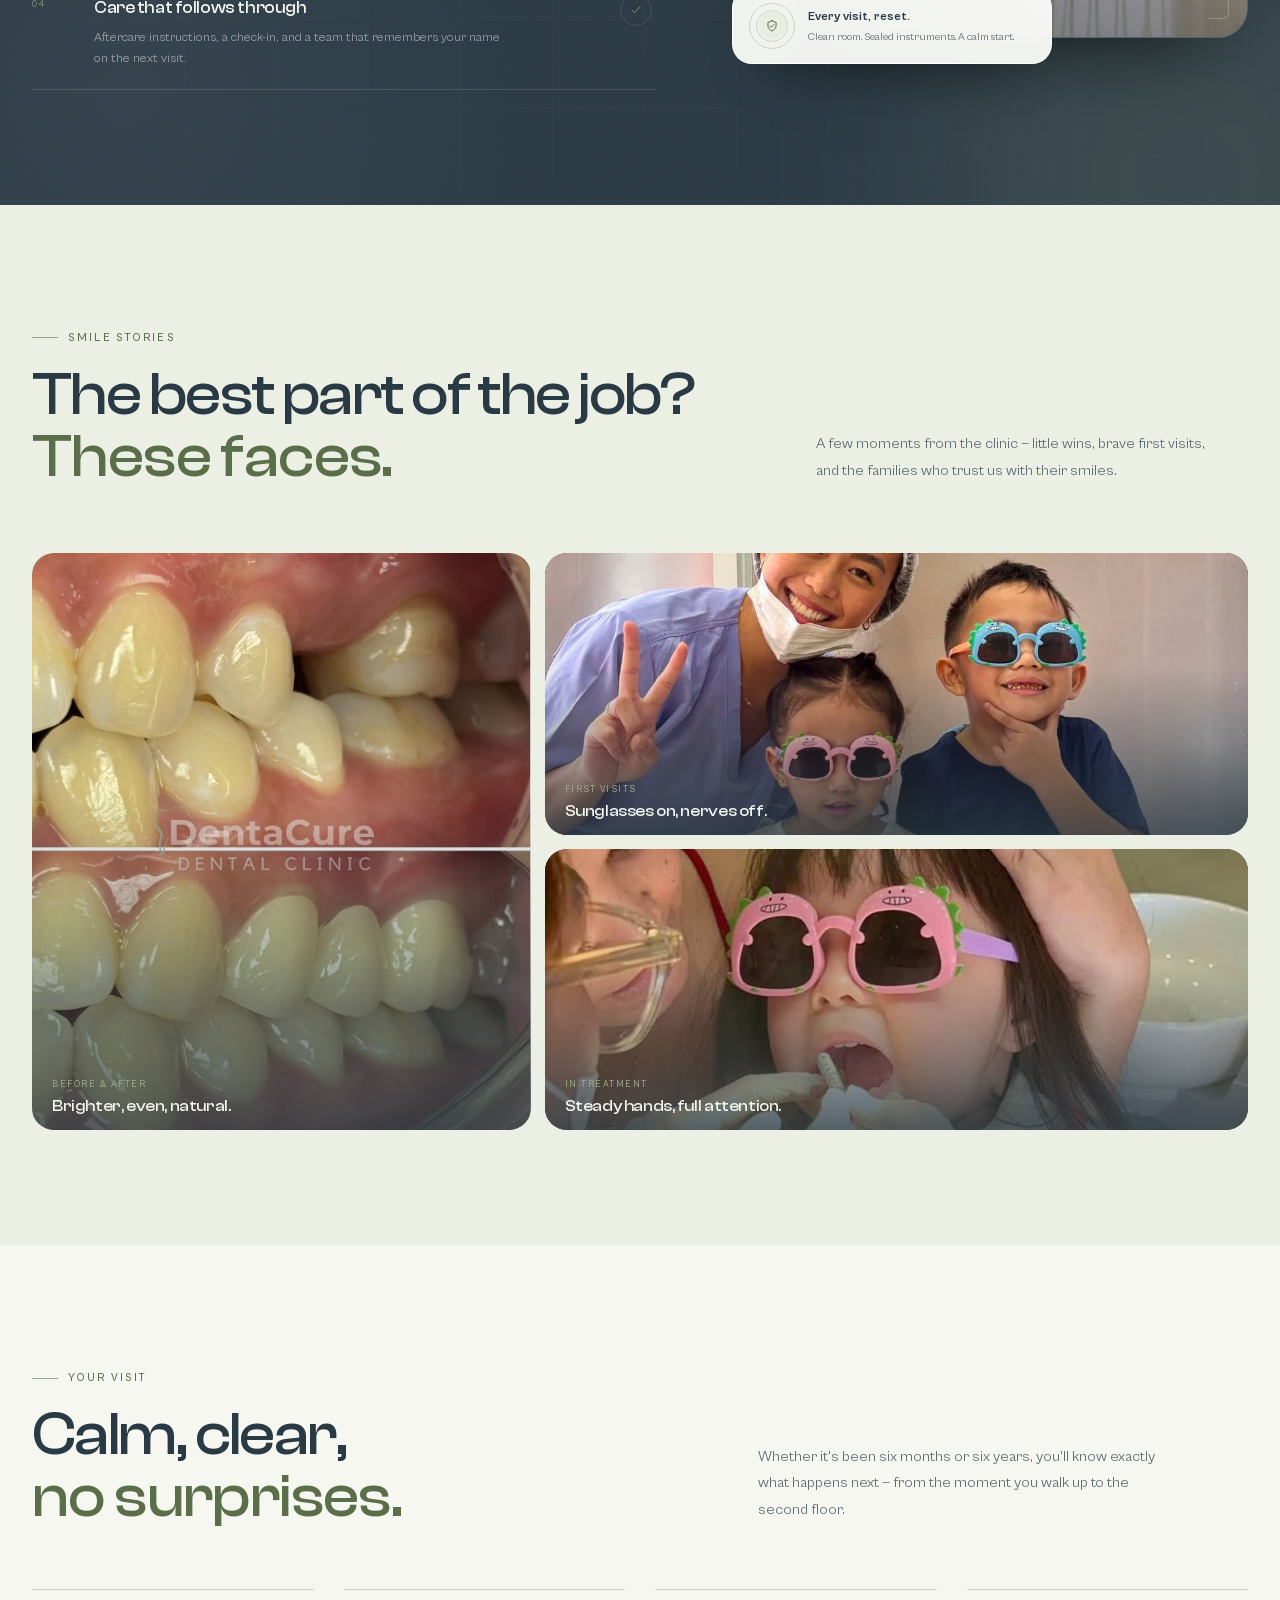
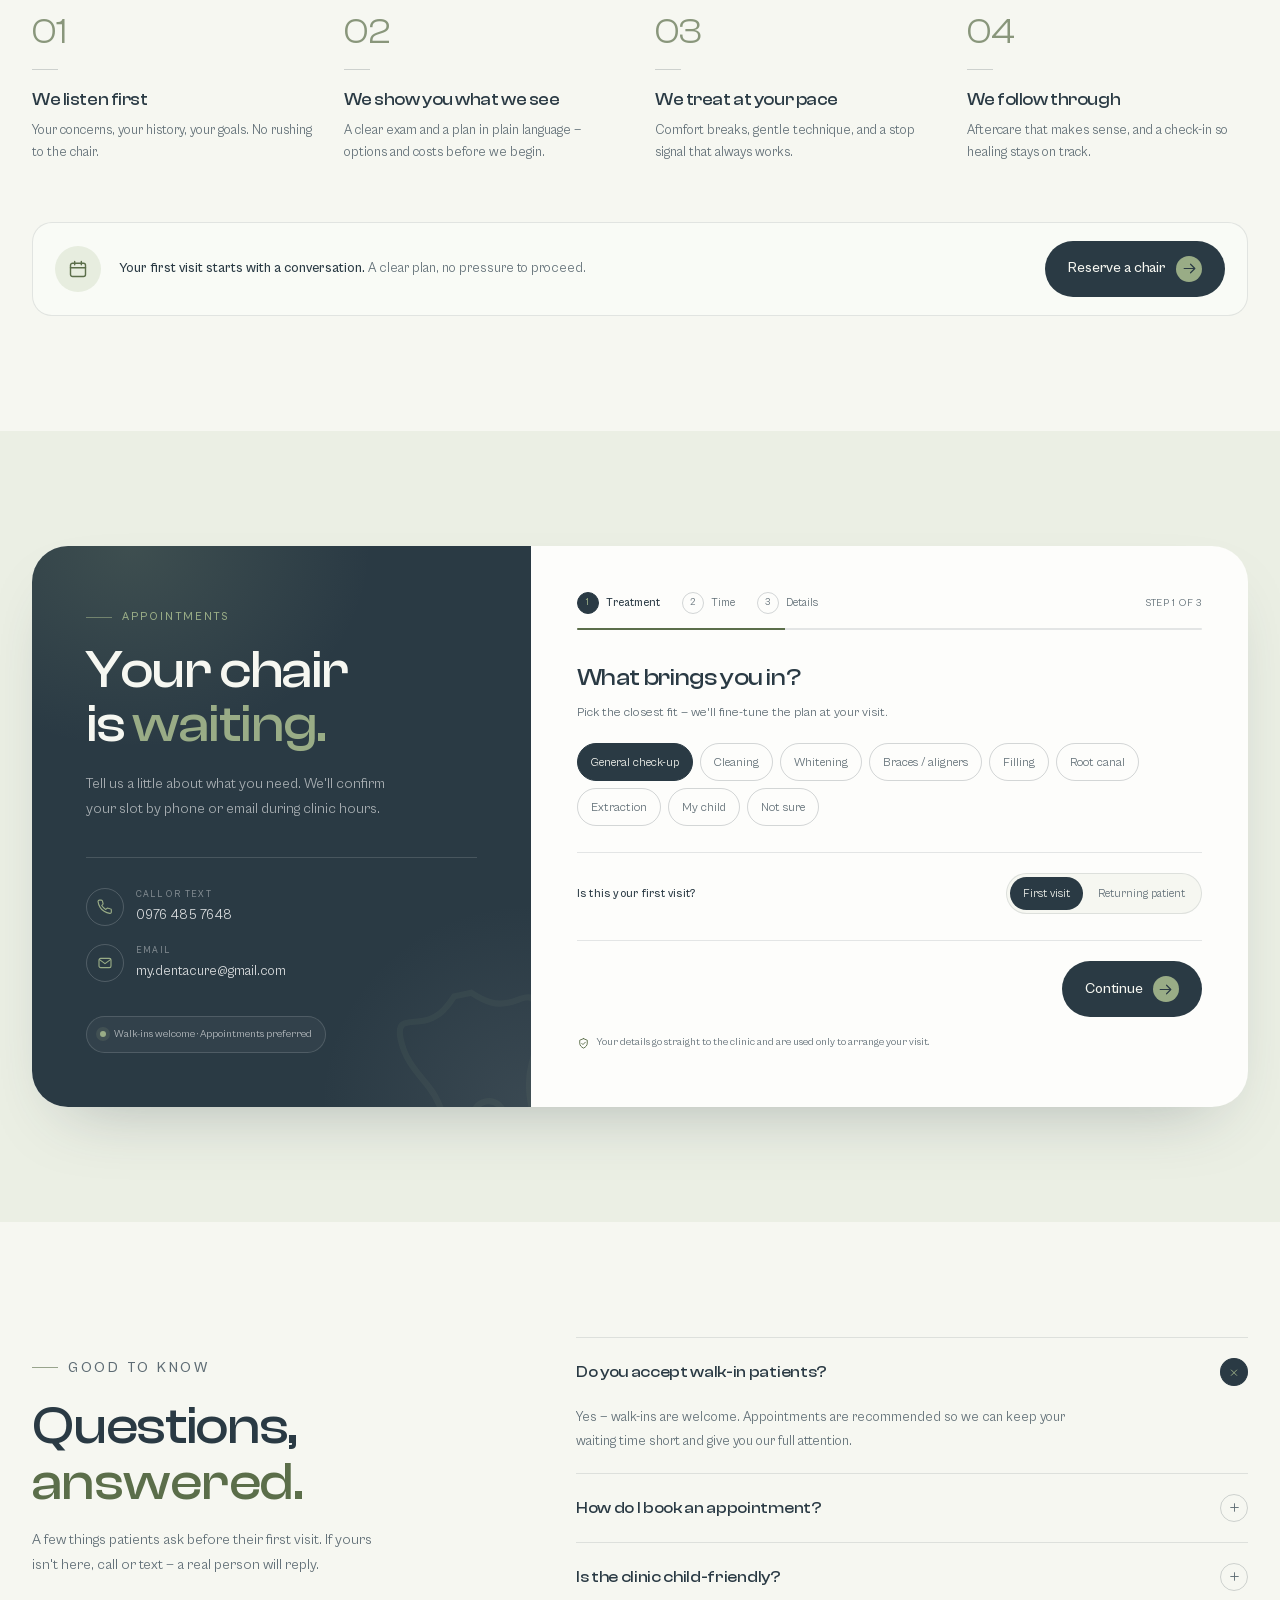
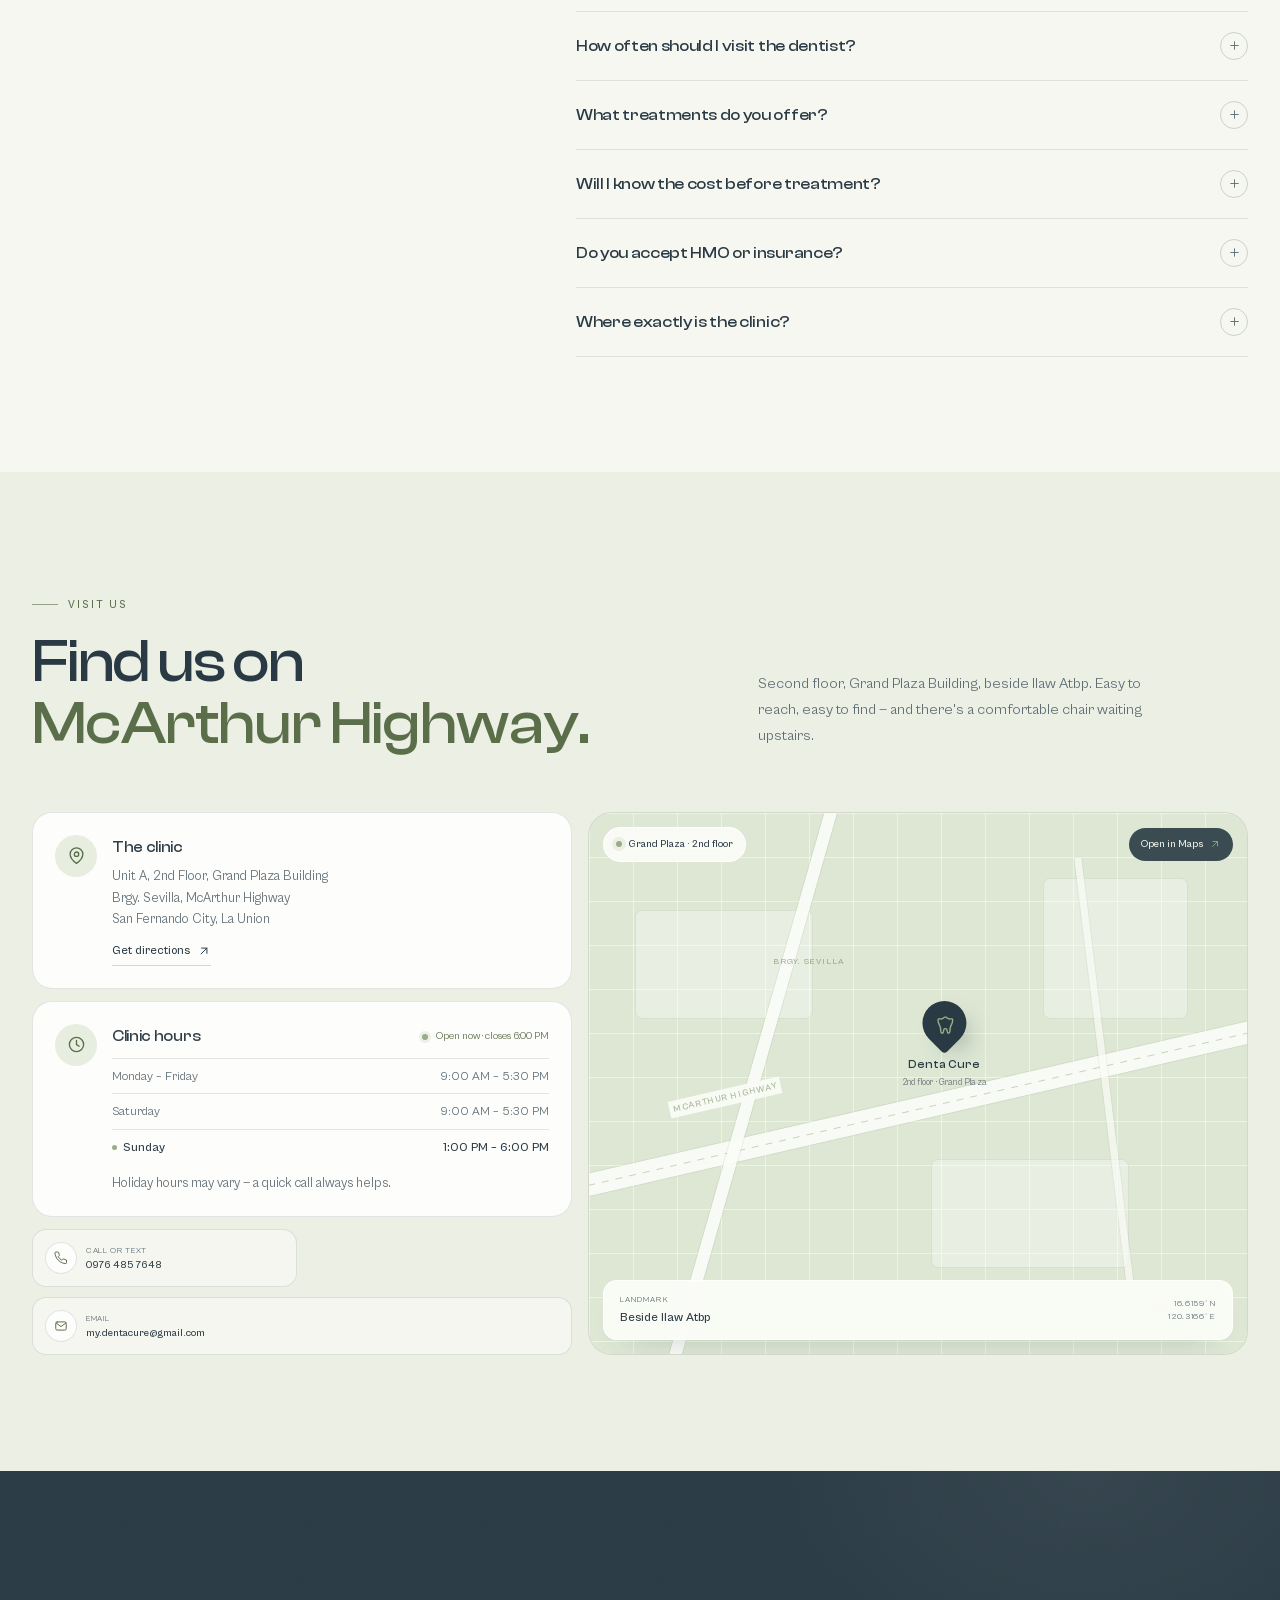
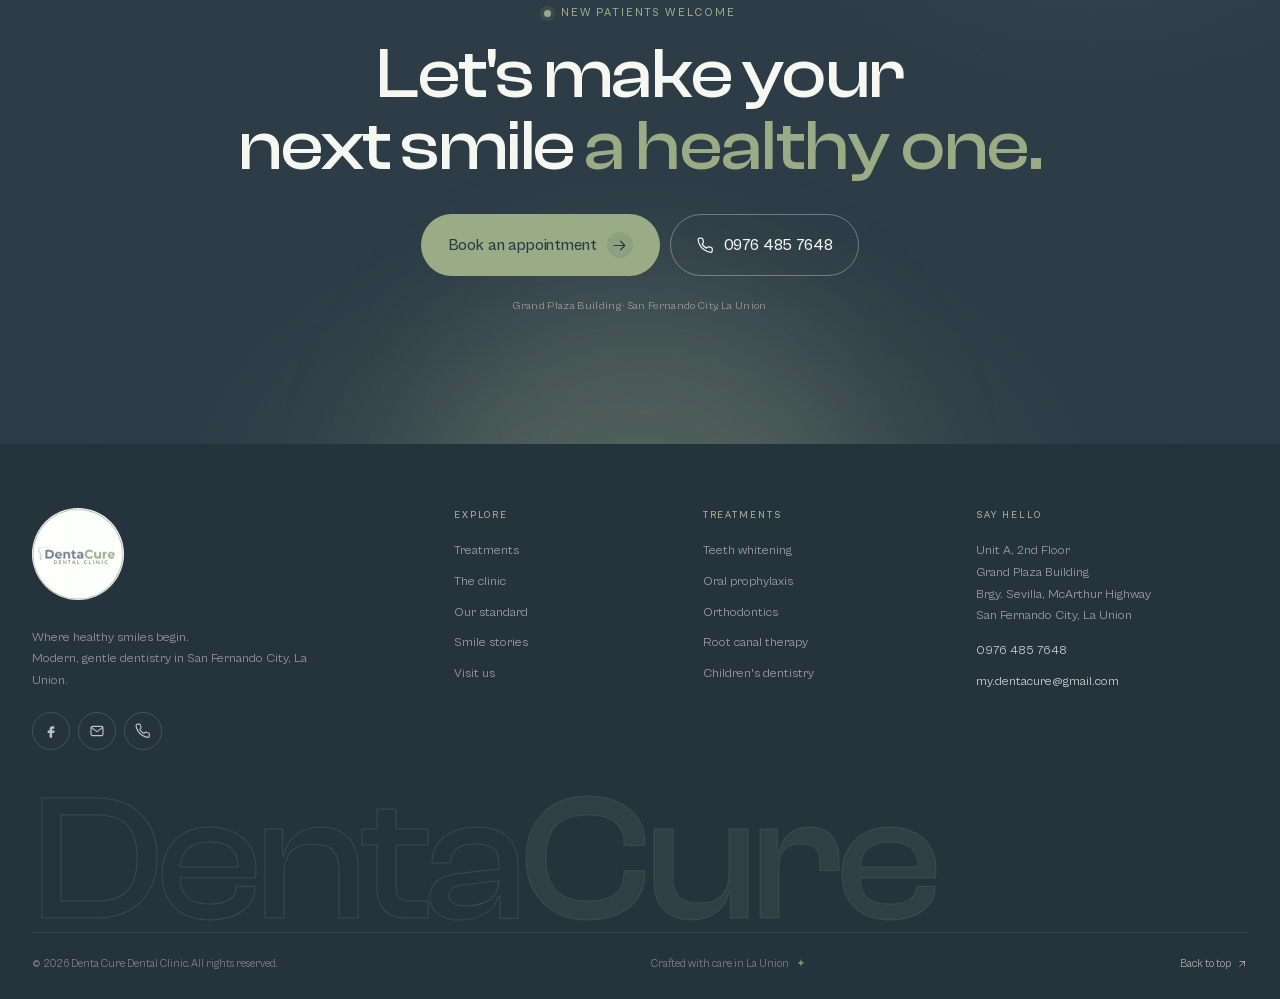
==== commit 36f84090: "Booking backend: validated Pages Function with Resend delivery - POST /api/book re-validates treatme" ====
--- a/index.html
+++ b/index.html
@@ -27,7 +27,7 @@
   <link rel="preload" href="assets/fonts/clash-display-600.woff2" as="font" type="font/woff2" crossorigin>
   <link rel="preload" href="assets/fonts/cabinet-grotesk-400.woff2" as="font" type="font/woff2" crossorigin>
   <link rel="stylesheet" href="assets/fonts/fonts.css?v=2">
-  <link rel="stylesheet" href="styles.css?v=6">
+  <link rel="stylesheet" href="styles.css?v=7">
   <script>document.documentElement.classList.add('js');</script>
 </head>
 <body>
@@ -668,6 +668,10 @@
             <div class="wizard-progress" aria-hidden="true"><span id="wizardBar"></span></div>
 
             <form class="booking-form" id="bookingForm" novalidate>
+              <div class="hp-field" aria-hidden="true">
+                <label for="company">Company</label>
+                <input type="text" id="company" name="company" tabindex="-1" autocomplete="off">
+              </div>
               <!-- STEP 1 -->
               <fieldset class="form-step is-active" data-step="1">
                 <legend class="sr-only">Choose a treatment</legend>
@@ -746,7 +750,7 @@
 
                 <label class="checkline consent">
                   <input type="checkbox" id="consent">
-                  <span>I understand this is an appointment <em>request</em>, not a confirmed booking. Submitting opens my email app with the details filled in.</span>
+                  <span>I understand this is an appointment <em>request</em>, not a confirmed booking. The clinic will confirm my slot by text or email.</span>
                 </label>
                 <p class="form-error" id="consentError" role="alert" hidden>Please tick the box so we can send your request.</p>
               </fieldset>
@@ -754,25 +758,25 @@
               <div class="wizard-actions">
                 <button class="btn btn-ghost" type="button" id="wizardBack" hidden>Back</button>
                 <button class="btn btn-ink" type="button" id="wizardNext">Continue <span class="btn-ico"><svg class="ico"><use href="#i-arrow"/></svg></span></button>
-                <button class="btn btn-mint" type="submit" id="wizardSubmit" hidden>Prepare request <span class="btn-ico"><svg class="ico"><use href="#i-arrow"/></svg></span></button>
+                <button class="btn btn-mint" type="submit" id="wizardSubmit" hidden>Send request <span class="btn-ico"><svg class="ico"><use href="#i-arrow"/></svg></span></button>
               </div>
             </form>
 
             <div class="booking-success" id="bookingSuccess" hidden aria-live="polite">
               <span class="success-icon"><svg class="ico"><use href="#i-check"/></svg></span>
-              <p class="eyebrow"><span class="eyebrow-line" aria-hidden="true"></span> Request ready</p>
-              <h3>One tap from a healthier smile.</h3>
-              <p class="success-copy">We've prepared an email with your appointment details. <strong>Press send in your email app</strong> and we'll confirm your slot during clinic hours.</p>
+              <p class="eyebrow"><span class="eyebrow-line" aria-hidden="true"></span> <span id="successEyebrow">Request sent</span></p>
+              <h3 id="successTitle">You're on the list.</h3>
+              <p class="success-copy" id="successCopy">We've sent your request. <strong>The clinic will confirm your slot by text or email</strong> during clinic hours.</p>
               <div class="success-summary" id="successSummary"></div>
               <div class="success-actions">
-                <a class="btn btn-ink" id="emailAgain" href="mailto:my.dentacure@gmail.com">Open email again</a>
+                <a class="btn btn-ink" id="emailAgain" href="mailto:my.dentacure@gmail.com" hidden>Send by email</a>
                 <button class="btn btn-ghost" type="button" id="copyRequest">Copy request</button>
                 <a class="btn btn-ghost" href="tel:+639764857648"><svg class="ico"><use href="#i-phone"/></svg> Call instead</a>
               </div>
               <button class="text-link reset-link" type="button" id="resetBooking">Make another request</button>
             </div>
 
-            <p class="privacy-note"><svg class="ico"><use href="#i-shield"/></svg> Your details are used only to arrange your visit. Nothing is stored on this website.</p>
+            <p class="privacy-note"><svg class="ico"><use href="#i-shield"/></svg> Your details go straight to the clinic and are used only to arrange your visit.</p>
           </div>
         </div>
       </div>
@@ -1067,6 +1071,6 @@
     ]
   }
   </script>
-  <script src="script.js?v=3"></script>
+  <script src="script.js?v=4"></script>
 </body>
 </html>
--- a/styles.css
+++ b/styles.css
@@ -5397,3 +5397,17 @@
     min-height: 44px;
   }
 }
+
+/* ---------- Booking honeypot + sending state ---------- */
+.hp-field {
+  position: absolute;
+  left: -9999px;
+  width: 1px;
+  height: 1px;
+  overflow: hidden;
+}
+
+.btn:disabled {
+  opacity: 0.65;
+  cursor: progress;
+}
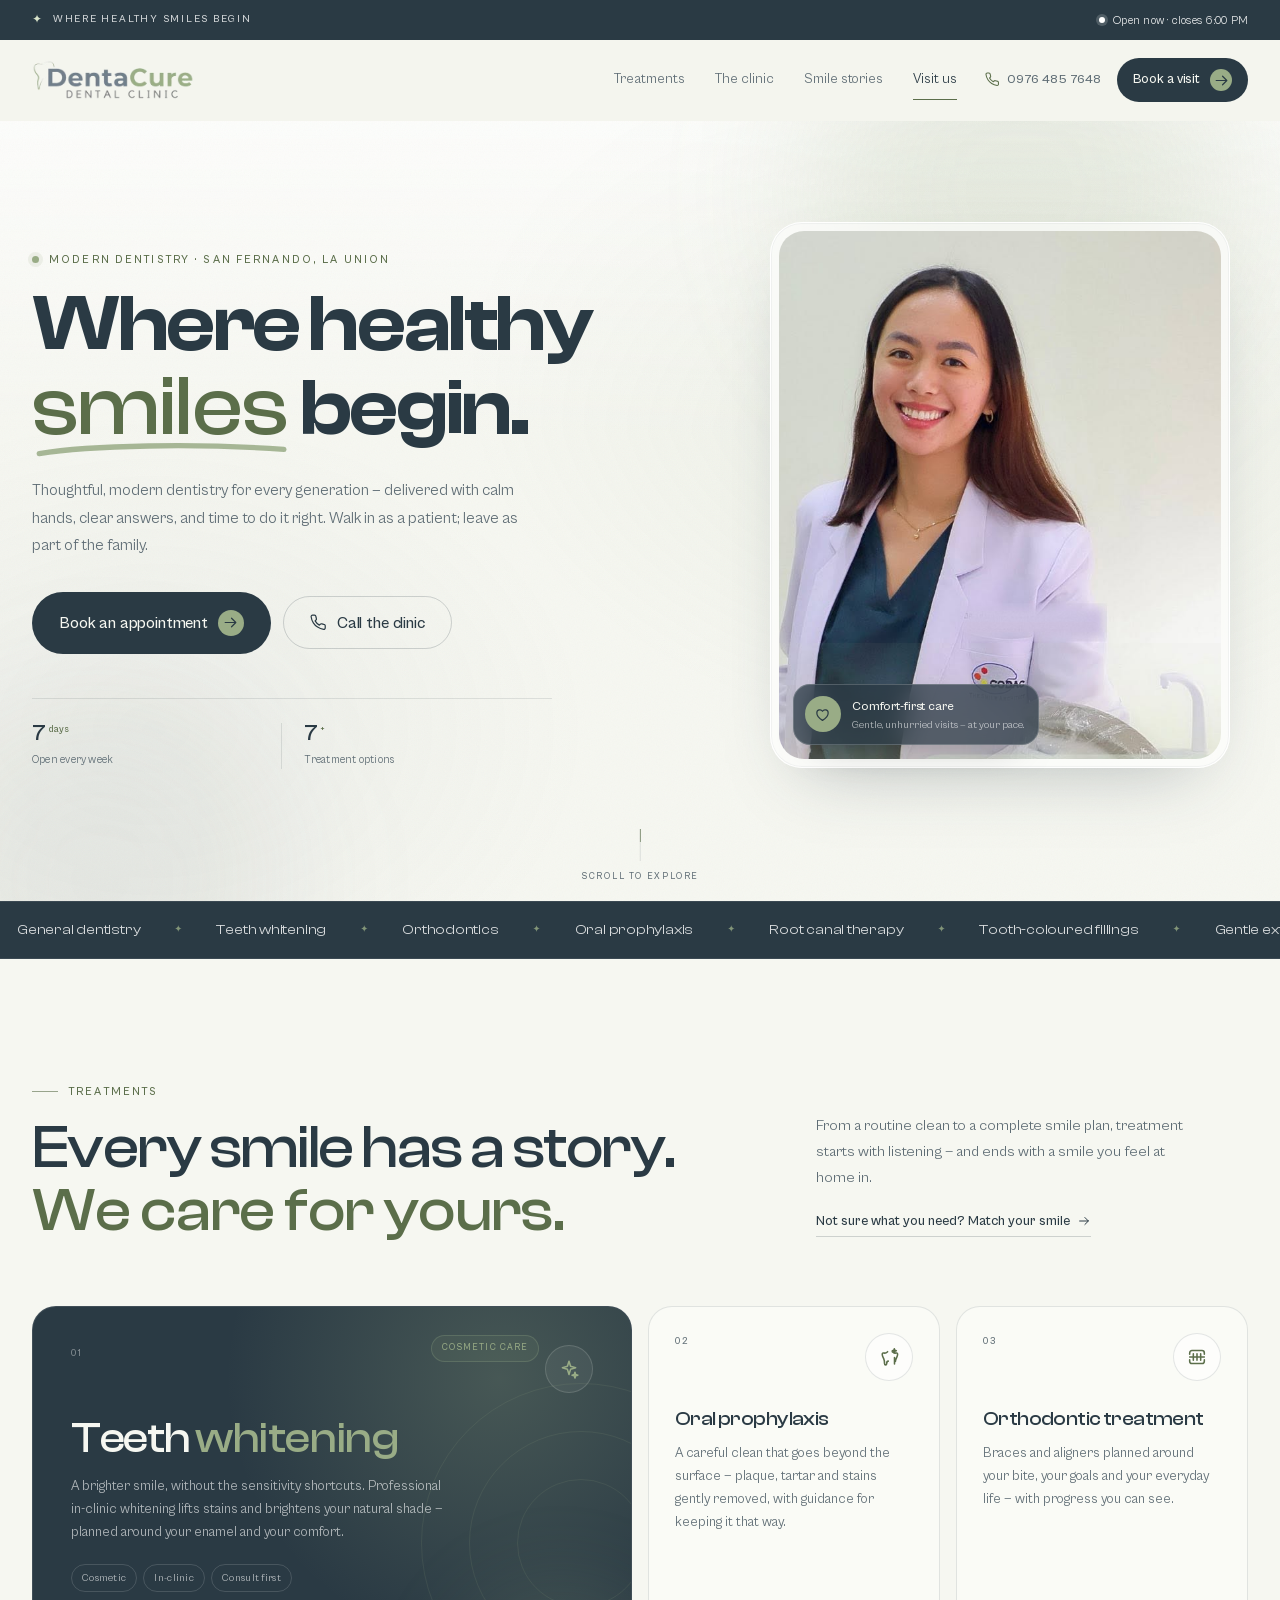
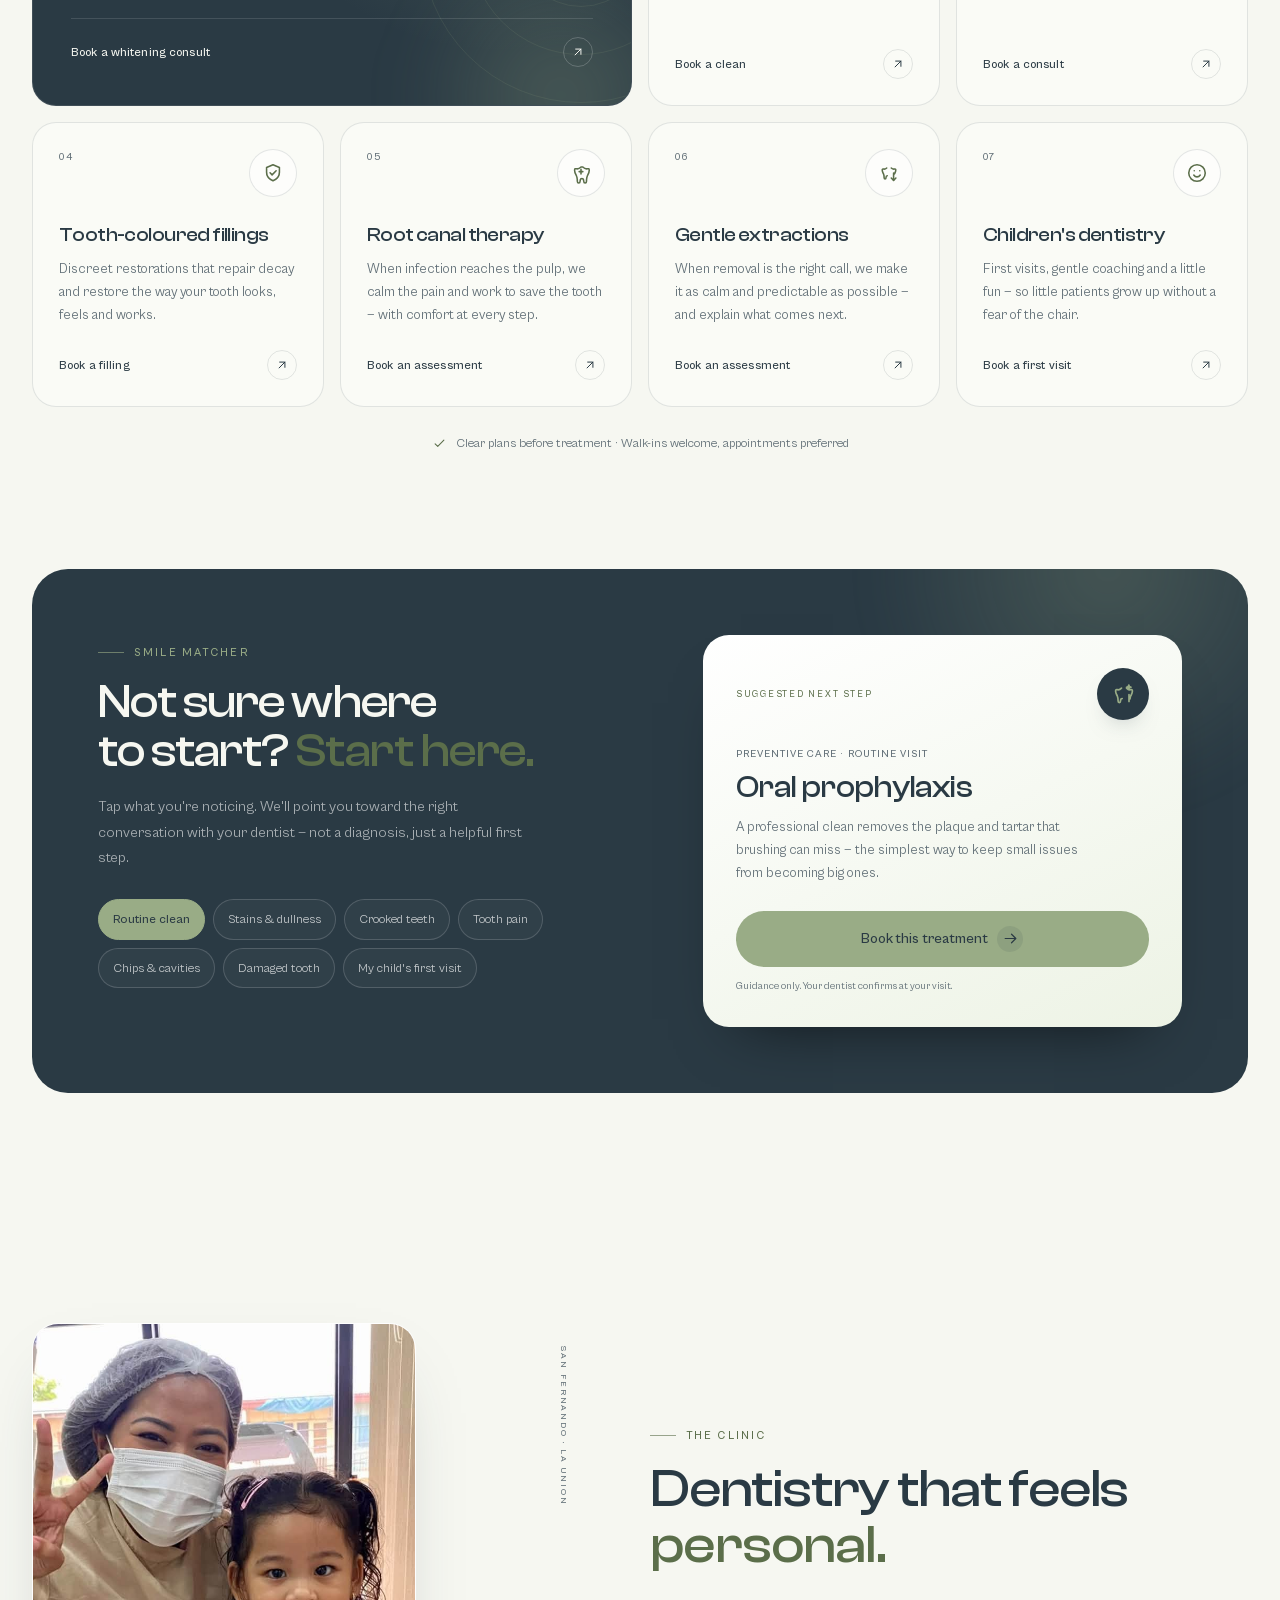
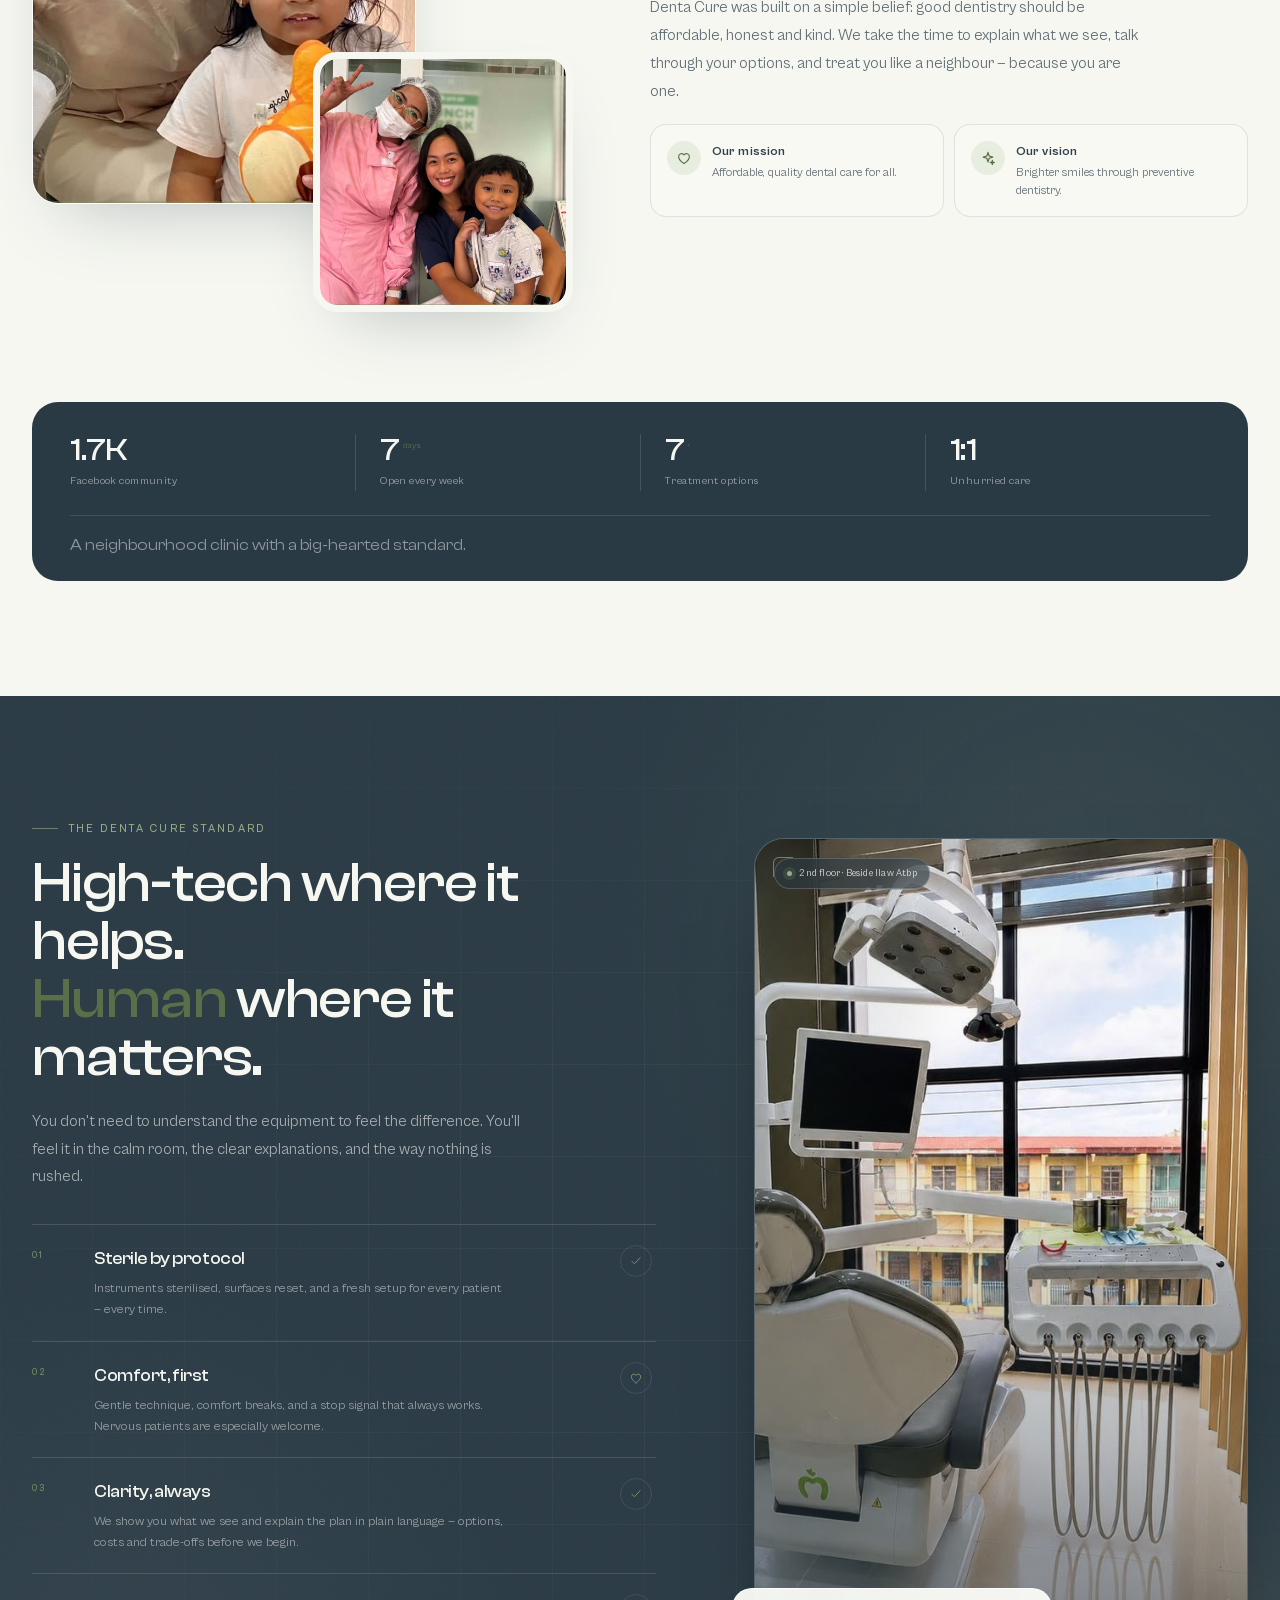
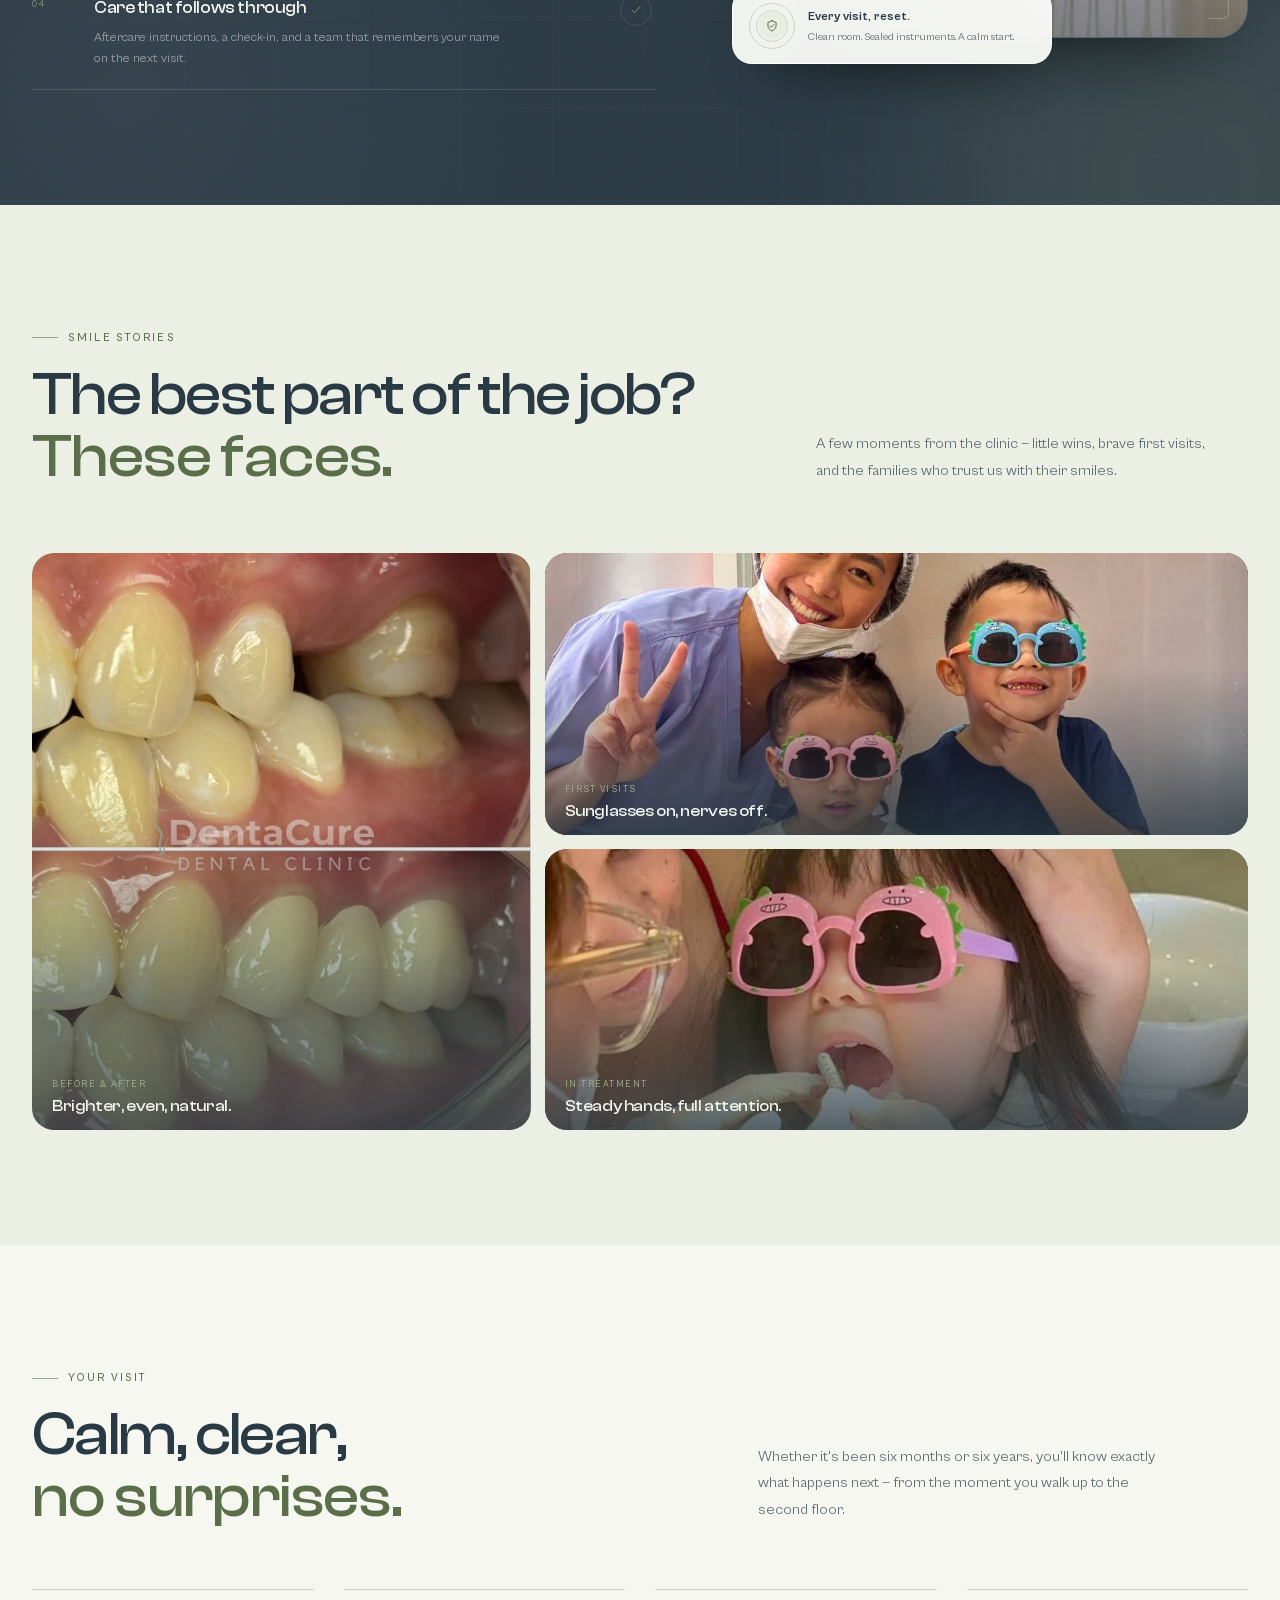
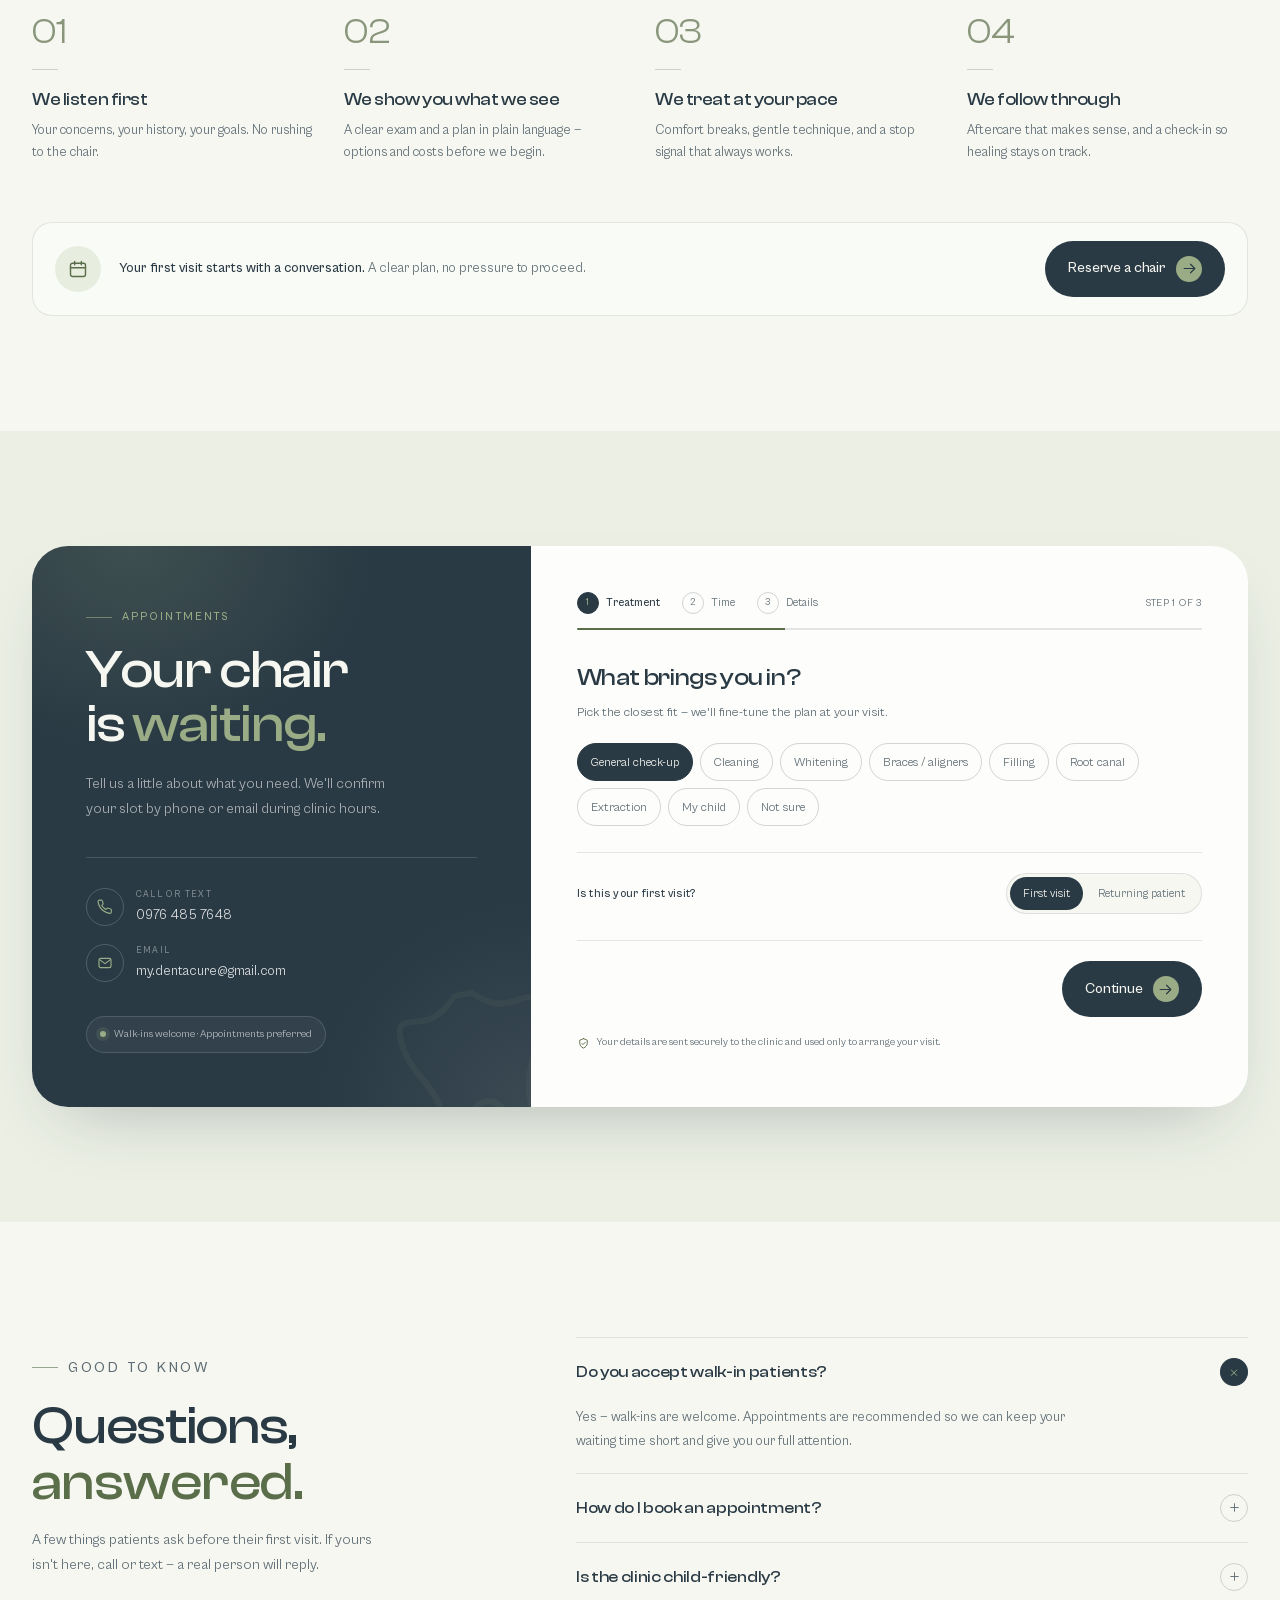
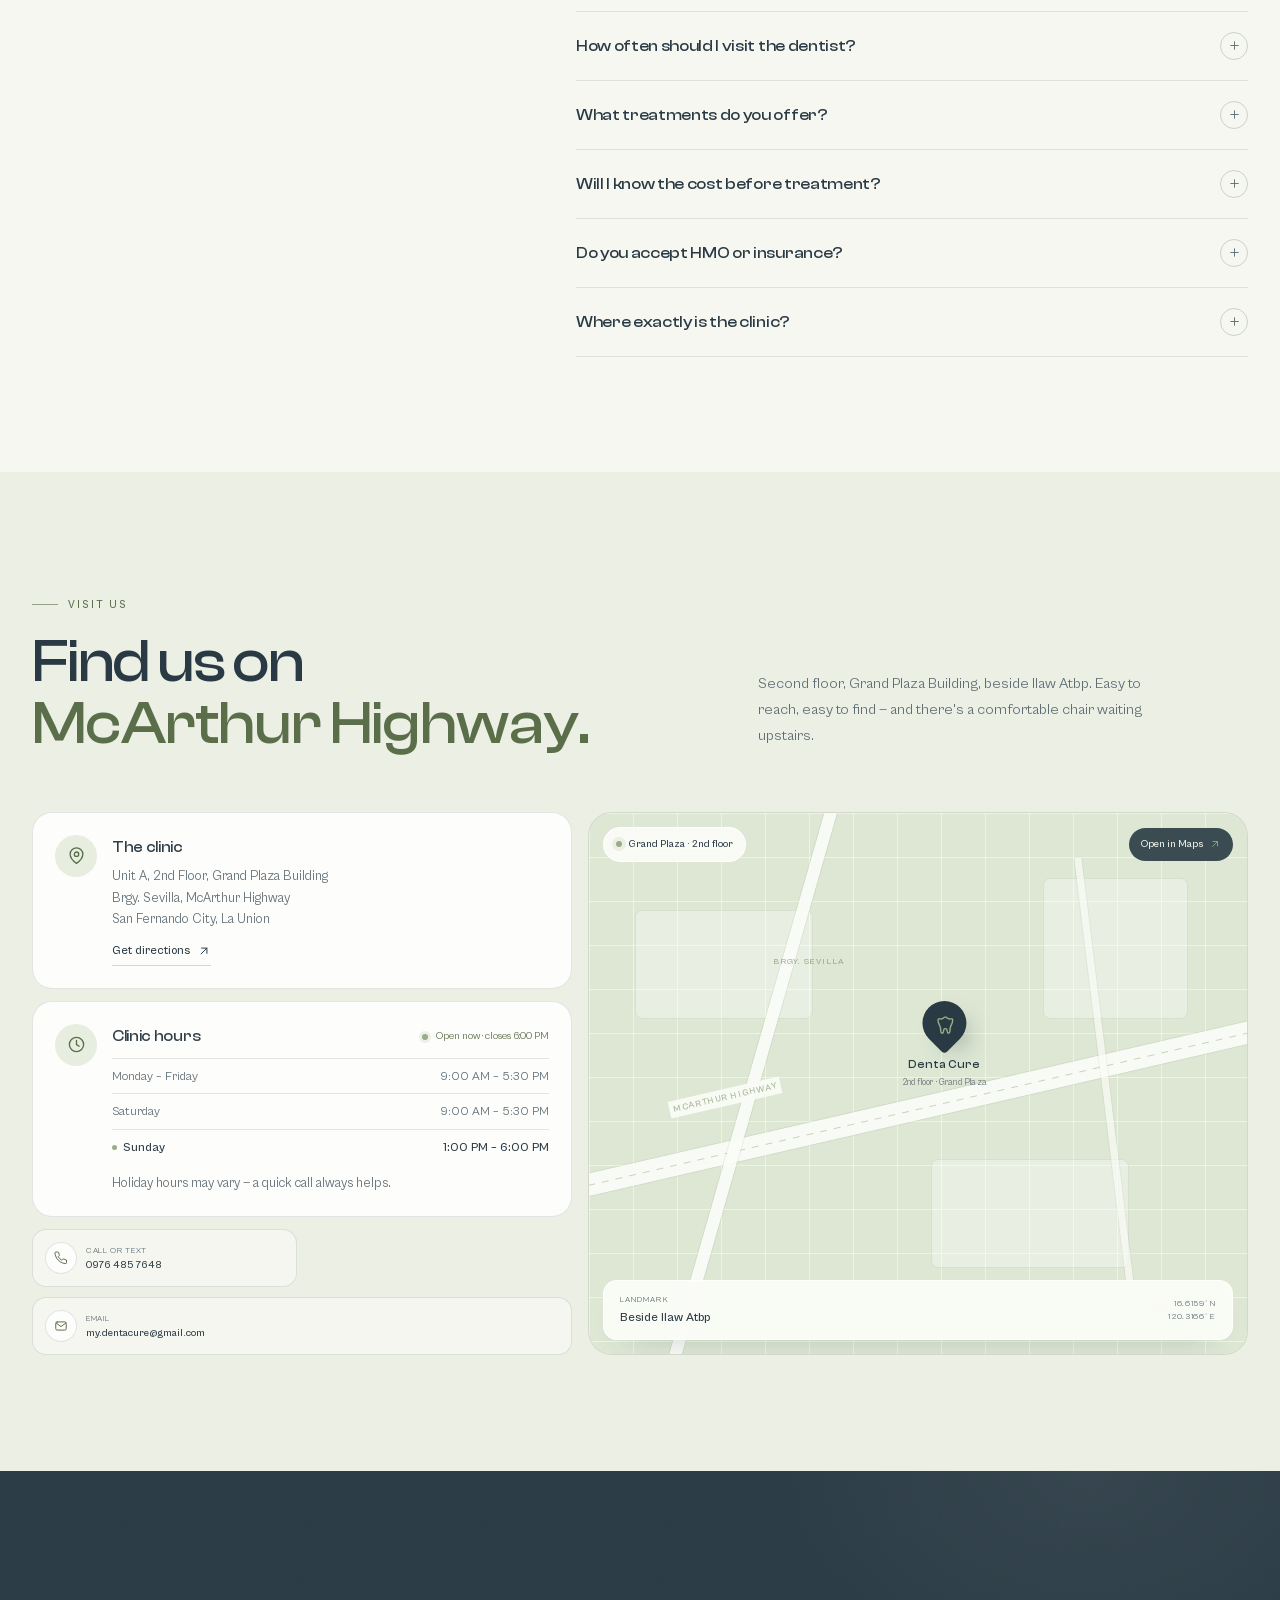
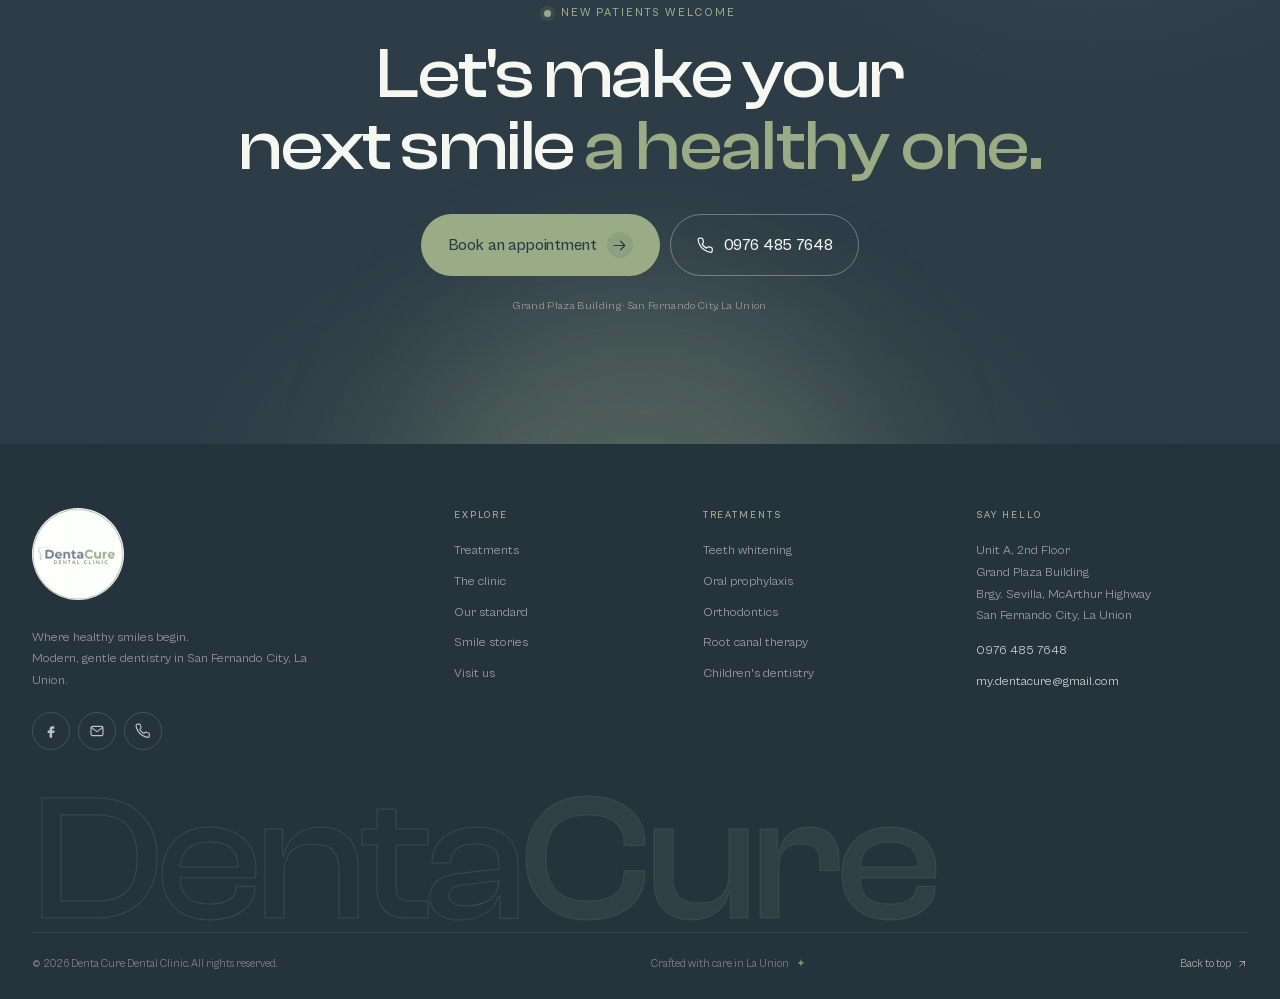
==== commit 59d7ebfe: "Clarify booking privacy copy for email delivery" ====
--- a/index.html
+++ b/index.html
@@ -776,7 +776,7 @@
               <button class="text-link reset-link" type="button" id="resetBooking">Make another request</button>
             </div>
 
-            <p class="privacy-note"><svg class="ico"><use href="#i-shield"/></svg> Your details go straight to the clinic and are used only to arrange your visit.</p>
+            <p class="privacy-note"><svg class="ico"><use href="#i-shield"/></svg> Your details are sent securely to the clinic and used only to arrange your visit.</p>
           </div>
         </div>
       </div>
